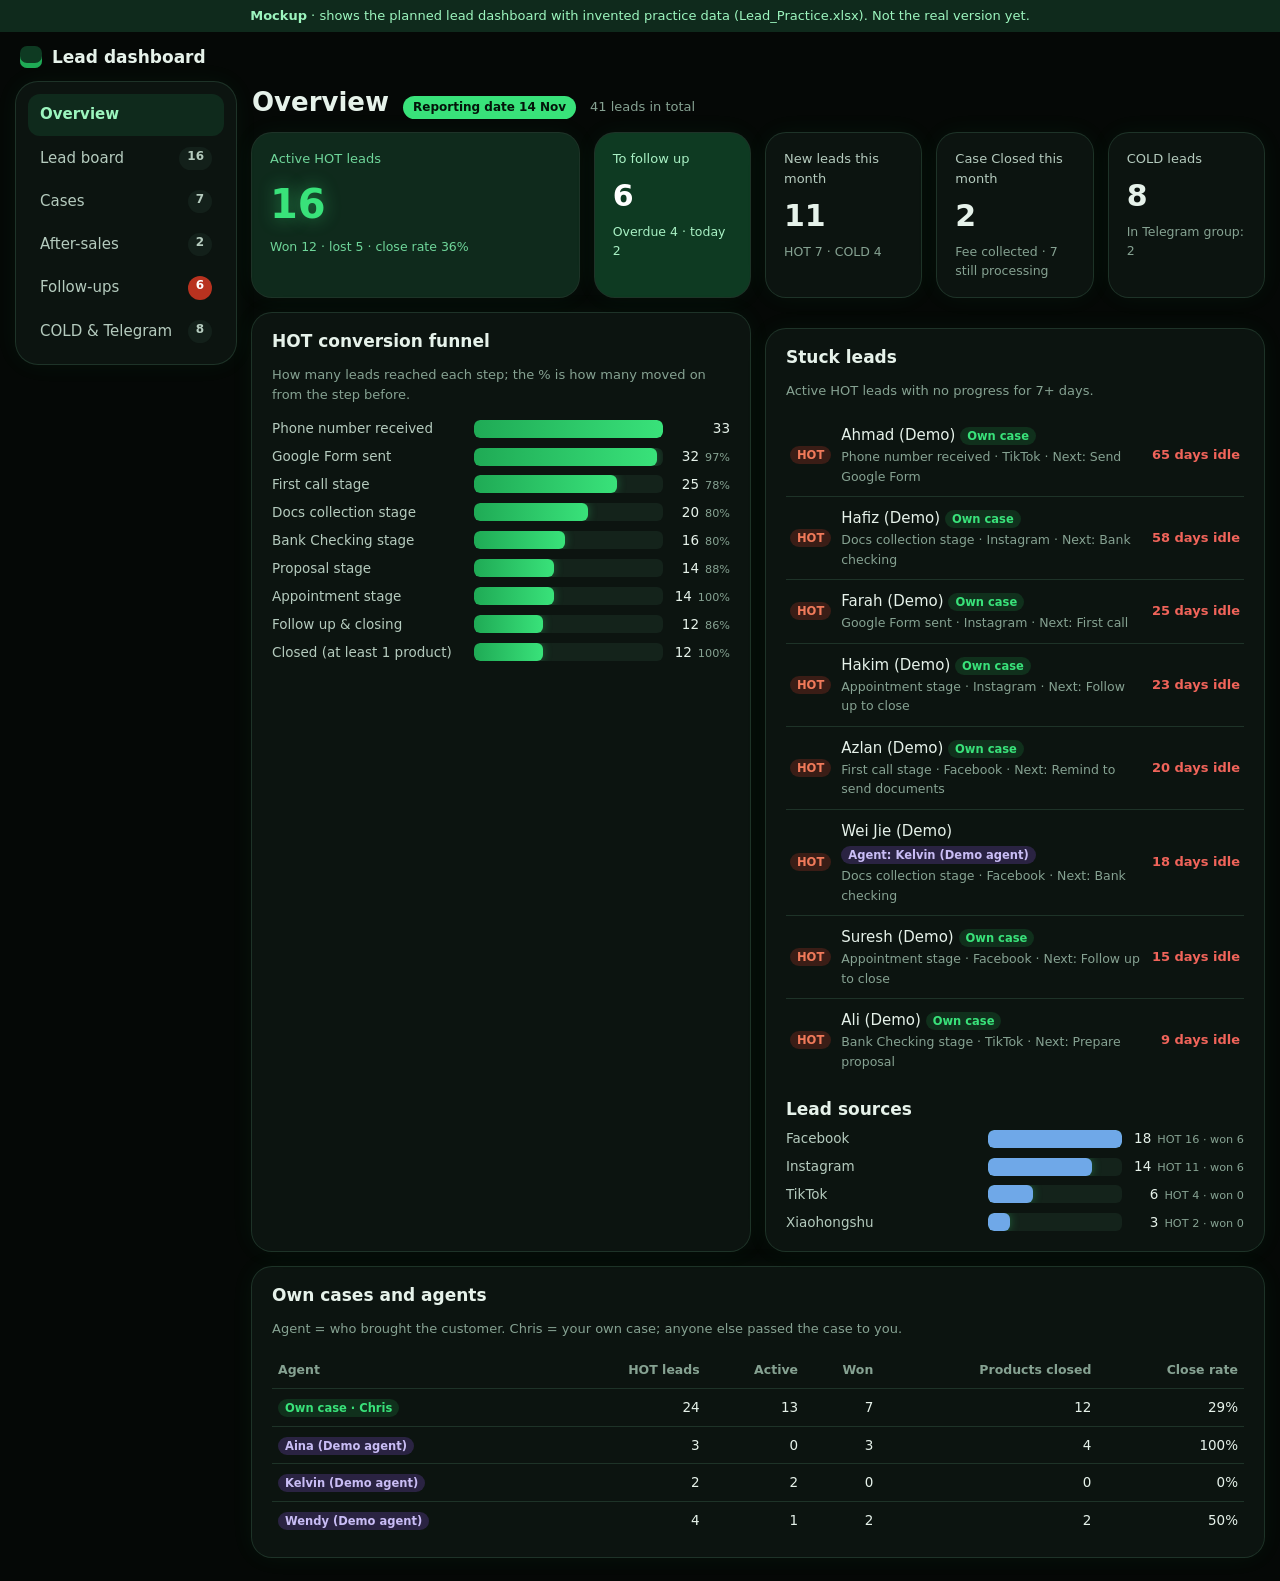
==== mockups/lead-dashboard.html @ 1a005f54 "Start lead-management redesign: dark green theme, English default, lead mockup - Theme: black backgr" ====
<!doctype html>
<html lang="en">
<head>
<meta charset="utf-8">
<meta name="viewport" content="width=device-width, initial-scale=1">
<title>Lead dashboard · mockup</title>
<style>
:root {
  color-scheme: dark;
  --brand: #39E27A; --on-brand: #04140A; --brand-deep: #0E3A22; --brand-soft: #0F2A1C; --brand-ink: #9CF5BE; --brand-ink-2: #6FD69A;
  --gold: #1FAA55; --page: #050806; --surface: #0C1410; --surface-2: #13201A; --border: #1E3328;
  --ink: #E6F2EA; --ink-2: #B5CBBE; --muted: #86A292; --btn: #39E27A; --btn-ink: #04140A;
  --hot: #F07A5A; --hot-bg: #3A1D16; --cold: #6FA8E8; --cold-bg: #172A40;
  --good: #7CC473; --overdue: #F0645A; --critical-fill: #B8321F;
  --grid: #14231B;
  --glow: 0 0 0 1px var(--border), 0 0 24px rgba(57, 226, 122, 0.06);
  --font: -apple-system, BlinkMacSystemFont, "Segoe UI", "PingFang SC", "Microsoft YaHei", "Noto Sans SC", system-ui, sans-serif;
}
* { box-sizing: border-box; }
html, body { margin: 0; background: var(--page); color: var(--ink); font: 15px/1.55 var(--font); -webkit-font-smoothing: antialiased; }
h1, h2, h3 { margin: 0 0 8px; line-height: 1.25; }
h1 { font-size: 26px; } h2 { font-size: 17px; font-weight: 650; } h3 { font-size: 14px; font-weight: 650; }
.muted { color: var(--muted); } .small { font-size: 13px; } .num { font-variant-numeric: tabular-nums; }
.ribbon { background: var(--brand-soft); color: var(--brand-ink); font-size: 13px; padding: 6px 16px; text-align: center; }
.topbar { display: flex; align-items: center; gap: 10px; padding: 12px 20px; font-weight: 700; font-size: 17px; }
.mark { width: 22px; height: 22px; border-radius: 7px; background: var(--brand-deep); box-shadow: inset 0 -5px 0 var(--gold); }
.layout { display: grid; grid-template-columns: 220px minmax(0, 1fr); gap: 16px; padding: 0 16px 24px; }
nav { position: sticky; top: 12px; align-self: start; background: var(--surface); box-shadow: var(--glow); border-radius: 22px; padding: 12px; display: flex; flex-direction: column; gap: 2px; }
nav a { display: flex; justify-content: space-between; gap: 8px; padding: 9px 12px; border-radius: 12px; color: var(--ink-2); text-decoration: none; }
nav a:hover { background: var(--surface-2); }
nav a.active { background: var(--brand-soft); color: var(--brand-ink); font-weight: 650; }
.count { background: var(--surface-2); border-radius: 999px; padding: 0 8px; font-size: 12px; font-weight: 600; }
nav a.active .count { background: var(--surface); }
.count.alert { background: var(--critical-fill); color: #fff; }
main { min-width: 0; }
.head { display: flex; flex-wrap: wrap; align-items: baseline; gap: 6px 14px; margin: 4px 0 14px; }
.head h1 { margin: 0; }
.rd { background: var(--brand); color: var(--on-brand); border-radius: 999px; padding: 2px 10px; font-size: 12px; font-weight: 650; }
.card { background: var(--surface); border-radius: 20px; padding: 18px 20px; min-width: 0; box-shadow: var(--glow); }
.card + .card, .tiles + .card, .grid + .card, .card + .grid { margin-top: 16px; }
.tiles { display: grid; gap: 16px; grid-template-columns: repeat(auto-fit, minmax(170px, 1fr)); margin-bottom: 16px; }
.tile { background: var(--surface); border-radius: 20px; padding: 16px 18px; box-shadow: var(--glow); }
.tile .label { font-size: 13px; color: var(--ink-2); }
.tile .value { font-size: 30px; font-weight: 700; margin: 4px 0 2px; font-variant-numeric: tabular-nums; }
.tile .foot { font-size: 12.5px; color: var(--muted); }
.tile.hero { background: var(--brand-soft); } .tile.hero .label, .tile.hero .foot { color: var(--brand-ink-2); } .tile.hero .value { color: var(--brand); font-size: 40px; text-shadow: 0 0 18px rgba(57, 226, 122, 0.45); }
.tile.alert { background: var(--brand-deep); } .tile.alert .label, .tile.alert .foot { color: #A8F0C4; } .tile.alert .value { color: #fff; }
@media (min-width: 1100px) { .tiles { grid-template-columns: repeat(6, minmax(0, 1fr)); } .tile.hero { grid-column: span 2; } }
.grid { display: grid; gap: 16px; grid-template-columns: repeat(auto-fit, minmax(min(100%, 380px), 1fr)); }
/* funnel */
.funnel { display: grid; grid-template-columns: minmax(90px, 190px) 1fr auto; gap: 7px 12px; align-items: center; font-size: 13.5px; }
.funnel .lbl { color: var(--ink-2); }
.bar { height: 18px; background: var(--grid); border-radius: 6px; overflow: hidden; }
.bar > i { display: block; height: 100%; background: linear-gradient(90deg, #1FAA55, var(--brand)); border-radius: 6px; box-shadow: 0 0 10px rgba(57, 226, 122, 0.35); }
.bar.cold > i { background: var(--cold); }
.funnel .v { text-align: right; white-space: nowrap; }
.funnel .v small { color: var(--muted); margin-left: 6px; }
/* tags */
.tag { display: inline-block; font-size: 11.5px; font-weight: 700; padding: 0 7px; border-radius: 999px; line-height: 18px; }
.tag.hot { background: var(--hot-bg); color: var(--hot); } .tag.cold { background: var(--cold-bg); color: var(--cold); }
.tag.won { background: #10301C; color: var(--good); } .tag.lost { background: var(--surface-2); color: var(--muted); }
.tag.proc { background: #3A2C12; color: #F0B060; } .tag.inst { background: #172A40; color: #8EC1F2; } .tag.bad { background: #3A1A16; color: var(--overdue); }
.prod { --pc: var(--brand); display: inline-block; font-size: 12.5px; font-weight: 650; padding: 1px 9px; border-radius: 999px; border: 1px solid var(--pc); color: var(--pc); background: color-mix(in srgb, var(--pc) 14%, transparent); white-space: nowrap; }
.tablewrap { overflow-x: auto; }
table.cases td { vertical-align: middle; } table.cases tr { cursor: pointer; } table.cases tr:hover td { background: var(--surface-2); }
table.cases tr.cont td { border-top: 0; padding-top: 2px; }
table.cases .nm { font-weight: 650; } table.cases .sub { font-size: 12px; color: var(--muted); }
tr.zero td { color: var(--muted); }
.tag.own { background: #10301C; color: var(--brand); } .tag.agent { background: #2A2342; color: #C9BDF5; }
.filters .sep { width: 1px; align-self: stretch; background: var(--border); margin: 0 4px; }
.paybar { display: flex; align-items: center; gap: 8px; margin: 4px 0 2px; } .paybar .bar { flex: 1; max-width: 160px; height: 8px; }
table.sched { margin: 6px 0 2px; font-size: 12.5px; } table.sched td { padding: 3px 6px; border-top: 1px solid var(--border); }
table.sched tr.late td { color: var(--overdue); } table.sched tr.due td { color: var(--muted); }
.od { color: var(--overdue); font-weight: 650; }
/* lists */
.list { list-style: none; margin: 0; padding: 0; }
.list li { display: flex; align-items: center; gap: 10px; padding: 10px 4px; border-top: 1px solid var(--border); cursor: pointer; }
.list li:first-child { border-top: 0; }
.list li:hover { background: var(--surface-2); border-radius: 10px; }
.list .grow { flex: 1; min-width: 0; }
.list .sub { font-size: 12.5px; color: var(--muted); }
.list .when { font-size: 13px; white-space: nowrap; text-align: right; }
.group-h { font-size: 13px; font-weight: 700; margin: 14px 0 4px; color: var(--ink-2); }
.group-h:first-child { margin-top: 0; }
/* kanban */
.board { display: grid; grid-auto-flow: column; grid-auto-columns: 210px; gap: 12px; overflow-x: auto; padding-bottom: 8px; }
.col { background: var(--surface); box-shadow: var(--glow); border-radius: 18px; padding: 12px; min-height: 160px; }
.col h3 { display: flex; justify-content: space-between; gap: 6px; font-size: 13px; }
.col h3 .n { color: var(--muted); font-weight: 600; }
.kcard { background: var(--surface-2); border-radius: 12px; padding: 9px 10px; margin-top: 8px; cursor: pointer; font-size: 13px; }
.kcard:hover { outline: 1px solid var(--brand); box-shadow: 0 0 14px rgba(57, 226, 122, 0.25); }
.kcard .nm { font-weight: 650; }
.kcard .meta { color: var(--muted); font-size: 12px; }
.kcard.stuck { box-shadow: inset 3px 0 0 var(--overdue); }
.filters { display: flex; gap: 6px; margin-bottom: 12px; flex-wrap: wrap; }
.pill { font: inherit; font-size: 13px; border: 1px solid var(--border); background: var(--surface); color: var(--ink-2); padding: 5px 12px; border-radius: 999px; cursor: pointer; }
.pill.active { background: var(--btn); color: var(--btn-ink); border-color: transparent; font-weight: 600; }
table { width: 100%; border-collapse: collapse; font-size: 13.5px; }
th, td { text-align: left; padding: 8px 6px; border-top: 1px solid var(--border); }
th { color: var(--muted); font-weight: 600; font-size: 12.5px; border-top: 0; }
td.r, th.r { text-align: right; }
/* drawer */
.back { position: fixed; inset: 0; background: rgba(0,0,0,.6); z-index: 40; }
.drawer { position: fixed; top: 8px; right: 8px; bottom: 8px; width: min(440px, calc(100% - 16px)); background: var(--surface); border-radius: 20px; z-index: 41; overflow: auto; padding: 22px; }
.drawer .x { float: right; font: inherit; font-size: 20px; background: var(--surface-2); color: var(--ink); border: 0; border-radius: 50%; width: 34px; height: 34px; cursor: pointer; }
.tl { list-style: none; padding: 0; margin: 10px 0 0; }
.tl li { display: flex; gap: 10px; padding: 5px 0; font-size: 13.5px; color: var(--muted); }
.tl li .dot { width: 10px; height: 10px; border-radius: 50%; border: 2px solid var(--border); margin-top: 5px; flex: none; }
.tl li.done { color: var(--ink); } .tl li.done .dot { background: var(--brand); border-color: var(--brand); }
.tl li .d { margin-left: auto; font-variant-numeric: tabular-nums; }
dl { display: grid; grid-template-columns: auto 1fr; gap: 4px 12px; font-size: 13.5px; margin: 12px 0; }
dt { color: var(--muted); }
[hidden] { display: none !important; }
@media (max-width: 820px) {
  .layout { grid-template-columns: 1fr; padding: 0 12px 24px; }
  nav { position: static; flex-direction: row; overflow-x: auto; border-radius: 16px; padding: 6px; }
  nav a { white-space: nowrap; }
  h1 { font-size: 22px; }
}
</style>
</head>
<body>
<div class="ribbon"><strong>Mockup</strong> · shows the planned lead dashboard with invented practice data (Lead_Practice.xlsx). Not the real version yet.</div>
<div class="topbar"><span class="mark"></span>Lead dashboard</div>
<div class="layout">
  <nav id="nav">
    <a href="#overview" data-page="overview">Overview</a>
    <a href="#board" data-page="board">Lead board <span class="count" id="c-board"></span></a>
    <a href="#cases" data-page="cases">Cases <span class="count" id="c-cases"></span></a>
    <a href="#aftersales" data-page="aftersales">After-sales <span class="count" id="c-after"></span></a>
    <a href="#followup" data-page="followup">Follow-ups <span class="count alert" id="c-follow"></span></a>
    <a href="#cold" data-page="cold">COLD &amp; Telegram <span class="count" id="c-cold"></span></a>
  </nav>
  <main>
    <section id="p-overview"></section>
    <section id="p-board" hidden></section>
    <section id="p-cases" hidden></section>
    <section id="p-aftersales" hidden></section>
    <section id="p-followup" hidden></section>
    <section id="p-cold" hidden></section>
  </main>
</div>
<div id="drawer-root"></div>
<script>
const DATA = {"leads":[{"lead_id":"L-0001","name":"Ali (Demo)","platform":"TikTok","first_contact_date":"2026-10-26","category":"HOT","status":"Active","agent":"Chris","consultant":"Chris","phone":"018-000 1000","problem":"Loan rejected, wants to know why","next_action":"Prepare proposal","next_action_date":"2026-11-23","lost_reason":null,"notes":null,"h01_phone_date":"2026-10-26","h02_form_sent_date":"2026-10-27","h03_call_date":"2026-10-28","h04_docs_date":"2026-11-01","h05_checking_date":"2026-11-05","h06_proposal_date":null,"h07_appointment_date":null,"h08_followup_date":null,"coi_date":null,"telegram_promoted_date":null,"c1_telegram_promoted_date":null,"c2_telegram_joined_date":null,"c3_upgraded_hot_date":null},{"lead_id":"L-0002","name":"Mei Ling (Demo)","platform":"Instagram","first_contact_date":"2026-09-11","category":"HOT","status":"Won","agent":"Chris","consultant":"Chris","phone":"015-000 1001","problem":"Wants to consolidate debts","next_action":"Follow up on case processing","next_action_date":"2026-11-18","lost_reason":null,"notes":null,"h01_phone_date":"2026-09-11","h02_form_sent_date":"2026-09-12","h03_call_date":"2026-09-16","h04_docs_date":"2026-09-21","h05_checking_date":"2026-09-25","h06_proposal_date":"2026-09-29","h07_appointment_date":"2026-10-04","h08_followup_date":"2026-10-07","coi_date":null,"telegram_promoted_date":null,"c1_telegram_promoted_date":null,"c2_telegram_joined_date":null,"c3_upgraded_hot_date":null},{"lead_id":"L-0003","name":"Kumar (Demo)","platform":"TikTok","first_contact_date":"2026-11-12","category":"HOT","status":"Active","agent":"Chris","consultant":"Chris","phone":"018-000 1002","problem":"Too much credit card debt","next_action":"First call","next_action_date":"2026-11-15","lost_reason":null,"notes":null,"h01_phone_date":"2026-11-12","h02_form_sent_date":"2026-11-14","h03_call_date":null,"h04_docs_date":null,"h05_checking_date":null,"h06_proposal_date":null,"h07_appointment_date":null,"h08_followup_date":null,"coi_date":null,"telegram_promoted_date":null,"c1_telegram_promoted_date":null,"c2_telegram_joined_date":null,"c3_upgraded_hot_date":null},{"lead_id":"L-0004","name":"Siti (Demo)","platform":"Instagram","first_contact_date":"2026-09-03","category":"HOT","status":"Won","agent":"Chris","consultant":"Chris","phone":"012-000 1003","problem":"DSR too high, home loan rejected","next_action":"Follow up on case processing","next_action_date":"2026-11-23","lost_reason":null,"notes":"Practice data: all invented","h01_phone_date":"2026-09-03","h02_form_sent_date":"2026-09-07","h03_call_date":"2026-09-10","h04_docs_date":"2026-09-14","h05_checking_date":"2026-09-20","h06_proposal_date":"2026-09-24","h07_appointment_date":"2026-09-27","h08_followup_date":"2026-10-03","coi_date":null,"telegram_promoted_date":null,"c1_telegram_promoted_date":null,"c2_telegram_joined_date":null,"c3_upgraded_hot_date":null},{"lead_id":"L-0005","name":"Jason (Demo)","platform":"Xiaohongshu","first_contact_date":"2026-10-28","category":"HOT","status":"Active","agent":"Chris","consultant":"Chris","phone":"011-000 1004","problem":"Too much credit card debt","next_action":"Remind to send documents","next_action_date":"2026-11-12","lost_reason":null,"notes":null,"h01_phone_date":"2026-10-28","h02_form_sent_date":"2026-11-01","h03_call_date":"2026-11-06","h04_docs_date":null,"h05_checking_date":null,"h06_proposal_date":null,"h07_appointment_date":null,"h08_followup_date":null,"coi_date":null,"telegram_promoted_date":null,"c1_telegram_promoted_date":null,"c2_telegram_joined_date":null,"c3_upgraded_hot_date":null},{"lead_id":"L-0006","name":"Farah (Demo)","platform":"Instagram","first_contact_date":"2026-10-06","category":"HOT","status":"Active","agent":"Chris","consultant":"Chris","phone":"018-000 1005","problem":"Too much credit card debt","next_action":"First call","next_action_date":"2026-11-17","lost_reason":null,"notes":null,"h01_phone_date":"2026-10-16","h02_form_sent_date":"2026-10-20","h03_call_date":null,"h04_docs_date":null,"h05_checking_date":null,"h06_proposal_date":null,"h07_appointment_date":null,"h08_followup_date":null,"coi_date":null,"telegram_promoted_date":null,"c1_telegram_promoted_date":"2026-10-09","c2_telegram_joined_date":"2026-10-14","c3_upgraded_hot_date":"2026-10-16"},{"lead_id":"L-0007","name":"Wei Jie (Demo)","platform":"Facebook","first_contact_date":"2026-10-17","category":"HOT","status":"Active","agent":"Kelvin (Demo agent)","consultant":"Chris","phone":"011-000 1006","problem":"Wants to consolidate debts","next_action":"Bank checking","next_action_date":"2026-11-20","lost_reason":null,"notes":null,"h01_phone_date":"2026-10-17","h02_form_sent_date":"2026-10-19","h03_call_date":"2026-10-21","h04_docs_date":"2026-10-27","h05_checking_date":null,"h06_proposal_date":null,"h07_appointment_date":null,"h08_followup_date":null,"coi_date":null,"telegram_promoted_date":null,"c1_telegram_promoted_date":null,"c2_telegram_joined_date":null,"c3_upgraded_hot_date":null},{"lead_id":"L-0008","name":"Priya (Demo)","platform":"Facebook","first_contact_date":"2026-09-07","category":"HOT","status":"Won","agent":"Chris","consultant":"Chris","phone":"019-000 1007","problem":"Cannot repay personal loan","next_action":"Follow up on case processing","next_action_date":"2026-11-24","lost_reason":null,"notes":null,"h01_phone_date":"2026-09-07","h02_form_sent_date":"2026-09-09","h03_call_date":"2026-09-11","h04_docs_date":"2026-09-12","h05_checking_date":"2026-09-14","h06_proposal_date":"2026-09-20","h07_appointment_date":"2026-09-23","h08_followup_date":"2026-09-28","coi_date":null,"telegram_promoted_date":null,"c1_telegram_promoted_date":null,"c2_telegram_joined_date":null,"c3_upgraded_hot_date":null},{"lead_id":"L-0009","name":"Hafiz (Demo)","platform":"Instagram","first_contact_date":"2026-09-05","category":"HOT","status":"Active","agent":"Chris","consultant":"Chris","phone":"015-000 1008","problem":"Cannot repay personal loan","next_action":"Bank checking","next_action_date":"2026-11-19","lost_reason":null,"notes":null,"h01_phone_date":"2026-09-05","h02_form_sent_date":"2026-09-07","h03_call_date":"2026-09-12","h04_docs_date":"2026-09-17","h05_checking_date":null,"h06_proposal_date":null,"h07_appointment_date":null,"h08_followup_date":null,"coi_date":null,"telegram_promoted_date":null,"c1_telegram_promoted_date":null,"c2_telegram_joined_date":null,"c3_upgraded_hot_date":null},{"lead_id":"L-0010","name":"Grace (Demo)","platform":"Instagram","first_contact_date":"2026-09-19","category":"HOT","status":"Won","agent":"Wendy (Demo agent)","consultant":"Chris","phone":"014-000 1009","problem":"Wants to consolidate debts","next_action":"After-sales: convert to COI","next_action_date":"2026-11-15","lost_reason":null,"notes":null,"h01_phone_date":"2026-09-19","h02_form_sent_date":"2026-09-20","h03_call_date":"2026-09-24","h04_docs_date":"2026-09-28","h05_checking_date":"2026-09-29","h06_proposal_date":"2026-10-04","h07_appointment_date":"2026-10-06","h08_followup_date":"2026-10-10","coi_date":null,"telegram_promoted_date":"2026-11-07","c1_telegram_promoted_date":null,"c2_telegram_joined_date":null,"c3_upgraded_hot_date":null},{"lead_id":"L-0011","name":"Ahmad (Demo)","platform":"TikTok","first_contact_date":"2026-09-10","category":"HOT","status":"Active","agent":"Chris","consultant":"Chris","phone":"017-000 1010","problem":"DSR too high, home loan rejected","next_action":"Send Google Form","next_action_date":"2026-11-18","lost_reason":null,"notes":"Practice data: all invented","h01_phone_date":"2026-09-10","h02_form_sent_date":null,"h03_call_date":null,"h04_docs_date":null,"h05_checking_date":null,"h06_proposal_date":null,"h07_appointment_date":null,"h08_followup_date":null,"coi_date":null,"telegram_promoted_date":null,"c1_telegram_promoted_date":null,"c2_telegram_joined_date":null,"c3_upgraded_hot_date":null},{"lead_id":"L-0012","name":"Xin Yi (Demo)","platform":"Facebook","first_contact_date":"2026-10-22","category":"HOT","status":"Lost","agent":"Chris","consultant":"Chris","phone":"012-000 1011","problem":"Cannot repay personal loan","next_action":null,"next_action_date":null,"lost_reason":"Went elsewhere","notes":null,"h01_phone_date":"2026-10-22","h02_form_sent_date":"2026-10-27","h03_call_date":null,"h04_docs_date":null,"h05_checking_date":null,"h06_proposal_date":null,"h07_appointment_date":null,"h08_followup_date":null,"coi_date":null,"telegram_promoted_date":null,"c1_telegram_promoted_date":null,"c2_telegram_joined_date":null,"c3_upgraded_hot_date":null},{"lead_id":"L-0013","name":"Ravi (Demo)","platform":"Instagram","first_contact_date":"2026-08-16","category":"HOT","status":"Won","agent":"Aina (Demo agent)","consultant":"Chris","phone":"019-000 1012","problem":"DSR too high, home loan rejected","next_action":null,"next_action_date":null,"lost_reason":null,"notes":null,"h01_phone_date":"2026-08-16","h02_form_sent_date":"2026-08-17","h03_call_date":"2026-08-18","h04_docs_date":"2026-08-22","h05_checking_date":"2026-08-23","h06_proposal_date":"2026-08-25","h07_appointment_date":"2026-08-30","h08_followup_date":"2026-09-01","coi_date":"2026-10-17","telegram_promoted_date":"2026-10-13","c1_telegram_promoted_date":null,"c2_telegram_joined_date":null,"c3_upgraded_hot_date":null},{"lead_id":"L-0014","name":"Nurul (Demo)","platform":"Facebook","first_contact_date":"2026-11-10","category":"HOT","status":"Active","agent":"Chris","consultant":"Chris","phone":"019-000 1013","problem":"Cannot repay personal loan","next_action":"First call","next_action_date":"2026-11-12","lost_reason":null,"notes":null,"h01_phone_date":"2026-11-10","h02_form_sent_date":"2026-11-11","h03_call_date":null,"h04_docs_date":null,"h05_checking_date":null,"h06_proposal_date":null,"h07_appointment_date":null,"h08_followup_date":null,"coi_date":null,"telegram_promoted_date":null,"c1_telegram_promoted_date":null,"c2_telegram_joined_date":null,"c3_upgraded_hot_date":null},{"lead_id":"L-0015","name":"Daniel (Demo)","platform":"TikTok","first_contact_date":"2026-11-09","category":"COLD","status":"Active","agent":null,"consultant":null,"phone":null,"problem":null,"next_action":"Promote Telegram group","next_action_date":"2026-11-24","lost_reason":null,"notes":null,"h01_phone_date":null,"h02_form_sent_date":null,"h03_call_date":null,"h04_docs_date":null,"h05_checking_date":null,"h06_proposal_date":null,"h07_appointment_date":null,"h08_followup_date":null,"coi_date":null,"telegram_promoted_date":null,"c1_telegram_promoted_date":null,"c2_telegram_joined_date":null,"c3_upgraded_hot_date":null},{"lead_id":"L-0016","name":"Hui Min (Demo)","platform":"Facebook","first_contact_date":"2026-08-23","category":"HOT","status":"Won","agent":"Aina (Demo agent)","consultant":"Chris","phone":"012-000 1015","problem":"Cannot repay personal loan","next_action":null,"next_action_date":null,"lost_reason":null,"notes":null,"h01_phone_date":"2026-08-23","h02_form_sent_date":"2026-08-28","h03_call_date":"2026-09-02","h04_docs_date":"2026-09-07","h05_checking_date":"2026-09-08","h06_proposal_date":"2026-09-10","h07_appointment_date":"2026-09-12","h08_followup_date":"2026-09-16","coi_date":"2026-10-29","telegram_promoted_date":"2026-10-25","c1_telegram_promoted_date":null,"c2_telegram_joined_date":null,"c3_upgraded_hot_date":null},{"lead_id":"L-0017","name":"Arif (Demo)","platform":"Xiaohongshu","first_contact_date":"2026-09-06","category":"COLD","status":"Active","agent":null,"consultant":null,"phone":null,"problem":null,"next_action":null,"next_action_date":null,"lost_reason":null,"notes":null,"h01_phone_date":null,"h02_form_sent_date":null,"h03_call_date":null,"h04_docs_date":null,"h05_checking_date":null,"h06_proposal_date":null,"h07_appointment_date":null,"h08_followup_date":null,"coi_date":null,"telegram_promoted_date":null,"c1_telegram_promoted_date":"2026-09-10","c2_telegram_joined_date":"2026-09-12","c3_upgraded_hot_date":null},{"lead_id":"L-0018","name":"Kavitha (Demo)","platform":"Facebook","first_contact_date":"2026-11-02","category":"HOT","status":"Lost","agent":"Chris","consultant":"Chris","phone":"019-000 1017","problem":"Too much credit card debt","next_action":null,"next_action_date":null,"lost_reason":"No reply","notes":"Practice data: all invented","h01_phone_date":"2026-11-09","h02_form_sent_date":"2026-11-10","h03_call_date":null,"h04_docs_date":null,"h05_checking_date":null,"h06_proposal_date":null,"h07_appointment_date":null,"h08_followup_date":null,"coi_date":null,"telegram_promoted_date":null,"c1_telegram_promoted_date":"2026-11-04","c2_telegram_joined_date":"2026-11-07","c3_upgraded_hot_date":"2026-11-09"},{"lead_id":"L-0019","name":"Ken (Demo)","platform":"TikTok","first_contact_date":"2026-11-07","category":"COLD","status":"Active","agent":null,"consultant":null,"phone":null,"problem":null,"next_action":null,"next_action_date":null,"lost_reason":null,"notes":null,"h01_phone_date":null,"h02_form_sent_date":null,"h03_call_date":null,"h04_docs_date":null,"h05_checking_date":null,"h06_proposal_date":null,"h07_appointment_date":null,"h08_followup_date":null,"coi_date":null,"telegram_promoted_date":null,"c1_telegram_promoted_date":"2026-11-10","c2_telegram_joined_date":"2026-11-12","c3_upgraded_hot_date":null},{"lead_id":"L-0020","name":"Aisyah (Demo)","platform":"Facebook","first_contact_date":"2026-10-25","category":"HOT","status":"Lost","agent":"Chris","consultant":"Chris","phone":"011-000 1019","problem":"Car loan plus card debt","next_action":null,"next_action_date":null,"lost_reason":"No reply","notes":null,"h01_phone_date":"2026-10-25","h02_form_sent_date":"2026-10-27","h03_call_date":"2026-10-29","h04_docs_date":"2026-11-01","h05_checking_date":"2026-11-03","h06_proposal_date":null,"h07_appointment_date":null,"h08_followup_date":null,"coi_date":null,"telegram_promoted_date":null,"c1_telegram_promoted_date":null,"c2_telegram_joined_date":null,"c3_upgraded_hot_date":null},{"lead_id":"L-0021","name":"Ming (Demo)","platform":"Facebook","first_contact_date":"2026-09-17","category":"HOT","status":"Won","agent":"Chris","consultant":"Chris","phone":"010-000 1020","problem":"Loan rejected, wants to know why","next_action":"Follow up on case processing","next_action_date":"2026-11-16","lost_reason":null,"notes":null,"h01_phone_date":"2026-09-17","h02_form_sent_date":"2026-09-20","h03_call_date":"2026-09-23","h04_docs_date":"2026-09-24","h05_checking_date":"2026-09-27","h06_proposal_date":"2026-09-30","h07_appointment_date":"2026-10-06","h08_followup_date":"2026-10-12","coi_date":null,"telegram_promoted_date":null,"c1_telegram_promoted_date":null,"c2_telegram_joined_date":null,"c3_upgraded_hot_date":null},{"lead_id":"L-0022","name":"Zul (Demo)","platform":"Instagram","first_contact_date":"2026-10-10","category":"COLD","status":"Active","agent":null,"consultant":null,"phone":null,"problem":null,"next_action":"Remind to join Telegram group","next_action_date":"2026-11-19","lost_reason":null,"notes":null,"h01_phone_date":null,"h02_form_sent_date":null,"h03_call_date":null,"h04_docs_date":null,"h05_checking_date":null,"h06_proposal_date":null,"h07_appointment_date":null,"h08_followup_date":null,"coi_date":null,"telegram_promoted_date":null,"c1_telegram_promoted_date":"2026-10-16","c2_telegram_joined_date":null,"c3_upgraded_hot_date":null},{"lead_id":"L-0023","name":"Joanne (Demo)","platform":"Instagram","first_contact_date":"2026-10-30","category":"HOT","status":"Active","agent":"Chris","consultant":"Chris","phone":"011-000 1022","problem":"Cannot repay personal loan","next_action":"Bank checking","next_action_date":"2026-11-21","lost_reason":null,"notes":null,"h01_phone_date":"2026-10-30","h02_form_sent_date":"2026-11-01","h03_call_date":"2026-11-06","h04_docs_date":"2026-11-11","h05_checking_date":null,"h06_proposal_date":null,"h07_appointment_date":null,"h08_followup_date":null,"coi_date":null,"telegram_promoted_date":null,"c1_telegram_promoted_date":null,"c2_telegram_joined_date":null,"c3_upgraded_hot_date":null},{"lead_id":"L-0024","name":"Suresh (Demo)","platform":"Facebook","first_contact_date":"2026-10-03","category":"HOT","status":"Active","agent":"Chris","consultant":"Chris","phone":"014-000 1023","problem":"DSR too high, home loan rejected","next_action":"Follow up to close","next_action_date":"2026-11-12","lost_reason":null,"notes":null,"h01_phone_date":"2026-10-03","h02_form_sent_date":"2026-10-09","h03_call_date":"2026-10-14","h04_docs_date":"2026-10-15","h05_checking_date":"2026-10-21","h06_proposal_date":"2026-10-25","h07_appointment_date":"2026-10-30","h08_followup_date":null,"coi_date":null,"telegram_promoted_date":null,"c1_telegram_promoted_date":null,"c2_telegram_joined_date":null,"c3_upgraded_hot_date":null},{"lead_id":"L-0025","name":"Amirah (Demo)","platform":"Instagram","first_contact_date":"2026-08-30","category":"HOT","status":"Won","agent":"Chris","consultant":"Chris","phone":"011-000 1024","problem":"Loan rejected, wants to know why","next_action":null,"next_action_date":null,"lost_reason":null,"notes":"Practice data: all invented","h01_phone_date":"2026-08-30","h02_form_sent_date":"2026-09-03","h03_call_date":"2026-09-06","h04_docs_date":"2026-09-11","h05_checking_date":"2026-09-17","h06_proposal_date":"2026-09-19","h07_appointment_date":"2026-09-21","h08_followup_date":"2026-09-24","coi_date":"2026-11-06","telegram_promoted_date":"2026-11-05","c1_telegram_promoted_date":null,"c2_telegram_joined_date":null,"c3_upgraded_hot_date":null},{"lead_id":"L-0026","name":"Kok Leong (Demo)","platform":"Xiaohongshu","first_contact_date":"2026-11-04","category":"HOT","status":"Active","agent":"Chris","consultant":"Chris","phone":"011-000 1025","problem":"Loan rejected, wants to know why","next_action":"Remind to send documents","next_action_date":"2026-11-15","lost_reason":null,"notes":null,"h01_phone_date":"2026-11-04","h02_form_sent_date":"2026-11-06","h03_call_date":"2026-11-10","h04_docs_date":null,"h05_checking_date":null,"h06_proposal_date":null,"h07_appointment_date":null,"h08_followup_date":null,"coi_date":null,"telegram_promoted_date":null,"c1_telegram_promoted_date":null,"c2_telegram_joined_date":null,"c3_upgraded_hot_date":null},{"lead_id":"L-0027","name":"Lina (Demo)","platform":"Instagram","first_contact_date":"2026-11-04","category":"COLD","status":"Active","agent":null,"consultant":null,"phone":null,"problem":null,"next_action":"Remind to join Telegram group","next_action_date":"2026-11-21","lost_reason":null,"notes":null,"h01_phone_date":null,"h02_form_sent_date":null,"h03_call_date":null,"h04_docs_date":null,"h05_checking_date":null,"h06_proposal_date":null,"h07_appointment_date":null,"h08_followup_date":null,"coi_date":null,"telegram_promoted_date":null,"c1_telegram_promoted_date":"2026-11-11","c2_telegram_joined_date":null,"c3_upgraded_hot_date":null},{"lead_id":"L-0028","name":"Hakim (Demo)","platform":"Instagram","first_contact_date":"2026-09-27","category":"HOT","status":"Active","agent":"Chris","consultant":"Chris","phone":"012-000 1027","problem":"Cannot repay personal loan","next_action":"Follow up to close","next_action_date":"2026-11-18","lost_reason":null,"notes":null,"h01_phone_date":"2026-09-27","h02_form_sent_date":"2026-09-29","h03_call_date":"2026-10-05","h04_docs_date":"2026-10-11","h05_checking_date":"2026-10-17","h06_proposal_date":"2026-10-21","h07_appointment_date":"2026-10-22","h08_followup_date":null,"coi_date":null,"telegram_promoted_date":null,"c1_telegram_promoted_date":null,"c2_telegram_joined_date":null,"c3_upgraded_hot_date":null},{"lead_id":"L-0029","name":"Shu Fen (Demo)","platform":"TikTok","first_contact_date":"2026-11-01","category":"HOT","status":"Active","agent":"Kelvin (Demo agent)","consultant":"Chris","phone":"011-000 1028","problem":"Cannot repay personal loan","next_action":"Bank checking","next_action_date":"2026-11-16","lost_reason":null,"notes":null,"h01_phone_date":"2026-11-01","h02_form_sent_date":"2026-11-05","h03_call_date":"2026-11-08","h04_docs_date":"2026-11-13","h05_checking_date":null,"h06_proposal_date":null,"h07_appointment_date":null,"h08_followup_date":null,"coi_date":null,"telegram_promoted_date":null,"c1_telegram_promoted_date":null,"c2_telegram_joined_date":null,"c3_upgraded_hot_date":null},{"lead_id":"L-0030","name":"Vincent (Demo)","platform":"Instagram","first_contact_date":"2026-08-15","category":"HOT","status":"Won","agent":"Aina (Demo agent)","consultant":"Chris","phone":"019-000 1029","problem":"Loan rejected, wants to know why","next_action":"After-sales: convert to COI","next_action_date":"2026-11-13","lost_reason":null,"notes":null,"h01_phone_date":"2026-08-15","h02_form_sent_date":"2026-08-16","h03_call_date":"2026-08-22","h04_docs_date":"2026-08-24","h05_checking_date":"2026-08-28","h06_proposal_date":"2026-08-31","h07_appointment_date":"2026-09-03","h08_followup_date":"2026-09-05","coi_date":null,"telegram_promoted_date":"2026-09-22","c1_telegram_promoted_date":null,"c2_telegram_joined_date":null,"c3_upgraded_hot_date":null},{"lead_id":"L-0031","name":"Yasmin (Demo)","platform":"Instagram","first_contact_date":"2026-09-01","category":"COLD","status":"Active","agent":null,"consultant":null,"phone":null,"problem":null,"next_action":"Promote Telegram group","next_action_date":"2026-11-16","lost_reason":null,"notes":null,"h01_phone_date":null,"h02_form_sent_date":null,"h03_call_date":null,"h04_docs_date":null,"h05_checking_date":null,"h06_proposal_date":null,"h07_appointment_date":null,"h08_followup_date":null,"coi_date":null,"telegram_promoted_date":null,"c1_telegram_promoted_date":null,"c2_telegram_joined_date":null,"c3_upgraded_hot_date":null},{"lead_id":"L-0032","name":"Raj (Demo)","platform":"Facebook","first_contact_date":"2026-11-12","category":"HOT","status":"Active","agent":"Wendy (Demo agent)","consultant":"Chris","phone":"019-000 1031","problem":"Cannot repay personal loan","next_action":"First call","next_action_date":"2026-11-16","lost_reason":null,"notes":"Practice data: all invented","h01_phone_date":"2026-11-12","h02_form_sent_date":"2026-11-13","h03_call_date":null,"h04_docs_date":null,"h05_checking_date":null,"h06_proposal_date":null,"h07_appointment_date":null,"h08_followup_date":null,"coi_date":null,"telegram_promoted_date":null,"c1_telegram_promoted_date":null,"c2_telegram_joined_date":null,"c3_upgraded_hot_date":null},{"lead_id":"L-0033","name":"Eunice (Demo)","platform":"Instagram","first_contact_date":"2026-09-28","category":"HOT","status":"Lost","agent":"Chris","consultant":"Chris","phone":"012-000 1032","problem":"Loan rejected, wants to know why","next_action":null,"next_action_date":null,"lost_reason":"Not needed for now","notes":null,"h01_phone_date":"2026-09-28","h02_form_sent_date":"2026-10-01","h03_call_date":null,"h04_docs_date":null,"h05_checking_date":null,"h06_proposal_date":null,"h07_appointment_date":null,"h08_followup_date":null,"coi_date":null,"telegram_promoted_date":null,"c1_telegram_promoted_date":null,"c2_telegram_joined_date":null,"c3_upgraded_hot_date":null},{"lead_id":"L-0034","name":"Faiz (Demo)","platform":"Facebook","first_contact_date":"2026-08-30","category":"HOT","status":"Won","agent":"Chris","consultant":"Chris","phone":"010-000 1033","problem":"Late payments on CCRIS","next_action":null,"next_action_date":null,"lost_reason":null,"notes":null,"h01_phone_date":"2026-08-30","h02_form_sent_date":"2026-09-05","h03_call_date":"2026-09-06","h04_docs_date":"2026-09-09","h05_checking_date":"2026-09-11","h06_proposal_date":"2026-09-13","h07_appointment_date":"2026-09-18","h08_followup_date":"2026-09-23","coi_date":"2026-10-24","telegram_promoted_date":"2026-10-23","c1_telegram_promoted_date":null,"c2_telegram_joined_date":null,"c3_upgraded_hot_date":null},{"lead_id":"L-0035","name":"Pei Shan (Demo)","platform":"Facebook","first_contact_date":"2026-11-01","category":"HOT","status":"Active","agent":"Chris","consultant":"Chris","phone":"013-000 1034","problem":"Cannot repay personal loan","next_action":"Remind to send documents","next_action_date":"2026-11-24","lost_reason":null,"notes":null,"h01_phone_date":"2026-11-01","h02_form_sent_date":"2026-11-04","h03_call_date":"2026-11-10","h04_docs_date":null,"h05_checking_date":null,"h06_proposal_date":null,"h07_appointment_date":null,"h08_followup_date":null,"coi_date":null,"telegram_promoted_date":null,"c1_telegram_promoted_date":null,"c2_telegram_joined_date":null,"c3_upgraded_hot_date":null},{"lead_id":"L-0036","name":"Azlan (Demo)","platform":"Facebook","first_contact_date":"2026-10-22","category":"HOT","status":"Active","agent":"Chris","consultant":"Chris","phone":"014-000 1035","problem":"Loan rejected, wants to know why","next_action":"Remind to send documents","next_action_date":"2026-11-14","lost_reason":null,"notes":null,"h01_phone_date":"2026-10-22","h02_form_sent_date":"2026-10-23","h03_call_date":"2026-10-25","h04_docs_date":null,"h05_checking_date":null,"h06_proposal_date":null,"h07_appointment_date":null,"h08_followup_date":null,"coi_date":null,"telegram_promoted_date":null,"c1_telegram_promoted_date":null,"c2_telegram_joined_date":null,"c3_upgraded_hot_date":null},{"lead_id":"L-0037","name":"Rachel (Demo)","platform":"Facebook","first_contact_date":"2026-09-26","category":"HOT","status":"Won","agent":"Chris","consultant":"Chris","phone":"011-000 1036","problem":"Too much credit card debt","next_action":"Follow up on case processing","next_action_date":"2026-11-23","lost_reason":null,"notes":null,"h01_phone_date":"2026-09-26","h02_form_sent_date":"2026-10-02","h03_call_date":"2026-10-03","h04_docs_date":"2026-10-06","h05_checking_date":"2026-10-09","h06_proposal_date":"2026-10-11","h07_appointment_date":"2026-10-17","h08_followup_date":"2026-10-19","coi_date":null,"telegram_promoted_date":null,"c1_telegram_promoted_date":null,"c2_telegram_joined_date":null,"c3_upgraded_hot_date":null},{"lead_id":"L-0038","name":"Ganesh (Demo)","platform":"Facebook","first_contact_date":"2026-10-23","category":"COLD","status":"Active","agent":null,"consultant":null,"phone":null,"problem":null,"next_action":"Remind to join Telegram group","next_action_date":"2026-11-15","lost_reason":null,"notes":null,"h01_phone_date":null,"h02_form_sent_date":null,"h03_call_date":null,"h04_docs_date":null,"h05_checking_date":null,"h06_proposal_date":null,"h07_appointment_date":null,"h08_followup_date":null,"coi_date":null,"telegram_promoted_date":null,"c1_telegram_promoted_date":"2026-10-30","c2_telegram_joined_date":null,"c3_upgraded_hot_date":null},{"lead_id":"L-0039","name":"Liyana (Demo)","platform":"Facebook","first_contact_date":"2026-11-11","category":"COLD","status":"Active","agent":null,"consultant":null,"phone":null,"problem":null,"next_action":"Promote Telegram group","next_action_date":"2026-11-14","lost_reason":null,"notes":"Practice data: all invented","h01_phone_date":null,"h02_form_sent_date":null,"h03_call_date":null,"h04_docs_date":null,"h05_checking_date":null,"h06_proposal_date":null,"h07_appointment_date":null,"h08_followup_date":null,"coi_date":null,"telegram_promoted_date":null,"c1_telegram_promoted_date":null,"c2_telegram_joined_date":null,"c3_upgraded_hot_date":null},{"lead_id":"L-0040","name":"Chee Keong (Demo)","platform":"Facebook","first_contact_date":"2026-10-21","category":"HOT","status":"Lost","agent":"Wendy (Demo agent)","consultant":"Chris","phone":"019-000 1039","problem":"DSR too high, home loan rejected","next_action":null,"next_action_date":null,"lost_reason":"Fee too high","notes":null,"h01_phone_date":"2026-10-21","h02_form_sent_date":"2026-10-23","h03_call_date":"2026-10-27","h04_docs_date":null,"h05_checking_date":null,"h06_proposal_date":null,"h07_appointment_date":null,"h08_followup_date":null,"coi_date":null,"telegram_promoted_date":null,"c1_telegram_promoted_date":null,"c2_telegram_joined_date":null,"c3_upgraded_hot_date":null},{"lead_id":"L-0041","name":"Natalie (Demo)","platform":"Facebook","first_contact_date":"2026-01-19","category":"HOT","status":"Won","agent":"Wendy (Demo agent)","consultant":"Chris","phone":"012-000 1040","problem":"Too much credit card debt","next_action":"Remind final installment (RM 1,100)","next_action_date":"2026-11-23","lost_reason":null,"notes":"Practice data: installment example","h01_phone_date":"2026-01-19","h02_form_sent_date":"2026-01-20","h03_call_date":"2026-01-23","h04_docs_date":"2026-01-28","h05_checking_date":"2026-02-02","h06_proposal_date":"2026-02-06","h07_appointment_date":"2026-02-12","h08_followup_date":"2026-02-16","coi_date":null,"telegram_promoted_date":null,"c1_telegram_promoted_date":null,"c2_telegram_joined_date":null,"c3_upgraded_hot_date":null}],"cases":[{"case_id":"C-0001","lead_id":"L-0002","product":"CCS","closed_date":"2026-10-07","processing_date":"2026-10-12","fee_collected_date":null,"installment":"Yes","notes":null},{"case_id":"C-0002","lead_id":"L-0002","product":"Home Fin","closed_date":"2026-10-07","processing_date":"2026-10-11","fee_collected_date":"2026-10-18","installment":null,"notes":null},{"case_id":"C-0003","lead_id":"L-0004","product":"BCS","closed_date":"2026-10-05","processing_date":"2026-10-07","fee_collected_date":null,"installment":"Yes","notes":null},{"case_id":"C-0004","lead_id":"L-0008","product":"BCS","closed_date":"2026-09-30","processing_date":"2026-10-01","fee_collected_date":null,"installment":"Yes","notes":null},{"case_id":"C-0005","lead_id":"L-0008","product":"CCS","closed_date":"2026-09-30","processing_date":"2026-10-02","fee_collected_date":"2026-10-11","installment":null,"notes":null},{"case_id":"C-0006","lead_id":"L-0008","product":"Card Master","closed_date":"2026-09-30","processing_date":"2026-10-03","fee_collected_date":"2026-10-20","installment":null,"notes":null},{"case_id":"C-0007","lead_id":"L-0010","product":"SME Loan","closed_date":"2026-10-13","processing_date":"2026-10-16","fee_collected_date":"2026-11-07","installment":null,"notes":null},{"case_id":"C-0008","lead_id":"L-0013","product":"CCS","closed_date":"2026-09-02","processing_date":"2026-09-06","fee_collected_date":"2026-10-06","installment":null,"notes":null},{"case_id":"C-0009","lead_id":"L-0013","product":"SME Loan","closed_date":"2026-09-02","processing_date":"2026-09-07","fee_collected_date":"2026-10-12","installment":null,"notes":null},{"case_id":"C-0010","lead_id":"L-0016","product":"BCS","closed_date":"2026-09-16","processing_date":"2026-09-17","fee_collected_date":"2026-10-22","installment":null,"notes":null},{"case_id":"C-0011","lead_id":"L-0021","product":"BCS","closed_date":"2026-10-12","processing_date":"2026-10-14","fee_collected_date":null,"installment":"Yes","notes":null},{"case_id":"C-0012","lead_id":"L-0025","product":"Home Fin","closed_date":"2026-09-27","processing_date":"2026-10-01","fee_collected_date":"2026-10-13","installment":null,"notes":null},{"case_id":"C-0013","lead_id":"L-0025","product":"CCS","closed_date":"2026-09-27","processing_date":"2026-10-02","fee_collected_date":"2026-11-02","installment":null,"notes":null},{"case_id":"C-0014","lead_id":"L-0030","product":"Financial Workshop","closed_date":"2026-09-05","processing_date":"2026-09-10","fee_collected_date":"2026-09-19","installment":null,"notes":null},{"case_id":"C-0015","lead_id":"L-0034","product":"BCS","closed_date":"2026-09-25","processing_date":"2026-09-27","fee_collected_date":"2026-10-18","installment":null,"notes":null},{"case_id":"C-0016","lead_id":"L-0037","product":"CCS","closed_date":"2026-10-19","processing_date":"2026-10-21","fee_collected_date":null,"installment":"Yes","notes":null},{"case_id":"C-0017","lead_id":"L-0037","product":"Fin Account","closed_date":"2026-10-19","processing_date":"2026-10-20","fee_collected_date":null,"installment":null,"notes":null},{"case_id":"C-0018","lead_id":"L-0041","product":"BCS","closed_date":"2026-02-18","processing_date":"2026-02-20","fee_collected_date":null,"installment":"Yes","notes":"Final payment in November"}],"payments":[{"case_id":"C-0001","due_date":"2026-10-09","amount":3000,"paid_date":null},{"case_id":"C-0001","due_date":"2026-11-09","amount":3000,"paid_date":null},{"case_id":"C-0001","due_date":"2026-12-09","amount":9000,"paid_date":null},{"case_id":"C-0003","due_date":"2026-10-03","amount":3000,"paid_date":"2026-10-02"},{"case_id":"C-0003","due_date":"2026-11-03","amount":3000,"paid_date":"2026-11-05"},{"case_id":"C-0003","due_date":"2026-12-03","amount":2200,"paid_date":null},{"case_id":"C-0003","due_date":"2027-01-03","amount":2200,"paid_date":null},{"case_id":"C-0003","due_date":"2027-02-03","amount":2200,"paid_date":null},{"case_id":"C-0003","due_date":"2027-03-03","amount":2400,"paid_date":null},{"case_id":"C-0004","due_date":"2026-10-25","amount":3000,"paid_date":"2026-10-28"},{"case_id":"C-0004","due_date":"2026-11-25","amount":3000,"paid_date":null},{"case_id":"C-0004","due_date":"2026-12-25","amount":2200,"paid_date":null},{"case_id":"C-0004","due_date":"2027-01-25","amount":2200,"paid_date":null},{"case_id":"C-0004","due_date":"2027-02-25","amount":2200,"paid_date":null},{"case_id":"C-0004","due_date":"2027-03-25","amount":2400,"paid_date":null},{"case_id":"C-0011","due_date":"2026-10-13","amount":1800,"paid_date":"2026-10-13"},{"case_id":"C-0011","due_date":"2026-11-13","amount":1800,"paid_date":null},{"case_id":"C-0011","due_date":"2026-12-13","amount":1800,"paid_date":null},{"case_id":"C-0011","due_date":"2027-01-13","amount":1800,"paid_date":null},{"case_id":"C-0011","due_date":"2027-02-13","amount":1800,"paid_date":null},{"case_id":"C-0016","due_date":"2026-10-16","amount":1800,"paid_date":"2026-10-19"},{"case_id":"C-0016","due_date":"2026-11-16","amount":1800,"paid_date":null},{"case_id":"C-0016","due_date":"2026-12-16","amount":1800,"paid_date":null},{"case_id":"C-0016","due_date":"2027-01-16","amount":1800,"paid_date":null},{"case_id":"C-0016","due_date":"2027-02-16","amount":1800,"paid_date":null},{"case_id":"C-0018","due_date":"2026-03-25","amount":6000,"paid_date":"2026-03-24"},{"case_id":"C-0018","due_date":"2026-04-25","amount":6000,"paid_date":"2026-04-25"},{"case_id":"C-0018","due_date":"2026-05-25","amount":3600,"paid_date":"2026-05-26"},{"case_id":"C-0018","due_date":"2026-06-25","amount":3600,"paid_date":"2026-06-24"},{"case_id":"C-0018","due_date":"2026-07-25","amount":3600,"paid_date":"2026-07-25"},{"case_id":"C-0018","due_date":"2026-08-25","amount":3600,"paid_date":"2026-08-26"},{"case_id":"C-0018","due_date":"2026-09-25","amount":800,"paid_date":"2026-09-24"},{"case_id":"C-0018","due_date":"2026-10-25","amount":800,"paid_date":"2026-10-25"},{"case_id":"C-0018","due_date":"2026-11-25","amount":1100,"paid_date":null}],"freebies":[{"lead_id":"L-0006","freebie":"Monthly money tips","sent_date":"2026-10-17"},{"lead_id":"L-0017","freebie":"ChatGPT prompt: settle credit card debt yourself","sent_date":"2026-09-16"},{"lead_id":"L-0018","freebie":"TFG tickets","sent_date":"2026-11-09"}]};
const HOT = [['h01_phone_date','Phone number received'],['h02_form_sent_date','Google Form sent'],['h03_call_date','First call stage'],['h04_docs_date','Docs collection stage'],['h05_checking_date','Bank Checking stage'],['h06_proposal_date','Proposal stage'],['h07_appointment_date','Appointment stage'],['h08_followup_date','Follow up & closing']];
const PRODUCTS = ['BCS', 'BCS settlement', 'CCS', 'Goal Loan', 'Home Fin', 'SME Loan', 'Fin Account', 'Card Master', 'Biz Assist', 'Financial Workshop'];
const INSTALLMENT_PRODUCTS = ['BCS', 'BCS settlement', 'CCS'];
// one colour per product (warm colours = the three that allow installment)
const PRODUCT_COLORS = { 'BCS': '#FF7A6B', 'BCS settlement': '#FFA94D', 'CCS': '#FFD84D', 'Goal Loan': '#A8E05F', 'Home Fin': '#3DD6C6',
  'SME Loan': '#5AA9FF', 'Fin Account': '#A98BFF', 'Card Master': '#FF6FB5', 'Biz Assist': '#D9D9D9', 'Financial Workshop': '#C9A27A' };
const prodTag = p => h('span', { class: 'prod', style: PRODUCT_COLORS[p] ? '--pc:' + PRODUCT_COLORS[p] : null }, p);
const OWNER = 'Chris'; // agent = Chris means your own case; any other agent passed the case to you
const isOwn = l => !l.agent || String(l.agent).trim().toLowerCase() === OWNER.toLowerCase();
const SOURCES = { 'All sources': () => true, ['Own (' + OWNER + ')']: isOwn, 'From agents': l => !isOwn(l) };
const COLD = [['c1_telegram_promoted_date','Telegram group promoted'],['c2_telegram_joined_date','Joined Telegram group'],['c3_upgraded_hot_date','Upgraded to HOT']];

// ---- helpers (text only, never innerHTML with data) ----
function h(tag, attrs, ...kids) {
  const el = document.createElement(tag);
  for (const [k, v] of Object.entries(attrs || {})) {
    if (k === 'class') el.className = v; else if (k.startsWith('on')) el.addEventListener(k.slice(2), v); else if (v != null) el.setAttribute(k, v);
  }
  for (const kid of kids.flat()) if (kid != null && kid !== false) el.append(kid instanceof Node ? kid : document.createTextNode(String(kid)));
  return el;
}
const days = (a, b) => Math.round((Date.parse(b) - Date.parse(a)) / 86400000);
const MONTHS = ['Jan','Feb','Mar','Apr','May','Jun','Jul','Aug','Sep','Oct','Nov','Dec'];
const fmt = d => { const [y, m, dd] = d.split('-'); return Number(dd) + ' ' + MONTHS[Number(m) - 1]; };

// ---- derived facts ----
// (payment due dates are plans, not events, so only paid dates count)
const allDates = DATA.leads.concat(DATA.cases).flatMap(l => Object.entries(l).filter(([k, v]) => k.endsWith('_date') && k !== 'next_action_date' && v).map(([, v]) => v))
  .concat(DATA.payments.map(p => p.paid_date).filter(Boolean));
const RD = allDates.sort().at(-1); // reporting date = latest recorded event in the file
for (const l of DATA.leads) {
  l.stage = 0; l.stageDate = null;
  HOT.forEach(([k], i) => { if (l[k]) { l.stage = i + 1; l.stageDate = l[k]; } });
  l.coldStep = 0; COLD.forEach(([k], i) => { if (l[k]) l.coldStep = i + 1; });
  l.lastDate = [l.first_contact_date, ...HOT.map(s => l[s[0]]), ...COLD.map(s => l[s[0]])].filter(Boolean).sort().at(-1);
  l.idle = days(l.lastDate, RD);
  l.active = l.status === 'Active';
  l.cases = [];
}
// cases: one row per product a customer closed
const byId = new Map(DATA.leads.map(l => [l.lead_id, l]));
for (const c of DATA.cases) {
  c.lead = byId.get(c.lead_id);
  c.isInstallment = String(c.installment || '').trim().toLowerCase() === 'yes';
  // installment cases close only when every payment is paid; the others when the fee is collected
  c.plan = DATA.payments.filter(p => p.case_id === c.case_id).sort((a, b) => a.due_date.localeCompare(b.due_date));
  c.total = c.plan.reduce((s, p) => s + Number(p.amount || 0), 0);
  c.paid = c.plan.filter(p => p.paid_date).reduce((s, p) => s + Number(p.amount || 0), 0);
  c.next = c.plan.find(p => !p.paid_date) || null;
  c.overduePays = c.plan.filter(p => !p.paid_date && p.due_date < RD);
  c.closedDate = c.isInstallment ? (c.plan.length && !c.next ? c.plan.map(p => p.paid_date).sort().at(-1) : null) : (c.fee_collected_date || null);
  c.state = c.closedDate ? 'Closed' : c.processing_date ? 'Processing' : 'Not started';
  c.badInstallment = c.isInstallment && !INSTALLMENT_PRODUCTS.includes(c.product);
  if (c.lead) c.lead.cases.push(c);
}
const cases = DATA.cases.filter(c => c.lead);
const leads = DATA.leads;
const hot = leads.filter(l => l.category === 'HOT');
const cold = leads.filter(l => l.category === 'COLD');
const activeHot = hot.filter(l => l.active);
const won = hot.filter(l => l.status === 'Won');
const lost = hot.filter(l => l.status === 'Lost');
const month = RD.slice(0, 7);
const newThisMonth = leads.filter(l => l.first_contact_date.startsWith(month));
const closedThisMonth = cases.filter(c => (c.closedDate || '').startsWith(month));
const processing = cases.filter(c => c.state !== 'Closed');
// after-sales: customers whose products are all closed (fee fully collected)
const afterSales = won.filter(l => l.cases.length && l.cases.every(c => c.state === 'Closed'));
for (const l of afterSales) l.allClosedDate = l.cases.map(c => c.closedDate).sort().at(-1);
const afterSalesDue = afterSales.filter(l => !l.coi_date || !l.telegram_promoted_date);
const RM = n => 'RM ' + Number(n).toLocaleString('en-MY');
const follow = leads.filter(l => l.next_action_date).sort((a, b) => a.next_action_date.localeCompare(b.next_action_date));
const overdue = follow.filter(l => l.next_action_date < RD);
const today = follow.filter(l => l.next_action_date === RD);
const STUCK = 7;
const stuck = activeHot.filter(l => l.idle >= STUCK).sort((a, b) => b.idle - a.idle);

function catTag(l) {
  if (l.status === 'Won') return h('span', { class: 'tag won' }, 'Won');
  if (l.status === 'Lost') return h('span', { class: 'tag lost' }, 'Lost');
  return h('span', { class: 'tag ' + (l.category === 'HOT' ? 'hot' : 'cold') }, l.category);
}
const stageName = l => l.status === 'Won' ? 'Closed ' + l.cases.length + (l.cases.length === 1 ? ' product' : ' products')
  : l.category === 'HOT' ? (l.stage ? HOT[l.stage - 1][1] : '—') : (l.coldStep ? COLD[l.coldStep - 1][1] : 'PM only');
// who the case belongs to: your own, or passed on by an agent
function srcTag(l) {
  if (l.category !== 'HOT' && !l.agent) return null;
  return isOwn(l) ? h('span', { class: 'tag own' }, 'Own case') : h('span', { class: 'tag agent' }, 'Agent: ' + l.agent);
}
let sourceFilter = 'All sources';
function sourcePills(list) {
  return Object.keys(SOURCES).map(f => h('button', { class: 'pill src' + (f === sourceFilter ? ' active' : ''), onclick: () => { sourceFilter = f; render(); } }, f + ' (' + list.filter(SOURCES[f]).length + ')'));
}
function caseState(c) {
  return h('span', { class: 'tag ' + (c.state === 'Closed' ? 'won' : 'proc') }, c.state === 'Closed' ? 'Closed' : 'Processing');
}
function instTag(c) {
  if (c.badInstallment) return h('span', { class: 'tag bad', title: 'Installment is only for ' + INSTALLMENT_PRODUCTS.join(', ') }, '! Installment not allowed');
  return c.isInstallment ? h('span', { class: 'tag inst' }, 'Installment') : null;
}
function whenText(d) {
  const n = days(RD, d);
  if (n < 0) return h('span', { class: 'od' }, '! ' + -n + (n === -1 ? ' day' : ' days') + ' overdue');
  if (n === 0) return h('span', { class: 'od' }, 'Today');
  return fmt(d) + ' (in ' + n + (n === 1 ? ' day)' : ' days)');
}
function leadRow(l, right) {
  return h('li', { onclick: () => openLead(l) },
    catTag(l),
    h('div', { class: 'grow' }, h('div', null, l.name, ' ', srcTag(l)), h('div', { class: 'sub' }, stageName(l) + ' · ' + l.platform + (l.next_action ? ' · Next: ' + l.next_action : ''))),
    h('div', { class: 'when' }, right));
}
function pageHead(title, extra) {
  return h('div', { class: 'head' }, h('h1', null, title), h('span', { class: 'rd' }, 'Reporting date ' + fmt(RD)), extra ? h('span', { class: 'muted small' }, extra) : null);
}
function tile(label, value, foot, cls) {
  return h('div', { class: 'tile ' + (cls || '') }, h('div', { class: 'label' }, label), h('div', { class: 'value' }, value), h('div', { class: 'foot' }, foot));
}
function funnel(rows, cls) {
  const max = Math.max(1, ...rows.map(r => r[1]));
  return h('div', { class: 'funnel' }, rows.flatMap(([label, n, note]) => [
    h('div', { class: 'lbl' }, label),
    h('div', { class: 'bar ' + (cls || '') }, h('i', { style: 'width:' + Math.max(2, n / max * 100) + '%' })),
    h('div', { class: 'v num' }, n, note ? h('small', null, note) : null),
  ]));
}

// ---- pages ----
function overview() {
  const reached = HOT.map(([k], i) => hot.filter(l => l.stage >= i + 1).length);
  const rows = HOT.map(([, label], i) => [label, reached[i], i ? Math.round(reached[i] / Math.max(1, reached[i - 1]) * 100) + '%' : '']);
  rows.push(['Closed (at least 1 product)', won.length, Math.round(won.length / Math.max(1, reached[7]) * 100) + '%']);
  const closeRate = Math.round(won.length / Math.max(1, hot.length) * 100);
  const byPlatform = [...new Set(leads.map(l => l.platform))].map(p => {
    const ls = leads.filter(l => l.platform === p);
    return [p, ls.length, 'HOT ' + ls.filter(l => l.category === 'HOT').length + ' · won ' + ls.filter(l => l.status === 'Won').length];
  }).sort((a, b) => b[1] - a[1]);
  return [
    pageHead('Overview', leads.length + ' leads in total'),
    h('div', { class: 'tiles' },
      tile('Active HOT leads', activeHot.length, 'Won ' + won.length + ' · lost ' + lost.length + ' · close rate ' + closeRate + '%', 'hero'),
      tile('To follow up', overdue.length + today.length, 'Overdue ' + overdue.length + ' · today ' + today.length, 'alert'),
      tile('New leads this month', newThisMonth.length, 'HOT ' + newThisMonth.filter(l => l.category === 'HOT').length + ' · COLD ' + newThisMonth.filter(l => l.category === 'COLD').length),
      tile('Case Closed this month', closedThisMonth.length, 'Fee collected · ' + processing.length + ' still processing'),
      tile('COLD leads', cold.length, 'In Telegram group: ' + cold.filter(l => l.coldStep >= 2).length)),
    h('div', { class: 'grid' },
      h('div', { class: 'card' }, h('h2', null, 'HOT conversion funnel'), h('p', { class: 'muted small' }, 'How many leads reached each step; the % is how many moved on from the step before.'), funnel(rows)),
      h('div', { class: 'card' },
        h('h2', null, 'Stuck leads'),
        h('p', { class: 'muted small' }, 'Active HOT leads with no progress for ' + STUCK + '+ days.'),
        stuck.length ? h('ul', { class: 'list' }, stuck.slice(0, 8).map(l => leadRow(l, h('span', { class: 'od' }, l.idle + ' days idle')))) : h('p', { class: 'muted' }, 'None.'),
        h('h2', { style: 'margin-top:18px' }, 'Lead sources'),
        funnel(byPlatform, 'cold'))),
    h('div', { class: 'card' }, h('h2', null, 'Own cases and agents'), h('p', { class: 'muted small' }, 'Agent = who brought the customer. ' + OWNER + ' = your own case; anyone else passed the case to you.'),
      h('div', { class: 'tablewrap' }, h('table', null,
        h('thead', null, h('tr', null, h('th', null, 'Agent'), h('th', { class: 'r' }, 'HOT leads'), h('th', { class: 'r' }, 'Active'), h('th', { class: 'r' }, 'Won'), h('th', { class: 'r' }, 'Products closed'), h('th', { class: 'r' }, 'Close rate'))),
        h('tbody', null, [...new Set(hot.map(l => isOwn(l) ? OWNER : l.agent))].sort((a, b) => (b === OWNER) - (a === OWNER) || a.localeCompare(b)).map(a => {
          const ls = hot.filter(l => (isOwn(l) ? OWNER : l.agent) === a);
          const w = ls.filter(l => l.status === 'Won');
          return h('tr', null, h('td', null, a === OWNER ? h('span', { class: 'tag own' }, 'Own case · ' + OWNER) : h('span', { class: 'tag agent' }, a)),
            h('td', { class: 'r num' }, ls.length), h('td', { class: 'r num' }, ls.filter(l => l.active).length), h('td', { class: 'r num' }, w.length),
            h('td', { class: 'r num' }, w.reduce((s, l) => s + l.cases.length, 0)), h('td', { class: 'r num' }, Math.round(w.length / Math.max(1, ls.length) * 100) + '%'));
        }))))),
  ];
}
let boardFilter = 'Active';
function board() {
  const bySource = hot.filter(SOURCES[sourceFilter]);
  const shown = bySource.filter(l => boardFilter === 'All' || l.status === boardFilter);
  const filters = h('div', { class: 'filters' }, ['Active', 'Won', 'Lost', 'All'].map(f =>
    h('button', { class: 'pill' + (f === boardFilter ? ' active' : ''), onclick: () => { boardFilter = f; render(); } }, f + ' (' + (f === 'All' ? bySource.length : bySource.filter(l => l.status === f).length) + ')')),
    h('span', { class: 'sep' }), sourcePills(hot.filter(l => boardFilter === 'All' || l.status === boardFilter)));
  const cols = HOT.map(([, label], i) => {
    const ls = shown.filter(l => l.stage === i + 1).sort((a, b) => b.idle - a.idle);
    return h('div', { class: 'col' }, h('h3', null, h('span', null, (i + 1) + '. ' + label), h('span', { class: 'n' }, ls.length)),
      ls.map(l => h('div', { class: 'kcard' + (l.active && l.idle >= STUCK ? ' stuck' : ''), onclick: () => openLead(l) },
        h('div', { class: 'nm' }, l.name),
        h('div', null, srcTag(l)),
        h('div', { class: 'meta' }, l.platform + ' · ' + l.idle + ' days at this step'),
        l.next_action_date ? h('div', { class: 'meta' }, whenText(l.next_action_date)) : null)));
  });
  return [pageHead('Lead board', 'HOT leads by stage; red left edge = idle ' + STUCK + '+ days'), filters, h('div', { class: 'board' }, cols)];
}
let caseFilter = 'All';
function casesPage() {
  const installment = cases.filter(c => c.isInstallment);
  const owing = installment.filter(c => c.state !== 'Closed').sort((a, b) => (b.overduePays.length - a.overduePays.length) || ((a.next && a.next.due_date) || '').localeCompare((b.next && b.next.due_date) || ''));
  const overduePays = installment.flatMap(c => c.overduePays);
  const multi = won.filter(l => l.cases.length > 1);
  const FILTERS = { All: () => true, Processing: c => c.state !== 'Closed', Closed: c => c.state === 'Closed', Installment: c => c.isInstallment };
  const srcCases = cases.filter(c => SOURCES[sourceFilter](c.lead));
  const filters = h('div', { class: 'filters' }, Object.keys(FILTERS).map(f =>
    h('button', { class: 'pill' + (f === caseFilter ? ' active' : ''), onclick: () => { caseFilter = f; render(); } }, f + ' (' + srcCases.filter(FILTERS[f]).length + ')')),
    h('span', { class: 'sep' }), sourcePills(won.filter(l => l.cases.some(FILTERS[caseFilter]))));
  // one block per customer, one line per product they closed
  const customers = won.filter(SOURCES[sourceFilter]).filter(l => l.cases.some(FILTERS[caseFilter]))
    .sort((a, b) => (a.cases.every(c => c.state === 'Closed') - b.cases.every(c => c.state === 'Closed')) || a.cases[0].closed_date.localeCompare(b.cases[0].closed_date));
  const rows = customers.flatMap(l => l.cases.filter(FILTERS[caseFilter]).map((c, i) => h('tr', { class: i ? 'cont' : 'first', onclick: () => openLead(l) },
    h('td', null, i ? '' : h('div', null, h('div', { class: 'nm' }, l.name), h('div', null, srcTag(l)), h('div', { class: 'sub' }, l.lead_id + ' · ' + l.cases.length + (l.cases.length === 1 ? ' product' : ' products') + ' · consultant ' + (l.consultant || OWNER)))),
    h('td', null, prodTag(c.product)),
    h('td', null, caseState(c)),
    h('td', { class: 'num small' }, c.state === 'Closed' ? 'Fee collected ' + fmt(c.closedDate) : c.processing_date ? 'Since ' + fmt(c.processing_date) + ' (' + days(c.processing_date, RD) + ' days)' : 'Closed ' + fmt(c.closed_date)),
    h('td', null, instTag(c), c.isInstallment && c.plan.length ? payBar(c) : null))));
  const prodRows = PRODUCTS.map(p => {
    const cs = cases.filter(c => c.product === p);
    return h('tr', { class: cs.length ? '' : 'zero' }, h('td', null, prodTag(p), INSTALLMENT_PRODUCTS.includes(p) ? h('span', { class: 'muted small' }, ' · installment OK') : null),
      h('td', { class: 'r num' }, cs.filter(c => c.state !== 'Closed').length), h('td', { class: 'r num' }, cs.filter(c => c.state === 'Closed').length), h('td', { class: 'r num' }, cs.filter(c => c.isInstallment).length));
  });
  return [pageHead('Cases', 'From case processing onwards: one line per product a customer closed'),
    h('div', { class: 'tiles' },
      tile('Cases in processing', processing.length, 'of ' + cases.length + ' cases', 'hero'),
      tile('Case Closed this month', closedThisMonth.length, 'Fee collected'),
      tile('Customers', won.length, multi.length + ' closed more than 1 product'),
      tile('Installment still owed', RM(owing.reduce((s, c) => s + c.total - c.paid, 0)), owing.length + ' cases paying'),
      tile('Installments overdue', overduePays.length, overduePays.length ? RM(overduePays.reduce((s, p) => s + Number(p.amount), 0)) + ' not paid on time' : 'All on time', overduePays.length ? 'alert' : '')),
    h('div', { class: 'card' }, h('h2', null, 'Customers and products'), filters,
      h('div', { class: 'tablewrap' }, h('table', { class: 'cases' }, h('thead', null, h('tr', null, h('th', null, 'Customer'), h('th', null, 'Product'), h('th', null, 'Status'), h('th', null, 'When'), h('th', null, 'Fee'))), h('tbody', null, rows)))),
    h('div', { class: 'grid' },
      h('div', { class: 'card' }, h('h2', null, 'By product'),
        h('table', null, h('thead', null, h('tr', null, h('th', null, 'Product'), h('th', { class: 'r' }, 'Processing'), h('th', { class: 'r' }, 'Closed'), h('th', { class: 'r' }, 'Installment'))), h('tbody', null, prodRows))),
      h('div', { class: 'card' }, h('h2', null, 'Installments'), h('p', { class: 'muted small' }, 'The case closes only when the last installment is paid.'),
        h('ul', { class: 'list' }, owing.concat(installment.filter(c => c.state === 'Closed')).map(c => h('li', { onclick: () => openLead(c.lead) },
          h('div', { class: 'grow' }, h('div', null, c.lead.name, ' ', prodTag(c.product)), payBar(c),
            h('div', { class: 'sub' }, c.next ? 'Next: ' + RM(c.next.amount) + (c.plan.at(-1) === c.next ? ' (final)' : '') + ' due ' + fmt(c.next.due_date) : 'Fully paid ' + fmt(c.closedDate))),
          h('div', { class: 'when' }, c.overduePays.length ? h('span', { class: 'od' }, '! ' + c.overduePays.length + ' overdue') : c.next ? whenText(c.next.due_date) : caseState(c)))))))];
}
// paid / total with a small bar
function payBar(c) {
  const pct = c.total ? Math.round(c.paid / c.total * 100) : 0;
  return h('div', { class: 'paybar' }, h('div', { class: 'bar' }, h('i', { style: 'width:' + Math.max(2, pct) + '%' })),
    h('span', { class: 'small num' }, RM(c.paid) + ' / ' + RM(c.total) + ' · ' + c.plan.filter(p => p.paid_date).length + ' of ' + c.plan.length + ' paid'));
}
let afterFilter = 'To do';
function afterSalesPage() {
  const FILTERS = { 'To do': l => !l.coi_date || !l.telegram_promoted_date, Done: l => l.coi_date && l.telegram_promoted_date, All: () => true };
  const coi = afterSales.filter(l => l.coi_date), tg = afterSales.filter(l => l.telegram_promoted_date);
  const waiting = won.filter(l => !afterSales.includes(l));
  const filters = h('div', { class: 'filters' }, Object.keys(FILTERS).map(f =>
    h('button', { class: 'pill' + (f === afterFilter ? ' active' : ''), onclick: () => { afterFilter = f; render(); } }, f + ' (' + afterSales.filter(FILTERS[f]).length + ')')));
  const mark = (d, label) => d ? h('span', { class: 'tag won' }, '✓ ' + label + ' · ' + fmt(d)) : h('span', { class: 'tag proc' }, 'Not yet');
  const rows = afterSales.filter(FILTERS[afterFilter]).sort((a, b) => a.allClosedDate.localeCompare(b.allClosedDate)).map(l => h('tr', { onclick: () => openLead(l) },
    h('td', null, h('div', { class: 'nm' }, l.name), h('div', { class: 'sub' }, l.cases.map(c => [prodTag(c.product), ' ']))),
    h('td', { class: 'num small' }, fmt(l.allClosedDate), h('div', { class: 'sub' }, days(l.allClosedDate, RD) + ' days ago')),
    h('td', null, mark(l.coi_date, 'COI')),
    h('td', null, mark(l.telegram_promoted_date, 'Promoted'))));
  return [pageHead('After-sales', 'After every product is closed: convert the customer to a COI and promote the Telegram group'),
    h('div', { class: 'tiles' },
      tile('After-sales to do', afterSalesDue.length, 'of ' + afterSales.length + ' customers with all cases closed', afterSalesDue.length ? 'alert' : 'hero'),
      tile('Converted to COI', coi.length + ' / ' + afterSales.length, Math.round(coi.length / Math.max(1, afterSales.length) * 100) + '%'),
      tile('Telegram promoted', tg.length + ' / ' + afterSales.length, Math.round(tg.length / Math.max(1, afterSales.length) * 100) + '%'),
      tile('Both done', afterSales.filter(FILTERS.Done).length, 'COI + Telegram'),
      tile('Not ready yet', waiting.length, 'Customers with a case still processing')),
    h('div', { class: 'card' }, h('h2', null, 'Customers'), filters,
      rows.length ? h('div', { class: 'tablewrap' }, h('table', { class: 'cases' }, h('thead', null, h('tr', null, h('th', null, 'Customer'), h('th', null, 'All cases closed'), h('th', null, 'COI'), h('th', null, 'Telegram group'))), h('tbody', null, rows)))
        : h('p', { class: 'muted' }, 'None.'))];
}
function followup() {
  const next7 = follow.filter(l => l.next_action_date > RD && days(RD, l.next_action_date) <= 7);
  const later = follow.filter(l => days(RD, l.next_action_date) > 7);
  const group = (title, ls) => ls.length ? [h('div', { class: 'group-h' }, title + ' (' + ls.length + ')'), h('ul', { class: 'list' }, ls.map(l => leadRow(l, whenText(l.next_action_date))))] : [];
  return [pageHead('Follow-ups', 'Sorted by next-action date'),
    h('div', { class: 'card' }, group('Overdue', overdue), group('Today', today), group('Next 7 days', next7), group('Later', later))];
}
function coldPage() {
  const pool = leads.filter(l => l.c1_telegram_promoted_date || l.category === 'COLD');
  const rows = [['PM only (all COLD leads)', pool.length], ...COLD.map(([k, label]) => [label, pool.filter(l => l[k]).length])];
  const byFreebie = [...new Set(DATA.freebies.map(f => f.freebie))].map(name => {
    const fs = DATA.freebies.filter(f => f.freebie === name);
    const people = [...new Set(fs.map(f => f.lead_id))];
    const up = people.filter(id => leads.find(l => l.lead_id === id)?.c3_upgraded_hot_date);
    return { name, sent: fs.length, people: people.length, up: up.length };
  }).sort((a, b) => b.sent - a.sent);
  const waiting = cold.filter(l => l.next_action).sort((a, b) => a.next_action_date.localeCompare(b.next_action_date));
  return [pageHead('COLD & Telegram', 'Leads without contact details, nurtured into HOT through the Telegram group and freebies'),
    h('div', { class: 'grid' },
      h('div', { class: 'card' }, h('h2', null, 'COLD conversion'), funnel(rows, 'cold')),
      h('div', { class: 'card' }, h('h2', null, 'Freebie results'),
        h('table', null, h('thead', null, h('tr', null, h('th', null, 'Freebie'), h('th', { class: 'r' }, 'Sent'), h('th', { class: 'r' }, 'People'), h('th', { class: 'r' }, 'Later HOT'))),
          h('tbody', null, byFreebie.map(f => h('tr', null, h('td', null, f.name), h('td', { class: 'r num' }, f.sent), h('td', { class: 'r num' }, f.people), h('td', { class: 'r num' }, f.up))))))),
    h('div', { class: 'card' }, h('h2', null, 'To promote / remind to join'), waiting.length ? h('ul', { class: 'list' }, waiting.map(l => leadRow(l, whenText(l.next_action_date)))) : h('p', { class: 'muted' }, 'None.'))];
}

// ---- lead drawer ----
function openLead(l) {
  const root = document.getElementById('drawer-root');
  const close = () => { root.replaceChildren(); };
  const steps = (l.c1_telegram_promoted_date ? COLD : []).concat(l.category === 'HOT' ? HOT : (l.c1_telegram_promoted_date ? [] : COLD));
  root.replaceChildren(
    h('div', { class: 'back', onclick: close }),
    h('aside', { class: 'drawer' },
      h('button', { class: 'x', onclick: close, 'aria-label': 'Close' }, '×'),
      h('h2', null, l.name), catTag(l),
      h('dl', null,
        h('dt', null, 'Lead ID'), h('dd', null, l.lead_id),
        h('dt', null, 'Source'), h('dd', null, l.platform + ', first contact ' + fmt(l.first_contact_date)),
        l.category === 'HOT' || l.agent ? [h('dt', null, 'Agent'), h('dd', null, isOwn(l) ? [OWNER, ' ', srcTag(l)] : srcTag(l)), h('dt', null, 'Consultant'), h('dd', null, l.consultant || OWNER)] : null,
        l.phone ? [h('dt', null, 'Phone'), h('dd', null, l.phone)] : null,
        l.problem ? [h('dt', null, 'Problem'), h('dd', null, l.problem)] : null,
        h('dt', null, 'Now'), h('dd', null, stageName(l)),
        l.next_action ? [h('dt', null, 'Next'), h('dd', null, l.next_action, ' · ', whenText(l.next_action_date))] : null,
        l.lost_reason ? [h('dt', null, 'Lost because'), h('dd', null, l.lost_reason)] : null),
      h('h3', null, 'Progress'),
      h('ul', { class: 'tl' }, steps.map(([k, label]) => h('li', { class: l[k] ? 'done' : '' }, h('span', { class: 'dot' }), label, h('span', { class: 'd' }, l[k] ? fmt(l[k]) : '')))),
      l.cases.length ? [
        h('h3', { style: 'margin-top:16px' }, 'Products closed'),
        h('ul', { class: 'list' }, l.cases.map(c => h('li', { style: 'cursor:default' },
          h('div', { class: 'grow' }, h('div', null, prodTag(c.product), ' ', instTag(c)),
            h('div', { class: 'sub' }, 'Closed ' + fmt(c.closed_date) + (c.processing_date ? ' · processing ' + fmt(c.processing_date) : '') + (c.closedDate ? ' · fee collected ' + fmt(c.closedDate) : '')),
            c.isInstallment && c.plan.length ? [payBar(c), h('table', { class: 'sched' }, h('tbody', null, c.plan.map(p => h('tr', { class: p.paid_date ? '' : p.due_date < RD ? 'late' : 'due' },
              h('td', null, fmt(p.due_date)), h('td', { class: 'r num' }, RM(p.amount)),
              h('td', { class: 'small' }, p.paid_date ? '✓ paid ' + fmt(p.paid_date) : p.due_date < RD ? '! overdue' : 'due'))))) ] : null),
          caseState(c)))),
        h('h3', { style: 'margin-top:16px' }, 'After-sales'),
        h('ul', { class: 'tl' },
          h('li', { class: l.coi_date ? 'done' : '' }, h('span', { class: 'dot' }), 'Converted to COI', h('span', { class: 'd' }, l.coi_date ? fmt(l.coi_date) : '')),
          h('li', { class: l.telegram_promoted_date ? 'done' : '' }, h('span', { class: 'dot' }), 'Telegram group promoted', h('span', { class: 'd' }, l.telegram_promoted_date ? fmt(l.telegram_promoted_date) : '')))] : null)
  );
}
addEventListener('keydown', e => { if (e.key === 'Escape') document.getElementById('drawer-root').replaceChildren(); });

// ---- router ----
const PAGES = { overview, board, cases: casesPage, aftersales: afterSalesPage, followup, cold: coldPage };
function render() {
  const page = PAGES[location.hash.slice(1)] ? location.hash.slice(1) : 'overview';
  for (const id of Object.keys(PAGES)) {
    const sec = document.getElementById('p-' + id);
    sec.hidden = id !== page;
    if (id === page) sec.replaceChildren(...PAGES[id]());
  }
  document.querySelectorAll('nav a').forEach(a => a.classList.toggle('active', a.dataset.page === page));
}
document.getElementById('c-board').textContent = activeHot.length;
document.getElementById('c-follow').textContent = overdue.length + today.length;
document.getElementById('c-cases').textContent = processing.length;
document.getElementById('c-after').textContent = afterSalesDue.length;
document.getElementById('c-cold').textContent = cold.length;
addEventListener('hashchange', () => { render(); scrollTo(0, 0); });
render();
</script>
</body>
</html>
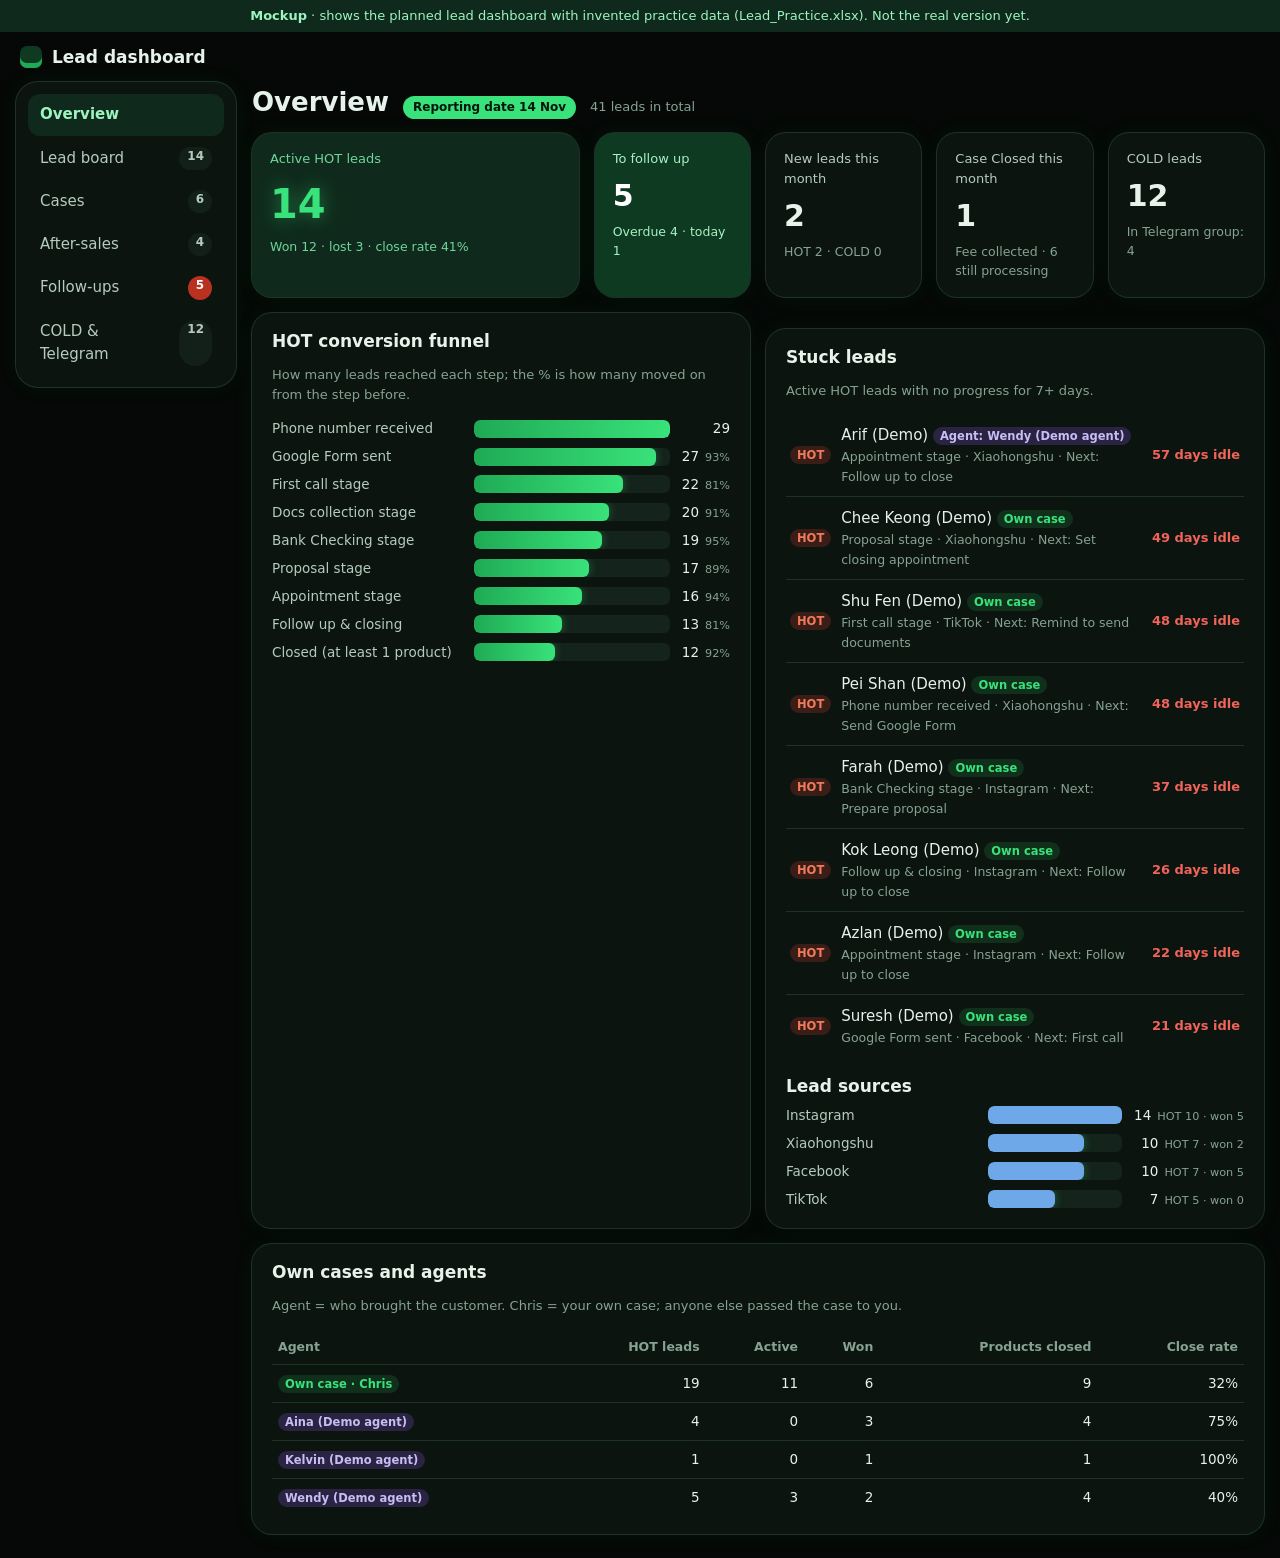
==== commit 36daaebd: "Closed customers: last action instead of next action; no red for cases - Won customers no longer use" ====
--- a/mockups/lead-dashboard.html
+++ b/mockups/lead-dashboard.html
@@ -66,6 +66,9 @@
 table.cases tr.cont td { border-top: 0; padding-top: 2px; }
 table.cases .nm { font-weight: 650; } table.cases .sub { font-size: 12px; color: var(--muted); }
 tr.zero td { color: var(--muted); }
+.count:empty { display: none; }
+@media (max-width: 560px) { .list li { flex-wrap: wrap; } .list .grow { flex: 1 1 60%; } .list .when { margin-left: auto; } }
+.card.warn { box-shadow: 0 0 0 1px var(--overdue); margin-bottom: 16px; } .card.warn h2 { color: var(--overdue); }
 .tag.own { background: #10301C; color: var(--brand); } .tag.agent { background: #2A2342; color: #C9BDF5; }
 .filters .sep { width: 1px; align-self: stretch; background: var(--border); margin: 0 4px; }
 .paybar { display: flex; align-items: center; gap: 8px; margin: 4px 0 2px; } .paybar .bar { flex: 1; max-width: 160px; height: 8px; }
@@ -142,7 +145,7 @@
 </div>
 <div id="drawer-root"></div>
 <script>
-const DATA = {"leads":[{"lead_id":"L-0001","name":"Ali (Demo)","platform":"TikTok","first_contact_date":"2026-10-26","category":"HOT","status":"Active","agent":"Chris","consultant":"Chris","phone":"018-000 1000","problem":"Loan rejected, wants to know why","next_action":"Prepare proposal","next_action_date":"2026-11-23","lost_reason":null,"notes":null,"h01_phone_date":"2026-10-26","h02_form_sent_date":"2026-10-27","h03_call_date":"2026-10-28","h04_docs_date":"2026-11-01","h05_checking_date":"2026-11-05","h06_proposal_date":null,"h07_appointment_date":null,"h08_followup_date":null,"coi_date":null,"telegram_promoted_date":null,"c1_telegram_promoted_date":null,"c2_telegram_joined_date":null,"c3_upgraded_hot_date":null},{"lead_id":"L-0002","name":"Mei Ling (Demo)","platform":"Instagram","first_contact_date":"2026-09-11","category":"HOT","status":"Won","agent":"Chris","consultant":"Chris","phone":"015-000 1001","problem":"Wants to consolidate debts","next_action":"Follow up on case processing","next_action_date":"2026-11-18","lost_reason":null,"notes":null,"h01_phone_date":"2026-09-11","h02_form_sent_date":"2026-09-12","h03_call_date":"2026-09-16","h04_docs_date":"2026-09-21","h05_checking_date":"2026-09-25","h06_proposal_date":"2026-09-29","h07_appointment_date":"2026-10-04","h08_followup_date":"2026-10-07","coi_date":null,"telegram_promoted_date":null,"c1_telegram_promoted_date":null,"c2_telegram_joined_date":null,"c3_upgraded_hot_date":null},{"lead_id":"L-0003","name":"Kumar (Demo)","platform":"TikTok","first_contact_date":"2026-11-12","category":"HOT","status":"Active","agent":"Chris","consultant":"Chris","phone":"018-000 1002","problem":"Too much credit card debt","next_action":"First call","next_action_date":"2026-11-15","lost_reason":null,"notes":null,"h01_phone_date":"2026-11-12","h02_form_sent_date":"2026-11-14","h03_call_date":null,"h04_docs_date":null,"h05_checking_date":null,"h06_proposal_date":null,"h07_appointment_date":null,"h08_followup_date":null,"coi_date":null,"telegram_promoted_date":null,"c1_telegram_promoted_date":null,"c2_telegram_joined_date":null,"c3_upgraded_hot_date":null},{"lead_id":"L-0004","name":"Siti (Demo)","platform":"Instagram","first_contact_date":"2026-09-03","category":"HOT","status":"Won","agent":"Chris","consultant":"Chris","phone":"012-000 1003","problem":"DSR too high, home loan rejected","next_action":"Follow up on case processing","next_action_date":"2026-11-23","lost_reason":null,"notes":"Practice data: all invented","h01_phone_date":"2026-09-03","h02_form_sent_date":"2026-09-07","h03_call_date":"2026-09-10","h04_docs_date":"2026-09-14","h05_checking_date":"2026-09-20","h06_proposal_date":"2026-09-24","h07_appointment_date":"2026-09-27","h08_followup_date":"2026-10-03","coi_date":null,"telegram_promoted_date":null,"c1_telegram_promoted_date":null,"c2_telegram_joined_date":null,"c3_upgraded_hot_date":null},{"lead_id":"L-0005","name":"Jason (Demo)","platform":"Xiaohongshu","first_contact_date":"2026-10-28","category":"HOT","status":"Active","agent":"Chris","consultant":"Chris","phone":"011-000 1004","problem":"Too much credit card debt","next_action":"Remind to send documents","next_action_date":"2026-11-12","lost_reason":null,"notes":null,"h01_phone_date":"2026-10-28","h02_form_sent_date":"2026-11-01","h03_call_date":"2026-11-06","h04_docs_date":null,"h05_checking_date":null,"h06_proposal_date":null,"h07_appointment_date":null,"h08_followup_date":null,"coi_date":null,"telegram_promoted_date":null,"c1_telegram_promoted_date":null,"c2_telegram_joined_date":null,"c3_upgraded_hot_date":null},{"lead_id":"L-0006","name":"Farah (Demo)","platform":"Instagram","first_contact_date":"2026-10-06","category":"HOT","status":"Active","agent":"Chris","consultant":"Chris","phone":"018-000 1005","problem":"Too much credit card debt","next_action":"First call","next_action_date":"2026-11-17","lost_reason":null,"notes":null,"h01_phone_date":"2026-10-16","h02_form_sent_date":"2026-10-20","h03_call_date":null,"h04_docs_date":null,"h05_checking_date":null,"h06_proposal_date":null,"h07_appointment_date":null,"h08_followup_date":null,"coi_date":null,"telegram_promoted_date":null,"c1_telegram_promoted_date":"2026-10-09","c2_telegram_joined_date":"2026-10-14","c3_upgraded_hot_date":"2026-10-16"},{"lead_id":"L-0007","name":"Wei Jie (Demo)","platform":"Facebook","first_contact_date":"2026-10-17","category":"HOT","status":"Active","agent":"Kelvin (Demo agent)","consultant":"Chris","phone":"011-000 1006","problem":"Wants to consolidate debts","next_action":"Bank checking","next_action_date":"2026-11-20","lost_reason":null,"notes":null,"h01_phone_date":"2026-10-17","h02_form_sent_date":"2026-10-19","h03_call_date":"2026-10-21","h04_docs_date":"2026-10-27","h05_checking_date":null,"h06_proposal_date":null,"h07_appointment_date":null,"h08_followup_date":null,"coi_date":null,"telegram_promoted_date":null,"c1_telegram_promoted_date":null,"c2_telegram_joined_date":null,"c3_upgraded_hot_date":null},{"lead_id":"L-0008","name":"Priya (Demo)","platform":"Facebook","first_contact_date":"2026-09-07","category":"HOT","status":"Won","agent":"Chris","consultant":"Chris","phone":"019-000 1007","problem":"Cannot repay personal loan","next_action":"Follow up on case processing","next_action_date":"2026-11-24","lost_reason":null,"notes":null,"h01_phone_date":"2026-09-07","h02_form_sent_date":"2026-09-09","h03_call_date":"2026-09-11","h04_docs_date":"2026-09-12","h05_checking_date":"2026-09-14","h06_proposal_date":"2026-09-20","h07_appointment_date":"2026-09-23","h08_followup_date":"2026-09-28","coi_date":null,"telegram_promoted_date":null,"c1_telegram_promoted_date":null,"c2_telegram_joined_date":null,"c3_upgraded_hot_date":null},{"lead_id":"L-0009","name":"Hafiz (Demo)","platform":"Instagram","first_contact_date":"2026-09-05","category":"HOT","status":"Active","agent":"Chris","consultant":"Chris","phone":"015-000 1008","problem":"Cannot repay personal loan","next_action":"Bank checking","next_action_date":"2026-11-19","lost_reason":null,"notes":null,"h01_phone_date":"2026-09-05","h02_form_sent_date":"2026-09-07","h03_call_date":"2026-09-12","h04_docs_date":"2026-09-17","h05_checking_date":null,"h06_proposal_date":null,"h07_appointment_date":null,"h08_followup_date":null,"coi_date":null,"telegram_promoted_date":null,"c1_telegram_promoted_date":null,"c2_telegram_joined_date":null,"c3_upgraded_hot_date":null},{"lead_id":"L-0010","name":"Grace (Demo)","platform":"Instagram","first_contact_date":"2026-09-19","category":"HOT","status":"Won","agent":"Wendy (Demo agent)","consultant":"Chris","phone":"014-000 1009","problem":"Wants to consolidate debts","next_action":"After-sales: convert to COI","next_action_date":"2026-11-15","lost_reason":null,"notes":null,"h01_phone_date":"2026-09-19","h02_form_sent_date":"2026-09-20","h03_call_date":"2026-09-24","h04_docs_date":"2026-09-28","h05_checking_date":"2026-09-29","h06_proposal_date":"2026-10-04","h07_appointment_date":"2026-10-06","h08_followup_date":"2026-10-10","coi_date":null,"telegram_promoted_date":"2026-11-07","c1_telegram_promoted_date":null,"c2_telegram_joined_date":null,"c3_upgraded_hot_date":null},{"lead_id":"L-0011","name":"Ahmad (Demo)","platform":"TikTok","first_contact_date":"2026-09-10","category":"HOT","status":"Active","agent":"Chris","consultant":"Chris","phone":"017-000 1010","problem":"DSR too high, home loan rejected","next_action":"Send Google Form","next_action_date":"2026-11-18","lost_reason":null,"notes":"Practice data: all invented","h01_phone_date":"2026-09-10","h02_form_sent_date":null,"h03_call_date":null,"h04_docs_date":null,"h05_checking_date":null,"h06_proposal_date":null,"h07_appointment_date":null,"h08_followup_date":null,"coi_date":null,"telegram_promoted_date":null,"c1_telegram_promoted_date":null,"c2_telegram_joined_date":null,"c3_upgraded_hot_date":null},{"lead_id":"L-0012","name":"Xin Yi (Demo)","platform":"Facebook","first_contact_date":"2026-10-22","category":"HOT","status":"Lost","agent":"Chris","consultant":"Chris","phone":"012-000 1011","problem":"Cannot repay personal loan","next_action":null,"next_action_date":null,"lost_reason":"Went elsewhere","notes":null,"h01_phone_date":"2026-10-22","h02_form_sent_date":"2026-10-27","h03_call_date":null,"h04_docs_date":null,"h05_checking_date":null,"h06_proposal_date":null,"h07_appointment_date":null,"h08_followup_date":null,"coi_date":null,"telegram_promoted_date":null,"c1_telegram_promoted_date":null,"c2_telegram_joined_date":null,"c3_upgraded_hot_date":null},{"lead_id":"L-0013","name":"Ravi (Demo)","platform":"Instagram","first_contact_date":"2026-08-16","category":"HOT","status":"Won","agent":"Aina (Demo agent)","consultant":"Chris","phone":"019-000 1012","problem":"DSR too high, home loan rejected","next_action":null,"next_action_date":null,"lost_reason":null,"notes":null,"h01_phone_date":"2026-08-16","h02_form_sent_date":"2026-08-17","h03_call_date":"2026-08-18","h04_docs_date":"2026-08-22","h05_checking_date":"2026-08-23","h06_proposal_date":"2026-08-25","h07_appointment_date":"2026-08-30","h08_followup_date":"2026-09-01","coi_date":"2026-10-17","telegram_promoted_date":"2026-10-13","c1_telegram_promoted_date":null,"c2_telegram_joined_date":null,"c3_upgraded_hot_date":null},{"lead_id":"L-0014","name":"Nurul (Demo)","platform":"Facebook","first_contact_date":"2026-11-10","category":"HOT","status":"Active","agent":"Chris","consultant":"Chris","phone":"019-000 1013","problem":"Cannot repay personal loan","next_action":"First call","next_action_date":"2026-11-12","lost_reason":null,"notes":null,"h01_phone_date":"2026-11-10","h02_form_sent_date":"2026-11-11","h03_call_date":null,"h04_docs_date":null,"h05_checking_date":null,"h06_proposal_date":null,"h07_appointment_date":null,"h08_followup_date":null,"coi_date":null,"telegram_promoted_date":null,"c1_telegram_promoted_date":null,"c2_telegram_joined_date":null,"c3_upgraded_hot_date":null},{"lead_id":"L-0015","name":"Daniel (Demo)","platform":"TikTok","first_contact_date":"2026-11-09","category":"COLD","status":"Active","agent":null,"consultant":null,"phone":null,"problem":null,"next_action":"Promote Telegram group","next_action_date":"2026-11-24","lost_reason":null,"notes":null,"h01_phone_date":null,"h02_form_sent_date":null,"h03_call_date":null,"h04_docs_date":null,"h05_checking_date":null,"h06_proposal_date":null,"h07_appointment_date":null,"h08_followup_date":null,"coi_date":null,"telegram_promoted_date":null,"c1_telegram_promoted_date":null,"c2_telegram_joined_date":null,"c3_upgraded_hot_date":null},{"lead_id":"L-0016","name":"Hui Min (Demo)","platform":"Facebook","first_contact_date":"2026-08-23","category":"HOT","status":"Won","agent":"Aina (Demo agent)","consultant":"Chris","phone":"012-000 1015","problem":"Cannot repay personal loan","next_action":null,"next_action_date":null,"lost_reason":null,"notes":null,"h01_phone_date":"2026-08-23","h02_form_sent_date":"2026-08-28","h03_call_date":"2026-09-02","h04_docs_date":"2026-09-07","h05_checking_date":"2026-09-08","h06_proposal_date":"2026-09-10","h07_appointment_date":"2026-09-12","h08_followup_date":"2026-09-16","coi_date":"2026-10-29","telegram_promoted_date":"2026-10-25","c1_telegram_promoted_date":null,"c2_telegram_joined_date":null,"c3_upgraded_hot_date":null},{"lead_id":"L-0017","name":"Arif (Demo)","platform":"Xiaohongshu","first_contact_date":"2026-09-06","category":"COLD","status":"Active","agent":null,"consultant":null,"phone":null,"problem":null,"next_action":null,"next_action_date":null,"lost_reason":null,"notes":null,"h01_phone_date":null,"h02_form_sent_date":null,"h03_call_date":null,"h04_docs_date":null,"h05_checking_date":null,"h06_proposal_date":null,"h07_appointment_date":null,"h08_followup_date":null,"coi_date":null,"telegram_promoted_date":null,"c1_telegram_promoted_date":"2026-09-10","c2_telegram_joined_date":"2026-09-12","c3_upgraded_hot_date":null},{"lead_id":"L-0018","name":"Kavitha (Demo)","platform":"Facebook","first_contact_date":"2026-11-02","category":"HOT","status":"Lost","agent":"Chris","consultant":"Chris","phone":"019-000 1017","problem":"Too much credit card debt","next_action":null,"next_action_date":null,"lost_reason":"No reply","notes":"Practice data: all invented","h01_phone_date":"2026-11-09","h02_form_sent_date":"2026-11-10","h03_call_date":null,"h04_docs_date":null,"h05_checking_date":null,"h06_proposal_date":null,"h07_appointment_date":null,"h08_followup_date":null,"coi_date":null,"telegram_promoted_date":null,"c1_telegram_promoted_date":"2026-11-04","c2_telegram_joined_date":"2026-11-07","c3_upgraded_hot_date":"2026-11-09"},{"lead_id":"L-0019","name":"Ken (Demo)","platform":"TikTok","first_contact_date":"2026-11-07","category":"COLD","status":"Active","agent":null,"consultant":null,"phone":null,"problem":null,"next_action":null,"next_action_date":null,"lost_reason":null,"notes":null,"h01_phone_date":null,"h02_form_sent_date":null,"h03_call_date":null,"h04_docs_date":null,"h05_checking_date":null,"h06_proposal_date":null,"h07_appointment_date":null,"h08_followup_date":null,"coi_date":null,"telegram_promoted_date":null,"c1_telegram_promoted_date":"2026-11-10","c2_telegram_joined_date":"2026-11-12","c3_upgraded_hot_date":null},{"lead_id":"L-0020","name":"Aisyah (Demo)","platform":"Facebook","first_contact_date":"2026-10-25","category":"HOT","status":"Lost","agent":"Chris","consultant":"Chris","phone":"011-000 1019","problem":"Car loan plus card debt","next_action":null,"next_action_date":null,"lost_reason":"No reply","notes":null,"h01_phone_date":"2026-10-25","h02_form_sent_date":"2026-10-27","h03_call_date":"2026-10-29","h04_docs_date":"2026-11-01","h05_checking_date":"2026-11-03","h06_proposal_date":null,"h07_appointment_date":null,"h08_followup_date":null,"coi_date":null,"telegram_promoted_date":null,"c1_telegram_promoted_date":null,"c2_telegram_joined_date":null,"c3_upgraded_hot_date":null},{"lead_id":"L-0021","name":"Ming (Demo)","platform":"Facebook","first_contact_date":"2026-09-17","category":"HOT","status":"Won","agent":"Chris","consultant":"Chris","phone":"010-000 1020","problem":"Loan rejected, wants to know why","next_action":"Follow up on case processing","next_action_date":"2026-11-16","lost_reason":null,"notes":null,"h01_phone_date":"2026-09-17","h02_form_sent_date":"2026-09-20","h03_call_date":"2026-09-23","h04_docs_date":"2026-09-24","h05_checking_date":"2026-09-27","h06_proposal_date":"2026-09-30","h07_appointment_date":"2026-10-06","h08_followup_date":"2026-10-12","coi_date":null,"telegram_promoted_date":null,"c1_telegram_promoted_date":null,"c2_telegram_joined_date":null,"c3_upgraded_hot_date":null},{"lead_id":"L-0022","name":"Zul (Demo)","platform":"Instagram","first_contact_date":"2026-10-10","category":"COLD","status":"Active","agent":null,"consultant":null,"phone":null,"problem":null,"next_action":"Remind to join Telegram group","next_action_date":"2026-11-19","lost_reason":null,"notes":null,"h01_phone_date":null,"h02_form_sent_date":null,"h03_call_date":null,"h04_docs_date":null,"h05_checking_date":null,"h06_proposal_date":null,"h07_appointment_date":null,"h08_followup_date":null,"coi_date":null,"telegram_promoted_date":null,"c1_telegram_promoted_date":"2026-10-16","c2_telegram_joined_date":null,"c3_upgraded_hot_date":null},{"lead_id":"L-0023","name":"Joanne (Demo)","platform":"Instagram","first_contact_date":"2026-10-30","category":"HOT","status":"Active","agent":"Chris","consultant":"Chris","phone":"011-000 1022","problem":"Cannot repay personal loan","next_action":"Bank checking","next_action_date":"2026-11-21","lost_reason":null,"notes":null,"h01_phone_date":"2026-10-30","h02_form_sent_date":"2026-11-01","h03_call_date":"2026-11-06","h04_docs_date":"2026-11-11","h05_checking_date":null,"h06_proposal_date":null,"h07_appointment_date":null,"h08_followup_date":null,"coi_date":null,"telegram_promoted_date":null,"c1_telegram_promoted_date":null,"c2_telegram_joined_date":null,"c3_upgraded_hot_date":null},{"lead_id":"L-0024","name":"Suresh (Demo)","platform":"Facebook","first_contact_date":"2026-10-03","category":"HOT","status":"Active","agent":"Chris","consultant":"Chris","phone":"014-000 1023","problem":"DSR too high, home loan rejected","next_action":"Follow up to close","next_action_date":"2026-11-12","lost_reason":null,"notes":null,"h01_phone_date":"2026-10-03","h02_form_sent_date":"2026-10-09","h03_call_date":"2026-10-14","h04_docs_date":"2026-10-15","h05_checking_date":"2026-10-21","h06_proposal_date":"2026-10-25","h07_appointment_date":"2026-10-30","h08_followup_date":null,"coi_date":null,"telegram_promoted_date":null,"c1_telegram_promoted_date":null,"c2_telegram_joined_date":null,"c3_upgraded_hot_date":null},{"lead_id":"L-0025","name":"Amirah (Demo)","platform":"Instagram","first_contact_date":"2026-08-30","category":"HOT","status":"Won","agent":"Chris","consultant":"Chris","phone":"011-000 1024","problem":"Loan rejected, wants to know why","next_action":null,"next_action_date":null,"lost_reason":null,"notes":"Practice data: all invented","h01_phone_date":"2026-08-30","h02_form_sent_date":"2026-09-03","h03_call_date":"2026-09-06","h04_docs_date":"2026-09-11","h05_checking_date":"2026-09-17","h06_proposal_date":"2026-09-19","h07_appointment_date":"2026-09-21","h08_followup_date":"2026-09-24","coi_date":"2026-11-06","telegram_promoted_date":"2026-11-05","c1_telegram_promoted_date":null,"c2_telegram_joined_date":null,"c3_upgraded_hot_date":null},{"lead_id":"L-0026","name":"Kok Leong (Demo)","platform":"Xiaohongshu","first_contact_date":"2026-11-04","category":"HOT","status":"Active","agent":"Chris","consultant":"Chris","phone":"011-000 1025","problem":"Loan rejected, wants to know why","next_action":"Remind to send documents","next_action_date":"2026-11-15","lost_reason":null,"notes":null,"h01_phone_date":"2026-11-04","h02_form_sent_date":"2026-11-06","h03_call_date":"2026-11-10","h04_docs_date":null,"h05_checking_date":null,"h06_proposal_date":null,"h07_appointment_date":null,"h08_followup_date":null,"coi_date":null,"telegram_promoted_date":null,"c1_telegram_promoted_date":null,"c2_telegram_joined_date":null,"c3_upgraded_hot_date":null},{"lead_id":"L-0027","name":"Lina (Demo)","platform":"Instagram","first_contact_date":"2026-11-04","category":"COLD","status":"Active","agent":null,"consultant":null,"phone":null,"problem":null,"next_action":"Remind to join Telegram group","next_action_date":"2026-11-21","lost_reason":null,"notes":null,"h01_phone_date":null,"h02_form_sent_date":null,"h03_call_date":null,"h04_docs_date":null,"h05_checking_date":null,"h06_proposal_date":null,"h07_appointment_date":null,"h08_followup_date":null,"coi_date":null,"telegram_promoted_date":null,"c1_telegram_promoted_date":"2026-11-11","c2_telegram_joined_date":null,"c3_upgraded_hot_date":null},{"lead_id":"L-0028","name":"Hakim (Demo)","platform":"Instagram","first_contact_date":"2026-09-27","category":"HOT","status":"Active","agent":"Chris","consultant":"Chris","phone":"012-000 1027","problem":"Cannot repay personal loan","next_action":"Follow up to close","next_action_date":"2026-11-18","lost_reason":null,"notes":null,"h01_phone_date":"2026-09-27","h02_form_sent_date":"2026-09-29","h03_call_date":"2026-10-05","h04_docs_date":"2026-10-11","h05_checking_date":"2026-10-17","h06_proposal_date":"2026-10-21","h07_appointment_date":"2026-10-22","h08_followup_date":null,"coi_date":null,"telegram_promoted_date":null,"c1_telegram_promoted_date":null,"c2_telegram_joined_date":null,"c3_upgraded_hot_date":null},{"lead_id":"L-0029","name":"Shu Fen (Demo)","platform":"TikTok","first_contact_date":"2026-11-01","category":"HOT","status":"Active","agent":"Kelvin (Demo agent)","consultant":"Chris","phone":"011-000 1028","problem":"Cannot repay personal loan","next_action":"Bank checking","next_action_date":"2026-11-16","lost_reason":null,"notes":null,"h01_phone_date":"2026-11-01","h02_form_sent_date":"2026-11-05","h03_call_date":"2026-11-08","h04_docs_date":"2026-11-13","h05_checking_date":null,"h06_proposal_date":null,"h07_appointment_date":null,"h08_followup_date":null,"coi_date":null,"telegram_promoted_date":null,"c1_telegram_promoted_date":null,"c2_telegram_joined_date":null,"c3_upgraded_hot_date":null},{"lead_id":"L-0030","name":"Vincent (Demo)","platform":"Instagram","first_contact_date":"2026-08-15","category":"HOT","status":"Won","agent":"Aina (Demo agent)","consultant":"Chris","phone":"019-000 1029","problem":"Loan rejected, wants to know why","next_action":"After-sales: convert to COI","next_action_date":"2026-11-13","lost_reason":null,"notes":null,"h01_phone_date":"2026-08-15","h02_form_sent_date":"2026-08-16","h03_call_date":"2026-08-22","h04_docs_date":"2026-08-24","h05_checking_date":"2026-08-28","h06_proposal_date":"2026-08-31","h07_appointment_date":"2026-09-03","h08_followup_date":"2026-09-05","coi_date":null,"telegram_promoted_date":"2026-09-22","c1_telegram_promoted_date":null,"c2_telegram_joined_date":null,"c3_upgraded_hot_date":null},{"lead_id":"L-0031","name":"Yasmin (Demo)","platform":"Instagram","first_contact_date":"2026-09-01","category":"COLD","status":"Active","agent":null,"consultant":null,"phone":null,"problem":null,"next_action":"Promote Telegram group","next_action_date":"2026-11-16","lost_reason":null,"notes":null,"h01_phone_date":null,"h02_form_sent_date":null,"h03_call_date":null,"h04_docs_date":null,"h05_checking_date":null,"h06_proposal_date":null,"h07_appointment_date":null,"h08_followup_date":null,"coi_date":null,"telegram_promoted_date":null,"c1_telegram_promoted_date":null,"c2_telegram_joined_date":null,"c3_upgraded_hot_date":null},{"lead_id":"L-0032","name":"Raj (Demo)","platform":"Facebook","first_contact_date":"2026-11-12","category":"HOT","status":"Active","agent":"Wendy (Demo agent)","consultant":"Chris","phone":"019-000 1031","problem":"Cannot repay personal loan","next_action":"First call","next_action_date":"2026-11-16","lost_reason":null,"notes":"Practice data: all invented","h01_phone_date":"2026-11-12","h02_form_sent_date":"2026-11-13","h03_call_date":null,"h04_docs_date":null,"h05_checking_date":null,"h06_proposal_date":null,"h07_appointment_date":null,"h08_followup_date":null,"coi_date":null,"telegram_promoted_date":null,"c1_telegram_promoted_date":null,"c2_telegram_joined_date":null,"c3_upgraded_hot_date":null},{"lead_id":"L-0033","name":"Eunice (Demo)","platform":"Instagram","first_contact_date":"2026-09-28","category":"HOT","status":"Lost","agent":"Chris","consultant":"Chris","phone":"012-000 1032","problem":"Loan rejected, wants to know why","next_action":null,"next_action_date":null,"lost_reason":"Not needed for now","notes":null,"h01_phone_date":"2026-09-28","h02_form_sent_date":"2026-10-01","h03_call_date":null,"h04_docs_date":null,"h05_checking_date":null,"h06_proposal_date":null,"h07_appointment_date":null,"h08_followup_date":null,"coi_date":null,"telegram_promoted_date":null,"c1_telegram_promoted_date":null,"c2_telegram_joined_date":null,"c3_upgraded_hot_date":null},{"lead_id":"L-0034","name":"Faiz (Demo)","platform":"Facebook","first_contact_date":"2026-08-30","category":"HOT","status":"Won","agent":"Chris","consultant":"Chris","phone":"010-000 1033","problem":"Late payments on CCRIS","next_action":null,"next_action_date":null,"lost_reason":null,"notes":null,"h01_phone_date":"2026-08-30","h02_form_sent_date":"2026-09-05","h03_call_date":"2026-09-06","h04_docs_date":"2026-09-09","h05_checking_date":"2026-09-11","h06_proposal_date":"2026-09-13","h07_appointment_date":"2026-09-18","h08_followup_date":"2026-09-23","coi_date":"2026-10-24","telegram_promoted_date":"2026-10-23","c1_telegram_promoted_date":null,"c2_telegram_joined_date":null,"c3_upgraded_hot_date":null},{"lead_id":"L-0035","name":"Pei Shan (Demo)","platform":"Facebook","first_contact_date":"2026-11-01","category":"HOT","status":"Active","agent":"Chris","consultant":"Chris","phone":"013-000 1034","problem":"Cannot repay personal loan","next_action":"Remind to send documents","next_action_date":"2026-11-24","lost_reason":null,"notes":null,"h01_phone_date":"2026-11-01","h02_form_sent_date":"2026-11-04","h03_call_date":"2026-11-10","h04_docs_date":null,"h05_checking_date":null,"h06_proposal_date":null,"h07_appointment_date":null,"h08_followup_date":null,"coi_date":null,"telegram_promoted_date":null,"c1_telegram_promoted_date":null,"c2_telegram_joined_date":null,"c3_upgraded_hot_date":null},{"lead_id":"L-0036","name":"Azlan (Demo)","platform":"Facebook","first_contact_date":"2026-10-22","category":"HOT","status":"Active","agent":"Chris","consultant":"Chris","phone":"014-000 1035","problem":"Loan rejected, wants to know why","next_action":"Remind to send documents","next_action_date":"2026-11-14","lost_reason":null,"notes":null,"h01_phone_date":"2026-10-22","h02_form_sent_date":"2026-10-23","h03_call_date":"2026-10-25","h04_docs_date":null,"h05_checking_date":null,"h06_proposal_date":null,"h07_appointment_date":null,"h08_followup_date":null,"coi_date":null,"telegram_promoted_date":null,"c1_telegram_promoted_date":null,"c2_telegram_joined_date":null,"c3_upgraded_hot_date":null},{"lead_id":"L-0037","name":"Rachel (Demo)","platform":"Facebook","first_contact_date":"2026-09-26","category":"HOT","status":"Won","agent":"Chris","consultant":"Chris","phone":"011-000 1036","problem":"Too much credit card debt","next_action":"Follow up on case processing","next_action_date":"2026-11-23","lost_reason":null,"notes":null,"h01_phone_date":"2026-09-26","h02_form_sent_date":"2026-10-02","h03_call_date":"2026-10-03","h04_docs_date":"2026-10-06","h05_checking_date":"2026-10-09","h06_proposal_date":"2026-10-11","h07_appointment_date":"2026-10-17","h08_followup_date":"2026-10-19","coi_date":null,"telegram_promoted_date":null,"c1_telegram_promoted_date":null,"c2_telegram_joined_date":null,"c3_upgraded_hot_date":null},{"lead_id":"L-0038","name":"Ganesh (Demo)","platform":"Facebook","first_contact_date":"2026-10-23","category":"COLD","status":"Active","agent":null,"consultant":null,"phone":null,"problem":null,"next_action":"Remind to join Telegram group","next_action_date":"2026-11-15","lost_reason":null,"notes":null,"h01_phone_date":null,"h02_form_sent_date":null,"h03_call_date":null,"h04_docs_date":null,"h05_checking_date":null,"h06_proposal_date":null,"h07_appointment_date":null,"h08_followup_date":null,"coi_date":null,"telegram_promoted_date":null,"c1_telegram_promoted_date":"2026-10-30","c2_telegram_joined_date":null,"c3_upgraded_hot_date":null},{"lead_id":"L-0039","name":"Liyana (Demo)","platform":"Facebook","first_contact_date":"2026-11-11","category":"COLD","status":"Active","agent":null,"consultant":null,"phone":null,"problem":null,"next_action":"Promote Telegram group","next_action_date":"2026-11-14","lost_reason":null,"notes":"Practice data: all invented","h01_phone_date":null,"h02_form_sent_date":null,"h03_call_date":null,"h04_docs_date":null,"h05_checking_date":null,"h06_proposal_date":null,"h07_appointment_date":null,"h08_followup_date":null,"coi_date":null,"telegram_promoted_date":null,"c1_telegram_promoted_date":null,"c2_telegram_joined_date":null,"c3_upgraded_hot_date":null},{"lead_id":"L-0040","name":"Chee Keong (Demo)","platform":"Facebook","first_contact_date":"2026-10-21","category":"HOT","status":"Lost","agent":"Wendy (Demo agent)","consultant":"Chris","phone":"019-000 1039","problem":"DSR too high, home loan rejected","next_action":null,"next_action_date":null,"lost_reason":"Fee too high","notes":null,"h01_phone_date":"2026-10-21","h02_form_sent_date":"2026-10-23","h03_call_date":"2026-10-27","h04_docs_date":null,"h05_checking_date":null,"h06_proposal_date":null,"h07_appointment_date":null,"h08_followup_date":null,"coi_date":null,"telegram_promoted_date":null,"c1_telegram_promoted_date":null,"c2_telegram_joined_date":null,"c3_upgraded_hot_date":null},{"lead_id":"L-0041","name":"Natalie (Demo)","platform":"Facebook","first_contact_date":"2026-01-19","category":"HOT","status":"Won","agent":"Wendy (Demo agent)","consultant":"Chris","phone":"012-000 1040","problem":"Too much credit card debt","next_action":"Remind final installment (RM 1,100)","next_action_date":"2026-11-23","lost_reason":null,"notes":"Practice data: installment example","h01_phone_date":"2026-01-19","h02_form_sent_date":"2026-01-20","h03_call_date":"2026-01-23","h04_docs_date":"2026-01-28","h05_checking_date":"2026-02-02","h06_proposal_date":"2026-02-06","h07_appointment_date":"2026-02-12","h08_followup_date":"2026-02-16","coi_date":null,"telegram_promoted_date":null,"c1_telegram_promoted_date":null,"c2_telegram_joined_date":null,"c3_upgraded_hot_date":null}],"cases":[{"case_id":"C-0001","lead_id":"L-0002","product":"CCS","closed_date":"2026-10-07","processing_date":"2026-10-12","fee_collected_date":null,"installment":"Yes","notes":null},{"case_id":"C-0002","lead_id":"L-0002","product":"Home Fin","closed_date":"2026-10-07","processing_date":"2026-10-11","fee_collected_date":"2026-10-18","installment":null,"notes":null},{"case_id":"C-0003","lead_id":"L-0004","product":"BCS","closed_date":"2026-10-05","processing_date":"2026-10-07","fee_collected_date":null,"installment":"Yes","notes":null},{"case_id":"C-0004","lead_id":"L-0008","product":"BCS","closed_date":"2026-09-30","processing_date":"2026-10-01","fee_collected_date":null,"installment":"Yes","notes":null},{"case_id":"C-0005","lead_id":"L-0008","product":"CCS","closed_date":"2026-09-30","processing_date":"2026-10-02","fee_collected_date":"2026-10-11","installment":null,"notes":null},{"case_id":"C-0006","lead_id":"L-0008","product":"Card Master","closed_date":"2026-09-30","processing_date":"2026-10-03","fee_collected_date":"2026-10-20","installment":null,"notes":null},{"case_id":"C-0007","lead_id":"L-0010","product":"SME Loan","closed_date":"2026-10-13","processing_date":"2026-10-16","fee_collected_date":"2026-11-07","installment":null,"notes":null},{"case_id":"C-0008","lead_id":"L-0013","product":"CCS","closed_date":"2026-09-02","processing_date":"2026-09-06","fee_collected_date":"2026-10-06","installment":null,"notes":null},{"case_id":"C-0009","lead_id":"L-0013","product":"SME Loan","closed_date":"2026-09-02","processing_date":"2026-09-07","fee_collected_date":"2026-10-12","installment":null,"notes":null},{"case_id":"C-0010","lead_id":"L-0016","product":"BCS","closed_date":"2026-09-16","processing_date":"2026-09-17","fee_collected_date":"2026-10-22","installment":null,"notes":null},{"case_id":"C-0011","lead_id":"L-0021","product":"BCS","closed_date":"2026-10-12","processing_date":"2026-10-14","fee_collected_date":null,"installment":"Yes","notes":null},{"case_id":"C-0012","lead_id":"L-0025","product":"Home Fin","closed_date":"2026-09-27","processing_date":"2026-10-01","fee_collected_date":"2026-10-13","installment":null,"notes":null},{"case_id":"C-0013","lead_id":"L-0025","product":"CCS","closed_date":"2026-09-27","processing_date":"2026-10-02","fee_collected_date":"2026-11-02","installment":null,"notes":null},{"case_id":"C-0014","lead_id":"L-0030","product":"Financial Workshop","closed_date":"2026-09-05","processing_date":"2026-09-10","fee_collected_date":"2026-09-19","installment":null,"notes":null},{"case_id":"C-0015","lead_id":"L-0034","product":"BCS","closed_date":"2026-09-25","processing_date":"2026-09-27","fee_collected_date":"2026-10-18","installment":null,"notes":null},{"case_id":"C-0016","lead_id":"L-0037","product":"CCS","closed_date":"2026-10-19","processing_date":"2026-10-21","fee_collected_date":null,"installment":"Yes","notes":null},{"case_id":"C-0017","lead_id":"L-0037","product":"Fin Account","closed_date":"2026-10-19","processing_date":"2026-10-20","fee_collected_date":null,"installment":null,"notes":null},{"case_id":"C-0018","lead_id":"L-0041","product":"BCS","closed_date":"2026-02-18","processing_date":"2026-02-20","fee_collected_date":null,"installment":"Yes","notes":"Final payment in November"}],"payments":[{"case_id":"C-0001","due_date":"2026-10-09","amount":3000,"paid_date":null},{"case_id":"C-0001","due_date":"2026-11-09","amount":3000,"paid_date":null},{"case_id":"C-0001","due_date":"2026-12-09","amount":9000,"paid_date":null},{"case_id":"C-0003","due_date":"2026-10-03","amount":3000,"paid_date":"2026-10-02"},{"case_id":"C-0003","due_date":"2026-11-03","amount":3000,"paid_date":"2026-11-05"},{"case_id":"C-0003","due_date":"2026-12-03","amount":2200,"paid_date":null},{"case_id":"C-0003","due_date":"2027-01-03","amount":2200,"paid_date":null},{"case_id":"C-0003","due_date":"2027-02-03","amount":2200,"paid_date":null},{"case_id":"C-0003","due_date":"2027-03-03","amount":2400,"paid_date":null},{"case_id":"C-0004","due_date":"2026-10-25","amount":3000,"paid_date":"2026-10-28"},{"case_id":"C-0004","due_date":"2026-11-25","amount":3000,"paid_date":null},{"case_id":"C-0004","due_date":"2026-12-25","amount":2200,"paid_date":null},{"case_id":"C-0004","due_date":"2027-01-25","amount":2200,"paid_date":null},{"case_id":"C-0004","due_date":"2027-02-25","amount":2200,"paid_date":null},{"case_id":"C-0004","due_date":"2027-03-25","amount":2400,"paid_date":null},{"case_id":"C-0011","due_date":"2026-10-13","amount":1800,"paid_date":"2026-10-13"},{"case_id":"C-0011","due_date":"2026-11-13","amount":1800,"paid_date":null},{"case_id":"C-0011","due_date":"2026-12-13","amount":1800,"paid_date":null},{"case_id":"C-0011","due_date":"2027-01-13","amount":1800,"paid_date":null},{"case_id":"C-0011","due_date":"2027-02-13","amount":1800,"paid_date":null},{"case_id":"C-0016","due_date":"2026-10-16","amount":1800,"paid_date":"2026-10-19"},{"case_id":"C-0016","due_date":"2026-11-16","amount":1800,"paid_date":null},{"case_id":"C-0016","due_date":"2026-12-16","amount":1800,"paid_date":null},{"case_id":"C-0016","due_date":"2027-01-16","amount":1800,"paid_date":null},{"case_id":"C-0016","due_date":"2027-02-16","amount":1800,"paid_date":null},{"case_id":"C-0018","due_date":"2026-03-25","amount":6000,"paid_date":"2026-03-24"},{"case_id":"C-0018","due_date":"2026-04-25","amount":6000,"paid_date":"2026-04-25"},{"case_id":"C-0018","due_date":"2026-05-25","amount":3600,"paid_date":"2026-05-26"},{"case_id":"C-0018","due_date":"2026-06-25","amount":3600,"paid_date":"2026-06-24"},{"case_id":"C-0018","due_date":"2026-07-25","amount":3600,"paid_date":"2026-07-25"},{"case_id":"C-0018","due_date":"2026-08-25","amount":3600,"paid_date":"2026-08-26"},{"case_id":"C-0018","due_date":"2026-09-25","amount":800,"paid_date":"2026-09-24"},{"case_id":"C-0018","due_date":"2026-10-25","amount":800,"paid_date":"2026-10-25"},{"case_id":"C-0018","due_date":"2026-11-25","amount":1100,"paid_date":null}],"freebies":[{"lead_id":"L-0006","freebie":"Monthly money tips","sent_date":"2026-10-17"},{"lead_id":"L-0017","freebie":"ChatGPT prompt: settle credit card debt yourself","sent_date":"2026-09-16"},{"lead_id":"L-0018","freebie":"TFG tickets","sent_date":"2026-11-09"}]};
+const DATA = {"leads":[{"lead_id":"L-0001","name":"Ali (Demo)","platform":"TikTok","first_contact_date":"2026-10-26","category":"HOT","status":"Active","agent":"Chris","consultant":"Chris","phone":"018-000 1000","problem":"Loan rejected, wants to know why","next_action":"Prepare proposal","next_action_date":"2026-11-23","last_action":null,"last_action_date":null,"lost_reason":null,"notes":null,"h01_phone_date":"2026-10-26","h02_form_sent_date":"2026-10-27","h03_call_date":"2026-10-28","h04_docs_date":"2026-11-01","h05_checking_date":"2026-11-05","h06_proposal_date":null,"h07_appointment_date":null,"h08_followup_date":null,"coi_date":null,"telegram_promoted_date":null,"c1_telegram_promoted_date":null,"c2_telegram_joined_date":null,"c3_upgraded_hot_date":null},{"lead_id":"L-0002","name":"Mei Ling (Demo)","platform":"Instagram","first_contact_date":"2026-09-11","category":"HOT","status":"Won","agent":"Chris","consultant":"Chris","phone":"015-000 1001","problem":"Wants to consolidate debts","next_action":null,"next_action_date":null,"last_action":"Updated customer on progress","last_action_date":"2026-10-25","lost_reason":null,"notes":null,"h01_phone_date":"2026-09-11","h02_form_sent_date":"2026-09-12","h03_call_date":"2026-09-16","h04_docs_date":"2026-09-21","h05_checking_date":"2026-09-25","h06_proposal_date":"2026-09-29","h07_appointment_date":"2026-10-04","h08_followup_date":"2026-10-07","coi_date":null,"telegram_promoted_date":null,"c1_telegram_promoted_date":null,"c2_telegram_joined_date":null,"c3_upgraded_hot_date":null},{"lead_id":"L-0003","name":"Kumar (Demo)","platform":"TikTok","first_contact_date":"2026-10-24","category":"HOT","status":"Active","agent":"Chris","consultant":"Chris","phone":"011-000 1002","problem":"Car loan plus card debt","next_action":"First call","next_action_date":"2026-11-11","last_action":null,"last_action_date":null,"lost_reason":null,"notes":null,"h01_phone_date":"2026-10-24","h02_form_sent_date":"2026-10-25","h03_call_date":null,"h04_docs_date":null,"h05_checking_date":null,"h06_proposal_date":null,"h07_appointment_date":null,"h08_followup_date":null,"coi_date":null,"telegram_promoted_date":null,"c1_telegram_promoted_date":null,"c2_telegram_joined_date":null,"c3_upgraded_hot_date":null},{"lead_id":"L-0004","name":"Siti (Demo)","platform":"Instagram","first_contact_date":"2026-09-03","category":"HOT","status":"Won","agent":"Chris","consultant":"Chris","phone":"012-000 1003","problem":"DSR too high, home loan rejected","next_action":null,"next_action_date":null,"last_action":"Sent documents to bank","last_action_date":"2026-10-29","lost_reason":null,"notes":"Practice data: all invented","h01_phone_date":"2026-09-03","h02_form_sent_date":"2026-09-07","h03_call_date":"2026-09-10","h04_docs_date":"2026-09-14","h05_checking_date":"2026-09-20","h06_proposal_date":"2026-09-24","h07_appointment_date":"2026-09-27","h08_followup_date":"2026-10-03","coi_date":null,"telegram_promoted_date":null,"c1_telegram_promoted_date":null,"c2_telegram_joined_date":null,"c3_upgraded_hot_date":null},{"lead_id":"L-0005","name":"Jason (Demo)","platform":"Instagram","first_contact_date":"2026-11-06","category":"HOT","status":"Active","agent":"Wendy (Demo agent)","consultant":"Chris","phone":"013-000 1004","problem":"Late payments on CCRIS","next_action":"Bank checking","next_action_date":"2026-11-18","last_action":null,"last_action_date":null,"lost_reason":null,"notes":null,"h01_phone_date":"2026-11-06","h02_form_sent_date":"2026-11-09","h03_call_date":"2026-11-11","h04_docs_date":"2026-11-14","h05_checking_date":null,"h06_proposal_date":null,"h07_appointment_date":null,"h08_followup_date":null,"coi_date":null,"telegram_promoted_date":null,"c1_telegram_promoted_date":null,"c2_telegram_joined_date":null,"c3_upgraded_hot_date":null},{"lead_id":"L-0006","name":"Farah (Demo)","platform":"Instagram","first_contact_date":"2026-09-14","category":"HOT","status":"Active","agent":"Chris","consultant":"Chris","phone":"016-000 1005","problem":"Too much credit card debt","next_action":"Prepare proposal","next_action_date":"2026-11-12","last_action":null,"last_action_date":null,"lost_reason":null,"notes":null,"h01_phone_date":"2026-09-28","h02_form_sent_date":"2026-09-29","h03_call_date":"2026-10-03","h04_docs_date":"2026-10-04","h05_checking_date":"2026-10-08","h06_proposal_date":null,"h07_appointment_date":null,"h08_followup_date":null,"coi_date":null,"telegram_promoted_date":null,"c1_telegram_promoted_date":"2026-09-16","c2_telegram_joined_date":"2026-09-23","c3_upgraded_hot_date":"2026-09-28"},{"lead_id":"L-0007","name":"Wei Jie (Demo)","platform":"Xiaohongshu","first_contact_date":"2026-09-19","category":"COLD","status":"Active","agent":null,"consultant":null,"phone":null,"problem":null,"next_action":null,"next_action_date":null,"last_action":null,"last_action_date":null,"lost_reason":null,"notes":null,"h01_phone_date":null,"h02_form_sent_date":null,"h03_call_date":null,"h04_docs_date":null,"h05_checking_date":null,"h06_proposal_date":null,"h07_appointment_date":null,"h08_followup_date":null,"coi_date":null,"telegram_promoted_date":null,"c1_telegram_promoted_date":"2026-09-23","c2_telegram_joined_date":"2026-09-25","c3_upgraded_hot_date":null},{"lead_id":"L-0008","name":"Priya (Demo)","platform":"Facebook","first_contact_date":"2026-08-27","category":"HOT","status":"Won","agent":"Wendy (Demo agent)","consultant":"Chris","phone":"018-000 1007","problem":"Cannot repay personal loan","next_action":null,"next_action_date":null,"last_action":null,"last_action_date":null,"lost_reason":null,"notes":null,"h01_phone_date":"2026-08-27","h02_form_sent_date":"2026-09-01","h03_call_date":"2026-09-02","h04_docs_date":"2026-09-04","h05_checking_date":"2026-09-06","h06_proposal_date":"2026-09-08","h07_appointment_date":"2026-09-13","h08_followup_date":"2026-09-17","coi_date":null,"telegram_promoted_date":"2026-10-10","c1_telegram_promoted_date":null,"c2_telegram_joined_date":null,"c3_upgraded_hot_date":null},{"lead_id":"L-0009","name":"Hafiz (Demo)","platform":"Instagram","first_contact_date":"2026-10-12","category":"COLD","status":"Active","agent":null,"consultant":null,"phone":null,"problem":null,"next_action":"Promote Telegram group","next_action_date":"2026-11-20","last_action":null,"last_action_date":null,"lost_reason":null,"notes":null,"h01_phone_date":null,"h02_form_sent_date":null,"h03_call_date":null,"h04_docs_date":null,"h05_checking_date":null,"h06_proposal_date":null,"h07_appointment_date":null,"h08_followup_date":null,"coi_date":null,"telegram_promoted_date":null,"c1_telegram_promoted_date":null,"c2_telegram_joined_date":null,"c3_upgraded_hot_date":null},{"lead_id":"L-0010","name":"Grace (Demo)","platform":"Instagram","first_contact_date":"2026-09-24","category":"HOT","status":"Won","agent":"Chris","consultant":"Chris","phone":"017-000 1009","problem":"Wants to consolidate debts","next_action":null,"next_action_date":null,"last_action":null,"last_action_date":null,"lost_reason":null,"notes":null,"h01_phone_date":"2026-09-24","h02_form_sent_date":"2026-09-25","h03_call_date":"2026-09-27","h04_docs_date":"2026-09-30","h05_checking_date":"2026-10-03","h06_proposal_date":"2026-10-04","h07_appointment_date":"2026-10-08","h08_followup_date":"2026-10-12","coi_date":null,"telegram_promoted_date":"2026-11-12","c1_telegram_promoted_date":null,"c2_telegram_joined_date":null,"c3_upgraded_hot_date":null},{"lead_id":"L-0011","name":"Ahmad (Demo)","platform":"Instagram","first_contact_date":"2026-09-03","category":"COLD","status":"Active","agent":null,"consultant":null,"phone":null,"problem":null,"next_action":"Remind to join Telegram group","next_action_date":"2026-11-20","last_action":null,"last_action_date":null,"lost_reason":null,"notes":"Practice data: all invented","h01_phone_date":null,"h02_form_sent_date":null,"h03_call_date":null,"h04_docs_date":null,"h05_checking_date":null,"h06_proposal_date":null,"h07_appointment_date":null,"h08_followup_date":null,"coi_date":null,"telegram_promoted_date":null,"c1_telegram_promoted_date":"2026-09-04","c2_telegram_joined_date":null,"c3_upgraded_hot_date":null},{"lead_id":"L-0012","name":"Xin Yi (Demo)","platform":"TikTok","first_contact_date":"2026-11-09","category":"HOT","status":"Active","agent":"Wendy (Demo agent)","consultant":"Chris","phone":"015-000 1011","problem":"Late payments on CCRIS","next_action":"First call","next_action_date":"2026-11-15","last_action":null,"last_action_date":null,"lost_reason":null,"notes":null,"h01_phone_date":"2026-11-09","h02_form_sent_date":"2026-11-14","h03_call_date":null,"h04_docs_date":null,"h05_checking_date":null,"h06_proposal_date":null,"h07_appointment_date":null,"h08_followup_date":null,"coi_date":null,"telegram_promoted_date":null,"c1_telegram_promoted_date":null,"c2_telegram_joined_date":null,"c3_upgraded_hot_date":null},{"lead_id":"L-0013","name":"Ravi (Demo)","platform":"Facebook","first_contact_date":"2026-08-29","category":"HOT","status":"Won","agent":"Chris","consultant":"Chris","phone":"010-000 1012","problem":"Cannot repay personal loan","next_action":null,"next_action_date":null,"last_action":"Called bank about the case","last_action_date":"2026-11-10","lost_reason":null,"notes":null,"h01_phone_date":"2026-08-29","h02_form_sent_date":"2026-08-30","h03_call_date":"2026-09-03","h04_docs_date":"2026-09-05","h05_checking_date":"2026-09-10","h06_proposal_date":"2026-09-16","h07_appointment_date":"2026-09-18","h08_followup_date":"2026-09-19","coi_date":null,"telegram_promoted_date":null,"c1_telegram_promoted_date":null,"c2_telegram_joined_date":null,"c3_upgraded_hot_date":null},{"lead_id":"L-0014","name":"Nurul (Demo)","platform":"Xiaohongshu","first_contact_date":"2026-10-20","category":"COLD","status":"Active","agent":null,"consultant":null,"phone":null,"problem":null,"next_action":"Remind to join Telegram group","next_action_date":"2026-11-24","last_action":null,"last_action_date":null,"lost_reason":null,"notes":null,"h01_phone_date":null,"h02_form_sent_date":null,"h03_call_date":null,"h04_docs_date":null,"h05_checking_date":null,"h06_proposal_date":null,"h07_appointment_date":null,"h08_followup_date":null,"coi_date":null,"telegram_promoted_date":null,"c1_telegram_promoted_date":"2026-10-24","c2_telegram_joined_date":null,"c3_upgraded_hot_date":null},{"lead_id":"L-0015","name":"Daniel (Demo)","platform":"Facebook","first_contact_date":"2026-09-28","category":"COLD","status":"Active","agent":null,"consultant":null,"phone":null,"problem":null,"next_action":null,"next_action_date":null,"last_action":null,"last_action_date":null,"lost_reason":null,"notes":null,"h01_phone_date":null,"h02_form_sent_date":null,"h03_call_date":null,"h04_docs_date":null,"h05_checking_date":null,"h06_proposal_date":null,"h07_appointment_date":null,"h08_followup_date":null,"coi_date":null,"telegram_promoted_date":null,"c1_telegram_promoted_date":"2026-10-01","c2_telegram_joined_date":"2026-10-03","c3_upgraded_hot_date":null},{"lead_id":"L-0016","name":"Hui Min (Demo)","platform":"Facebook","first_contact_date":"2026-08-23","category":"HOT","status":"Won","agent":"Aina (Demo agent)","consultant":"Chris","phone":"012-000 1015","problem":"Cannot repay personal loan","next_action":null,"next_action_date":null,"last_action":"Checked in after case closed","last_action_date":"2026-10-26","lost_reason":null,"notes":null,"h01_phone_date":"2026-08-23","h02_form_sent_date":"2026-08-28","h03_call_date":"2026-09-02","h04_docs_date":"2026-09-07","h05_checking_date":"2026-09-08","h06_proposal_date":"2026-09-10","h07_appointment_date":"2026-09-12","h08_followup_date":"2026-09-16","coi_date":"2026-10-29","telegram_promoted_date":"2026-10-25","c1_telegram_promoted_date":null,"c2_telegram_joined_date":null,"c3_upgraded_hot_date":null},{"lead_id":"L-0017","name":"Arif (Demo)","platform":"Xiaohongshu","first_contact_date":"2026-09-03","category":"HOT","status":"Active","agent":"Wendy (Demo agent)","consultant":"Chris","phone":"012-000 1016","problem":"Car loan plus card debt","next_action":"Follow up to close","next_action_date":"2026-11-19","last_action":null,"last_action_date":null,"lost_reason":null,"notes":null,"h01_phone_date":"2026-09-03","h02_form_sent_date":"2026-09-05","h03_call_date":"2026-09-06","h04_docs_date":"2026-09-09","h05_checking_date":"2026-09-11","h06_proposal_date":"2026-09-17","h07_appointment_date":"2026-09-18","h08_followup_date":null,"coi_date":null,"telegram_promoted_date":null,"c1_telegram_promoted_date":null,"c2_telegram_joined_date":null,"c3_upgraded_hot_date":null},{"lead_id":"L-0018","name":"Kavitha (Demo)","platform":"Xiaohongshu","first_contact_date":"2026-10-14","category":"HOT","status":"Lost","agent":"Chris","consultant":"Chris","phone":"010-000 1017","problem":"Car loan plus card debt","next_action":null,"next_action_date":null,"last_action":null,"last_action_date":null,"lost_reason":"Incomplete documents, gave up","notes":"Practice data: all invented","h01_phone_date":"2026-10-18","h02_form_sent_date":"2026-10-20","h03_call_date":"2026-10-26","h04_docs_date":null,"h05_checking_date":null,"h06_proposal_date":null,"h07_appointment_date":null,"h08_followup_date":null,"coi_date":null,"telegram_promoted_date":null,"c1_telegram_promoted_date":"2026-10-15","c2_telegram_joined_date":"2026-10-17","c3_upgraded_hot_date":"2026-10-18"},{"lead_id":"L-0019","name":"Ken (Demo)","platform":"TikTok","first_contact_date":"2026-09-20","category":"HOT","status":"Lost","agent":"Aina (Demo agent)","consultant":"Chris","phone":"015-000 1018","problem":"DSR too high, home loan rejected","next_action":null,"next_action_date":null,"last_action":null,"last_action_date":null,"lost_reason":"No reply","notes":null,"h01_phone_date":"2026-09-20","h02_form_sent_date":"2026-09-23","h03_call_date":null,"h04_docs_date":null,"h05_checking_date":null,"h06_proposal_date":null,"h07_appointment_date":null,"h08_followup_date":null,"coi_date":null,"telegram_promoted_date":null,"c1_telegram_promoted_date":null,"c2_telegram_joined_date":null,"c3_upgraded_hot_date":null},{"lead_id":"L-0020","name":"Aisyah (Demo)","platform":"TikTok","first_contact_date":"2026-09-05","category":"COLD","status":"Active","agent":null,"consultant":null,"phone":null,"problem":null,"next_action":"Remind to join Telegram group","next_action_date":"2026-11-23","last_action":null,"last_action_date":null,"lost_reason":null,"notes":null,"h01_phone_date":null,"h02_form_sent_date":null,"h03_call_date":null,"h04_docs_date":null,"h05_checking_date":null,"h06_proposal_date":null,"h07_appointment_date":null,"h08_followup_date":null,"coi_date":null,"telegram_promoted_date":null,"c1_telegram_promoted_date":"2026-09-06","c2_telegram_joined_date":null,"c3_upgraded_hot_date":null},{"lead_id":"L-0021","name":"Ming (Demo)","platform":"Instagram","first_contact_date":"2026-08-31","category":"HOT","status":"Won","agent":"Kelvin (Demo agent)","consultant":"Chris","phone":"014-000 1020","problem":"Loan rejected, wants to know why","next_action":null,"next_action_date":null,"last_action":"Checked in after case closed","last_action_date":"2026-11-05","lost_reason":null,"notes":null,"h01_phone_date":"2026-08-31","h02_form_sent_date":"2026-09-06","h03_call_date":"2026-09-07","h04_docs_date":"2026-09-08","h05_checking_date":"2026-09-10","h06_proposal_date":"2026-09-12","h07_appointment_date":"2026-09-14","h08_followup_date":"2026-09-17","coi_date":"2026-10-15","telegram_promoted_date":"2026-10-09","c1_telegram_promoted_date":null,"c2_telegram_joined_date":null,"c3_upgraded_hot_date":null},{"lead_id":"L-0022","name":"Zul (Demo)","platform":"Instagram","first_contact_date":"2026-10-29","category":"HOT","status":"Active","agent":"Chris","consultant":"Chris","phone":"018-000 1021","problem":"Wants to consolidate debts","next_action":"Send Google Form","next_action_date":"2026-11-15","last_action":null,"last_action_date":null,"lost_reason":null,"notes":null,"h01_phone_date":"2026-10-29","h02_form_sent_date":null,"h03_call_date":null,"h04_docs_date":null,"h05_checking_date":null,"h06_proposal_date":null,"h07_appointment_date":null,"h08_followup_date":null,"coi_date":null,"telegram_promoted_date":null,"c1_telegram_promoted_date":null,"c2_telegram_joined_date":null,"c3_upgraded_hot_date":null},{"lead_id":"L-0023","name":"Joanne (Demo)","platform":"Facebook","first_contact_date":"2026-10-26","category":"HOT","status":"Active","agent":"Chris","consultant":"Chris","phone":"016-000 1022","problem":"Wants to consolidate debts","next_action":"Follow up to close","next_action_date":"2026-11-23","last_action":null,"last_action_date":null,"lost_reason":null,"notes":null,"h01_phone_date":"2026-10-26","h02_form_sent_date":"2026-10-29","h03_call_date":"2026-10-31","h04_docs_date":"2026-11-06","h05_checking_date":"2026-11-08","h06_proposal_date":"2026-11-11","h07_appointment_date":"2026-11-13","h08_followup_date":null,"coi_date":null,"telegram_promoted_date":null,"c1_telegram_promoted_date":null,"c2_telegram_joined_date":null,"c3_upgraded_hot_date":null},{"lead_id":"L-0024","name":"Suresh (Demo)","platform":"Facebook","first_contact_date":"2026-10-21","category":"HOT","status":"Active","agent":"Chris","consultant":"Chris","phone":"018-000 1023","problem":"Wants to consolidate debts","next_action":"First call","next_action_date":"2026-11-17","last_action":null,"last_action_date":null,"lost_reason":null,"notes":null,"h01_phone_date":"2026-10-21","h02_form_sent_date":"2026-10-24","h03_call_date":null,"h04_docs_date":null,"h05_checking_date":null,"h06_proposal_date":null,"h07_appointment_date":null,"h08_followup_date":null,"coi_date":null,"telegram_promoted_date":null,"c1_telegram_promoted_date":null,"c2_telegram_joined_date":null,"c3_upgraded_hot_date":null},{"lead_id":"L-0025","name":"Amirah (Demo)","platform":"Xiaohongshu","first_contact_date":"2026-08-21","category":"HOT","status":"Won","agent":"Chris","consultant":"Chris","phone":"014-000 1024","problem":"Late payments on CCRIS","next_action":null,"next_action_date":null,"last_action":"Sent documents to bank","last_action_date":"2026-11-07","lost_reason":null,"notes":"Practice data: all invented","h01_phone_date":"2026-08-21","h02_form_sent_date":"2026-08-27","h03_call_date":"2026-08-29","h04_docs_date":"2026-08-31","h05_checking_date":"2026-09-03","h06_proposal_date":"2026-09-08","h07_appointment_date":"2026-09-11","h08_followup_date":"2026-09-13","coi_date":null,"telegram_promoted_date":null,"c1_telegram_promoted_date":null,"c2_telegram_joined_date":null,"c3_upgraded_hot_date":null},{"lead_id":"L-0026","name":"Kok Leong (Demo)","platform":"Instagram","first_contact_date":"2026-09-21","category":"HOT","status":"Active","agent":"Chris","consultant":"Chris","phone":"018-000 1025","problem":"Wants to consolidate debts","next_action":"Follow up to close","next_action_date":"2026-11-22","last_action":null,"last_action_date":null,"lost_reason":null,"notes":null,"h01_phone_date":"2026-09-21","h02_form_sent_date":"2026-09-26","h03_call_date":"2026-10-01","h04_docs_date":"2026-10-04","h05_checking_date":"2026-10-07","h06_proposal_date":"2026-10-13","h07_appointment_date":"2026-10-17","h08_followup_date":"2026-10-19","coi_date":null,"telegram_promoted_date":null,"c1_telegram_promoted_date":null,"c2_telegram_joined_date":null,"c3_upgraded_hot_date":null},{"lead_id":"L-0027","name":"Lina (Demo)","platform":"Xiaohongshu","first_contact_date":"2026-09-14","category":"HOT","status":"Lost","agent":"Chris","consultant":"Chris","phone":"016-000 1026","problem":"Late payments on CCRIS","next_action":null,"next_action_date":null,"last_action":null,"last_action_date":null,"lost_reason":"Fee too high","notes":null,"h01_phone_date":"2026-10-01","h02_form_sent_date":"2026-10-05","h03_call_date":null,"h04_docs_date":null,"h05_checking_date":null,"h06_proposal_date":null,"h07_appointment_date":null,"h08_followup_date":null,"coi_date":null,"telegram_promoted_date":null,"c1_telegram_promoted_date":"2026-09-21","c2_telegram_joined_date":"2026-09-27","c3_upgraded_hot_date":"2026-10-01"},{"lead_id":"L-0028","name":"Hakim (Demo)","platform":"Instagram","first_contact_date":"2026-10-12","category":"COLD","status":"Active","agent":null,"consultant":null,"phone":null,"problem":null,"next_action":null,"next_action_date":null,"last_action":null,"last_action_date":null,"lost_reason":null,"notes":null,"h01_phone_date":null,"h02_form_sent_date":null,"h03_call_date":null,"h04_docs_date":null,"h05_checking_date":null,"h06_proposal_date":null,"h07_appointment_date":null,"h08_followup_date":null,"coi_date":null,"telegram_promoted_date":null,"c1_telegram_promoted_date":"2026-10-19","c2_telegram_joined_date":"2026-10-23","c3_upgraded_hot_date":null},{"lead_id":"L-0029","name":"Shu Fen (Demo)","platform":"TikTok","first_contact_date":"2026-09-20","category":"HOT","status":"Active","agent":"Chris","consultant":"Chris","phone":"010-000 1028","problem":"Loan rejected, wants to know why","next_action":"Remind to send documents","next_action_date":"2026-11-12","last_action":null,"last_action_date":null,"lost_reason":null,"notes":null,"h01_phone_date":"2026-09-20","h02_form_sent_date":"2026-09-24","h03_call_date":"2026-09-27","h04_docs_date":null,"h05_checking_date":null,"h06_proposal_date":null,"h07_appointment_date":null,"h08_followup_date":null,"coi_date":null,"telegram_promoted_date":null,"c1_telegram_promoted_date":null,"c2_telegram_joined_date":null,"c3_upgraded_hot_date":null},{"lead_id":"L-0030","name":"Vincent (Demo)","platform":"Xiaohongshu","first_contact_date":"2026-09-17","category":"HOT","status":"Won","agent":"Aina (Demo agent)","consultant":"Chris","phone":"010-000 1029","problem":"Too much credit card debt","next_action":null,"next_action_date":null,"last_action":"Checked in after case closed","last_action_date":"2026-11-05","lost_reason":null,"notes":null,"h01_phone_date":"2026-09-17","h02_form_sent_date":"2026-09-21","h03_call_date":"2026-09-26","h04_docs_date":"2026-10-01","h05_checking_date":"2026-10-03","h06_proposal_date":"2026-10-04","h07_appointment_date":"2026-10-07","h08_followup_date":"2026-10-09","coi_date":"2026-10-28","telegram_promoted_date":null,"c1_telegram_promoted_date":null,"c2_telegram_joined_date":null,"c3_upgraded_hot_date":null},{"lead_id":"L-0031","name":"Yasmin (Demo)","platform":"Instagram","first_contact_date":"2026-09-27","category":"COLD","status":"Active","agent":null,"consultant":null,"phone":null,"problem":null,"next_action":"Remind to join Telegram group","next_action_date":"2026-11-15","last_action":null,"last_action_date":null,"lost_reason":null,"notes":null,"h01_phone_date":null,"h02_form_sent_date":null,"h03_call_date":null,"h04_docs_date":null,"h05_checking_date":null,"h06_proposal_date":null,"h07_appointment_date":null,"h08_followup_date":null,"coi_date":null,"telegram_promoted_date":null,"c1_telegram_promoted_date":"2026-10-03","c2_telegram_joined_date":null,"c3_upgraded_hot_date":null},{"lead_id":"L-0032","name":"Raj (Demo)","platform":"Xiaohongshu","first_contact_date":"2026-09-21","category":"COLD","status":"Active","agent":null,"consultant":null,"phone":null,"problem":null,"next_action":"Remind to join Telegram group","next_action_date":"2026-11-24","last_action":null,"last_action_date":null,"lost_reason":null,"notes":"Practice data: all invented","h01_phone_date":null,"h02_form_sent_date":null,"h03_call_date":null,"h04_docs_date":null,"h05_checking_date":null,"h06_proposal_date":null,"h07_appointment_date":null,"h08_followup_date":null,"coi_date":null,"telegram_promoted_date":null,"c1_telegram_promoted_date":"2026-09-22","c2_telegram_joined_date":null,"c3_upgraded_hot_date":null},{"lead_id":"L-0033","name":"Eunice (Demo)","platform":"Facebook","first_contact_date":"2026-09-27","category":"COLD","status":"Active","agent":null,"consultant":null,"phone":null,"problem":null,"next_action":"Promote Telegram group","next_action_date":"2026-11-20","last_action":null,"last_action_date":null,"lost_reason":null,"notes":null,"h01_phone_date":null,"h02_form_sent_date":null,"h03_call_date":null,"h04_docs_date":null,"h05_checking_date":null,"h06_proposal_date":null,"h07_appointment_date":null,"h08_followup_date":null,"coi_date":null,"telegram_promoted_date":null,"c1_telegram_promoted_date":null,"c2_telegram_joined_date":null,"c3_upgraded_hot_date":null},{"lead_id":"L-0034","name":"Faiz (Demo)","platform":"Facebook","first_contact_date":"2026-09-25","category":"HOT","status":"Won","agent":"Chris","consultant":"Chris","phone":"012-000 1033","problem":"DSR too high, home loan rejected","next_action":null,"next_action_date":null,"last_action":"Updated customer on progress","last_action_date":"2026-11-03","lost_reason":null,"notes":null,"h01_phone_date":"2026-09-25","h02_form_sent_date":"2026-09-30","h03_call_date":"2026-10-05","h04_docs_date":"2026-10-07","h05_checking_date":"2026-10-09","h06_proposal_date":"2026-10-13","h07_appointment_date":"2026-10-15","h08_followup_date":"2026-10-20","coi_date":null,"telegram_promoted_date":null,"c1_telegram_promoted_date":null,"c2_telegram_joined_date":null,"c3_upgraded_hot_date":null},{"lead_id":"L-0035","name":"Pei Shan (Demo)","platform":"Xiaohongshu","first_contact_date":"2026-09-27","category":"HOT","status":"Active","agent":"Chris","consultant":"Chris","phone":"019-000 1034","problem":"Late payments on CCRIS","next_action":"Send Google Form","next_action_date":"2026-11-24","last_action":null,"last_action_date":null,"lost_reason":null,"notes":null,"h01_phone_date":"2026-09-27","h02_form_sent_date":null,"h03_call_date":null,"h04_docs_date":null,"h05_checking_date":null,"h06_proposal_date":null,"h07_appointment_date":null,"h08_followup_date":null,"coi_date":null,"telegram_promoted_date":null,"c1_telegram_promoted_date":null,"c2_telegram_joined_date":null,"c3_upgraded_hot_date":null},{"lead_id":"L-0036","name":"Azlan (Demo)","platform":"Instagram","first_contact_date":"2026-10-08","category":"HOT","status":"Active","agent":"Chris","consultant":"Chris","phone":"011-000 1035","problem":"DSR too high, home loan rejected","next_action":"Follow up to close","next_action_date":"2026-11-10","last_action":null,"last_action_date":null,"lost_reason":null,"notes":null,"h01_phone_date":"2026-10-08","h02_form_sent_date":"2026-10-10","h03_call_date":"2026-10-16","h04_docs_date":"2026-10-17","h05_checking_date":"2026-10-21","h06_proposal_date":"2026-10-22","h07_appointment_date":"2026-10-23","h08_followup_date":null,"coi_date":null,"telegram_promoted_date":null,"c1_telegram_promoted_date":null,"c2_telegram_joined_date":null,"c3_upgraded_hot_date":null},{"lead_id":"L-0037","name":"Rachel (Demo)","platform":"Instagram","first_contact_date":"2026-09-03","category":"HOT","status":"Won","agent":"Aina (Demo agent)","consultant":"Chris","phone":"012-000 1036","problem":"Late payments on CCRIS","next_action":null,"next_action_date":null,"last_action":"Checked in after case closed","last_action_date":"2026-11-05","lost_reason":null,"notes":null,"h01_phone_date":"2026-09-03","h02_form_sent_date":"2026-09-05","h03_call_date":"2026-09-10","h04_docs_date":"2026-09-12","h05_checking_date":"2026-09-14","h06_proposal_date":"2026-09-18","h07_appointment_date":"2026-09-21","h08_followup_date":"2026-09-25","coi_date":"2026-10-31","telegram_promoted_date":null,"c1_telegram_promoted_date":null,"c2_telegram_joined_date":null,"c3_upgraded_hot_date":null},{"lead_id":"L-0038","name":"Ganesh (Demo)","platform":"TikTok","first_contact_date":"2026-10-21","category":"COLD","status":"Active","agent":null,"consultant":null,"phone":null,"problem":null,"next_action":null,"next_action_date":null,"last_action":null,"last_action_date":null,"lost_reason":null,"notes":null,"h01_phone_date":null,"h02_form_sent_date":null,"h03_call_date":null,"h04_docs_date":null,"h05_checking_date":null,"h06_proposal_date":null,"h07_appointment_date":null,"h08_followup_date":null,"coi_date":null,"telegram_promoted_date":null,"c1_telegram_promoted_date":"2026-10-24","c2_telegram_joined_date":"2026-10-30","c3_upgraded_hot_date":null},{"lead_id":"L-0039","name":"Liyana (Demo)","platform":"Facebook","first_contact_date":"2026-09-17","category":"COLD","status":"Active","agent":null,"consultant":null,"phone":null,"problem":null,"next_action":"Remind to join Telegram group","next_action_date":"2026-11-14","last_action":null,"last_action_date":null,"lost_reason":null,"notes":"Practice data: all invented","h01_phone_date":null,"h02_form_sent_date":null,"h03_call_date":null,"h04_docs_date":null,"h05_checking_date":null,"h06_proposal_date":null,"h07_appointment_date":null,"h08_followup_date":null,"coi_date":null,"telegram_promoted_date":null,"c1_telegram_promoted_date":"2026-09-18","c2_telegram_joined_date":null,"c3_upgraded_hot_date":null},{"lead_id":"L-0040","name":"Chee Keong (Demo)","platform":"Xiaohongshu","first_contact_date":"2026-09-05","category":"HOT","status":"Active","agent":"Chris","consultant":"Chris","phone":"013-000 1039","problem":"Wants to consolidate debts","next_action":"Set closing appointment","next_action_date":"2026-11-24","last_action":null,"last_action_date":null,"lost_reason":null,"notes":null,"h01_phone_date":"2026-09-05","h02_form_sent_date":"2026-09-09","h03_call_date":"2026-09-14","h04_docs_date":"2026-09-18","h05_checking_date":"2026-09-20","h06_proposal_date":"2026-09-26","h07_appointment_date":null,"h08_followup_date":null,"coi_date":null,"telegram_promoted_date":null,"c1_telegram_promoted_date":null,"c2_telegram_joined_date":null,"c3_upgraded_hot_date":null},{"lead_id":"L-0041","name":"Natalie (Demo)","platform":"Facebook","first_contact_date":"2026-01-19","category":"HOT","status":"Won","agent":"Wendy (Demo agent)","consultant":"Chris","phone":"012-000 1040","problem":"Too much credit card debt","next_action":null,"next_action_date":null,"last_action":"Reminded about the final installment (RM 1,100)","last_action_date":"2026-11-10","lost_reason":null,"notes":"Practice data: installment example","h01_phone_date":"2026-01-19","h02_form_sent_date":"2026-01-20","h03_call_date":"2026-01-23","h04_docs_date":"2026-01-28","h05_checking_date":"2026-02-02","h06_proposal_date":"2026-02-06","h07_appointment_date":"2026-02-12","h08_followup_date":"2026-02-16","coi_date":null,"telegram_promoted_date":null,"c1_telegram_promoted_date":null,"c2_telegram_joined_date":null,"c3_upgraded_hot_date":null}],"cases":[{"case_id":"C-0001","lead_id":"L-0002","customer":null,"product":"CCS","closed_date":"2026-10-07","processing_date":"2026-10-12","fee_collected_date":null,"installment":"Yes","notes":null},{"case_id":"C-0002","lead_id":"L-0002","customer":null,"product":"Home Fin","closed_date":"2026-10-07","processing_date":"2026-10-11","fee_collected_date":"2026-10-18","installment":null,"notes":null},{"case_id":"C-0003","lead_id":"L-0004","customer":null,"product":"BCS","closed_date":"2026-10-05","processing_date":"2026-10-07","fee_collected_date":null,"installment":"Yes","notes":null},{"case_id":"C-0004","lead_id":"L-0008","customer":null,"product":"BCS","closed_date":"2026-09-20","processing_date":"2026-09-22","fee_collected_date":"2026-10-09","installment":null,"notes":null},{"case_id":"C-0005","lead_id":"L-0008","customer":null,"product":"Biz Assist","closed_date":"2026-09-20","processing_date":"2026-09-24","fee_collected_date":"2026-10-03","installment":null,"notes":null},{"case_id":"C-0006","lead_id":"L-0008","customer":null,"product":"Card Master","closed_date":"2026-09-20","processing_date":"2026-09-23","fee_collected_date":"2026-10-10","installment":null,"notes":null},{"case_id":"C-0007","lead_id":"L-0010","customer":null,"product":"CCS","closed_date":"2026-10-13","processing_date":"2026-10-16","fee_collected_date":"2026-11-09","installment":null,"notes":null},{"case_id":"C-0008","lead_id":"L-0013","customer":null,"product":"BCS settlement","closed_date":"2026-09-20","processing_date":"2026-09-24","fee_collected_date":null,"installment":"Yes","notes":null},{"case_id":"C-0009","lead_id":"L-0013","customer":null,"product":"BCS","closed_date":"2026-09-20","processing_date":"2026-09-25","fee_collected_date":"2026-10-16","installment":null,"notes":null},{"case_id":"C-0010","lead_id":"L-0016","customer":null,"product":"BCS","closed_date":"2026-09-16","processing_date":"2026-09-17","fee_collected_date":"2026-10-22","installment":null,"notes":null},{"case_id":"C-0011","lead_id":"L-0021","customer":null,"product":"Home Fin","closed_date":"2026-09-20","processing_date":"2026-09-23","fee_collected_date":"2026-10-07","installment":null,"notes":null},{"case_id":"C-0012","lead_id":"L-0025","customer":null,"product":"Fin Account","closed_date":"2026-09-16","processing_date":"2026-09-21","fee_collected_date":"2026-10-22","installment":null,"notes":null},{"case_id":"C-0013","lead_id":"L-0025","customer":null,"product":"BCS settlement","closed_date":"2026-09-16","processing_date":"2026-09-19","fee_collected_date":null,"installment":"Yes","notes":null},{"case_id":"C-0014","lead_id":"L-0030","customer":null,"product":"BCS settlement","closed_date":"2026-10-12","processing_date":"2026-10-13","fee_collected_date":"2026-10-26","installment":null,"notes":null},{"case_id":"C-0015","lead_id":"L-0034","customer":null,"product":"CCS","closed_date":"2026-10-23","processing_date":"2026-10-25","fee_collected_date":null,"installment":"Yes","notes":null},{"case_id":"C-0016","lead_id":"L-0037","customer":null,"product":"CCS","closed_date":"2026-09-25","processing_date":"2026-09-29","fee_collected_date":"2026-10-26","installment":null,"notes":null},{"case_id":"C-0017","lead_id":"L-0037","customer":null,"product":"Biz Assist","closed_date":"2026-09-25","processing_date":"2026-09-27","fee_collected_date":"2026-10-16","installment":null,"notes":null},{"case_id":"C-0018","lead_id":"L-0041","customer":null,"product":"BCS","closed_date":"2026-02-18","processing_date":"2026-02-20","fee_collected_date":null,"installment":"Yes","notes":"Final payment in November"}],"payments":[{"case_id":"C-0001","customer":null,"product":null,"due_date":"2026-10-09","amount":3000,"paid_date":null},{"case_id":"C-0001","customer":null,"product":null,"due_date":"2026-11-09","amount":3000,"paid_date":null},{"case_id":"C-0001","customer":null,"product":null,"due_date":"2026-12-09","amount":9000,"paid_date":null},{"case_id":"C-0003","customer":null,"product":null,"due_date":"2026-10-03","amount":3000,"paid_date":"2026-10-02"},{"case_id":"C-0003","customer":null,"product":null,"due_date":"2026-11-03","amount":3000,"paid_date":"2026-11-05"},{"case_id":"C-0003","customer":null,"product":null,"due_date":"2026-12-03","amount":2200,"paid_date":null},{"case_id":"C-0003","customer":null,"product":null,"due_date":"2027-01-03","amount":2200,"paid_date":null},{"case_id":"C-0003","customer":null,"product":null,"due_date":"2027-02-03","amount":2200,"paid_date":null},{"case_id":"C-0003","customer":null,"product":null,"due_date":"2027-03-03","amount":2400,"paid_date":null},{"case_id":"C-0008","customer":null,"product":null,"due_date":"2026-09-17","amount":1800,"paid_date":"2026-09-19"},{"case_id":"C-0008","customer":null,"product":null,"due_date":"2026-10-17","amount":1800,"paid_date":"2026-10-20"},{"case_id":"C-0008","customer":null,"product":null,"due_date":"2026-11-17","amount":1300,"paid_date":null},{"case_id":"C-0008","customer":null,"product":null,"due_date":"2026-12-17","amount":1300,"paid_date":null},{"case_id":"C-0008","customer":null,"product":null,"due_date":"2027-01-17","amount":1300,"paid_date":null},{"case_id":"C-0008","customer":null,"product":null,"due_date":"2027-02-17","amount":1500,"paid_date":null},{"case_id":"C-0013","customer":null,"product":null,"due_date":"2026-09-25","amount":1200,"paid_date":"2026-09-27"},{"case_id":"C-0013","customer":null,"product":null,"due_date":"2026-10-25","amount":1200,"paid_date":"2026-10-23"},{"case_id":"C-0013","customer":null,"product":null,"due_date":"2026-11-25","amount":3600,"paid_date":null},{"case_id":"C-0015","customer":null,"product":null,"due_date":"2026-10-23","amount":3000,"paid_date":"2026-10-23"},{"case_id":"C-0015","customer":null,"product":null,"due_date":"2026-11-23","amount":3000,"paid_date":null},{"case_id":"C-0015","customer":null,"product":null,"due_date":"2026-12-23","amount":4500,"paid_date":null},{"case_id":"C-0015","customer":null,"product":null,"due_date":"2027-01-23","amount":4500,"paid_date":null},{"case_id":"C-0018","customer":null,"product":null,"due_date":"2026-03-25","amount":6000,"paid_date":"2026-03-24"},{"case_id":"C-0018","customer":null,"product":null,"due_date":"2026-04-25","amount":6000,"paid_date":"2026-04-25"},{"case_id":"C-0018","customer":null,"product":null,"due_date":"2026-05-25","amount":3600,"paid_date":"2026-05-26"},{"case_id":"C-0018","customer":null,"product":null,"due_date":"2026-06-25","amount":3600,"paid_date":"2026-06-24"},{"case_id":"C-0018","customer":null,"product":null,"due_date":"2026-07-25","amount":3600,"paid_date":"2026-07-25"},{"case_id":"C-0018","customer":null,"product":null,"due_date":"2026-08-25","amount":3600,"paid_date":"2026-08-26"},{"case_id":"C-0018","customer":null,"product":null,"due_date":"2026-09-25","amount":800,"paid_date":"2026-09-24"},{"case_id":"C-0018","customer":null,"product":null,"due_date":"2026-10-25","amount":800,"paid_date":"2026-10-25"},{"case_id":"C-0018","customer":null,"product":null,"due_date":"2026-11-25","amount":1100,"paid_date":null}],"freebies":[{"lead_id":"L-0006","name":null,"freebie":"MoneyBuddy DSR report","sent_date":"2026-09-26"},{"lead_id":"L-0006","name":null,"freebie":"Monthly money tips","sent_date":"2026-10-03"},{"lead_id":"L-0007","name":null,"freebie":"TFG tickets","sent_date":"2026-10-05"},{"lead_id":"L-0015","name":null,"freebie":"MoneyBuddy DSR report","sent_date":"2026-10-11"},{"lead_id":"L-0015","name":null,"freebie":"Monthly money tips","sent_date":"2026-10-13"},{"lead_id":"L-0018","name":null,"freebie":"Monthly money tips","sent_date":"2026-10-20"},{"lead_id":"L-0027","name":null,"freebie":"ChatGPT prompt: settle credit card debt yourself","sent_date":"2026-10-01"},{"lead_id":"L-0028","name":null,"freebie":"TFG tickets","sent_date":"2026-10-25"},{"lead_id":"L-0038","name":null,"freebie":"Monthly money tips","sent_date":"2026-11-03"}]};
 const HOT = [['h01_phone_date','Phone number received'],['h02_form_sent_date','Google Form sent'],['h03_call_date','First call stage'],['h04_docs_date','Docs collection stage'],['h05_checking_date','Bank Checking stage'],['h06_proposal_date','Proposal stage'],['h07_appointment_date','Appointment stage'],['h08_followup_date','Follow up & closing']];
 const PRODUCTS = ['BCS', 'BCS settlement', 'CCS', 'Goal Loan', 'Home Fin', 'SME Loan', 'Fin Account', 'Card Master', 'Biz Assist', 'Financial Workshop'];
 const INSTALLMENT_PRODUCTS = ['BCS', 'BCS settlement', 'CCS'];
@@ -166,14 +169,20 @@
 }
 const days = (a, b) => Math.round((Date.parse(b) - Date.parse(a)) / 86400000);
 const MONTHS = ['Jan','Feb','Mar','Apr','May','Jun','Jul','Aug','Sep','Oct','Nov','Dec'];
-const fmt = d => { const [y, m, dd] = d.split('-'); return Number(dd) + ' ' + MONTHS[Number(m) - 1]; };
+const fmt = d => { if (!d || !/^\d{4}-\d{2}-\d{2}$/.test(d)) return d || '—'; const [y, m, dd] = d.split('-'); return Number(dd) + ' ' + MONTHS[Number(m) - 1]; };
 
 // ---- derived facts ----
 // (payment due dates are plans, not events, so only paid dates count)
 const allDates = DATA.leads.concat(DATA.cases).flatMap(l => Object.entries(l).filter(([k, v]) => k.endsWith('_date') && k !== 'next_action_date' && v).map(([, v]) => v))
   .concat(DATA.payments.map(p => p.paid_date).filter(Boolean));
-const RD = allDates.sort().at(-1); // reporting date = latest recorded event in the file
+const RD = allDates.sort().at(-1) || '2000-01-01'; // reporting date = latest recorded event in the file (placeholder when empty)
 for (const l of DATA.leads) {
+  // forgiving about how things were typed: hot/HOT, won/Won, blank status = Active
+  l.category = String(l.category || '').trim().toUpperCase() === 'COLD' ? 'COLD' : String(l.category || '').trim() ? 'HOT' : (l.phone ? 'HOT' : 'COLD');
+  l.status = ({ active: 'Active', won: 'Won', lost: 'Lost' })[String(l.status || '').trim().toLowerCase()] || 'Active';
+  l.name = l.name || l.lead_id || '(no name)';
+  l.platform = l.platform || '—';
+  l.first_contact_date = l.first_contact_date || l.h01_phone_date || '';
   l.stage = 0; l.stageDate = null;
   HOT.forEach(([k], i) => { if (l[k]) { l.stage = i + 1; l.stageDate = l[k]; } });
   l.coldStep = 0; COLD.forEach(([k], i) => { if (l[k]) l.coldStep = i + 1; });
@@ -209,12 +218,22 @@
 const newThisMonth = leads.filter(l => l.first_contact_date.startsWith(month));
 const closedThisMonth = cases.filter(c => (c.closedDate || '').startsWith(month));
 const processing = cases.filter(c => c.state !== 'Closed');
+const needProduct = won.filter(l => !l.cases.length); // marked Won but nothing on the Cases sheet yet
 // after-sales: customers whose products are all closed (fee fully collected)
 const afterSales = won.filter(l => l.cases.length && l.cases.every(c => c.state === 'Closed'));
 for (const l of afterSales) l.allClosedDate = l.cases.map(c => c.closedDate).sort().at(-1);
 const afterSalesDue = afterSales.filter(l => !l.coi_date || !l.telegram_promoted_date);
 const RM = n => 'RM ' + Number(n).toLocaleString('en-MY');
-const follow = leads.filter(l => l.next_action_date).sort((a, b) => a.next_action_date.localeCompare(b.next_action_date));
+// customers who already closed (cases in processing / after-sales) are routine follow-ups: no red marks
+// Closed customers (Won) have no next action: only when something was last done for them.
+// Last action = the latest of last_action_date and every dated event on their cases, payments and after-sales.
+for (const l of won) {
+  l.lastActionDate = [l.last_action_date, l.h08_followup_date, l.coi_date, l.telegram_promoted_date,
+    ...l.cases.flatMap(c => [c.closed_date, c.processing_date, c.closedDate, ...c.plan.map(p => p.paid_date)])].filter(Boolean).sort().at(-1) || null;
+}
+const ago = d => { if (!d) return 'no date yet'; const n = days(d, RD); return n <= 0 ? 'today' : n === 1 ? '1 day ago' : n + ' days ago'; };
+const follow = leads.filter(l => l.status !== 'Won' && l.next_action_date).sort((a, b) => a.next_action_date.localeCompare(b.next_action_date));
+const caseFollow = won.slice().sort((a, b) => (a.lastActionDate || '').localeCompare(b.lastActionDate || '')); // longest ago first
 const overdue = follow.filter(l => l.next_action_date < RD);
 const today = follow.filter(l => l.next_action_date === RD);
 const STUCK = 7;
@@ -225,7 +244,7 @@
   if (l.status === 'Lost') return h('span', { class: 'tag lost' }, 'Lost');
   return h('span', { class: 'tag ' + (l.category === 'HOT' ? 'hot' : 'cold') }, l.category);
 }
-const stageName = l => l.status === 'Won' ? 'Closed ' + l.cases.length + (l.cases.length === 1 ? ' product' : ' products')
+const stageName = l => l.status === 'Won' && !l.cases.length ? 'Won · no product added yet' : l.status === 'Won' ? 'Closed ' + l.cases.length + (l.cases.length === 1 ? ' product' : ' products')
   : l.category === 'HOT' ? (l.stage ? HOT[l.stage - 1][1] : '—') : (l.coldStep ? COLD[l.coldStep - 1][1] : 'PM only');
 // who the case belongs to: your own, or passed on by an agent
 function srcTag(l) {
@@ -243,16 +262,16 @@
   if (c.badInstallment) return h('span', { class: 'tag bad', title: 'Installment is only for ' + INSTALLMENT_PRODUCTS.join(', ') }, '! Installment not allowed');
   return c.isInstallment ? h('span', { class: 'tag inst' }, 'Installment') : null;
 }
-function whenText(d) {
+function whenText(d, calm) {
   const n = days(RD, d);
-  if (n < 0) return h('span', { class: 'od' }, '! ' + -n + (n === -1 ? ' day' : ' days') + ' overdue');
-  if (n === 0) return h('span', { class: 'od' }, 'Today');
+  if (n < 0) return calm ? fmt(d) + ' (' + -n + (n === -1 ? ' day ago)' : ' days ago)') : h('span', { class: 'od' }, '! ' + -n + (n === -1 ? ' day' : ' days') + ' overdue');
+  if (n === 0) return calm ? 'Today' : h('span', { class: 'od' }, 'Today');
   return fmt(d) + ' (in ' + n + (n === 1 ? ' day)' : ' days)');
 }
 function leadRow(l, right) {
   return h('li', { onclick: () => openLead(l) },
     catTag(l),
-    h('div', { class: 'grow' }, h('div', null, l.name, ' ', srcTag(l)), h('div', { class: 'sub' }, stageName(l) + ' · ' + l.platform + (l.next_action ? ' · Next: ' + l.next_action : ''))),
+    h('div', { class: 'grow' }, h('div', null, l.name, ' ', srcTag(l)), h('div', { class: 'sub' }, stageName(l) + ' · ' + l.platform + (l.status === 'Won' ? (l.last_action ? ' · Last: ' + l.last_action : '') : l.next_action ? ' · Next: ' + l.next_action : ''))),
     h('div', { class: 'when' }, right));
 }
 function pageHead(title, extra) {
@@ -281,10 +300,10 @@
     return [p, ls.length, 'HOT ' + ls.filter(l => l.category === 'HOT').length + ' · won ' + ls.filter(l => l.status === 'Won').length];
   }).sort((a, b) => b[1] - a[1]);
   return [
-    pageHead('Overview', leads.length + ' leads in total'),
+    pageHead('Overview', leads.length + (leads.length === 1 ? ' lead' : ' leads') + ' in total'),
     h('div', { class: 'tiles' },
       tile('Active HOT leads', activeHot.length, 'Won ' + won.length + ' · lost ' + lost.length + ' · close rate ' + closeRate + '%', 'hero'),
-      tile('To follow up', overdue.length + today.length, 'Overdue ' + overdue.length + ' · today ' + today.length, 'alert'),
+      tile('To follow up', overdue.length + today.length, 'Overdue ' + overdue.length + ' · today ' + today.length, overdue.length + today.length ? 'alert' : ''),
       tile('New leads this month', newThisMonth.length, 'HOT ' + newThisMonth.filter(l => l.category === 'HOT').length + ' · COLD ' + newThisMonth.filter(l => l.category === 'COLD').length),
       tile('Case Closed this month', closedThisMonth.length, 'Fee collected · ' + processing.length + ' still processing'),
       tile('COLD leads', cold.length, 'In Telegram group: ' + cold.filter(l => l.coldStep >= 2).length)),
@@ -352,6 +371,9 @@
       h('td', { class: 'r num' }, cs.filter(c => c.state !== 'Closed').length), h('td', { class: 'r num' }, cs.filter(c => c.state === 'Closed').length), h('td', { class: 'r num' }, cs.filter(c => c.isInstallment).length));
   });
   return [pageHead('Cases', 'From case processing onwards: one line per product a customer closed'),
+    needProduct.length ? h('div', { class: 'card warn' }, h('h2', null, '! Won, but no product added yet (' + needProduct.length + ')'),
+      h('p', { class: 'muted small' }, 'Add one row per product on the Cases sheet (same lead_id), with closed_date and processing_date.'),
+      h('ul', { class: 'list' }, needProduct.map(l => leadRow(l, l.lead_id)))) : null,
     h('div', { class: 'tiles' },
       tile('Cases in processing', processing.length, 'of ' + cases.length + ' cases', 'hero'),
       tile('Case Closed this month', closedThisMonth.length, 'Fee collected'),
@@ -402,9 +424,11 @@
 function followup() {
   const next7 = follow.filter(l => l.next_action_date > RD && days(RD, l.next_action_date) <= 7);
   const later = follow.filter(l => days(RD, l.next_action_date) > 7);
-  const group = (title, ls) => ls.length ? [h('div', { class: 'group-h' }, title + ' (' + ls.length + ')'), h('ul', { class: 'list' }, ls.map(l => leadRow(l, whenText(l.next_action_date))))] : [];
+  const group = (title, ls, calm) => ls.length ? [h('div', { class: 'group-h' }, title + ' (' + ls.length + ')'), h('ul', { class: 'list' }, ls.map(l => leadRow(l, whenText(l.next_action_date, calm))))] : [];
   return [pageHead('Follow-ups', 'Sorted by next-action date'),
-    h('div', { class: 'card' }, group('Overdue', overdue), group('Today', today), group('Next 7 days', next7), group('Later', later))];
+    h('div', { class: 'card' }, follow.length ? [group('Overdue', overdue), group('Today', today), group('Next 7 days', next7), group('Later', later)].flat() : h('p', { class: 'muted' }, 'No lead follow-ups.')),
+    caseFollow.length ? h('div', { class: 'card' }, h('h2', null, 'Closed customers: last action'), h('p', { class: 'muted small' }, 'No next action for customers who already closed, only how long ago something was last done. Longest ago first.'),
+      h('ul', { class: 'list' }, caseFollow.map(l => leadRow(l, h('span', { class: 'muted' }, 'Last action ' + ago(l.lastActionDate)))))) : null];
 }
 function coldPage() {
   const pool = leads.filter(l => l.c1_telegram_promoted_date || l.category === 'COLD');
@@ -442,7 +466,8 @@
         l.phone ? [h('dt', null, 'Phone'), h('dd', null, l.phone)] : null,
         l.problem ? [h('dt', null, 'Problem'), h('dd', null, l.problem)] : null,
         h('dt', null, 'Now'), h('dd', null, stageName(l)),
-        l.next_action ? [h('dt', null, 'Next'), h('dd', null, l.next_action, ' · ', whenText(l.next_action_date))] : null,
+        l.status === 'Won' ? [h('dt', null, 'Last action'), h('dd', null, (l.last_action ? l.last_action + ' · ' : '') + (l.lastActionDate ? fmt(l.lastActionDate) + ' (' + ago(l.lastActionDate) + ')' : 'no date yet'))]
+          : l.next_action ? [h('dt', null, 'Next'), h('dd', null, l.next_action, ' · ', whenText(l.next_action_date))] : null,
         l.lost_reason ? [h('dt', null, 'Lost because'), h('dd', null, l.lost_reason)] : null),
       h('h3', null, 'Progress'),
       h('ul', { class: 'tl' }, steps.map(([k, label]) => h('li', { class: l[k] ? 'done' : '' }, h('span', { class: 'dot' }), label, h('span', { class: 'd' }, l[k] ? fmt(l[k]) : '')))),
@@ -470,13 +495,13 @@
   for (const id of Object.keys(PAGES)) {
     const sec = document.getElementById('p-' + id);
     sec.hidden = id !== page;
-    if (id === page) sec.replaceChildren(...PAGES[id]());
+    if (id === page) sec.replaceChildren(...PAGES[id]().filter(x => x != null));
   }
   document.querySelectorAll('nav a').forEach(a => a.classList.toggle('active', a.dataset.page === page));
 }
 document.getElementById('c-board').textContent = activeHot.length;
-document.getElementById('c-follow').textContent = overdue.length + today.length;
-document.getElementById('c-cases').textContent = processing.length;
+document.getElementById('c-follow').textContent = overdue.length + today.length || ''; // red dot only for leads that still need closing
+document.getElementById('c-cases').textContent = processing.length + needProduct.length;
 document.getElementById('c-after').textContent = afterSalesDue.length;
 document.getElementById('c-cold').textContent = cold.length;
 addEventListener('hashchange', () => { render(); scrollTo(0, 0); });
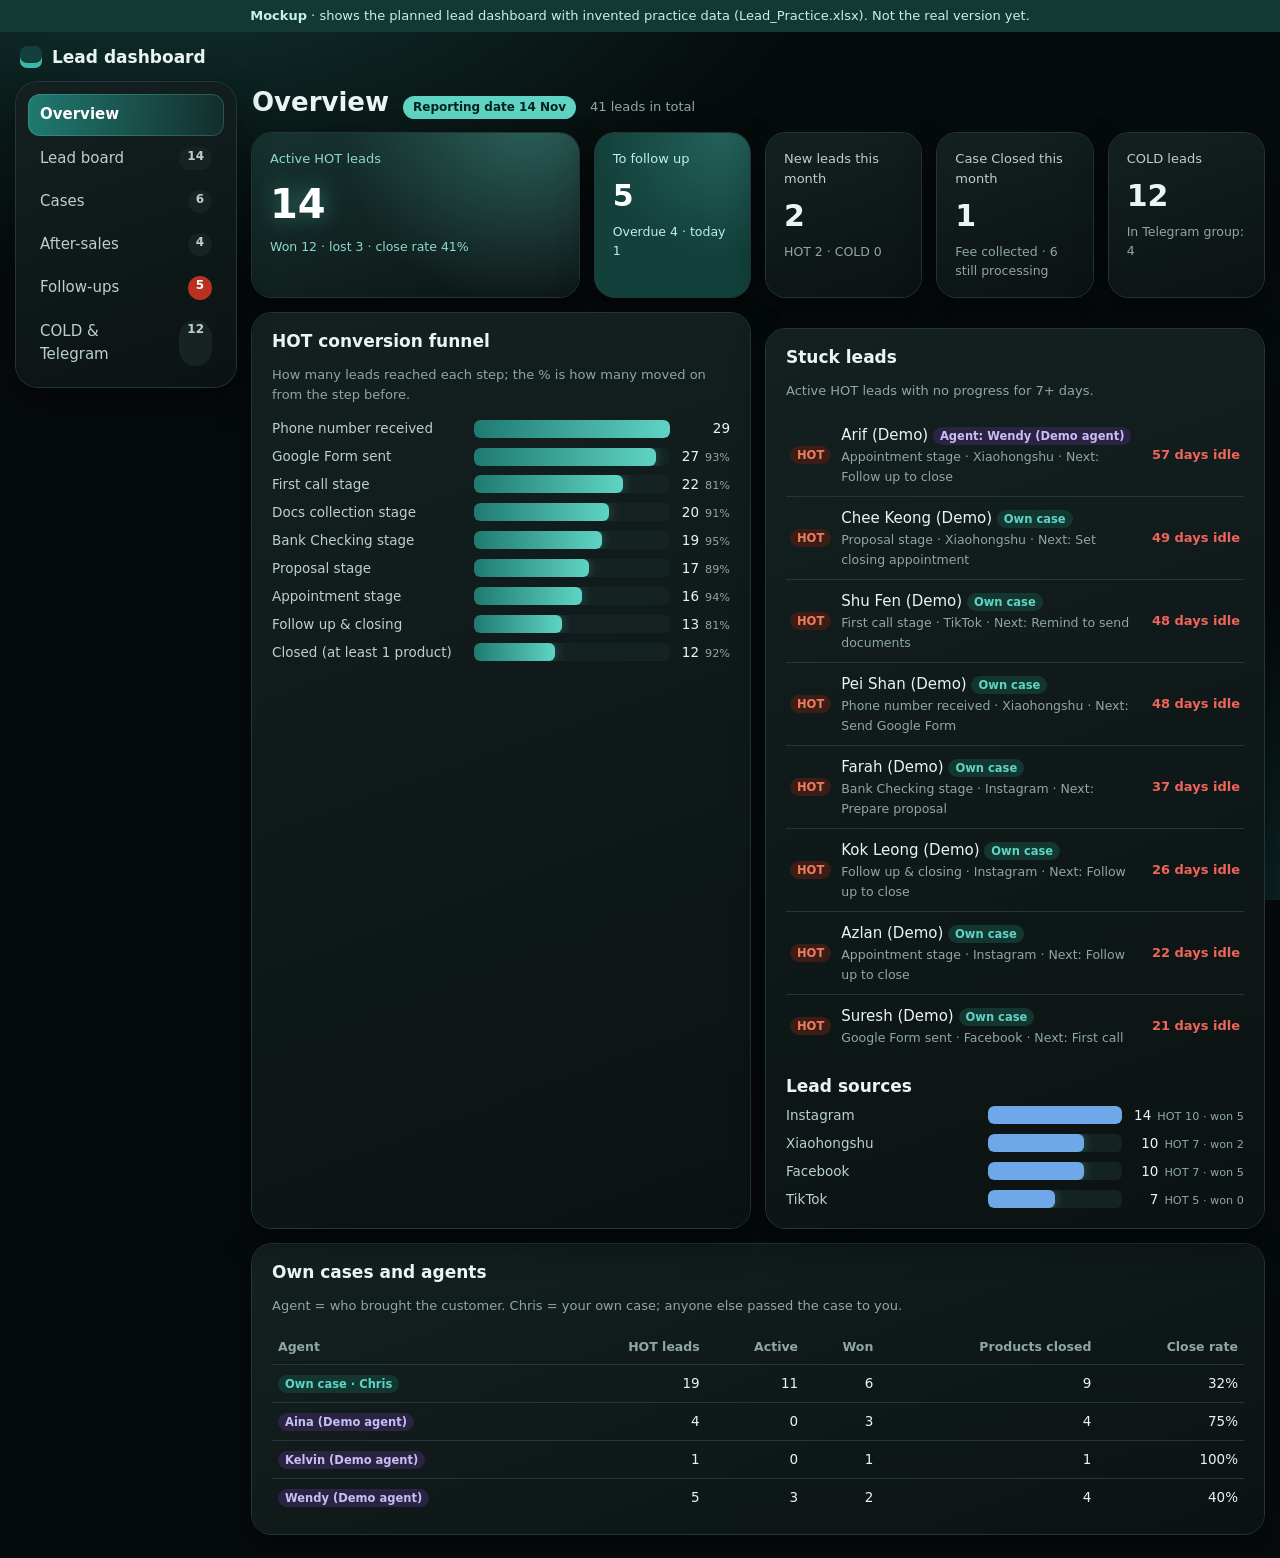
==== commit e0dda991: "Dark teal night theme: soft glows, gradient panels and pills - Near-black canvas with soft teal glow" ====
--- a/mockups/lead-dashboard.html
+++ b/mockups/lead-dashboard.html
@@ -7,17 +7,19 @@
 <style>
 :root {
   color-scheme: dark;
-  --brand: #39E27A; --on-brand: #04140A; --brand-deep: #0E3A22; --brand-soft: #0F2A1C; --brand-ink: #9CF5BE; --brand-ink-2: #6FD69A;
-  --gold: #1FAA55; --page: #050806; --surface: #0C1410; --surface-2: #13201A; --border: #1E3328;
-  --ink: #E6F2EA; --ink-2: #B5CBBE; --muted: #86A292; --btn: #39E27A; --btn-ink: #04140A;
+  --brand: #5FD4C4; --on-brand: #05211D; --brand-deep: #12403A; --brand-soft: #143832; --brand-ink: #C2F2EA; --brand-ink-2: #8FD9CC;
+  --gold: #3FB8A8; --page: #060B0B; --surface: #0E1616; --surface-2: #172222; --border: #24363A;
+  --ink: #EAF4F2; --ink-2: #BCD0CC; --muted: #8FA7A3; --btn: #1F7A70; --btn-ink: #FFFFFF;
+  --panel: linear-gradient(160deg, #142020 0%, #0B1212 100%);
+  --active: linear-gradient(90deg, #1F7A70 0%, rgba(31, 122, 112, 0.18) 100%);
   --hot: #F07A5A; --hot-bg: #3A1D16; --cold: #6FA8E8; --cold-bg: #172A40;
   --good: #7CC473; --overdue: #F0645A; --critical-fill: #B8321F;
-  --grid: #14231B;
-  --glow: 0 0 0 1px var(--border), 0 0 24px rgba(57, 226, 122, 0.06);
+  --grid: #142222;
+  --glow: 0 0 0 1px var(--border), 0 14px 34px rgba(0, 0, 0, 0.45);
   --font: -apple-system, BlinkMacSystemFont, "Segoe UI", "PingFang SC", "Microsoft YaHei", "Noto Sans SC", system-ui, sans-serif;
 }
 * { box-sizing: border-box; }
-html, body { margin: 0; background: var(--page); color: var(--ink); font: 15px/1.55 var(--font); -webkit-font-smoothing: antialiased; }
+html, body { margin: 0; background: radial-gradient(1100px 620px at 12% -12%, #123A36 0%, transparent 62%), radial-gradient(900px 640px at 105% 110%, #0D2B2A 0%, transparent 60%), var(--page); background-attachment: fixed; min-height: 100%; color: var(--ink); font: 15px/1.55 var(--font); -webkit-font-smoothing: antialiased; }
 h1, h2, h3 { margin: 0 0 8px; line-height: 1.25; }
 h1 { font-size: 26px; } h2 { font-size: 17px; font-weight: 650; } h3 { font-size: 14px; font-weight: 650; }
 .muted { color: var(--muted); } .small { font-size: 13px; } .num { font-variant-numeric: tabular-nums; }
@@ -25,10 +27,10 @@
 .topbar { display: flex; align-items: center; gap: 10px; padding: 12px 20px; font-weight: 700; font-size: 17px; }
 .mark { width: 22px; height: 22px; border-radius: 7px; background: var(--brand-deep); box-shadow: inset 0 -5px 0 var(--gold); }
 .layout { display: grid; grid-template-columns: 220px minmax(0, 1fr); gap: 16px; padding: 0 16px 24px; }
-nav { position: sticky; top: 12px; align-self: start; background: var(--surface); box-shadow: var(--glow); border-radius: 22px; padding: 12px; display: flex; flex-direction: column; gap: 2px; }
+nav { position: sticky; top: 12px; align-self: start; background: var(--panel); box-shadow: var(--glow); border-radius: 22px; padding: 12px; display: flex; flex-direction: column; gap: 2px; }
 nav a { display: flex; justify-content: space-between; gap: 8px; padding: 9px 12px; border-radius: 12px; color: var(--ink-2); text-decoration: none; }
 nav a:hover { background: var(--surface-2); }
-nav a.active { background: var(--brand-soft); color: var(--brand-ink); font-weight: 650; }
+nav a.active { background: var(--active); color: #fff; font-weight: 650; box-shadow: inset 0 0 0 1px rgba(95, 212, 196, 0.25); }
 .count { background: var(--surface-2); border-radius: 999px; padding: 0 8px; font-size: 12px; font-weight: 600; }
 nav a.active .count { background: var(--surface); }
 .count.alert { background: var(--critical-fill); color: #fff; }
@@ -36,22 +38,22 @@
 .head { display: flex; flex-wrap: wrap; align-items: baseline; gap: 6px 14px; margin: 4px 0 14px; }
 .head h1 { margin: 0; }
 .rd { background: var(--brand); color: var(--on-brand); border-radius: 999px; padding: 2px 10px; font-size: 12px; font-weight: 650; }
-.card { background: var(--surface); border-radius: 20px; padding: 18px 20px; min-width: 0; box-shadow: var(--glow); }
+.card { background: var(--panel); border-radius: 20px; padding: 18px 20px; min-width: 0; box-shadow: var(--glow); }
 .card + .card, .tiles + .card, .grid + .card, .card + .grid { margin-top: 16px; }
 .tiles { display: grid; gap: 16px; grid-template-columns: repeat(auto-fit, minmax(170px, 1fr)); margin-bottom: 16px; }
-.tile { background: var(--surface); border-radius: 20px; padding: 16px 18px; box-shadow: var(--glow); }
+.tile { background: var(--panel); border-radius: 20px; padding: 16px 18px; box-shadow: var(--glow); }
 .tile .label { font-size: 13px; color: var(--ink-2); }
 .tile .value { font-size: 30px; font-weight: 700; margin: 4px 0 2px; font-variant-numeric: tabular-nums; }
 .tile .foot { font-size: 12.5px; color: var(--muted); }
-.tile.hero { background: var(--brand-soft); } .tile.hero .label, .tile.hero .foot { color: var(--brand-ink-2); } .tile.hero .value { color: var(--brand); font-size: 40px; text-shadow: 0 0 18px rgba(57, 226, 122, 0.45); }
-.tile.alert { background: var(--brand-deep); } .tile.alert .label, .tile.alert .foot { color: #A8F0C4; } .tile.alert .value { color: #fff; }
+.tile.hero { background: radial-gradient(circle at 85% -10%, rgba(95, 212, 196, 0.32), transparent 58%), linear-gradient(160deg, #163330, #0C1414); } .tile.hero .label, .tile.hero .foot { color: var(--brand-ink-2); } .tile.hero .value { color: #fff; font-size: 40px; text-shadow: 0 0 22px rgba(95, 212, 196, 0.45); }
+.tile.alert { background: var(--brand-deep); } .tile.alert { background: radial-gradient(circle at 80% 0%, rgba(95, 212, 196, 0.22), transparent 60%), var(--brand-deep); } .tile.alert .label, .tile.alert .foot { color: #BDEFE6; } .tile.alert .value { color: #fff; }
 @media (min-width: 1100px) { .tiles { grid-template-columns: repeat(6, minmax(0, 1fr)); } .tile.hero { grid-column: span 2; } }
 .grid { display: grid; gap: 16px; grid-template-columns: repeat(auto-fit, minmax(min(100%, 380px), 1fr)); }
 /* funnel */
 .funnel { display: grid; grid-template-columns: minmax(90px, 190px) 1fr auto; gap: 7px 12px; align-items: center; font-size: 13.5px; }
 .funnel .lbl { color: var(--ink-2); }
 .bar { height: 18px; background: var(--grid); border-radius: 6px; overflow: hidden; }
-.bar > i { display: block; height: 100%; background: linear-gradient(90deg, #1FAA55, var(--brand)); border-radius: 6px; box-shadow: 0 0 10px rgba(57, 226, 122, 0.35); }
+.bar > i { display: block; height: 100%; background: linear-gradient(90deg, #1F7A70, var(--brand)); border-radius: 6px; box-shadow: 0 0 12px rgba(95, 212, 196, 0.35); }
 .bar.cold > i { background: var(--cold); }
 .funnel .v { text-align: right; white-space: nowrap; }
 .funnel .v small { color: var(--muted); margin-left: 6px; }
@@ -69,7 +71,7 @@
 .count:empty { display: none; }
 @media (max-width: 560px) { .list li { flex-wrap: wrap; } .list .grow { flex: 1 1 60%; } .list .when { margin-left: auto; } }
 .card.warn { box-shadow: 0 0 0 1px var(--overdue); margin-bottom: 16px; } .card.warn h2 { color: var(--overdue); }
-.tag.own { background: #10301C; color: var(--brand); } .tag.agent { background: #2A2342; color: #C9BDF5; }
+.tag.own { background: #133631; color: var(--brand); } .tag.agent { background: #2A2342; color: #C9BDF5; }
 .filters .sep { width: 1px; align-self: stretch; background: var(--border); margin: 0 4px; }
 .paybar { display: flex; align-items: center; gap: 8px; margin: 4px 0 2px; } .paybar .bar { flex: 1; max-width: 160px; height: 8px; }
 table.sched { margin: 6px 0 2px; font-size: 12.5px; } table.sched td { padding: 3px 6px; border-top: 1px solid var(--border); }
@@ -87,17 +89,17 @@
 .group-h:first-child { margin-top: 0; }
 /* kanban */
 .board { display: grid; grid-auto-flow: column; grid-auto-columns: 210px; gap: 12px; overflow-x: auto; padding-bottom: 8px; }
-.col { background: var(--surface); box-shadow: var(--glow); border-radius: 18px; padding: 12px; min-height: 160px; }
+.col { background: var(--panel); box-shadow: var(--glow); border-radius: 18px; padding: 12px; min-height: 160px; }
 .col h3 { display: flex; justify-content: space-between; gap: 6px; font-size: 13px; }
 .col h3 .n { color: var(--muted); font-weight: 600; }
 .kcard { background: var(--surface-2); border-radius: 12px; padding: 9px 10px; margin-top: 8px; cursor: pointer; font-size: 13px; }
-.kcard:hover { outline: 1px solid var(--brand); box-shadow: 0 0 14px rgba(57, 226, 122, 0.25); }
+.kcard:hover { outline: 1px solid var(--brand); box-shadow: 0 0 16px rgba(95, 212, 196, 0.25); }
 .kcard .nm { font-weight: 650; }
 .kcard .meta { color: var(--muted); font-size: 12px; }
 .kcard.stuck { box-shadow: inset 3px 0 0 var(--overdue); }
 .filters { display: flex; gap: 6px; margin-bottom: 12px; flex-wrap: wrap; }
-.pill { font: inherit; font-size: 13px; border: 1px solid var(--border); background: var(--surface); color: var(--ink-2); padding: 5px 12px; border-radius: 999px; cursor: pointer; }
-.pill.active { background: var(--btn); color: var(--btn-ink); border-color: transparent; font-weight: 600; }
+.pill { font: inherit; font-size: 13px; border: 1px solid #2C4A47; background: var(--surface); color: var(--ink-2); padding: 5px 12px; border-radius: 999px; cursor: pointer; }
+.pill.active { background: linear-gradient(90deg, #1F7A70, #134A44); color: #fff; border-color: transparent; font-weight: 600; box-shadow: 0 4px 14px rgba(31, 122, 112, 0.35); }
 table { width: 100%; border-collapse: collapse; font-size: 13.5px; }
 th, td { text-align: left; padding: 8px 6px; border-top: 1px solid var(--border); }
 th { color: var(--muted); font-weight: 600; font-size: 12.5px; border-top: 0; }
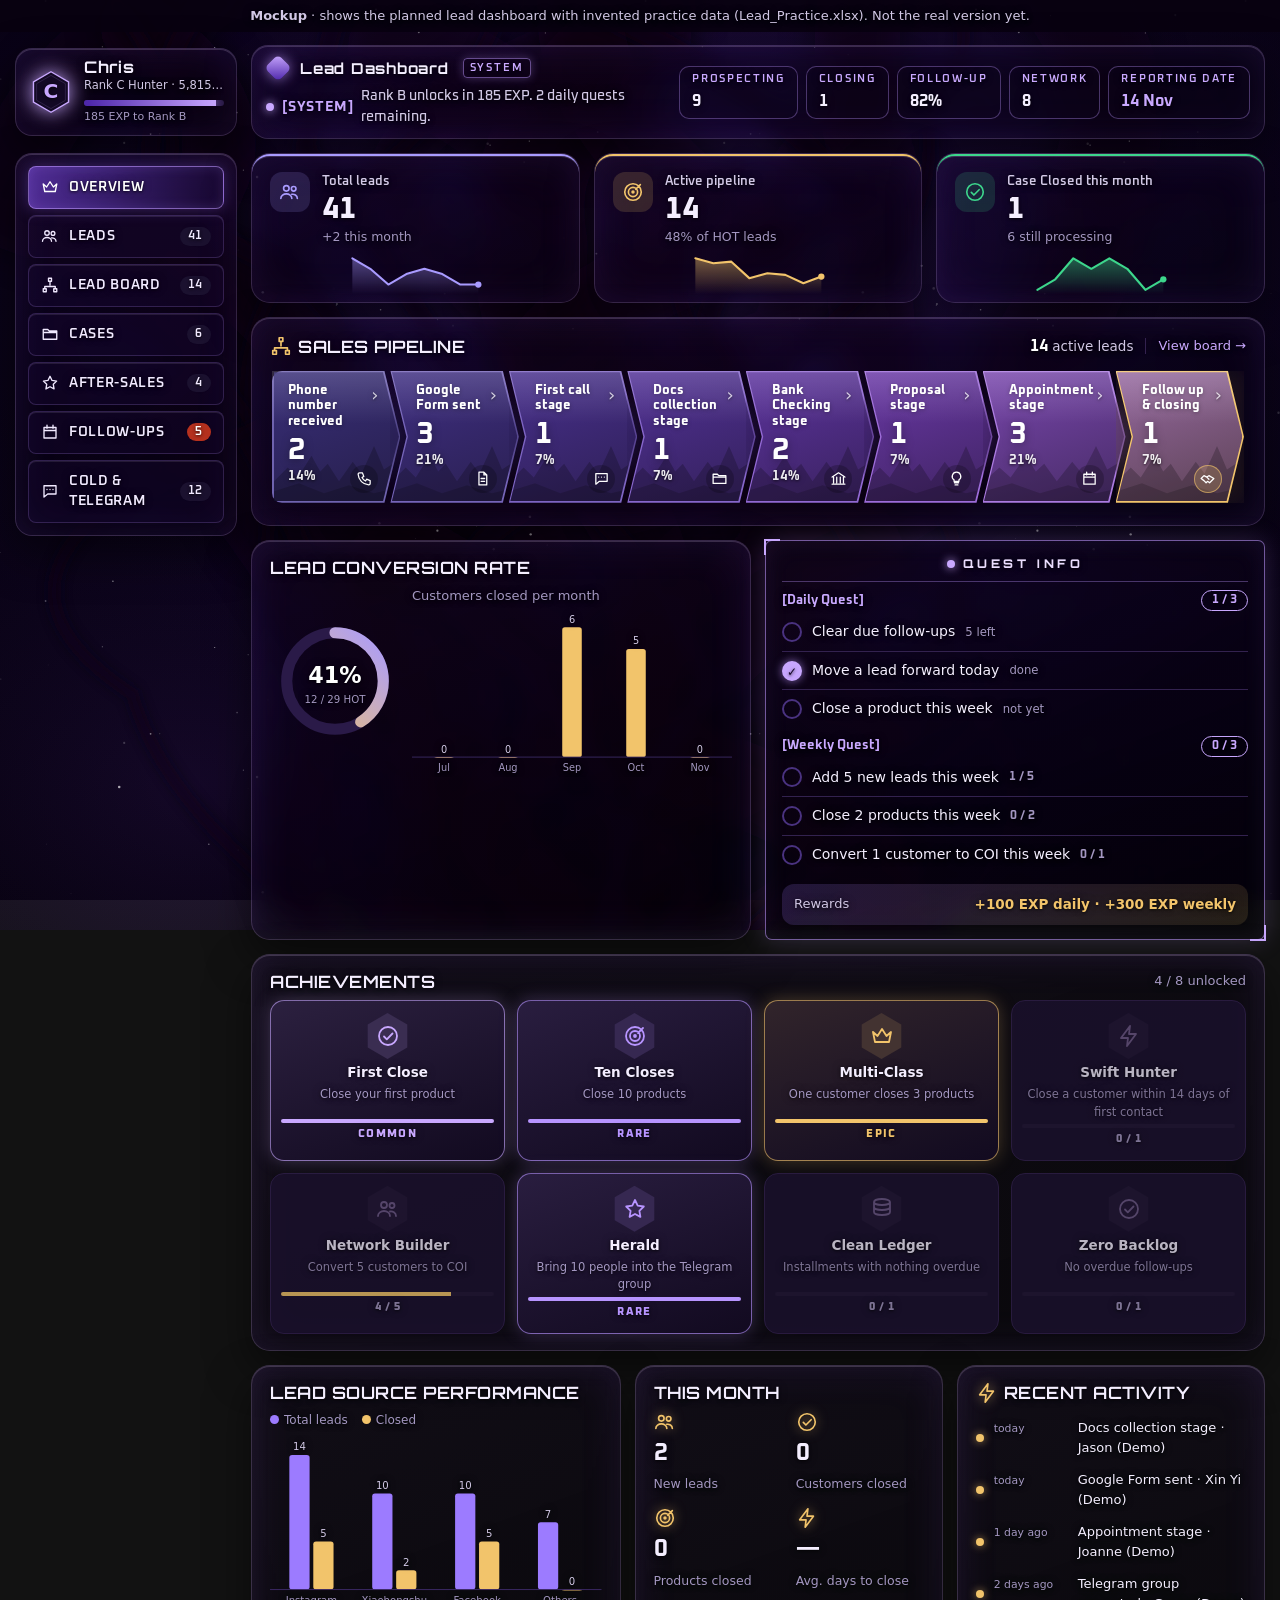
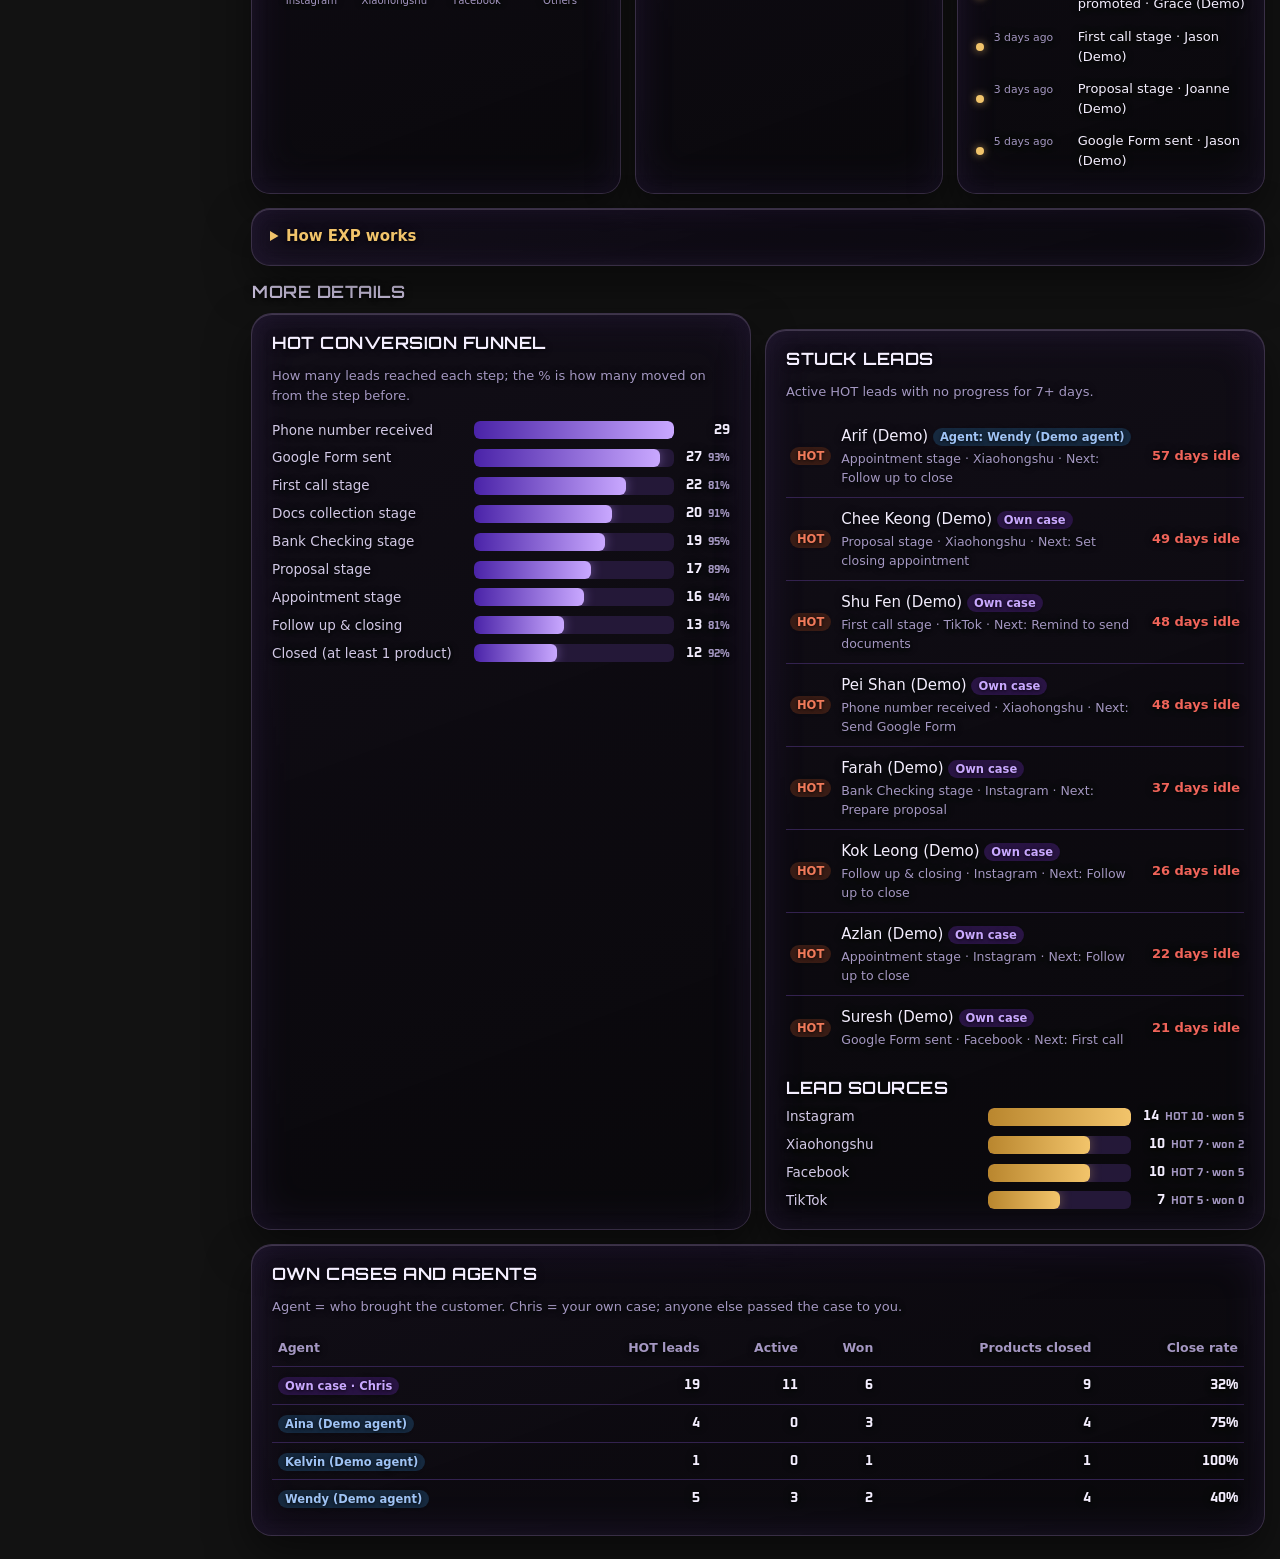
==== commit 90ee82fb: "Lead mockup: system-style look, dark violet glass, own background, game fonts - Look (layout kept): " ====
--- a/mockups/lead-dashboard.html
+++ b/mockups/lead-dashboard.html
@@ -5,32 +5,53 @@
 <meta name="viewport" content="width=device-width, initial-scale=1">
 <title>Lead dashboard · mockup</title>
 <style>
+@font-face { font-family: "Orbitron"; src: url([data-uri]) format("truetype"); font-weight: 400 900; font-display: swap; }
+@font-face { font-family: "Oxanium"; src: url([data-uri]) format("truetype"); font-weight: 200 800; font-display: swap; }
 :root {
   color-scheme: dark;
-  --brand: #5FD4C4; --on-brand: #05211D; --brand-deep: #12403A; --brand-soft: #143832; --brand-ink: #C2F2EA; --brand-ink-2: #8FD9CC;
-  --gold: #3FB8A8; --page: #060B0B; --surface: #0E1616; --surface-2: #172222; --border: #24363A;
-  --ink: #EAF4F2; --ink-2: #BCD0CC; --muted: #8FA7A3; --btn: #1F7A70; --btn-ink: #FFFFFF;
-  --panel: linear-gradient(160deg, #142020 0%, #0B1212 100%);
-  --active: linear-gradient(90deg, #1F7A70 0%, rgba(31, 122, 112, 0.18) 100%);
+  --brand: #C9A8FF; --on-brand: #16082A; --brand-deep: #3A1626; --brand-soft: #2A1545; --brand-ink: #EBDDFF; --brand-ink-2: #D6BFFF;
+  --gold: #F2C46B; --blue: #C9A8FF; --epic: #B794FF; --page: #07030E; --surface: #120A20; --surface-2: #1C1230; --border: #33224F;
+  --ink: #F4EEFF; --ink-2: #D2C8E6; --muted: #A497C2; --btn: #6B3FC9; --btn-ink: #FFFFFF;
+  --panel: linear-gradient(160deg, rgba(100, 50, 180, 0.07) 0%, rgba(18, 4, 38, 0.18) 50%, rgba(4, 0, 10, 0.32) 100%);
+  --haze: blur(9px) saturate(130%) brightness(0.66);
+  --display: "Oxanium", "DIN Alternate", "Bahnschrift", "Arial Narrow", sans-serif;
+  --title: "Orbitron", "Trajan Pro", "Copperplate", Georgia, sans-serif;
+  --active: linear-gradient(90deg, #6B3FC9 0%, #4A23A8 100%);
+  --sys: 0 0 0 1px rgba(190, 150, 255, 0.55), 0 0 26px rgba(190, 150, 255, 0.22), inset 0 0 26px rgba(190, 150, 255, 0.07);
   --hot: #F07A5A; --hot-bg: #3A1D16; --cold: #6FA8E8; --cold-bg: #172A40;
   --good: #7CC473; --overdue: #F0645A; --critical-fill: #B8321F;
-  --grid: #142222;
-  --glow: 0 0 0 1px var(--border), 0 14px 34px rgba(0, 0, 0, 0.45);
+  --grid: #241838;
+  --glow: 0 0 0 1px rgba(200, 160, 255, 0.24), 0 18px 44px rgba(0, 0, 0, 0.5), inset 0 1px 0 rgba(235, 215, 255, 0.18), inset 0 0 44px rgba(150, 90, 240, 0.12);
   --font: -apple-system, BlinkMacSystemFont, "Segoe UI", "PingFang SC", "Microsoft YaHei", "Noto Sans SC", system-ui, sans-serif;
 }
 * { box-sizing: border-box; }
-html, body { margin: 0; background: radial-gradient(1100px 620px at 12% -12%, #123A36 0%, transparent 62%), radial-gradient(900px 640px at 105% 110%, #0D2B2A 0%, transparent 60%), var(--page); background-attachment: fixed; min-height: 100%; color: var(--ink); font: 15px/1.55 var(--font); -webkit-font-smoothing: antialiased; }
-h1, h2, h3 { margin: 0 0 8px; line-height: 1.25; }
+html, body { margin: 0; background: url("data:image/svg+xml,%3Csvg%20xmlns%3D%22http%3A%2F%2Fwww.w3.org%2F2000%2Fsvg%22%20width%3D%22600%22%20height%3D%22600%22%3E%3Ccircle%20cx%3D%220.0%22%20cy%3D%22552.5%22%20r%3D%220.52%22%20fill%3D%22%23fff%22%20opacity%3D%220.26%22%2F%3E%3Ccircle%20cx%3D%22437.6%22%20cy%3D%22319.6%22%20r%3D%220.56%22%20fill%3D%22%23fff%22%20opacity%3D%220.53%22%2F%3E%3Ccircle%20cx%3D%22453.0%22%20cy%3D%22325.7%22%20r%3D%220.95%22%20fill%3D%22%23fff%22%20opacity%3D%220.47%22%2F%3E%3Ccircle%20cx%3D%22490.1%22%20cy%3D%22145.2%22%20r%3D%220.61%22%20fill%3D%22%23fff%22%20opacity%3D%220.50%22%2F%3E%3Ccircle%20cx%3D%22418.8%22%20cy%3D%2232.3%22%20r%3D%220.95%22%20fill%3D%22%23fff%22%20opacity%3D%220.38%22%2F%3E%3Ccircle%20cx%3D%22553.4%22%20cy%3D%22484.4%22%20r%3D%220.34%22%20fill%3D%22%23fff%22%20opacity%3D%220.41%22%2F%3E%3Ccircle%20cx%3D%22553.9%22%20cy%3D%22413.1%22%20r%3D%220.91%22%20fill%3D%22%23fff%22%20opacity%3D%220.44%22%2F%3E%3Ccircle%20cx%3D%22547.2%22%20cy%3D%22545.0%22%20r%3D%220.61%22%20fill%3D%22%23fff%22%20opacity%3D%220.32%22%2F%3E%3Ccircle%20cx%3D%22502.3%22%20cy%3D%22199.4%22%20r%3D%220.37%22%20fill%3D%22%23fff%22%20opacity%3D%220.30%22%2F%3E%3Ccircle%20cx%3D%22257.1%22%20cy%3D%22176.9%22%20r%3D%221.23%22%20fill%3D%22%23fff%22%20opacity%3D%220.43%22%2F%3E%3Ccircle%20cx%3D%22437.6%22%20cy%3D%22526.7%22%20r%3D%220.26%22%20fill%3D%22%23fff%22%20opacity%3D%220.29%22%2F%3E%3Ccircle%20cx%3D%22336.4%22%20cy%3D%22305.3%22%20r%3D%220.66%22%20fill%3D%22%23fff%22%20opacity%3D%220.25%22%2F%3E%3Ccircle%20cx%3D%22545.4%22%20cy%3D%2232.9%22%20r%3D%220.60%22%20fill%3D%22%23fff%22%20opacity%3D%220.32%22%2F%3E%3Ccircle%20cx%3D%22398.7%22%20cy%3D%22554.6%22%20r%3D%220.77%22%20fill%3D%22%23fff%22%20opacity%3D%220.23%22%2F%3E%3Ccircle%20cx%3D%22243.4%22%20cy%3D%22170.2%22%20r%3D%220.60%22%20fill%3D%22%23fff%22%20opacity%3D%220.36%22%2F%3E%3Ccircle%20cx%3D%22199.5%22%20cy%3D%22319.0%22%20r%3D%220.88%22%20fill%3D%22%23fff%22%20opacity%3D%220.27%22%2F%3E%3Ccircle%20cx%3D%22543.9%22%20cy%3D%22274.7%22%20r%3D%221.15%22%20fill%3D%22%23fff%22%20opacity%3D%220.47%22%2F%3E%3Ccircle%20cx%3D%22380.6%22%20cy%3D%22309.7%22%20r%3D%220.76%22%20fill%3D%22%23fff%22%20opacity%3D%220.49%22%2F%3E%3Ccircle%20cx%3D%22563.7%22%20cy%3D%22238.0%22%20r%3D%220.98%22%20fill%3D%22%23fff%22%20opacity%3D%220.28%22%2F%3E%3Ccircle%20cx%3D%22352.1%22%20cy%3D%22210.4%22%20r%3D%220.56%22%20fill%3D%22%23fff%22%20opacity%3D%220.35%22%2F%3E%3Ccircle%20cx%3D%22476.8%22%20cy%3D%22526.5%22%20r%3D%220.32%22%20fill%3D%22%23fff%22%20opacity%3D%220.56%22%2F%3E%3Ccircle%20cx%3D%2246.6%22%20cy%3D%22244.1%22%20r%3D%220.37%22%20fill%3D%22%23fff%22%20opacity%3D%220.19%22%2F%3E%3Ccircle%20cx%3D%22597.7%22%20cy%3D%22132.0%22%20r%3D%220.90%22%20fill%3D%22%23fff%22%20opacity%3D%220.22%22%2F%3E%3Ccircle%20cx%3D%22274.3%22%20cy%3D%22355.7%22%20r%3D%220.35%22%20fill%3D%22%23fff%22%20opacity%3D%220.61%22%2F%3E%3Ccircle%20cx%3D%22530.7%22%20cy%3D%22534.3%22%20r%3D%221.17%22%20fill%3D%22%23fff%22%20opacity%3D%220.60%22%2F%3E%3Ccircle%20cx%3D%22456.7%22%20cy%3D%22165.3%22%20r%3D%220.21%22%20fill%3D%22%23fff%22%20opacity%3D%220.27%22%2F%3E%3Ccircle%20cx%3D%2245.6%22%20cy%3D%221.0%22%20r%3D%220.88%22%20fill%3D%22%23fff%22%20opacity%3D%220.27%22%2F%3E%3Ccircle%20cx%3D%22444.7%22%20cy%3D%22293.6%22%20r%3D%220.96%22%20fill%3D%22%23fff%22%20opacity%3D%220.27%22%2F%3E%3Ccircle%20cx%3D%22529.3%22%20cy%3D%22141.1%22%20r%3D%220.61%22%20fill%3D%22%23fff%22%20opacity%3D%220.60%22%2F%3E%3Ccircle%20cx%3D%2271.0%22%20cy%3D%22293.6%22%20r%3D%220.20%22%20fill%3D%22%23fff%22%20opacity%3D%220.61%22%2F%3E%3Ccircle%20cx%3D%22382.2%22%20cy%3D%22553.3%22%20r%3D%220.22%22%20fill%3D%22%23fff%22%20opacity%3D%220.60%22%2F%3E%3Ccircle%20cx%3D%22112.9%22%20cy%3D%22581.2%22%20r%3D%220.82%22%20fill%3D%22%23fff%22%20opacity%3D%220.49%22%2F%3E%3Ccircle%20cx%3D%22159.8%22%20cy%3D%22133.7%22%20r%3D%220.43%22%20fill%3D%22%23fff%22%20opacity%3D%220.43%22%2F%3E%3Ccircle%20cx%3D%2231.4%22%20cy%3D%22461.7%22%20r%3D%220.97%22%20fill%3D%22%23fff%22%20opacity%3D%220.51%22%2F%3E%3Ccircle%20cx%3D%22298.9%22%20cy%3D%2219.6%22%20r%3D%220.32%22%20fill%3D%22%23fff%22%20opacity%3D%220.61%22%2F%3E%3Ccircle%20cx%3D%2278.5%22%20cy%3D%22412.7%22%20r%3D%221.18%22%20fill%3D%22%23fff%22%20opacity%3D%220.17%22%2F%3E%3Ccircle%20cx%3D%22529.9%22%20cy%3D%22516.8%22%20r%3D%221.29%22%20fill%3D%22%23fff%22%20opacity%3D%220.63%22%2F%3E%3Ccircle%20cx%3D%22458.9%22%20cy%3D%22251.8%22%20r%3D%220.47%22%20fill%3D%22%23fff%22%20opacity%3D%220.51%22%2F%3E%3Ccircle%20cx%3D%22529.3%22%20cy%3D%22239.0%22%20r%3D%220.46%22%20fill%3D%22%23fff%22%20opacity%3D%220.35%22%2F%3E%3Ccircle%20cx%3D%22532.2%22%20cy%3D%22335.3%22%20r%3D%220.59%22%20fill%3D%22%23fff%22%20opacity%3D%220.46%22%2F%3E%3Ccircle%20cx%3D%22440.9%22%20cy%3D%22201.0%22%20r%3D%221.00%22%20fill%3D%22%23fff%22%20opacity%3D%220.36%22%2F%3E%3Ccircle%20cx%3D%22119.2%22%20cy%3D%22187.0%22%20r%3D%221.28%22%20fill%3D%22%23fff%22%20opacity%3D%220.65%22%2F%3E%3Ccircle%20cx%3D%22379.4%22%20cy%3D%22523.3%22%20r%3D%221.21%22%20fill%3D%22%23fff%22%20opacity%3D%220.25%22%2F%3E%3Ccircle%20cx%3D%22387.1%22%20cy%3D%2281.2%22%20r%3D%220.75%22%20fill%3D%22%23fff%22%20opacity%3D%220.43%22%2F%3E%3Ccircle%20cx%3D%22462.8%22%20cy%3D%22567.5%22%20r%3D%220.73%22%20fill%3D%22%23fff%22%20opacity%3D%220.24%22%2F%3E%3Ccircle%20cx%3D%22268.0%22%20cy%3D%2299.7%22%20r%3D%220.93%22%20fill%3D%22%23fff%22%20opacity%3D%220.41%22%2F%3E%3Ccircle%20cx%3D%22336.9%22%20cy%3D%22304.0%22%20r%3D%221.03%22%20fill%3D%22%23fff%22%20opacity%3D%220.33%22%2F%3E%3Ccircle%20cx%3D%22450.5%22%20cy%3D%2215.6%22%20r%3D%220.53%22%20fill%3D%22%23fff%22%20opacity%3D%220.42%22%2F%3E%3Ccircle%20cx%3D%22121.7%22%20cy%3D%22433.8%22%20r%3D%220.52%22%20fill%3D%22%23fff%22%20opacity%3D%220.27%22%2F%3E%3Ccircle%20cx%3D%22395.7%22%20cy%3D%22257.5%22%20r%3D%220.28%22%20fill%3D%22%23fff%22%20opacity%3D%220.54%22%2F%3E%3Ccircle%20cx%3D%22493.7%22%20cy%3D%22549.3%22%20r%3D%221.20%22%20fill%3D%22%23fff%22%20opacity%3D%220.49%22%2F%3E%3Ccircle%20cx%3D%22575.3%22%20cy%3D%2215.1%22%20r%3D%221.04%22%20fill%3D%22%23fff%22%20opacity%3D%220.45%22%2F%3E%3Ccircle%20cx%3D%22434.4%22%20cy%3D%22538.9%22%20r%3D%220.24%22%20fill%3D%22%23fff%22%20opacity%3D%220.22%22%2F%3E%3Ccircle%20cx%3D%2248.2%22%20cy%3D%2264.9%22%20r%3D%220.29%22%20fill%3D%22%23fff%22%20opacity%3D%220.15%22%2F%3E%3Ccircle%20cx%3D%22363.0%22%20cy%3D%22567.4%22%20r%3D%220.41%22%20fill%3D%22%23fff%22%20opacity%3D%220.22%22%2F%3E%3Ccircle%20cx%3D%22121.3%22%20cy%3D%22404.9%22%20r%3D%220.47%22%20fill%3D%22%23fff%22%20opacity%3D%220.38%22%2F%3E%3Ccircle%20cx%3D%22596.4%22%20cy%3D%22253.6%22%20r%3D%220.94%22%20fill%3D%22%23fff%22%20opacity%3D%220.54%22%2F%3E%3Ccircle%20cx%3D%22238.1%22%20cy%3D%22249.9%22%20r%3D%220.27%22%20fill%3D%22%23fff%22%20opacity%3D%220.27%22%2F%3E%3Ccircle%20cx%3D%22484.6%22%20cy%3D%22584.6%22%20r%3D%220.37%22%20fill%3D%22%23fff%22%20opacity%3D%220.61%22%2F%3E%3Ccircle%20cx%3D%22305.2%22%20cy%3D%2273.3%22%20r%3D%220.43%22%20fill%3D%22%23fff%22%20opacity%3D%220.45%22%2F%3E%3Ccircle%20cx%3D%22102.3%22%20cy%3D%2246.8%22%20r%3D%220.50%22%20fill%3D%22%23fff%22%20opacity%3D%220.47%22%2F%3E%3Ccircle%20cx%3D%22333.7%22%20cy%3D%22288.4%22%20r%3D%221.29%22%20fill%3D%22%23fff%22%20opacity%3D%220.19%22%2F%3E%3Ccircle%20cx%3D%22248.1%22%20cy%3D%22188.7%22%20r%3D%220.20%22%20fill%3D%22%23fff%22%20opacity%3D%220.15%22%2F%3E%3Ccircle%20cx%3D%22248.1%22%20cy%3D%2254.8%22%20r%3D%220.46%22%20fill%3D%22%23fff%22%20opacity%3D%220.61%22%2F%3E%3Ccircle%20cx%3D%22466.5%22%20cy%3D%22458.4%22%20r%3D%220.68%22%20fill%3D%22%23fff%22%20opacity%3D%220.58%22%2F%3E%3Ccircle%20cx%3D%22577.5%22%20cy%3D%22480.6%22%20r%3D%220.93%22%20fill%3D%22%23fff%22%20opacity%3D%220.44%22%2F%3E%3Ccircle%20cx%3D%22208.8%22%20cy%3D%22244.2%22%20r%3D%220.75%22%20fill%3D%22%23fff%22%20opacity%3D%220.40%22%2F%3E%3Ccircle%20cx%3D%22340.5%22%20cy%3D%22433.1%22%20r%3D%220.93%22%20fill%3D%22%23fff%22%20opacity%3D%220.47%22%2F%3E%3Ccircle%20cx%3D%22437.4%22%20cy%3D%22530.7%22%20r%3D%221.13%22%20fill%3D%22%23fff%22%20opacity%3D%220.64%22%2F%3E%3Ccircle%20cx%3D%22262.8%22%20cy%3D%22292.2%22%20r%3D%221.25%22%20fill%3D%22%23fff%22%20opacity%3D%220.64%22%2F%3E%3Ccircle%20cx%3D%22214.7%22%20cy%3D%2247.5%22%20r%3D%220.58%22%20fill%3D%22%23fff%22%20opacity%3D%220.59%22%2F%3E%3Ccircle%20cx%3D%22425.0%22%20cy%3D%22442.8%22%20r%3D%221.25%22%20fill%3D%22%23fff%22%20opacity%3D%220.54%22%2F%3E%3Ccircle%20cx%3D%22124.2%22%20cy%3D%22142.9%22%20r%3D%221.08%22%20fill%3D%22%23fff%22%20opacity%3D%220.20%22%2F%3E%3Ccircle%20cx%3D%22549.3%22%20cy%3D%22480.1%22%20r%3D%220.90%22%20fill%3D%22%23fff%22%20opacity%3D%220.51%22%2F%3E%3Ccircle%20cx%3D%22321.5%22%20cy%3D%22265.8%22%20r%3D%221.16%22%20fill%3D%22%23fff%22%20opacity%3D%220.43%22%2F%3E%3Ccircle%20cx%3D%22524.2%22%20cy%3D%22162.3%22%20r%3D%220.96%22%20fill%3D%22%23fff%22%20opacity%3D%220.37%22%2F%3E%3Ccircle%20cx%3D%22237.1%22%20cy%3D%22112.5%22%20r%3D%220.85%22%20fill%3D%22%23fff%22%20opacity%3D%220.27%22%2F%3E%3Ccircle%20cx%3D%22539.3%22%20cy%3D%22493.2%22%20r%3D%220.57%22%20fill%3D%22%23fff%22%20opacity%3D%220.49%22%2F%3E%3Ccircle%20cx%3D%22526.4%22%20cy%3D%2269.6%22%20r%3D%220.54%22%20fill%3D%22%23fff%22%20opacity%3D%220.61%22%2F%3E%3Ccircle%20cx%3D%220.8%22%20cy%3D%2279.1%22%20r%3D%220.64%22%20fill%3D%22%23fff%22%20opacity%3D%220.16%22%2F%3E%3Ccircle%20cx%3D%22415.7%22%20cy%3D%22538.7%22%20r%3D%220.39%22%20fill%3D%22%23fff%22%20opacity%3D%220.26%22%2F%3E%3Ccircle%20cx%3D%22568.4%22%20cy%3D%22419.9%22%20r%3D%220.39%22%20fill%3D%22%23fff%22%20opacity%3D%220.21%22%2F%3E%3Ccircle%20cx%3D%22376.0%22%20cy%3D%229.6%22%20r%3D%221.09%22%20fill%3D%22%23fff%22%20opacity%3D%220.45%22%2F%3E%3Ccircle%20cx%3D%22450.7%22%20cy%3D%2276.8%22%20r%3D%220.56%22%20fill%3D%22%23fff%22%20opacity%3D%220.51%22%2F%3E%3Ccircle%20cx%3D%22573.0%22%20cy%3D%22328.7%22%20r%3D%220.85%22%20fill%3D%22%23fff%22%20opacity%3D%220.54%22%2F%3E%3Ccircle%20cx%3D%22421.5%22%20cy%3D%22440.2%22%20r%3D%220.86%22%20fill%3D%22%23fff%22%20opacity%3D%220.20%22%2F%3E%3Ccircle%20cx%3D%2227.2%22%20cy%3D%22368.0%22%20r%3D%220.45%22%20fill%3D%22%23fff%22%20opacity%3D%220.44%22%2F%3E%3Ccircle%20cx%3D%22150.6%22%20cy%3D%22133.8%22%20r%3D%220.88%22%20fill%3D%22%23fff%22%20opacity%3D%220.46%22%2F%3E%3Ccircle%20cx%3D%22487.7%22%20cy%3D%22143.7%22%20r%3D%221.20%22%20fill%3D%22%23fff%22%20opacity%3D%220.18%22%2F%3E%3Ccircle%20cx%3D%22414.4%22%20cy%3D%22244.0%22%20r%3D%221.07%22%20fill%3D%22%23fff%22%20opacity%3D%220.48%22%2F%3E%3C%2Fsvg%3E"), url("data:image/svg+xml,%3Csvg%20xmlns%3D%22http%3A%2F%2Fwww.w3.org%2F2000%2Fsvg%22%20viewBox%3D%220%200%201200%20900%22%20preserveAspectRatio%3D%22xMidYMid%20slice%22%3E%3Cdefs%3E%3Cfilter%20id%3D%22b%22%20x%3D%22-20%25%22%20y%3D%22-20%25%22%20width%3D%22140%25%22%20height%3D%22140%25%22%3E%3CfeGaussianBlur%20stdDeviation%3D%2216%22%2F%3E%3C%2Ffilter%3E%3Cfilter%20id%3D%22b2%22%3E%3CfeGaussianBlur%20stdDeviation%3D%225%22%2F%3E%3C%2Ffilter%3E%3CradialGradient%20id%3D%22neb%22%20cx%3D%2258%25%22%20cy%3D%2238%25%22%20r%3D%2255%25%22%3E%3Cstop%20offset%3D%220%22%20stop-color%3D%22%236A3BC0%22%20stop-opacity%3D%220.18%22%2F%3E%3Cstop%20offset%3D%220.45%22%20stop-color%3D%22%23341A70%22%20stop-opacity%3D%220.12%22%2F%3E%3Cstop%20offset%3D%221%22%20stop-color%3D%22%2312062A%22%20stop-opacity%3D%220%22%2F%3E%3C%2FradialGradient%3E%3CradialGradient%20id%3D%22neb2%22%20cx%3D%2215%25%22%20cy%3D%2285%25%22%20r%3D%2245%25%22%3E%3Cstop%20offset%3D%220%22%20stop-color%3D%22%235B2A9E%22%20stop-opacity%3D%220.16%22%2F%3E%3Cstop%20offset%3D%221%22%20stop-color%3D%22%2312062A%22%20stop-opacity%3D%220%22%2F%3E%3C%2FradialGradient%3E%3C%2Fdefs%3E%3Crect%20width%3D%221200%22%20height%3D%22900%22%20fill%3D%22url(%23neb)%22%2F%3E%3Crect%20width%3D%221200%22%20height%3D%22900%22%20fill%3D%22url(%23neb2)%22%2F%3E%3Cpath%20d%3D%22M300%20900%20Q213%20773%20382%20647%20Q271%20561%20467%20475%20Q540%20371%20412%20268%20Q267%20152%20629%2036%22%20fill%3D%22none%22%20stroke%3D%22%2308030F%22%20stroke-width%3D%2252%22%20stroke-linecap%3D%22round%22%20opacity%3D%220.43%22%20filter%3D%22url(%23b)%22%2F%3E%3Cpath%20d%3D%22M689%20900%20Q864%20818%20614%20735%20Q586%20650%20528%20565%20Q415%20446%20759%20327%20Q662%20219%20829%20111%22%20fill%3D%22none%22%20stroke%3D%22%2308030F%22%20stroke-width%3D%2246%22%20stroke-linecap%3D%22round%22%20opacity%3D%220.50%22%20filter%3D%22url(%23b)%22%2F%3E%3Cpath%20d%3D%22M631%20900%20Q521%20801%20793%20703%20Q651%20584%20886%20466%20Q1024%20328%201033%20191%20Q1081%2056%20895%20-79%22%20fill%3D%22none%22%20stroke%3D%22%2308030F%22%20stroke-width%3D%2294%22%20stroke-linecap%3D%22round%22%20opacity%3D%220.43%22%20filter%3D%22url(%23b)%22%2F%3E%3Cpath%20d%3D%22M518%20900%20Q461%20795%20340%20689%20Q294%20559%20175%20429%20Q299%20327%2013%20224%20Q8%20118%20186%2012%22%20fill%3D%22none%22%20stroke%3D%22%2308030F%22%20stroke-width%3D%2278%22%20stroke-linecap%3D%22round%22%20opacity%3D%220.44%22%20filter%3D%22url(%23b)%22%2F%3E%3Cpath%20d%3D%22M614%20900%20Q654%20785%20626%20670%20Q555%20562%20851%20454%20Q796%20330%20827%20205%20Q779%2070%20829%20-65%22%20fill%3D%22none%22%20stroke%3D%22%2308030F%22%20stroke-width%3D%2280%22%20stroke-linecap%3D%22round%22%20opacity%3D%220.54%22%20filter%3D%22url(%23b)%22%2F%3E%3Cpath%20d%3D%22M493%20900%20Q623%20805%20600%20710%20Q653%20622%20782%20533%20Q716%20427%20564%20320%20Q617%20199%20380%2078%22%20fill%3D%22none%22%20stroke%3D%22%2308030F%22%20stroke-width%3D%22110%22%20stroke-linecap%3D%22round%22%20opacity%3D%220.48%22%20filter%3D%22url(%23b)%22%2F%3E%3Cpath%20d%3D%22M400%20900%20Q427%20775%20416%20649%20Q231%20556%20653%20462%20Q475%20361%20501%20260%20Q474%20160%20598%2059%22%20fill%3D%22none%22%20stroke%3D%22%2308030F%22%20stroke-width%3D%22102%22%20stroke-linecap%3D%22round%22%20opacity%3D%220.58%22%20filter%3D%22url(%23b)%22%2F%3E%3Cpath%20d%3D%22M815%20900%20Q887%20810%20561%20720%20Q663%20594%20557%20467%20Q399%20360%20699%20253%20Q516%20125%20548%20-3%22%20fill%3D%22none%22%20stroke%3D%22%2308030F%22%20stroke-width%3D%2280%22%20stroke-linecap%3D%22round%22%20opacity%3D%220.55%22%20filter%3D%22url(%23b)%22%2F%3E%3Cpath%20d%3D%22M573%20900%20Q393%20819%20507%20738%20Q586%20625%20317%20512%20Q354%20378%20161%20244%20Q266%20148%20127%2053%22%20fill%3D%22none%22%20stroke%3D%22%2308030F%22%20stroke-width%3D%2268%22%20stroke-linecap%3D%22round%22%20opacity%3D%220.63%22%20filter%3D%22url(%23b)%22%2F%3E%3Cpath%20d%3D%22M863%20900%20Q1046%20776%20863%20651%20Q979%20514%20721%20377%20Q896%20253%20867%20129%20Q1003%206%20630%20-117%22%20fill%3D%22none%22%20stroke%3D%22%230C0418%22%20stroke-width%3D%2212%22%20stroke-linecap%3D%22round%22%20opacity%3D%220.6%22%20filter%3D%22url(%23b2)%22%2F%3E%3Cpath%20d%3D%22M566%20900%20Q620%20772%20472%20643%20Q323%20528%20731%20412%20Q567%20316%20801%20221%20Q751%20127%20549%2032%22%20fill%3D%22none%22%20stroke%3D%22%230C0418%22%20stroke-width%3D%2221%22%20stroke-linecap%3D%22round%22%20opacity%3D%220.6%22%20filter%3D%22url(%23b2)%22%2F%3E%3Cpath%20d%3D%22M310%20900%20Q155%20789%20124%20679%20Q-65%20555%20233%20431%20Q216%20325%20314%20219%20Q451%20118%20476%2016%22%20fill%3D%22none%22%20stroke%3D%22%230C0418%22%20stroke-width%3D%2212%22%20stroke-linecap%3D%22round%22%20opacity%3D%220.6%22%20filter%3D%22url(%23b2)%22%2F%3E%3Cpath%20d%3D%22M705%20900%20Q809%20803%20922%20707%20Q988%20624%20798%20541%20Q755%20457%20672%20372%20Q590%20277%20695%20182%22%20fill%3D%22none%22%20stroke%3D%22%230C0418%22%20stroke-width%3D%2213%22%20stroke-linecap%3D%22round%22%20opacity%3D%220.6%22%20filter%3D%22url(%23b2)%22%2F%3E%3Cpath%20d%3D%22M618%20900%20Q735%20815%20359%20729%20Q218%20604%20261%20479%20Q238%20391%20103%20304%20Q217%20168%20109%2032%22%20fill%3D%22none%22%20stroke%3D%22%230C0418%22%20stroke-width%3D%2212%22%20stroke-linecap%3D%22round%22%20opacity%3D%220.6%22%20filter%3D%22url(%23b2)%22%2F%3E%3Cpath%20d%3D%22M568%20900%20Q575%20786%20665%20671%20Q616%20538%20442%20405%20Q377%20286%20286%20167%20Q300%2087%20327%207%22%20fill%3D%22none%22%20stroke%3D%22%230C0418%22%20stroke-width%3D%2218%22%20stroke-linecap%3D%22round%22%20opacity%3D%220.6%22%20filter%3D%22url(%23b2)%22%2F%3E%3Cpath%20d%3D%22M357%20900%20Q280%20783%20321%20665%20Q298%20551%20230%20437%20Q440%20332%20146%20228%20Q125%20128%20190%2028%22%20fill%3D%22none%22%20stroke%3D%22%230C0418%22%20stroke-width%3D%2218%22%20stroke-linecap%3D%22round%22%20opacity%3D%220.6%22%20filter%3D%22url(%23b2)%22%2F%3E%3C%2Fsvg%3E") center / cover no-repeat, radial-gradient(1400px 900px at 50% 25%, #1C0B38 0%, #0A0318 45%, #030008 100%); background-attachment: fixed; min-height: 100%; color: var(--ink); font: 15px/1.55 var(--font); -webkit-font-smoothing: antialiased; }
+h1, h2, h3 { margin: 0 0 8px; line-height: 1.25; font-family: var(--title); font-weight: 700; letter-spacing: 0.03em; } h2 { font-size: 15px; } .hunter-name { font-size: 16px !important; } .brandname { font-size: 15px !important; } nav a { letter-spacing: 0.05em !important; font-size: 13.5px !important; } .st small, .sys-tag { letter-spacing: 0.08em; }
+h2 { text-transform: uppercase; } .num, .value, .stat .value, .chev b, .stage b { font-family: var(--display); font-weight: 700; }
+.sysmsg, .st small, .lic-k, .sys-tag, .q-h, .chip, .rd, .pill, .qtab, .rar, .chev-n, .stat .label { font-family: var(--display); font-weight: 600; }
 h1 { font-size: 26px; } h2 { font-size: 17px; font-weight: 650; } h3 { font-size: 14px; font-weight: 650; }
 .muted { color: var(--muted); } .small { font-size: 13px; } .num { font-variant-numeric: tabular-nums; }
-.ribbon { background: var(--brand-soft); color: var(--brand-ink); font-size: 13px; padding: 6px 16px; text-align: center; }
-.topbar { display: flex; align-items: center; gap: 10px; padding: 12px 20px; font-weight: 700; font-size: 17px; }
-.mark { width: 22px; height: 22px; border-radius: 7px; background: var(--brand-deep); box-shadow: inset 0 -5px 0 var(--gold); }
+.ribbon { background: rgba(8, 2, 16, 0.9); color: var(--ink-2); font-size: 13px; padding: 6px 16px; text-align: center; }
+.topbar { display: grid; grid-template-columns: 220px minmax(0, 1fr); align-items: center; gap: 16px; padding: 14px 16px 16px; font-weight: 700; font-size: 17px; }
+.hunter { display: flex; align-items: center; gap: 10px; padding: 10px 12px; min-width: 0; border-radius: 16px; background: var(--panel); backdrop-filter: var(--haze); -webkit-backdrop-filter: var(--haze); box-shadow: var(--glow); }
+.hunter-txt { text-align: left; min-width: 0; flex: 1; }
+.avatar { position: relative; width: 56px; height: 56px; flex: none; border-radius: 12px; box-shadow: 0 0 0 1.5px var(--rc), 0 0 16px color-mix(in srgb, var(--rc) 55%, transparent); }
+.avatar img { width: 100%; height: 100%; object-fit: cover; border-radius: 12px; display: block; }
+.av-rank { position: absolute; right: -6px; bottom: -6px; min-width: 22px; height: 22px; padding: 0 5px; border-radius: 7px; display: grid; place-items: center; font-family: var(--display); font-size: 13px; font-weight: 800; color: #0B0614; background: var(--rc); box-shadow: 0 0 10px var(--rc); text-shadow: none; } .hunter .rank { width: 46px !important; height: 46px !important; flex: none; }
+.brandname { display: flex; align-items: center; gap: 10px; font-size: 17px; font-family: var(--title); letter-spacing: 0.05em; }
+.sysbar { align-self: stretch; display: flex; align-items: center; gap: 16px; flex-wrap: wrap; padding: 10px 14px; border-radius: 16px; background: var(--panel); backdrop-filter: var(--haze); -webkit-backdrop-filter: var(--haze); box-shadow: var(--glow); min-width: 0; }
+.sysbar-l { flex: 1 1 280px; min-width: 0; display: flex; flex-direction: column; gap: 6px; }
+.sysmsg { display: flex; align-items: center; gap: 8px; font-size: 13.5px; font-weight: 500; color: var(--ink-2); } .sysmsg b { color: var(--blue); letter-spacing: 0.06em; }
+.sysbar-r { display: flex; flex-wrap: wrap; gap: 8px; } .sysbar .st { padding: 4px 12px; min-width: 0; font-weight: 500; } .sysbar .st b { font-size: 16px; } .sysbar .rdst b { color: var(--blue); } .hunter-name { font-family: var(--title); font-weight: 700; font-size: 19px; line-height: 1.1; letter-spacing: 0.04em; } .hunter-rank { font-size: 11.5px; white-space: nowrap; overflow: hidden; text-overflow: ellipsis; color: var(--ink-2); font-weight: 500; }
+.hunter .xp { margin: 5px 0 2px; width: 100%; } .hunter .xp i { background: linear-gradient(90deg, #4A23A8, var(--blue)); box-shadow: 0 0 10px rgba(190, 150, 255, 0.8); } .hunter-next { font-size: 11px; color: var(--muted); font-weight: 500; }
+.sysnote { flex-wrap: wrap; } .sysnote .statsrow { padding: 0; } .sysnote .st { padding: 3px 10px; min-width: 0; } .sysnote .st b { font-size: 15px; }
+@media (max-width: 820px) { .topbar { grid-template-columns: 1fr; padding: 12px 12px 14px; } }
+.mark { width: 24px; height: 24px; border-radius: 6px; transform: rotate(45deg) scale(0.8); background: linear-gradient(135deg, #C9A8FF, #4A23A8); box-shadow: 0 0 16px rgba(190, 150, 255, 0.7); }
 .layout { display: grid; grid-template-columns: 220px minmax(0, 1fr); gap: 16px; padding: 0 16px 24px; }
-nav { position: sticky; top: 12px; align-self: start; background: var(--panel); box-shadow: var(--glow); border-radius: 22px; padding: 12px; display: flex; flex-direction: column; gap: 2px; }
-nav a { display: flex; justify-content: space-between; gap: 8px; padding: 9px 12px; border-radius: 12px; color: var(--ink-2); text-decoration: none; }
-nav a:hover { background: var(--surface-2); }
-nav a.active { background: var(--active); color: #fff; font-weight: 650; box-shadow: inset 0 0 0 1px rgba(95, 212, 196, 0.25); }
+nav { position: sticky; top: 12px; align-self: start; background: var(--panel); backdrop-filter: var(--haze); -webkit-backdrop-filter: var(--haze); box-shadow: var(--glow); border-radius: 16px; padding: 12px; display: flex; flex-direction: column; gap: 6px; }
+nav a { display: flex; align-items: center; gap: 10px; padding: 10px 12px; border-radius: 8px; color: #F1E9FF; text-decoration: none; font-family: var(--display); font-weight: 600; font-size: 15px; letter-spacing: 0.12em; text-transform: uppercase; background: rgba(40, 14, 80, 0.22); border: 1px solid rgba(190, 150, 255, 0.20); box-shadow: inset 0 1px 0 rgba(240, 225, 255, 0.10); } nav a .navt { flex: 1; } nav a .gicon { width: 18px; height: 18px; flex: none; }
+nav a:hover { background: rgba(52, 24, 96, 0.7); border-color: rgba(175, 135, 255, 0.35); }
+nav a.active { background: linear-gradient(90deg, rgba(107, 63, 201, 0.7), rgba(30, 12, 64, 0.6)); color: #fff; border-color: rgba(190, 150, 255, 0.6); box-shadow: 0 0 16px rgba(150, 100, 255, 0.35), inset 0 0 12px rgba(175, 135, 255, 0.18); }
 .count { background: var(--surface-2); border-radius: 999px; padding: 0 8px; font-size: 12px; font-weight: 600; }
 nav a.active .count { background: var(--surface); }
 .count.alert { background: var(--critical-fill); color: #fff; }
@@ -38,23 +59,23 @@
 .head { display: flex; flex-wrap: wrap; align-items: baseline; gap: 6px 14px; margin: 4px 0 14px; }
 .head h1 { margin: 0; }
 .rd { background: var(--brand); color: var(--on-brand); border-radius: 999px; padding: 2px 10px; font-size: 12px; font-weight: 650; }
-.card { background: var(--panel); border-radius: 20px; padding: 18px 20px; min-width: 0; box-shadow: var(--glow); }
+.card { backdrop-filter: var(--haze); -webkit-backdrop-filter: var(--haze); background: var(--panel); border-radius: 20px; padding: 18px 20px; min-width: 0; box-shadow: var(--glow); }
 .card + .card, .tiles + .card, .grid + .card, .card + .grid { margin-top: 16px; }
 .tiles { display: grid; gap: 16px; grid-template-columns: repeat(auto-fit, minmax(170px, 1fr)); margin-bottom: 16px; }
-.tile { background: var(--panel); border-radius: 20px; padding: 16px 18px; box-shadow: var(--glow); }
+.tile { backdrop-filter: var(--haze); -webkit-backdrop-filter: var(--haze); background: var(--panel); border-radius: 20px; padding: 16px 18px; box-shadow: var(--glow); }
 .tile .label { font-size: 13px; color: var(--ink-2); }
 .tile .value { font-size: 30px; font-weight: 700; margin: 4px 0 2px; font-variant-numeric: tabular-nums; }
 .tile .foot { font-size: 12.5px; color: var(--muted); }
-.tile.hero { background: radial-gradient(circle at 85% -10%, rgba(95, 212, 196, 0.32), transparent 58%), linear-gradient(160deg, #163330, #0C1414); } .tile.hero .label, .tile.hero .foot { color: var(--brand-ink-2); } .tile.hero .value { color: #fff; font-size: 40px; text-shadow: 0 0 22px rgba(95, 212, 196, 0.45); }
-.tile.alert { background: var(--brand-deep); } .tile.alert { background: radial-gradient(circle at 80% 0%, rgba(95, 212, 196, 0.22), transparent 60%), var(--brand-deep); } .tile.alert .label, .tile.alert .foot { color: #BDEFE6; } .tile.alert .value { color: #fff; }
+.tile.hero { background: radial-gradient(circle at 85% -10%, rgba(185, 150, 255, 0.35), transparent 58%), linear-gradient(160deg, #2A1A5E, #140A26); } .tile.hero .label, .tile.hero .foot { color: var(--brand-ink-2); } .tile.hero .value { color: #fff; font-size: 40px; text-shadow: 0 0 22px rgba(185, 150, 255, 0.55); }
+.tile.alert { background: var(--brand-deep); } .tile.alert { background: radial-gradient(circle at 80% 0%, rgba(255, 100, 120, 0.25), transparent 60%), var(--brand-deep); } .tile.alert .label, .tile.alert .foot { color: #FFD3DC; } .tile.alert .value { color: #fff; }
 @media (min-width: 1100px) { .tiles { grid-template-columns: repeat(6, minmax(0, 1fr)); } .tile.hero { grid-column: span 2; } }
 .grid { display: grid; gap: 16px; grid-template-columns: repeat(auto-fit, minmax(min(100%, 380px), 1fr)); }
 /* funnel */
 .funnel { display: grid; grid-template-columns: minmax(90px, 190px) 1fr auto; gap: 7px 12px; align-items: center; font-size: 13.5px; }
 .funnel .lbl { color: var(--ink-2); }
 .bar { height: 18px; background: var(--grid); border-radius: 6px; overflow: hidden; }
-.bar > i { display: block; height: 100%; background: linear-gradient(90deg, #1F7A70, var(--brand)); border-radius: 6px; box-shadow: 0 0 12px rgba(95, 212, 196, 0.35); }
-.bar.cold > i { background: var(--cold); }
+.bar > i { display: block; height: 100%; background: linear-gradient(90deg, #4A23A8, var(--blue)); border-radius: 6px; box-shadow: 0 0 12px rgba(190, 150, 255, 0.45); }
+.bar.cold > i { background: linear-gradient(90deg, #B9862E, var(--gold)); box-shadow: 0 0 12px rgba(242, 196, 107, 0.35); }
 .funnel .v { text-align: right; white-space: nowrap; }
 .funnel .v small { color: var(--muted); margin-left: 6px; }
 /* tags */
@@ -71,7 +92,7 @@
 .count:empty { display: none; }
 @media (max-width: 560px) { .list li { flex-wrap: wrap; } .list .grow { flex: 1 1 60%; } .list .when { margin-left: auto; } }
 .card.warn { box-shadow: 0 0 0 1px var(--overdue); margin-bottom: 16px; } .card.warn h2 { color: var(--overdue); }
-.tag.own { background: #133631; color: var(--brand); } .tag.agent { background: #2A2342; color: #C9BDF5; }
+.tag.own { background: #2A1545; color: var(--brand); } .tag.agent { background: #172A40; color: #9FC3F5; }
 .filters .sep { width: 1px; align-self: stretch; background: var(--border); margin: 0 4px; }
 .paybar { display: flex; align-items: center; gap: 8px; margin: 4px 0 2px; } .paybar .bar { flex: 1; max-width: 160px; height: 8px; }
 table.sched { margin: 6px 0 2px; font-size: 12.5px; } table.sched td { padding: 3px 6px; border-top: 1px solid var(--border); }
@@ -89,17 +110,17 @@
 .group-h:first-child { margin-top: 0; }
 /* kanban */
 .board { display: grid; grid-auto-flow: column; grid-auto-columns: 210px; gap: 12px; overflow-x: auto; padding-bottom: 8px; }
-.col { background: var(--panel); box-shadow: var(--glow); border-radius: 18px; padding: 12px; min-height: 160px; }
+.col { backdrop-filter: var(--haze); -webkit-backdrop-filter: var(--haze); background: var(--panel); box-shadow: var(--glow); border-radius: 18px; padding: 12px; min-height: 160px; }
 .col h3 { display: flex; justify-content: space-between; gap: 6px; font-size: 13px; }
 .col h3 .n { color: var(--muted); font-weight: 600; }
 .kcard { background: var(--surface-2); border-radius: 12px; padding: 9px 10px; margin-top: 8px; cursor: pointer; font-size: 13px; }
-.kcard:hover { outline: 1px solid var(--brand); box-shadow: 0 0 16px rgba(95, 212, 196, 0.25); }
+.kcard:hover { outline: 1px solid var(--blue); box-shadow: 0 0 16px rgba(160, 120, 255, 0.35); }
 .kcard .nm { font-weight: 650; }
 .kcard .meta { color: var(--muted); font-size: 12px; }
 .kcard.stuck { box-shadow: inset 3px 0 0 var(--overdue); }
 .filters { display: flex; gap: 6px; margin-bottom: 12px; flex-wrap: wrap; }
-.pill { font: inherit; font-size: 13px; border: 1px solid #2C4A47; background: var(--surface); color: var(--ink-2); padding: 5px 12px; border-radius: 999px; cursor: pointer; }
-.pill.active { background: linear-gradient(90deg, #1F7A70, #134A44); color: #fff; border-color: transparent; font-weight: 600; box-shadow: 0 4px 14px rgba(31, 122, 112, 0.35); }
+.pill { font: inherit; font-size: 13px; border: 1px solid #4A3280; background: var(--surface); color: var(--ink-2); padding: 5px 12px; border-radius: 999px; cursor: pointer; }
+.pill.active { background: var(--active); color: #fff; border-color: transparent; font-weight: 700; box-shadow: 0 0 0 1px rgba(190, 150, 255, 0.45), 0 4px 14px rgba(107, 63, 201, 0.4); }
 table { width: 100%; border-collapse: collapse; font-size: 13.5px; }
 th, td { text-align: left; padding: 8px 6px; border-top: 1px solid var(--border); }
 th { color: var(--muted); font-weight: 600; font-size: 12.5px; border-top: 0; }
@@ -115,7 +136,117 @@
 .tl li .d { margin-left: auto; font-variant-numeric: tabular-nums; }
 dl { display: grid; grid-template-columns: auto 1fr; gap: 4px 12px; font-size: 13.5px; margin: 12px 0; }
 dt { color: var(--muted); }
+/* hunter / system styles */
+.sys-tag { font-size: 10.5px; letter-spacing: 0.18em; color: var(--blue); border: 1px solid rgba(190, 150, 255, 0.5); border-radius: 4px; padding: 1px 6px; margin-left: 4px; box-shadow: 0 0 10px rgba(190, 150, 255, 0.3); }
+.license { position: relative; z-index: 1; display: flex; gap: 18px; align-items: center; padding: 22px 24px 8px; max-width: 620px; }
+.lic-k { font-size: 11px; letter-spacing: 0.32em; color: var(--blue); font-weight: 700; }
+.license h1 { font-size: 34px; margin: 2px 0; font-style: normal; letter-spacing: 0.02em; }
+.lic-sub { color: var(--ink-2); font-size: 13.5px; margin-bottom: 6px; }
+.lic-next { color: var(--muted); font-size: 12px; margin-top: 4px; }
+.license .xp { max-width: 340px; } .license .xp i { background: linear-gradient(90deg, #4A23A8, #C9A8FF); box-shadow: 0 0 10px rgba(190, 150, 255, 0.8); }
+.statsrow { position: relative; z-index: 1; display: flex; flex-wrap: wrap; gap: 8px; padding: 6px 24px 20px; }
+.st { background: rgba(16, 8, 30, 0.35); border: 1px solid rgba(190, 150, 255, 0.35); border-radius: 10px; padding: 6px 12px; min-width: 104px; }
+.st small { display: block; font-size: 10.5px; letter-spacing: 0.16em; color: var(--blue); } .st b { font-size: 18px; }
+.sysnote { display: flex; align-items: center; gap: 8px; margin: -4px 0 16px; padding: 10px 14px; border-radius: 10px; background: rgba(8, 2, 18, 0.72); backdrop-filter: var(--haze); -webkit-backdrop-filter: var(--haze); box-shadow: var(--sys); font-size: 13.5px; color: var(--ink-2); } .sysnote b { color: var(--blue); letter-spacing: 0.06em; }
+.sys-dot { width: 8px; height: 8px; border-radius: 50%; background: var(--blue); box-shadow: 0 0 10px var(--blue); flex: none; }
+.syswin { position: relative; backdrop-filter: var(--haze); -webkit-backdrop-filter: var(--haze); background: var(--panel); border-radius: 6px; padding: 14px 16px; box-shadow: var(--sys); }
+.syswin::before, .syswin::after { content: ''; position: absolute; width: 14px; height: 14px; border: 2px solid var(--blue); }
+.syswin::before { top: -2px; left: -2px; border-right: 0; border-bottom: 0; } .syswin::after { bottom: -2px; right: -2px; border-left: 0; border-top: 0; }
+.syswin-h { font-family: var(--title); display: flex; align-items: center; justify-content: center; gap: 8px; font-size: 12px; letter-spacing: 0.3em; font-weight: 800; color: #EBDDFF; padding-bottom: 8px; margin-bottom: 6px; border-bottom: 1px solid rgba(190, 150, 255, 0.35); }
+.q-h { display: flex; justify-content: space-between; align-items: center; margin: 8px 0 2px; font-weight: 700; color: var(--blue); font-size: 13px; }
+.syswin .chip { border-color: var(--blue); color: var(--blue); }
+.syswin .missions li.ok .tick { background: var(--blue); border-color: var(--blue); color: var(--on-brand); box-shadow: 0 0 10px rgba(190, 150, 255, 0.7); }
+.syswin .reward b { color: var(--gold); font-size: 13.5px; }
+.ach { margin-bottom: 16px; }
+.badges { display: grid; gap: 12px; grid-template-columns: repeat(auto-fill, minmax(140px, 1fr)); }
+@media (min-width: 1100px) { .badges { grid-template-columns: repeat(4, minmax(0, 1fr)); } }
+.badge { --rc: #C9A8FF; display: flex; flex-direction: column; align-items: center; text-align: center; gap: 3px; padding: 12px 10px; border-radius: 14px; background: var(--surface-2); border: 1px solid var(--border); opacity: 0.75; }
+.badge.ok { opacity: 1; border-color: color-mix(in srgb, var(--rc) 60%, transparent); box-shadow: 0 0 18px color-mix(in srgb, var(--rc) 25%, transparent); background: linear-gradient(160deg, color-mix(in srgb, var(--rc) 14%, #120A20), #120A20); }
+.hex { width: 46px; height: 46px; display: grid; place-items: center; clip-path: polygon(50% 0, 93% 25%, 93% 75%, 50% 100%, 7% 75%, 7% 25%); background: #241838; }
+.badge.ok .hex { background: color-mix(in srgb, var(--rc) 22%, #120A20); } .hex .gicon { width: 24px; height: 24px; }
+.badge b { font-size: 13.5px; } .badge small { font-size: 11.5px; color: var(--muted); min-height: 2.6em; }
+.bprog { width: 100%; height: 4px; border-radius: 4px; background: #241838; overflow: hidden; } .bprog i { display: block; height: 100%; background: var(--rc); }
+.rar { font-size: 10.5px; letter-spacing: 0.14em; color: var(--rc); font-weight: 800; } .badge:not(.ok) .rar { color: var(--muted); letter-spacing: 0.04em; }
+.rank text { font-family: var(--font); }
+/* game-style overview */
+.gcard { backdrop-filter: var(--haze); -webkit-backdrop-filter: var(--haze); background: var(--panel); border-radius: 18px; padding: 16px 18px; box-shadow: var(--glow); min-width: 0; position: relative; overflow: hidden; }
+.gcard h2 { display: flex; align-items: center; gap: 6px; }
+.gi { display: inline-grid; place-items: center; } .gicon { width: 22px; height: 22px; }
+.gi.gold .gicon { filter: drop-shadow(0 0 6px rgba(242, 196, 107, 0.6)); }
+.banner { position: relative; border-radius: 22px; overflow: hidden; min-height: 230px; margin-bottom: 16px; box-shadow: var(--glow); }
+body.has-bg .banner-art { opacity: 0.55; } body.has-bg .banner { backdrop-filter: var(--haze); -webkit-backdrop-filter: var(--haze); }
+body, .gcard, .card, .tile, nav, .syswin, .hunter, .sysbar { text-shadow: 0 1px 3px rgba(0, 0, 0, 0.7), 0 0 8px rgba(0, 0, 0, 0.35); }
+.banner-art { position: absolute; inset: 0; width: 100%; height: 100%; }
+.banner::after { content: ''; position: absolute; inset: 0; background: linear-gradient(90deg, rgba(8, 3, 16, 0.9) 0%, rgba(8, 3, 16, 0.45) 50%, transparent 75%); }
+.banner-text { position: relative; z-index: 1; padding: 22px 24px; max-width: 560px; }
+.banner h1 { font-size: 32px; font-style: italic; letter-spacing: -0.01em; margin: 0 0 4px; background: linear-gradient(90deg, #FFFFFF, #E6D6FF); -webkit-background-clip: text; background-clip: text; color: transparent; text-shadow: 0 0 24px rgba(185, 150, 255, 0.35); }
+.banner p { color: var(--ink-2); font-style: italic; margin: 0 0 14px; }
+.banner-rd { position: absolute; z-index: 1; top: 16px; right: 16px; }
+.level { display: flex; align-items: center; gap: 10px; background: rgba(20, 10, 38, 0.75); border: 1px solid rgba(242, 196, 107, 0.45); border-radius: 14px; padding: 8px 12px; max-width: 420px; }
+.level .gicon { width: 28px; height: 28px; }
+.lv-top { display: flex; justify-content: space-between; gap: 10px; font-size: 13px; } .lv-top b { color: var(--gold); } .lv-top span { color: var(--ink-2); }
+.xp { height: 6px; border-radius: 6px; background: #2A1A48; margin-top: 5px; overflow: hidden; } .xp i { display: block; height: 100%; background: linear-gradient(90deg, #B9862E, #F2C46B); box-shadow: 0 0 10px rgba(242, 196, 107, 0.6); }
+.stats { display: grid; gap: 16px; grid-template-columns: repeat(auto-fit, minmax(220px, 1fr)); margin-bottom: 16px; }
+.stat { padding-bottom: 8px; border-top: 2px solid var(--c); }
+.stat-top { display: flex; gap: 12px; align-items: flex-start; }
+.stat .gi { width: 40px; height: 40px; border-radius: 12px; background: color-mix(in srgb, var(--c) 16%, transparent); flex: none; }
+.stat .label { font-size: 13px; color: var(--ink-2); } .stat .value { font-size: 30px; font-weight: 750; line-height: 1.15; } .stat .foot { font-size: 12.5px; color: var(--muted); }
+.spark { display: block; width: 100%; height: 42px; margin-top: 6px; }
+.grow3 { display: grid; gap: 16px; grid-template-columns: minmax(0, 1fr); margin-bottom: 16px; }
+@media (min-width: 1100px) { .grow3 { grid-template-columns: 1fr 1fr; } .grow3.b { grid-template-columns: 1.2fr 1fr 1fr; } }
+.card-h { display: flex; justify-content: space-between; align-items: center; gap: 8px; margin-bottom: 8px; } .card-h h2 { margin: 0; }
+.link { color: var(--blue); font-size: 13px; text-decoration: none; white-space: nowrap; }
+.conv { display: flex; gap: 12px; align-items: center; flex-wrap: wrap; } .ring { width: 130px; height: 130px; flex: none; } .conv-side { flex: 1; min-width: 150px; }
+.ring-v { fill: #fff; font-size: 24px; font-weight: 750; } .ring-s { fill: var(--muted); font-size: 11px; }
+.bars { width: 100%; height: auto; display: block; } .bar-v { fill: var(--ink-2); font-size: 11px; } .bar-l { fill: var(--muted); font-size: 11px; }
+.legend { display: flex; gap: 14px; font-size: 12px; color: var(--muted); margin-bottom: 4px; } .legend i { display: inline-block; width: 9px; height: 9px; border-radius: 50%; margin-right: 5px; }
+/* sales pipeline as a row of chevrons */
+.pipe-card { margin-bottom: 16px; }
+.pipe-meta { display: flex; align-items: center; gap: 12px; font-size: 13.5px; color: var(--ink-2); } .pipe-meta b { color: #fff; font-size: 16px; } .vsep { width: 1px; height: 16px; background: var(--border); }
+.chevrons { display: flex; gap: 0; overflow-x: auto; padding: 4px 2px 6px; scroll-snap-type: x proximity; }
+.chev { --sc: #2F6BFF; position: relative; flex: 1 0 128px; min-height: 132px; margin-left: -10px; padding: 12px 22px 12px 26px; display: flex; flex-direction: column; text-decoration: none; color: #fff; scroll-snap-align: start;
+  clip-path: polygon(0 0, calc(100% - 16px) 0, 100% 50%, calc(100% - 16px) 100%, 0 100%, 16px 50%);
+  --rim: color-mix(in srgb, var(--sc) 70%, #E9DCFF); background: var(--rim); backdrop-filter: var(--haze); -webkit-backdrop-filter: var(--haze); isolation: isolate; }
+.chev::before { content: ''; position: absolute; inset: 1.5px; z-index: -1; clip-path: inherit;
+  background: url("data:image/svg+xml,%3Csvg%20xmlns%3D%22http%3A%2F%2Fwww.w3.org%2F2000%2Fsvg%22%20viewBox%3D%220%200%20200%2060%22%20preserveAspectRatio%3D%22none%22%3E%3Cpath%20d%3D%22M0%2060%20L0%2040%20L22%2026%20L38%2036%20L60%2014%20L74%2030%20L86%2022%20L104%2040%20L126%2020%20L140%2032%20L156%2010%20L160%204%20L164%2010%20L176%2028%20L200%2018%20L200%2060%20Z%22%20fill%3D%22%23000%22%20opacity%3D%220.22%22%2F%3E%3Cpath%20d%3D%22M0%2060%20L0%2050%20L40%2042%20L80%2052%20L120%2044%20L160%2052%20L200%2046%20L200%2060%20Z%22%20fill%3D%22%23000%22%20opacity%3D%220.18%22%2F%3E%3C%2Fsvg%3E") bottom / 100% 46% no-repeat, linear-gradient(160deg, color-mix(in srgb, var(--sc) 62%, rgba(10, 3, 22, 0.55)), color-mix(in srgb, var(--sc) 26%, rgba(6, 1, 14, 0.75))); }
+.chev.last { --rim: #F2C46B; filter: drop-shadow(0 0 6px rgba(242, 196, 107, 0.45)); }
+.chev.last .chev-ic { background: rgba(242, 196, 107, 0.22); box-shadow: inset 0 0 0 1px rgba(242, 196, 107, 0.6); }
+.chev.first { margin-left: 0; padding-left: 16px; clip-path: polygon(0 0, calc(100% - 16px) 0, 100% 50%, calc(100% - 16px) 100%, 0 100%); border-radius: 10px 0 0 10px; }
+.chev::after { content: ''; position: absolute; inset: 0; pointer-events: none; background: linear-gradient(180deg, rgba(255, 255, 255, 0.16), transparent 40%); }
+.chev:hover { filter: brightness(1.18) saturate(1.1); }
+.chev-n { font-size: 13px; font-weight: 750; line-height: 1.2; min-height: 2.4em; padding-right: 10px; text-shadow: 0 1px 4px rgba(0, 0, 0, 0.35); }
+.chev-go { position: absolute; top: 10px; right: 22px; font-size: 18px; opacity: 0.75; }
+.chev b { font-size: 30px; line-height: 1.1; margin-top: 4px; text-shadow: 0 2px 10px rgba(0, 0, 0, 0.35); } .chev small { font-size: 13px; opacity: 0.9; }
+.chev-ic { position: absolute; right: 22px; bottom: 10px; width: 28px; height: 28px; display: grid; place-items: center; border-radius: 50%; background: rgba(0, 0, 0, 0.22); }
+.chev-ic .gicon { width: 17px; height: 17px; }
+.stages { display: grid; gap: 8px; grid-template-columns: repeat(auto-fill, minmax(120px, 1fr)); }
+.stage { --sc: #3B6BFF; display: flex; flex-direction: column; gap: 2px; padding: 10px 12px; border-radius: 12px; text-decoration: none; color: #fff; background: linear-gradient(150deg, color-mix(in srgb, var(--sc) 70%, #140A26), color-mix(in srgb, var(--sc) 25%, #140A26)); box-shadow: inset 0 0 0 1px color-mix(in srgb, var(--sc) 70%, transparent), 0 6px 18px color-mix(in srgb, var(--sc) 25%, transparent); }
+.stage:hover { transform: translateY(-2px); }
+.stage-n { font-size: 12px; font-weight: 650; min-height: 2.4em; } .stage b { font-size: 24px; line-height: 1.1; } .stage small { opacity: 0.85; }
+.chip { border: 1px solid var(--gold); color: var(--gold); border-radius: 999px; padding: 0 10px; font-size: 12px; font-weight: 700; }
+.missions { list-style: none; padding: 0; margin: 0; } .missions li { display: flex; gap: 10px; align-items: center; padding: 8px 0; border-top: 1px solid var(--border); font-size: 14px; } .missions li:first-child { border-top: 0; }
+.missions .tick { width: 20px; height: 20px; border-radius: 50%; border: 2px solid #4A3280; display: grid; place-items: center; font-size: 12px; font-weight: 800; flex: none; }
+.missions li.ok .tick { background: var(--gold); border-color: var(--gold); color: var(--on-brand); box-shadow: 0 0 10px rgba(242, 196, 107, 0.6); }
+.missions small { color: var(--muted); }
+.reward { display: flex; justify-content: space-between; align-items: center; margin-top: 10px; padding: 10px 12px; border-radius: 12px; background: linear-gradient(90deg, rgba(160, 120, 255, 0.18), rgba(242, 196, 107, 0.12)); } .reward span { color: var(--ink-2); font-size: 13px; } .reward b { color: var(--gold); font-size: 18px; }
+.month { display: grid; grid-template-columns: repeat(2, 1fr); gap: 14px; margin-top: 6px; } .month > div { display: flex; flex-direction: column; align-items: flex-start; gap: 2px; } .month b { font-size: 24px; } .month small { color: var(--muted); }
+.feed { list-style: none; padding: 0; margin: 0; } .feed li { display: flex; gap: 10px; align-items: baseline; padding: 6px 0; font-size: 13px; cursor: pointer; } .feed small { color: var(--muted); width: 74px; flex: none; }
+.dotg { width: 8px; height: 8px; border-radius: 50%; background: var(--gold); box-shadow: 0 0 8px rgba(242, 196, 107, 0.7); flex: none; align-self: center; }
+.exp { margin-bottom: 16px; } .exp summary { cursor: pointer; color: var(--gold); font-weight: 650; }
+.section-h { margin: 6px 0 12px; color: var(--ink-2); }
+.tbar { display: flex; flex-wrap: wrap; gap: 8px 10px; align-items: flex-end; margin-bottom: 12px; }
+.tbar input[type=search] { flex: 1 1 240px; font: inherit; font-size: 14px; color: var(--ink); background: var(--surface-2); border: 1px solid var(--border); border-radius: 10px; padding: 8px 12px; }
+.tbar input:focus, .fsel select:focus { outline: 2px solid rgba(190, 150, 255, 0.6); outline-offset: 1px; }
+.fsel { display: flex; flex-direction: column; gap: 2px; font-size: 11px; color: var(--muted); letter-spacing: 0.04em; }
+.fsel select { font: inherit; font-size: 13px; color: var(--ink); background: var(--surface-2); border: 1px solid var(--border); border-radius: 10px; padding: 7px 10px; }
+table.saas th { position: sticky; top: 0; background: #150C24; white-space: nowrap; }
+table.saas th.sortable { cursor: pointer; user-select: none; } table.saas th.on { color: var(--blue); } table.saas th .arrow { font-size: 10px; }
+table.saas tbody tr { cursor: pointer; } table.saas tbody tr:hover td { background: rgba(190, 150, 255, 0.06); }
+table.saas td { vertical-align: top; } table.saas .nm { font-weight: 650; } table.saas .sub { font-size: 12px; color: var(--muted); }
+.tfoot { margin-top: 10px; font-size: 12.5px; color: var(--muted); }
+@media (max-width: 560px) { .banner-art { height: 200px; } .banner::after { background: linear-gradient(180deg, rgba(8, 3, 16, 0.2) 0%, rgba(8, 3, 16, 0.85) 46%, rgba(8, 3, 16, 0.95) 100%); } .license { flex-direction: column; align-items: flex-start; padding-top: 176px; } .banner h1 { font-size: 24px; } .banner-rd { position: relative; top: auto; right: auto; z-index: 1; display: inline-block; margin: 0 0 0 24px; } .banner { padding-bottom: 14px; } }
 [hidden] { display: none !important; }
+
 @media (max-width: 820px) {
   .layout { grid-template-columns: 1fr; padding: 0 12px 24px; }
   nav { position: static; flex-direction: row; overflow-x: auto; border-radius: 16px; padding: 6px; }
@@ -126,10 +257,11 @@
 </head>
 <body>
 <div class="ribbon"><strong>Mockup</strong> · shows the planned lead dashboard with invented practice data (Lead_Practice.xlsx). Not the real version yet.</div>
-<div class="topbar"><span class="mark"></span>Lead dashboard</div>
+<div class="topbar"><div id="hunter" class="hunter"></div><div id="sysbar" class="sysbar"></div></div>
 <div class="layout">
   <nav id="nav">
     <a href="#overview" data-page="overview">Overview</a>
+    <a href="#leads" data-page="leads">Leads <span class="count" id="c-leads"></span></a>
     <a href="#board" data-page="board">Lead board <span class="count" id="c-board"></span></a>
     <a href="#cases" data-page="cases">Cases <span class="count" id="c-cases"></span></a>
     <a href="#aftersales" data-page="aftersales">After-sales <span class="count" id="c-after"></span></a>
@@ -138,6 +270,7 @@
   </nav>
   <main>
     <section id="p-overview"></section>
+    <section id="p-leads" hidden></section>
     <section id="p-board" hidden></section>
     <section id="p-cases" hidden></section>
     <section id="p-aftersales" hidden></section>
@@ -148,6 +281,7 @@
 <div id="drawer-root"></div>
 <script>
 const DATA = {"leads":[{"lead_id":"L-0001","name":"Ali (Demo)","platform":"TikTok","first_contact_date":"2026-10-26","category":"HOT","status":"Active","agent":"Chris","consultant":"Chris","phone":"018-000 1000","problem":"Loan rejected, wants to know why","next_action":"Prepare proposal","next_action_date":"2026-11-23","last_action":null,"last_action_date":null,"lost_reason":null,"notes":null,"h01_phone_date":"2026-10-26","h02_form_sent_date":"2026-10-27","h03_call_date":"2026-10-28","h04_docs_date":"2026-11-01","h05_checking_date":"2026-11-05","h06_proposal_date":null,"h07_appointment_date":null,"h08_followup_date":null,"coi_date":null,"telegram_promoted_date":null,"c1_telegram_promoted_date":null,"c2_telegram_joined_date":null,"c3_upgraded_hot_date":null},{"lead_id":"L-0002","name":"Mei Ling (Demo)","platform":"Instagram","first_contact_date":"2026-09-11","category":"HOT","status":"Won","agent":"Chris","consultant":"Chris","phone":"015-000 1001","problem":"Wants to consolidate debts","next_action":null,"next_action_date":null,"last_action":"Updated customer on progress","last_action_date":"2026-10-25","lost_reason":null,"notes":null,"h01_phone_date":"2026-09-11","h02_form_sent_date":"2026-09-12","h03_call_date":"2026-09-16","h04_docs_date":"2026-09-21","h05_checking_date":"2026-09-25","h06_proposal_date":"2026-09-29","h07_appointment_date":"2026-10-04","h08_followup_date":"2026-10-07","coi_date":null,"telegram_promoted_date":null,"c1_telegram_promoted_date":null,"c2_telegram_joined_date":null,"c3_upgraded_hot_date":null},{"lead_id":"L-0003","name":"Kumar (Demo)","platform":"TikTok","first_contact_date":"2026-10-24","category":"HOT","status":"Active","agent":"Chris","consultant":"Chris","phone":"011-000 1002","problem":"Car loan plus card debt","next_action":"First call","next_action_date":"2026-11-11","last_action":null,"last_action_date":null,"lost_reason":null,"notes":null,"h01_phone_date":"2026-10-24","h02_form_sent_date":"2026-10-25","h03_call_date":null,"h04_docs_date":null,"h05_checking_date":null,"h06_proposal_date":null,"h07_appointment_date":null,"h08_followup_date":null,"coi_date":null,"telegram_promoted_date":null,"c1_telegram_promoted_date":null,"c2_telegram_joined_date":null,"c3_upgraded_hot_date":null},{"lead_id":"L-0004","name":"Siti (Demo)","platform":"Instagram","first_contact_date":"2026-09-03","category":"HOT","status":"Won","agent":"Chris","consultant":"Chris","phone":"012-000 1003","problem":"DSR too high, home loan rejected","next_action":null,"next_action_date":null,"last_action":"Sent documents to bank","last_action_date":"2026-10-29","lost_reason":null,"notes":"Practice data: all invented","h01_phone_date":"2026-09-03","h02_form_sent_date":"2026-09-07","h03_call_date":"2026-09-10","h04_docs_date":"2026-09-14","h05_checking_date":"2026-09-20","h06_proposal_date":"2026-09-24","h07_appointment_date":"2026-09-27","h08_followup_date":"2026-10-03","coi_date":null,"telegram_promoted_date":null,"c1_telegram_promoted_date":null,"c2_telegram_joined_date":null,"c3_upgraded_hot_date":null},{"lead_id":"L-0005","name":"Jason (Demo)","platform":"Instagram","first_contact_date":"2026-11-06","category":"HOT","status":"Active","agent":"Wendy (Demo agent)","consultant":"Chris","phone":"013-000 1004","problem":"Late payments on CCRIS","next_action":"Bank checking","next_action_date":"2026-11-18","last_action":null,"last_action_date":null,"lost_reason":null,"notes":null,"h01_phone_date":"2026-11-06","h02_form_sent_date":"2026-11-09","h03_call_date":"2026-11-11","h04_docs_date":"2026-11-14","h05_checking_date":null,"h06_proposal_date":null,"h07_appointment_date":null,"h08_followup_date":null,"coi_date":null,"telegram_promoted_date":null,"c1_telegram_promoted_date":null,"c2_telegram_joined_date":null,"c3_upgraded_hot_date":null},{"lead_id":"L-0006","name":"Farah (Demo)","platform":"Instagram","first_contact_date":"2026-09-14","category":"HOT","status":"Active","agent":"Chris","consultant":"Chris","phone":"016-000 1005","problem":"Too much credit card debt","next_action":"Prepare proposal","next_action_date":"2026-11-12","last_action":null,"last_action_date":null,"lost_reason":null,"notes":null,"h01_phone_date":"2026-09-28","h02_form_sent_date":"2026-09-29","h03_call_date":"2026-10-03","h04_docs_date":"2026-10-04","h05_checking_date":"2026-10-08","h06_proposal_date":null,"h07_appointment_date":null,"h08_followup_date":null,"coi_date":null,"telegram_promoted_date":null,"c1_telegram_promoted_date":"2026-09-16","c2_telegram_joined_date":"2026-09-23","c3_upgraded_hot_date":"2026-09-28"},{"lead_id":"L-0007","name":"Wei Jie (Demo)","platform":"Xiaohongshu","first_contact_date":"2026-09-19","category":"COLD","status":"Active","agent":null,"consultant":null,"phone":null,"problem":null,"next_action":null,"next_action_date":null,"last_action":null,"last_action_date":null,"lost_reason":null,"notes":null,"h01_phone_date":null,"h02_form_sent_date":null,"h03_call_date":null,"h04_docs_date":null,"h05_checking_date":null,"h06_proposal_date":null,"h07_appointment_date":null,"h08_followup_date":null,"coi_date":null,"telegram_promoted_date":null,"c1_telegram_promoted_date":"2026-09-23","c2_telegram_joined_date":"2026-09-25","c3_upgraded_hot_date":null},{"lead_id":"L-0008","name":"Priya (Demo)","platform":"Facebook","first_contact_date":"2026-08-27","category":"HOT","status":"Won","agent":"Wendy (Demo agent)","consultant":"Chris","phone":"018-000 1007","problem":"Cannot repay personal loan","next_action":null,"next_action_date":null,"last_action":null,"last_action_date":null,"lost_reason":null,"notes":null,"h01_phone_date":"2026-08-27","h02_form_sent_date":"2026-09-01","h03_call_date":"2026-09-02","h04_docs_date":"2026-09-04","h05_checking_date":"2026-09-06","h06_proposal_date":"2026-09-08","h07_appointment_date":"2026-09-13","h08_followup_date":"2026-09-17","coi_date":null,"telegram_promoted_date":"2026-10-10","c1_telegram_promoted_date":null,"c2_telegram_joined_date":null,"c3_upgraded_hot_date":null},{"lead_id":"L-0009","name":"Hafiz (Demo)","platform":"Instagram","first_contact_date":"2026-10-12","category":"COLD","status":"Active","agent":null,"consultant":null,"phone":null,"problem":null,"next_action":"Promote Telegram group","next_action_date":"2026-11-20","last_action":null,"last_action_date":null,"lost_reason":null,"notes":null,"h01_phone_date":null,"h02_form_sent_date":null,"h03_call_date":null,"h04_docs_date":null,"h05_checking_date":null,"h06_proposal_date":null,"h07_appointment_date":null,"h08_followup_date":null,"coi_date":null,"telegram_promoted_date":null,"c1_telegram_promoted_date":null,"c2_telegram_joined_date":null,"c3_upgraded_hot_date":null},{"lead_id":"L-0010","name":"Grace (Demo)","platform":"Instagram","first_contact_date":"2026-09-24","category":"HOT","status":"Won","agent":"Chris","consultant":"Chris","phone":"017-000 1009","problem":"Wants to consolidate debts","next_action":null,"next_action_date":null,"last_action":null,"last_action_date":null,"lost_reason":null,"notes":null,"h01_phone_date":"2026-09-24","h02_form_sent_date":"2026-09-25","h03_call_date":"2026-09-27","h04_docs_date":"2026-09-30","h05_checking_date":"2026-10-03","h06_proposal_date":"2026-10-04","h07_appointment_date":"2026-10-08","h08_followup_date":"2026-10-12","coi_date":null,"telegram_promoted_date":"2026-11-12","c1_telegram_promoted_date":null,"c2_telegram_joined_date":null,"c3_upgraded_hot_date":null},{"lead_id":"L-0011","name":"Ahmad (Demo)","platform":"Instagram","first_contact_date":"2026-09-03","category":"COLD","status":"Active","agent":null,"consultant":null,"phone":null,"problem":null,"next_action":"Remind to join Telegram group","next_action_date":"2026-11-20","last_action":null,"last_action_date":null,"lost_reason":null,"notes":"Practice data: all invented","h01_phone_date":null,"h02_form_sent_date":null,"h03_call_date":null,"h04_docs_date":null,"h05_checking_date":null,"h06_proposal_date":null,"h07_appointment_date":null,"h08_followup_date":null,"coi_date":null,"telegram_promoted_date":null,"c1_telegram_promoted_date":"2026-09-04","c2_telegram_joined_date":null,"c3_upgraded_hot_date":null},{"lead_id":"L-0012","name":"Xin Yi (Demo)","platform":"TikTok","first_contact_date":"2026-11-09","category":"HOT","status":"Active","agent":"Wendy (Demo agent)","consultant":"Chris","phone":"015-000 1011","problem":"Late payments on CCRIS","next_action":"First call","next_action_date":"2026-11-15","last_action":null,"last_action_date":null,"lost_reason":null,"notes":null,"h01_phone_date":"2026-11-09","h02_form_sent_date":"2026-11-14","h03_call_date":null,"h04_docs_date":null,"h05_checking_date":null,"h06_proposal_date":null,"h07_appointment_date":null,"h08_followup_date":null,"coi_date":null,"telegram_promoted_date":null,"c1_telegram_promoted_date":null,"c2_telegram_joined_date":null,"c3_upgraded_hot_date":null},{"lead_id":"L-0013","name":"Ravi (Demo)","platform":"Facebook","first_contact_date":"2026-08-29","category":"HOT","status":"Won","agent":"Chris","consultant":"Chris","phone":"010-000 1012","problem":"Cannot repay personal loan","next_action":null,"next_action_date":null,"last_action":"Called bank about the case","last_action_date":"2026-11-10","lost_reason":null,"notes":null,"h01_phone_date":"2026-08-29","h02_form_sent_date":"2026-08-30","h03_call_date":"2026-09-03","h04_docs_date":"2026-09-05","h05_checking_date":"2026-09-10","h06_proposal_date":"2026-09-16","h07_appointment_date":"2026-09-18","h08_followup_date":"2026-09-19","coi_date":null,"telegram_promoted_date":null,"c1_telegram_promoted_date":null,"c2_telegram_joined_date":null,"c3_upgraded_hot_date":null},{"lead_id":"L-0014","name":"Nurul (Demo)","platform":"Xiaohongshu","first_contact_date":"2026-10-20","category":"COLD","status":"Active","agent":null,"consultant":null,"phone":null,"problem":null,"next_action":"Remind to join Telegram group","next_action_date":"2026-11-24","last_action":null,"last_action_date":null,"lost_reason":null,"notes":null,"h01_phone_date":null,"h02_form_sent_date":null,"h03_call_date":null,"h04_docs_date":null,"h05_checking_date":null,"h06_proposal_date":null,"h07_appointment_date":null,"h08_followup_date":null,"coi_date":null,"telegram_promoted_date":null,"c1_telegram_promoted_date":"2026-10-24","c2_telegram_joined_date":null,"c3_upgraded_hot_date":null},{"lead_id":"L-0015","name":"Daniel (Demo)","platform":"Facebook","first_contact_date":"2026-09-28","category":"COLD","status":"Active","agent":null,"consultant":null,"phone":null,"problem":null,"next_action":null,"next_action_date":null,"last_action":null,"last_action_date":null,"lost_reason":null,"notes":null,"h01_phone_date":null,"h02_form_sent_date":null,"h03_call_date":null,"h04_docs_date":null,"h05_checking_date":null,"h06_proposal_date":null,"h07_appointment_date":null,"h08_followup_date":null,"coi_date":null,"telegram_promoted_date":null,"c1_telegram_promoted_date":"2026-10-01","c2_telegram_joined_date":"2026-10-03","c3_upgraded_hot_date":null},{"lead_id":"L-0016","name":"Hui Min (Demo)","platform":"Facebook","first_contact_date":"2026-08-23","category":"HOT","status":"Won","agent":"Aina (Demo agent)","consultant":"Chris","phone":"012-000 1015","problem":"Cannot repay personal loan","next_action":null,"next_action_date":null,"last_action":"Checked in after case closed","last_action_date":"2026-10-26","lost_reason":null,"notes":null,"h01_phone_date":"2026-08-23","h02_form_sent_date":"2026-08-28","h03_call_date":"2026-09-02","h04_docs_date":"2026-09-07","h05_checking_date":"2026-09-08","h06_proposal_date":"2026-09-10","h07_appointment_date":"2026-09-12","h08_followup_date":"2026-09-16","coi_date":"2026-10-29","telegram_promoted_date":"2026-10-25","c1_telegram_promoted_date":null,"c2_telegram_joined_date":null,"c3_upgraded_hot_date":null},{"lead_id":"L-0017","name":"Arif (Demo)","platform":"Xiaohongshu","first_contact_date":"2026-09-03","category":"HOT","status":"Active","agent":"Wendy (Demo agent)","consultant":"Chris","phone":"012-000 1016","problem":"Car loan plus card debt","next_action":"Follow up to close","next_action_date":"2026-11-19","last_action":null,"last_action_date":null,"lost_reason":null,"notes":null,"h01_phone_date":"2026-09-03","h02_form_sent_date":"2026-09-05","h03_call_date":"2026-09-06","h04_docs_date":"2026-09-09","h05_checking_date":"2026-09-11","h06_proposal_date":"2026-09-17","h07_appointment_date":"2026-09-18","h08_followup_date":null,"coi_date":null,"telegram_promoted_date":null,"c1_telegram_promoted_date":null,"c2_telegram_joined_date":null,"c3_upgraded_hot_date":null},{"lead_id":"L-0018","name":"Kavitha (Demo)","platform":"Xiaohongshu","first_contact_date":"2026-10-14","category":"HOT","status":"Lost","agent":"Chris","consultant":"Chris","phone":"010-000 1017","problem":"Car loan plus card debt","next_action":null,"next_action_date":null,"last_action":null,"last_action_date":null,"lost_reason":"Incomplete documents, gave up","notes":"Practice data: all invented","h01_phone_date":"2026-10-18","h02_form_sent_date":"2026-10-20","h03_call_date":"2026-10-26","h04_docs_date":null,"h05_checking_date":null,"h06_proposal_date":null,"h07_appointment_date":null,"h08_followup_date":null,"coi_date":null,"telegram_promoted_date":null,"c1_telegram_promoted_date":"2026-10-15","c2_telegram_joined_date":"2026-10-17","c3_upgraded_hot_date":"2026-10-18"},{"lead_id":"L-0019","name":"Ken (Demo)","platform":"TikTok","first_contact_date":"2026-09-20","category":"HOT","status":"Lost","agent":"Aina (Demo agent)","consultant":"Chris","phone":"015-000 1018","problem":"DSR too high, home loan rejected","next_action":null,"next_action_date":null,"last_action":null,"last_action_date":null,"lost_reason":"No reply","notes":null,"h01_phone_date":"2026-09-20","h02_form_sent_date":"2026-09-23","h03_call_date":null,"h04_docs_date":null,"h05_checking_date":null,"h06_proposal_date":null,"h07_appointment_date":null,"h08_followup_date":null,"coi_date":null,"telegram_promoted_date":null,"c1_telegram_promoted_date":null,"c2_telegram_joined_date":null,"c3_upgraded_hot_date":null},{"lead_id":"L-0020","name":"Aisyah (Demo)","platform":"TikTok","first_contact_date":"2026-09-05","category":"COLD","status":"Active","agent":null,"consultant":null,"phone":null,"problem":null,"next_action":"Remind to join Telegram group","next_action_date":"2026-11-23","last_action":null,"last_action_date":null,"lost_reason":null,"notes":null,"h01_phone_date":null,"h02_form_sent_date":null,"h03_call_date":null,"h04_docs_date":null,"h05_checking_date":null,"h06_proposal_date":null,"h07_appointment_date":null,"h08_followup_date":null,"coi_date":null,"telegram_promoted_date":null,"c1_telegram_promoted_date":"2026-09-06","c2_telegram_joined_date":null,"c3_upgraded_hot_date":null},{"lead_id":"L-0021","name":"Ming (Demo)","platform":"Instagram","first_contact_date":"2026-08-31","category":"HOT","status":"Won","agent":"Kelvin (Demo agent)","consultant":"Chris","phone":"014-000 1020","problem":"Loan rejected, wants to know why","next_action":null,"next_action_date":null,"last_action":"Checked in after case closed","last_action_date":"2026-11-05","lost_reason":null,"notes":null,"h01_phone_date":"2026-08-31","h02_form_sent_date":"2026-09-06","h03_call_date":"2026-09-07","h04_docs_date":"2026-09-08","h05_checking_date":"2026-09-10","h06_proposal_date":"2026-09-12","h07_appointment_date":"2026-09-14","h08_followup_date":"2026-09-17","coi_date":"2026-10-15","telegram_promoted_date":"2026-10-09","c1_telegram_promoted_date":null,"c2_telegram_joined_date":null,"c3_upgraded_hot_date":null},{"lead_id":"L-0022","name":"Zul (Demo)","platform":"Instagram","first_contact_date":"2026-10-29","category":"HOT","status":"Active","agent":"Chris","consultant":"Chris","phone":"018-000 1021","problem":"Wants to consolidate debts","next_action":"Send Google Form","next_action_date":"2026-11-15","last_action":null,"last_action_date":null,"lost_reason":null,"notes":null,"h01_phone_date":"2026-10-29","h02_form_sent_date":null,"h03_call_date":null,"h04_docs_date":null,"h05_checking_date":null,"h06_proposal_date":null,"h07_appointment_date":null,"h08_followup_date":null,"coi_date":null,"telegram_promoted_date":null,"c1_telegram_promoted_date":null,"c2_telegram_joined_date":null,"c3_upgraded_hot_date":null},{"lead_id":"L-0023","name":"Joanne (Demo)","platform":"Facebook","first_contact_date":"2026-10-26","category":"HOT","status":"Active","agent":"Chris","consultant":"Chris","phone":"016-000 1022","problem":"Wants to consolidate debts","next_action":"Follow up to close","next_action_date":"2026-11-23","last_action":null,"last_action_date":null,"lost_reason":null,"notes":null,"h01_phone_date":"2026-10-26","h02_form_sent_date":"2026-10-29","h03_call_date":"2026-10-31","h04_docs_date":"2026-11-06","h05_checking_date":"2026-11-08","h06_proposal_date":"2026-11-11","h07_appointment_date":"2026-11-13","h08_followup_date":null,"coi_date":null,"telegram_promoted_date":null,"c1_telegram_promoted_date":null,"c2_telegram_joined_date":null,"c3_upgraded_hot_date":null},{"lead_id":"L-0024","name":"Suresh (Demo)","platform":"Facebook","first_contact_date":"2026-10-21","category":"HOT","status":"Active","agent":"Chris","consultant":"Chris","phone":"018-000 1023","problem":"Wants to consolidate debts","next_action":"First call","next_action_date":"2026-11-17","last_action":null,"last_action_date":null,"lost_reason":null,"notes":null,"h01_phone_date":"2026-10-21","h02_form_sent_date":"2026-10-24","h03_call_date":null,"h04_docs_date":null,"h05_checking_date":null,"h06_proposal_date":null,"h07_appointment_date":null,"h08_followup_date":null,"coi_date":null,"telegram_promoted_date":null,"c1_telegram_promoted_date":null,"c2_telegram_joined_date":null,"c3_upgraded_hot_date":null},{"lead_id":"L-0025","name":"Amirah (Demo)","platform":"Xiaohongshu","first_contact_date":"2026-08-21","category":"HOT","status":"Won","agent":"Chris","consultant":"Chris","phone":"014-000 1024","problem":"Late payments on CCRIS","next_action":null,"next_action_date":null,"last_action":"Sent documents to bank","last_action_date":"2026-11-07","lost_reason":null,"notes":"Practice data: all invented","h01_phone_date":"2026-08-21","h02_form_sent_date":"2026-08-27","h03_call_date":"2026-08-29","h04_docs_date":"2026-08-31","h05_checking_date":"2026-09-03","h06_proposal_date":"2026-09-08","h07_appointment_date":"2026-09-11","h08_followup_date":"2026-09-13","coi_date":null,"telegram_promoted_date":null,"c1_telegram_promoted_date":null,"c2_telegram_joined_date":null,"c3_upgraded_hot_date":null},{"lead_id":"L-0026","name":"Kok Leong (Demo)","platform":"Instagram","first_contact_date":"2026-09-21","category":"HOT","status":"Active","agent":"Chris","consultant":"Chris","phone":"018-000 1025","problem":"Wants to consolidate debts","next_action":"Follow up to close","next_action_date":"2026-11-22","last_action":null,"last_action_date":null,"lost_reason":null,"notes":null,"h01_phone_date":"2026-09-21","h02_form_sent_date":"2026-09-26","h03_call_date":"2026-10-01","h04_docs_date":"2026-10-04","h05_checking_date":"2026-10-07","h06_proposal_date":"2026-10-13","h07_appointment_date":"2026-10-17","h08_followup_date":"2026-10-19","coi_date":null,"telegram_promoted_date":null,"c1_telegram_promoted_date":null,"c2_telegram_joined_date":null,"c3_upgraded_hot_date":null},{"lead_id":"L-0027","name":"Lina (Demo)","platform":"Xiaohongshu","first_contact_date":"2026-09-14","category":"HOT","status":"Lost","agent":"Chris","consultant":"Chris","phone":"016-000 1026","problem":"Late payments on CCRIS","next_action":null,"next_action_date":null,"last_action":null,"last_action_date":null,"lost_reason":"Fee too high","notes":null,"h01_phone_date":"2026-10-01","h02_form_sent_date":"2026-10-05","h03_call_date":null,"h04_docs_date":null,"h05_checking_date":null,"h06_proposal_date":null,"h07_appointment_date":null,"h08_followup_date":null,"coi_date":null,"telegram_promoted_date":null,"c1_telegram_promoted_date":"2026-09-21","c2_telegram_joined_date":"2026-09-27","c3_upgraded_hot_date":"2026-10-01"},{"lead_id":"L-0028","name":"Hakim (Demo)","platform":"Instagram","first_contact_date":"2026-10-12","category":"COLD","status":"Active","agent":null,"consultant":null,"phone":null,"problem":null,"next_action":null,"next_action_date":null,"last_action":null,"last_action_date":null,"lost_reason":null,"notes":null,"h01_phone_date":null,"h02_form_sent_date":null,"h03_call_date":null,"h04_docs_date":null,"h05_checking_date":null,"h06_proposal_date":null,"h07_appointment_date":null,"h08_followup_date":null,"coi_date":null,"telegram_promoted_date":null,"c1_telegram_promoted_date":"2026-10-19","c2_telegram_joined_date":"2026-10-23","c3_upgraded_hot_date":null},{"lead_id":"L-0029","name":"Shu Fen (Demo)","platform":"TikTok","first_contact_date":"2026-09-20","category":"HOT","status":"Active","agent":"Chris","consultant":"Chris","phone":"010-000 1028","problem":"Loan rejected, wants to know why","next_action":"Remind to send documents","next_action_date":"2026-11-12","last_action":null,"last_action_date":null,"lost_reason":null,"notes":null,"h01_phone_date":"2026-09-20","h02_form_sent_date":"2026-09-24","h03_call_date":"2026-09-27","h04_docs_date":null,"h05_checking_date":null,"h06_proposal_date":null,"h07_appointment_date":null,"h08_followup_date":null,"coi_date":null,"telegram_promoted_date":null,"c1_telegram_promoted_date":null,"c2_telegram_joined_date":null,"c3_upgraded_hot_date":null},{"lead_id":"L-0030","name":"Vincent (Demo)","platform":"Xiaohongshu","first_contact_date":"2026-09-17","category":"HOT","status":"Won","agent":"Aina (Demo agent)","consultant":"Chris","phone":"010-000 1029","problem":"Too much credit card debt","next_action":null,"next_action_date":null,"last_action":"Checked in after case closed","last_action_date":"2026-11-05","lost_reason":null,"notes":null,"h01_phone_date":"2026-09-17","h02_form_sent_date":"2026-09-21","h03_call_date":"2026-09-26","h04_docs_date":"2026-10-01","h05_checking_date":"2026-10-03","h06_proposal_date":"2026-10-04","h07_appointment_date":"2026-10-07","h08_followup_date":"2026-10-09","coi_date":"2026-10-28","telegram_promoted_date":null,"c1_telegram_promoted_date":null,"c2_telegram_joined_date":null,"c3_upgraded_hot_date":null},{"lead_id":"L-0031","name":"Yasmin (Demo)","platform":"Instagram","first_contact_date":"2026-09-27","category":"COLD","status":"Active","agent":null,"consultant":null,"phone":null,"problem":null,"next_action":"Remind to join Telegram group","next_action_date":"2026-11-15","last_action":null,"last_action_date":null,"lost_reason":null,"notes":null,"h01_phone_date":null,"h02_form_sent_date":null,"h03_call_date":null,"h04_docs_date":null,"h05_checking_date":null,"h06_proposal_date":null,"h07_appointment_date":null,"h08_followup_date":null,"coi_date":null,"telegram_promoted_date":null,"c1_telegram_promoted_date":"2026-10-03","c2_telegram_joined_date":null,"c3_upgraded_hot_date":null},{"lead_id":"L-0032","name":"Raj (Demo)","platform":"Xiaohongshu","first_contact_date":"2026-09-21","category":"COLD","status":"Active","agent":null,"consultant":null,"phone":null,"problem":null,"next_action":"Remind to join Telegram group","next_action_date":"2026-11-24","last_action":null,"last_action_date":null,"lost_reason":null,"notes":"Practice data: all invented","h01_phone_date":null,"h02_form_sent_date":null,"h03_call_date":null,"h04_docs_date":null,"h05_checking_date":null,"h06_proposal_date":null,"h07_appointment_date":null,"h08_followup_date":null,"coi_date":null,"telegram_promoted_date":null,"c1_telegram_promoted_date":"2026-09-22","c2_telegram_joined_date":null,"c3_upgraded_hot_date":null},{"lead_id":"L-0033","name":"Eunice (Demo)","platform":"Facebook","first_contact_date":"2026-09-27","category":"COLD","status":"Active","agent":null,"consultant":null,"phone":null,"problem":null,"next_action":"Promote Telegram group","next_action_date":"2026-11-20","last_action":null,"last_action_date":null,"lost_reason":null,"notes":null,"h01_phone_date":null,"h02_form_sent_date":null,"h03_call_date":null,"h04_docs_date":null,"h05_checking_date":null,"h06_proposal_date":null,"h07_appointment_date":null,"h08_followup_date":null,"coi_date":null,"telegram_promoted_date":null,"c1_telegram_promoted_date":null,"c2_telegram_joined_date":null,"c3_upgraded_hot_date":null},{"lead_id":"L-0034","name":"Faiz (Demo)","platform":"Facebook","first_contact_date":"2026-09-25","category":"HOT","status":"Won","agent":"Chris","consultant":"Chris","phone":"012-000 1033","problem":"DSR too high, home loan rejected","next_action":null,"next_action_date":null,"last_action":"Updated customer on progress","last_action_date":"2026-11-03","lost_reason":null,"notes":null,"h01_phone_date":"2026-09-25","h02_form_sent_date":"2026-09-30","h03_call_date":"2026-10-05","h04_docs_date":"2026-10-07","h05_checking_date":"2026-10-09","h06_proposal_date":"2026-10-13","h07_appointment_date":"2026-10-15","h08_followup_date":"2026-10-20","coi_date":null,"telegram_promoted_date":null,"c1_telegram_promoted_date":null,"c2_telegram_joined_date":null,"c3_upgraded_hot_date":null},{"lead_id":"L-0035","name":"Pei Shan (Demo)","platform":"Xiaohongshu","first_contact_date":"2026-09-27","category":"HOT","status":"Active","agent":"Chris","consultant":"Chris","phone":"019-000 1034","problem":"Late payments on CCRIS","next_action":"Send Google Form","next_action_date":"2026-11-24","last_action":null,"last_action_date":null,"lost_reason":null,"notes":null,"h01_phone_date":"2026-09-27","h02_form_sent_date":null,"h03_call_date":null,"h04_docs_date":null,"h05_checking_date":null,"h06_proposal_date":null,"h07_appointment_date":null,"h08_followup_date":null,"coi_date":null,"telegram_promoted_date":null,"c1_telegram_promoted_date":null,"c2_telegram_joined_date":null,"c3_upgraded_hot_date":null},{"lead_id":"L-0036","name":"Azlan (Demo)","platform":"Instagram","first_contact_date":"2026-10-08","category":"HOT","status":"Active","agent":"Chris","consultant":"Chris","phone":"011-000 1035","problem":"DSR too high, home loan rejected","next_action":"Follow up to close","next_action_date":"2026-11-10","last_action":null,"last_action_date":null,"lost_reason":null,"notes":null,"h01_phone_date":"2026-10-08","h02_form_sent_date":"2026-10-10","h03_call_date":"2026-10-16","h04_docs_date":"2026-10-17","h05_checking_date":"2026-10-21","h06_proposal_date":"2026-10-22","h07_appointment_date":"2026-10-23","h08_followup_date":null,"coi_date":null,"telegram_promoted_date":null,"c1_telegram_promoted_date":null,"c2_telegram_joined_date":null,"c3_upgraded_hot_date":null},{"lead_id":"L-0037","name":"Rachel (Demo)","platform":"Instagram","first_contact_date":"2026-09-03","category":"HOT","status":"Won","agent":"Aina (Demo agent)","consultant":"Chris","phone":"012-000 1036","problem":"Late payments on CCRIS","next_action":null,"next_action_date":null,"last_action":"Checked in after case closed","last_action_date":"2026-11-05","lost_reason":null,"notes":null,"h01_phone_date":"2026-09-03","h02_form_sent_date":"2026-09-05","h03_call_date":"2026-09-10","h04_docs_date":"2026-09-12","h05_checking_date":"2026-09-14","h06_proposal_date":"2026-09-18","h07_appointment_date":"2026-09-21","h08_followup_date":"2026-09-25","coi_date":"2026-10-31","telegram_promoted_date":null,"c1_telegram_promoted_date":null,"c2_telegram_joined_date":null,"c3_upgraded_hot_date":null},{"lead_id":"L-0038","name":"Ganesh (Demo)","platform":"TikTok","first_contact_date":"2026-10-21","category":"COLD","status":"Active","agent":null,"consultant":null,"phone":null,"problem":null,"next_action":null,"next_action_date":null,"last_action":null,"last_action_date":null,"lost_reason":null,"notes":null,"h01_phone_date":null,"h02_form_sent_date":null,"h03_call_date":null,"h04_docs_date":null,"h05_checking_date":null,"h06_proposal_date":null,"h07_appointment_date":null,"h08_followup_date":null,"coi_date":null,"telegram_promoted_date":null,"c1_telegram_promoted_date":"2026-10-24","c2_telegram_joined_date":"2026-10-30","c3_upgraded_hot_date":null},{"lead_id":"L-0039","name":"Liyana (Demo)","platform":"Facebook","first_contact_date":"2026-09-17","category":"COLD","status":"Active","agent":null,"consultant":null,"phone":null,"problem":null,"next_action":"Remind to join Telegram group","next_action_date":"2026-11-14","last_action":null,"last_action_date":null,"lost_reason":null,"notes":"Practice data: all invented","h01_phone_date":null,"h02_form_sent_date":null,"h03_call_date":null,"h04_docs_date":null,"h05_checking_date":null,"h06_proposal_date":null,"h07_appointment_date":null,"h08_followup_date":null,"coi_date":null,"telegram_promoted_date":null,"c1_telegram_promoted_date":"2026-09-18","c2_telegram_joined_date":null,"c3_upgraded_hot_date":null},{"lead_id":"L-0040","name":"Chee Keong (Demo)","platform":"Xiaohongshu","first_contact_date":"2026-09-05","category":"HOT","status":"Active","agent":"Chris","consultant":"Chris","phone":"013-000 1039","problem":"Wants to consolidate debts","next_action":"Set closing appointment","next_action_date":"2026-11-24","last_action":null,"last_action_date":null,"lost_reason":null,"notes":null,"h01_phone_date":"2026-09-05","h02_form_sent_date":"2026-09-09","h03_call_date":"2026-09-14","h04_docs_date":"2026-09-18","h05_checking_date":"2026-09-20","h06_proposal_date":"2026-09-26","h07_appointment_date":null,"h08_followup_date":null,"coi_date":null,"telegram_promoted_date":null,"c1_telegram_promoted_date":null,"c2_telegram_joined_date":null,"c3_upgraded_hot_date":null},{"lead_id":"L-0041","name":"Natalie (Demo)","platform":"Facebook","first_contact_date":"2026-01-19","category":"HOT","status":"Won","agent":"Wendy (Demo agent)","consultant":"Chris","phone":"012-000 1040","problem":"Too much credit card debt","next_action":null,"next_action_date":null,"last_action":"Reminded about the final installment (RM 1,100)","last_action_date":"2026-11-10","lost_reason":null,"notes":"Practice data: installment example","h01_phone_date":"2026-01-19","h02_form_sent_date":"2026-01-20","h03_call_date":"2026-01-23","h04_docs_date":"2026-01-28","h05_checking_date":"2026-02-02","h06_proposal_date":"2026-02-06","h07_appointment_date":"2026-02-12","h08_followup_date":"2026-02-16","coi_date":null,"telegram_promoted_date":null,"c1_telegram_promoted_date":null,"c2_telegram_joined_date":null,"c3_upgraded_hot_date":null}],"cases":[{"case_id":"C-0001","lead_id":"L-0002","customer":null,"product":"CCS","closed_date":"2026-10-07","processing_date":"2026-10-12","fee_collected_date":null,"installment":"Yes","notes":null},{"case_id":"C-0002","lead_id":"L-0002","customer":null,"product":"Home Fin","closed_date":"2026-10-07","processing_date":"2026-10-11","fee_collected_date":"2026-10-18","installment":null,"notes":null},{"case_id":"C-0003","lead_id":"L-0004","customer":null,"product":"BCS","closed_date":"2026-10-05","processing_date":"2026-10-07","fee_collected_date":null,"installment":"Yes","notes":null},{"case_id":"C-0004","lead_id":"L-0008","customer":null,"product":"BCS","closed_date":"2026-09-20","processing_date":"2026-09-22","fee_collected_date":"2026-10-09","installment":null,"notes":null},{"case_id":"C-0005","lead_id":"L-0008","customer":null,"product":"Biz Assist","closed_date":"2026-09-20","processing_date":"2026-09-24","fee_collected_date":"2026-10-03","installment":null,"notes":null},{"case_id":"C-0006","lead_id":"L-0008","customer":null,"product":"Card Master","closed_date":"2026-09-20","processing_date":"2026-09-23","fee_collected_date":"2026-10-10","installment":null,"notes":null},{"case_id":"C-0007","lead_id":"L-0010","customer":null,"product":"CCS","closed_date":"2026-10-13","processing_date":"2026-10-16","fee_collected_date":"2026-11-09","installment":null,"notes":null},{"case_id":"C-0008","lead_id":"L-0013","customer":null,"product":"BCS settlement","closed_date":"2026-09-20","processing_date":"2026-09-24","fee_collected_date":null,"installment":"Yes","notes":null},{"case_id":"C-0009","lead_id":"L-0013","customer":null,"product":"BCS","closed_date":"2026-09-20","processing_date":"2026-09-25","fee_collected_date":"2026-10-16","installment":null,"notes":null},{"case_id":"C-0010","lead_id":"L-0016","customer":null,"product":"BCS","closed_date":"2026-09-16","processing_date":"2026-09-17","fee_collected_date":"2026-10-22","installment":null,"notes":null},{"case_id":"C-0011","lead_id":"L-0021","customer":null,"product":"Home Fin","closed_date":"2026-09-20","processing_date":"2026-09-23","fee_collected_date":"2026-10-07","installment":null,"notes":null},{"case_id":"C-0012","lead_id":"L-0025","customer":null,"product":"Fin Account","closed_date":"2026-09-16","processing_date":"2026-09-21","fee_collected_date":"2026-10-22","installment":null,"notes":null},{"case_id":"C-0013","lead_id":"L-0025","customer":null,"product":"BCS settlement","closed_date":"2026-09-16","processing_date":"2026-09-19","fee_collected_date":null,"installment":"Yes","notes":null},{"case_id":"C-0014","lead_id":"L-0030","customer":null,"product":"BCS settlement","closed_date":"2026-10-12","processing_date":"2026-10-13","fee_collected_date":"2026-10-26","installment":null,"notes":null},{"case_id":"C-0015","lead_id":"L-0034","customer":null,"product":"CCS","closed_date":"2026-10-23","processing_date":"2026-10-25","fee_collected_date":null,"installment":"Yes","notes":null},{"case_id":"C-0016","lead_id":"L-0037","customer":null,"product":"CCS","closed_date":"2026-09-25","processing_date":"2026-09-29","fee_collected_date":"2026-10-26","installment":null,"notes":null},{"case_id":"C-0017","lead_id":"L-0037","customer":null,"product":"Biz Assist","closed_date":"2026-09-25","processing_date":"2026-09-27","fee_collected_date":"2026-10-16","installment":null,"notes":null},{"case_id":"C-0018","lead_id":"L-0041","customer":null,"product":"BCS","closed_date":"2026-02-18","processing_date":"2026-02-20","fee_collected_date":null,"installment":"Yes","notes":"Final payment in November"}],"payments":[{"case_id":"C-0001","customer":null,"product":null,"due_date":"2026-10-09","amount":3000,"paid_date":null},{"case_id":"C-0001","customer":null,"product":null,"due_date":"2026-11-09","amount":3000,"paid_date":null},{"case_id":"C-0001","customer":null,"product":null,"due_date":"2026-12-09","amount":9000,"paid_date":null},{"case_id":"C-0003","customer":null,"product":null,"due_date":"2026-10-03","amount":3000,"paid_date":"2026-10-02"},{"case_id":"C-0003","customer":null,"product":null,"due_date":"2026-11-03","amount":3000,"paid_date":"2026-11-05"},{"case_id":"C-0003","customer":null,"product":null,"due_date":"2026-12-03","amount":2200,"paid_date":null},{"case_id":"C-0003","customer":null,"product":null,"due_date":"2027-01-03","amount":2200,"paid_date":null},{"case_id":"C-0003","customer":null,"product":null,"due_date":"2027-02-03","amount":2200,"paid_date":null},{"case_id":"C-0003","customer":null,"product":null,"due_date":"2027-03-03","amount":2400,"paid_date":null},{"case_id":"C-0008","customer":null,"product":null,"due_date":"2026-09-17","amount":1800,"paid_date":"2026-09-19"},{"case_id":"C-0008","customer":null,"product":null,"due_date":"2026-10-17","amount":1800,"paid_date":"2026-10-20"},{"case_id":"C-0008","customer":null,"product":null,"due_date":"2026-11-17","amount":1300,"paid_date":null},{"case_id":"C-0008","customer":null,"product":null,"due_date":"2026-12-17","amount":1300,"paid_date":null},{"case_id":"C-0008","customer":null,"product":null,"due_date":"2027-01-17","amount":1300,"paid_date":null},{"case_id":"C-0008","customer":null,"product":null,"due_date":"2027-02-17","amount":1500,"paid_date":null},{"case_id":"C-0013","customer":null,"product":null,"due_date":"2026-09-25","amount":1200,"paid_date":"2026-09-27"},{"case_id":"C-0013","customer":null,"product":null,"due_date":"2026-10-25","amount":1200,"paid_date":"2026-10-23"},{"case_id":"C-0013","customer":null,"product":null,"due_date":"2026-11-25","amount":3600,"paid_date":null},{"case_id":"C-0015","customer":null,"product":null,"due_date":"2026-10-23","amount":3000,"paid_date":"2026-10-23"},{"case_id":"C-0015","customer":null,"product":null,"due_date":"2026-11-23","amount":3000,"paid_date":null},{"case_id":"C-0015","customer":null,"product":null,"due_date":"2026-12-23","amount":4500,"paid_date":null},{"case_id":"C-0015","customer":null,"product":null,"due_date":"2027-01-23","amount":4500,"paid_date":null},{"case_id":"C-0018","customer":null,"product":null,"due_date":"2026-03-25","amount":6000,"paid_date":"2026-03-24"},{"case_id":"C-0018","customer":null,"product":null,"due_date":"2026-04-25","amount":6000,"paid_date":"2026-04-25"},{"case_id":"C-0018","customer":null,"product":null,"due_date":"2026-05-25","amount":3600,"paid_date":"2026-05-26"},{"case_id":"C-0018","customer":null,"product":null,"due_date":"2026-06-25","amount":3600,"paid_date":"2026-06-24"},{"case_id":"C-0018","customer":null,"product":null,"due_date":"2026-07-25","amount":3600,"paid_date":"2026-07-25"},{"case_id":"C-0018","customer":null,"product":null,"due_date":"2026-08-25","amount":3600,"paid_date":"2026-08-26"},{"case_id":"C-0018","customer":null,"product":null,"due_date":"2026-09-25","amount":800,"paid_date":"2026-09-24"},{"case_id":"C-0018","customer":null,"product":null,"due_date":"2026-10-25","amount":800,"paid_date":"2026-10-25"},{"case_id":"C-0018","customer":null,"product":null,"due_date":"2026-11-25","amount":1100,"paid_date":null}],"freebies":[{"lead_id":"L-0006","name":null,"freebie":"MoneyBuddy DSR report","sent_date":"2026-09-26"},{"lead_id":"L-0006","name":null,"freebie":"Monthly money tips","sent_date":"2026-10-03"},{"lead_id":"L-0007","name":null,"freebie":"TFG tickets","sent_date":"2026-10-05"},{"lead_id":"L-0015","name":null,"freebie":"MoneyBuddy DSR report","sent_date":"2026-10-11"},{"lead_id":"L-0015","name":null,"freebie":"Monthly money tips","sent_date":"2026-10-13"},{"lead_id":"L-0018","name":null,"freebie":"Monthly money tips","sent_date":"2026-10-20"},{"lead_id":"L-0027","name":null,"freebie":"ChatGPT prompt: settle credit card debt yourself","sent_date":"2026-10-01"},{"lead_id":"L-0028","name":null,"freebie":"TFG tickets","sent_date":"2026-10-25"},{"lead_id":"L-0038","name":null,"freebie":"Monthly money tips","sent_date":"2026-11-03"}]};
+const AVATAR = null;
 const HOT = [['h01_phone_date','Phone number received'],['h02_form_sent_date','Google Form sent'],['h03_call_date','First call stage'],['h04_docs_date','Docs collection stage'],['h05_checking_date','Bank Checking stage'],['h06_proposal_date','Proposal stage'],['h07_appointment_date','Appointment stage'],['h08_followup_date','Follow up & closing']];
 const PRODUCTS = ['BCS', 'BCS settlement', 'CCS', 'Goal Loan', 'Home Fin', 'SME Loan', 'Fin Account', 'Card Master', 'Biz Assist', 'Financial Workshop'];
 const INSTALLMENT_PRODUCTS = ['BCS', 'BCS settlement', 'CCS'];
@@ -166,7 +300,7 @@
   for (const [k, v] of Object.entries(attrs || {})) {
     if (k === 'class') el.className = v; else if (k.startsWith('on')) el.addEventListener(k.slice(2), v); else if (v != null) el.setAttribute(k, v);
   }
-  for (const kid of kids.flat()) if (kid != null && kid !== false) el.append(kid instanceof Node ? kid : document.createTextNode(String(kid)));
+  for (const kid of kids.flat(Infinity)) if (kid != null && kid !== false) el.append(kid instanceof Node ? kid : document.createTextNode(String(kid)));
   return el;
 }
 const days = (a, b) => Math.round((Date.parse(b) - Date.parse(a)) / 86400000);
@@ -292,6 +426,203 @@
 }
 
 // ---- pages ----
+// ---- game-style Overview helpers (all numbers come from the workbook) ----
+const SVGNS = 'http://www.w3.org/2000/svg';
+function sv(tag, attrs, ...kids) {
+  const el = document.createElementNS(SVGNS, tag);
+  for (const [k, v] of Object.entries(attrs || {})) if (v != null) el.setAttribute(k, v);
+  for (const kid of kids.flat(Infinity)) if (kid != null && kid !== false) el.append(kid instanceof Node ? kid : document.createTextNode(String(kid)));
+  return el;
+}
+let gradId = 0;
+const addD = (iso, n) => new Date(Date.parse(iso) + n * 86400000).toISOString().slice(0, 10);
+// how many dated events fall in each of the last n weeks up to the reporting date (oldest first)
+function weekly(dates, n = 8, weigh) {
+  return Array.from({ length: n }, (_, k) => {
+    const to = addD(RD, -7 * (n - 1 - k)), from = addD(to, -6);
+    return dates.filter(d => d.date >= from && d.date <= to).reduce((s, d) => s + (weigh ? weigh(d) : 1), 0);
+  });
+}
+function spark(values, color) {
+  const w = 120, hgt = 40, max = Math.max(1, ...values);
+  const pts = values.map((v, i) => [i * (w / Math.max(1, values.length - 1)), hgt - 4 - (v / max) * (hgt - 10)]);
+  const id = 'g' + (++gradId);
+  const line = pts.map((p, i) => (i ? 'L' : 'M') + p[0].toFixed(1) + ' ' + p[1].toFixed(1)).join(' ');
+  return sv('svg', { viewBox: '0 0 ' + w + ' ' + hgt, class: 'spark', 'aria-hidden': 'true' },
+    sv('defs', null, sv('linearGradient', { id, x1: 0, y1: 0, x2: 0, y2: 1 }, sv('stop', { offset: 0, 'stop-color': color, 'stop-opacity': 0.45 }), sv('stop', { offset: 1, 'stop-color': color, 'stop-opacity': 0 }))),
+    sv('path', { d: line + ' L' + w + ' ' + hgt + ' L0 ' + hgt + ' Z', fill: 'url(#' + id + ')' }),
+    sv('path', { d: line, fill: 'none', stroke: color, 'stroke-width': 2, 'stroke-linejoin': 'round', 'stroke-linecap': 'round' }),
+    sv('circle', { cx: pts.at(-1)[0], cy: pts.at(-1)[1], r: 3, fill: color }));
+}
+// small original line icons
+const ICONS = {
+  people: 'M8 11a3 3 0 1 0 0-6 3 3 0 0 0 0 6zm8 0a2.5 2.5 0 1 0 0-5 2.5 2.5 0 0 0 0 5zM2 19c0-3 3-5 6-5s6 2 6 5M14 14.5c2.5-.4 6 1 6 4.5',
+  target: 'M12 21a9 9 0 1 0 0-18 9 9 0 0 0 0 18zm0-4a5 5 0 1 0 0-10 5 5 0 0 0 0 10zm0-4a1 1 0 1 0 0-2 1 1 0 0 0 0 2zM15 9l5-5',
+  check: 'M12 21a9 9 0 1 0 0-18 9 9 0 0 0 0 18zM8 12.5l2.8 2.8L16.5 9.5',
+  coins: 'M12 8c4.4 0 8-1.3 8-3s-3.6-3-8-3-8 1.3-8 3 3.6 3 8 3zM4 5v5c0 1.7 3.6 3 8 3s8-1.3 8-3V5M4 10v5c0 1.7 3.6 3 8 3s8-1.3 8-3v-5',
+  crown: 'M3 8l4.5 4L12 5l4.5 7L21 8l-2 10H5L3 8z',
+  bolt: 'M13 2L4 14h7l-1 8 9-12h-7l1-8z',
+  star: 'M12 3l2.7 5.6 6.1.9-4.4 4.3 1 6.1L12 17l-5.4 2.9 1-6.1L3.2 9.5l6.1-.9L12 3z',
+  flow: 'M10 3h4v4h-4zM3 17h4v4H3zM17 17h4v4h-4zM12 7v5M5 17v-3h14v3',
+  phone: 'M5 4h4l2 5-2.5 1.5a11 11 0 0 0 5 5L15 13l5 2v4a2 2 0 0 1-2 2A16 16 0 0 1 3 6a2 2 0 0 1 2-2z',
+  form: 'M7 3h7l4 4v14H7zM14 3v4h4M10 12h5M10 16h5',
+  chat: 'M4 5h16v11H9l-5 4zM8 10h.01M12 10h.01M16 10h.01',
+  folder: 'M3 6h6l2 2h10v11H3zM3 10h18',
+  bank: 'M3 10l9-6 9 6M5 10v8M9.5 10v8M14.5 10v8M19 10v8M3 20h18',
+  bulb: 'M9 18h6M10 21h4M12 3a6 6 0 0 0-3.5 10.9V16h7v-2.1A6 6 0 0 0 12 3z',
+  calendar: 'M4 6h16v14H4zM4 10h16M8 3v4M16 3v4',
+  shake: 'M3 12l4-4 4 2 3-2 7 4-6 6-3-2-2 2-3-3zM11 10l3 3',
+};
+const icon = (name, color) => sv('svg', { viewBox: '0 0 24 24', class: 'gicon', 'aria-hidden': 'true' }, sv('path', { d: ICONS[name], fill: 'none', stroke: color || 'currentColor', 'stroke-width': 1.8, 'stroke-linecap': 'round', 'stroke-linejoin': 'round' }));
+// original banner art: a glowing gate (portal) on a dark ridge, energy rings, lightning and sparks
+function bannerArt() {
+  let seed = 23; const r = () => ((seed = (seed * 16807) % 2147483647) / 2147483647);
+  const sparks = Array.from({ length: 60 }, () => { const a = r() * Math.PI * 2, d = 40 + r() * 170; return sv('circle', { cx: (900 + Math.cos(a) * d * 1.3).toFixed(0), cy: (118 + Math.sin(a) * d * 0.55).toFixed(0), r: (r() * 1.6 + 0.4).toFixed(2), fill: r() < 0.7 ? '#E0CCFF' : '#F0B8FF', opacity: (r() * 0.7 + 0.3).toFixed(2) }); });
+  const stars = Array.from({ length: 50 }, () => sv('circle', { cx: (r() * 1200).toFixed(0), cy: (r() * 110).toFixed(0), r: (r() * 1 + 0.3).toFixed(2), fill: '#fff', opacity: (r() * 0.5 + 0.15).toFixed(2) }));
+  const bolt = (x, y, len, dir) => { let d = 'M' + x + ' ' + y; let cx = x, cy = y; for (let k = 0; k < 6; k++) { cx += dir * (len / 6) + (r() - 0.5) * 14; cy += (r() - 0.5) * 22; d += ' L' + cx.toFixed(0) + ' ' + cy.toFixed(0); } return sv('path', { d, stroke: '#EFE3FF', 'stroke-width': 1.6, fill: 'none', opacity: 0.85, filter: 'url(#soft)' }); };
+  return sv('svg', { class: 'banner-art', viewBox: '0 0 1200 240', preserveAspectRatio: 'xMaxYMid slice', 'aria-hidden': 'true' },
+    sv('defs', null,
+      sv('linearGradient', { id: 'sky2', x1: 0, y1: 0, x2: 0, y2: 1 }, sv('stop', { offset: 0, 'stop-color': '#06020D' }), sv('stop', { offset: 0.65, 'stop-color': '#1A0B38' }), sv('stop', { offset: 1, 'stop-color': '#2A1458' })),
+      sv('radialGradient', { id: 'gate', cx: 0.5, cy: 0.5, r: 0.5 }, sv('stop', { offset: 0, 'stop-color': '#FFFFFF' }), sv('stop', { offset: 0.18, 'stop-color': '#E0CCFF' }), sv('stop', { offset: 0.5, 'stop-color': '#7B4DFF', 'stop-opacity': 0.85 }), sv('stop', { offset: 0.8, 'stop-color': '#5B2BBF', 'stop-opacity': 0.5 }), sv('stop', { offset: 1, 'stop-color': '#5B2BBF', 'stop-opacity': 0 })),
+      sv('radialGradient', { id: 'halo', cx: 0.5, cy: 0.5, r: 0.5 }, sv('stop', { offset: 0, 'stop-color': '#8A5BFF', 'stop-opacity': 0.55 }), sv('stop', { offset: 1, 'stop-color': '#8A5BFF', 'stop-opacity': 0 })),
+      sv('filter', { id: 'soft' }, sv('feGaussianBlur', { stdDeviation: 1.2 }))),
+    sv('rect', { width: 1200, height: 240, fill: 'url(#sky2)' }), stars,
+    sv('ellipse', { cx: 900, cy: 120, rx: 260, ry: 150, fill: 'url(#halo)' }),
+    sv('ellipse', { cx: 900, cy: 120, rx: 70, ry: 108, fill: 'url(#gate)' }),
+    [118, 92, 134].map((ry, k) => sv('ellipse', { cx: 900, cy: 120, rx: ry * 0.62, ry, fill: 'none', stroke: k === 1 ? '#F0B8FF' : '#CDB2FF', 'stroke-width': 1.2, opacity: 0.55 - k * 0.12, transform: 'rotate(' + (k * 14 - 10) + ' 900 120)' })),
+    bolt(840, 70, 120, -1), bolt(960, 160, 130, 1), bolt(955, 60, 90, 1),
+    sparks,
+    sv('path', { d: 'M0 240 L0 200 L120 186 L260 196 L380 176 L520 192 L640 170 L760 196 L840 214 L900 206 L960 214 L1060 188 L1200 198 L1200 240 Z', fill: '#0D0619' }),
+    sv('path', { d: 'M0 240 L0 222 L180 214 L360 226 L560 210 L760 224 L980 216 L1200 226 L1200 240 Z', fill: '#06020D' }),
+    sv('path', { d: 'M820 214 Q900 200 980 214', stroke: '#CDB2FF', 'stroke-width': 1.2, fill: 'none', opacity: 0.6 }),
+    hunterFigure(872, 212, 1.3));
+}
+// an original hunter, seen from behind: long coat blown by the wind, a long sword held low,
+// lit from behind by the gate (a dark silhouette with a blue rim light)
+function hunterFigure(x, y, k) {
+  const coat = 'M-9 -128 L-24 -121 L-31 -98 L-35 -72 L-29 -69 L-25 -92 L-23 -101 L-27 -78 L-31 -58 L-46 -38 L-62 -30 L-50 -26 L-70 -16 L-48 -15 L-56 -6 L-34 -10 L-24 -18 L-15 -33 L-13 0 L-3 0 L-2 -40 L2 -40 L4 0 L14 0 L15 -33 L25 -21 L33 -15 L31 -38 L27 -64 L31 -71 L27 -97 L24 -121 L9 -128 Z';
+  const head = 'M-9 -129 C-11 -140 -9 -151 0 -152 C9 -151 11 -140 9 -129 Z';
+  // messy hair blown to the left by the same wind as the coat
+  const hair = 'M10 -136 C12 -146 9 -155 1 -157 C-6 -158 -12 -154 -13 -148 L-22 -150 L-14 -144 L-25 -141 L-13 -139 L-19 -133 L-10 -135 L-9 -131 Z';
+  const sword = 'M27 -77 L31 -79 L60 8 L56 10 Z';
+  const hilt = 'M23 -88 L27 -77 L31 -79 L27 -90 Z M21 -76 L37 -82 L38 -79 L22 -73 Z';
+  const parts = [coat, head, hair, hilt];
+  return sv('g', { transform: 'translate(' + x + ' ' + y + ') scale(' + k + ')' },
+    sv('ellipse', { cx: 0, cy: 1, rx: 46, ry: 5, fill: '#000', opacity: 0.55 }),
+    // rim light (blurred blue outline), then the dark body on top
+    parts.map(d => sv('path', { d, fill: 'none', stroke: '#B98CFF', 'stroke-width': 3, opacity: 0.55, filter: 'url(#soft)' })),
+    sv('path', { d: sword, fill: '#E0CCFF', opacity: 0.9, filter: 'url(#soft)' }),
+    sv('path', { d: sword, fill: '#F6EEFF' }),
+    parts.map(d => sv('path', { d, fill: '#08030F' })),
+    parts.map(d => sv('path', { d, fill: 'none', stroke: '#CDB2FF', 'stroke-width': 0.8, opacity: 0.65 })),
+    sv('path', { d: 'M-24 -121 L-9 -128 L9 -128 L24 -121', fill: 'none', stroke: '#EFE3FF', 'stroke-width': 1.2, opacity: 0.8 }));
+}
+// EXP from what was actually done (shown on the page so it is not a mystery)
+const EXP_RULES = [['HOT step reached', 10], ['COLD lead joined Telegram', 15], ['COLD lead upgraded to HOT', 40], ['Product closed', 100], ['Case closed (fee collected)', 150], ['Customer converted to COI', 60], ['Telegram promoted to customer', 30]];
+function expTotal() {
+  const n = name => EXP_RULES.find(x => x[0] === name)[1];
+  return hot.reduce((s, l) => s + l.stage * n('HOT step reached'), 0)
+    + leads.filter(l => l.c2_telegram_joined_date).length * n('COLD lead joined Telegram')
+    + leads.filter(l => l.c3_upgraded_hot_date).length * n('COLD lead upgraded to HOT')
+    + cases.length * n('Product closed') + cases.filter(c => c.state === 'Closed').length * n('Case closed (fee collected)')
+    + leads.filter(l => l.coi_date).length * n('Customer converted to COI') + leads.filter(l => l.telegram_promoted_date).length * n('Telegram promoted to customer');
+}
+// Hunter ranks: EXP needed for each rank
+const RANKS = [['E', 0, '#9AA7C7'], ['D', 1000, '#7FD18B'], ['C', 3000, '#C9A8FF'], ['B', 6000, '#A99BFF'], ['A', 10000, '#B794FF'], ['S', 15000, '#F2C46B']];
+function rankOf(exp) { let i = 0; RANKS.forEach((r, k) => { if (exp >= r[1]) i = k; }); return { i, r: RANKS[i], next: RANKS[i + 1] || null }; }
+// hexagon rank badge
+function rankBadge(letter, color, size) {
+  const pts = Array.from({ length: 6 }, (_, k) => { const a = Math.PI / 3 * k - Math.PI / 2; return (50 + 44 * Math.cos(a)).toFixed(1) + ',' + (50 + 44 * Math.sin(a)).toFixed(1); }).join(' ');
+  return sv('svg', { viewBox: '0 0 100 100', class: 'rank', style: 'width:' + size + 'px;height:' + size + 'px;filter:drop-shadow(0 0 10px ' + color + ')' },
+    sv('polygon', { points: pts, fill: '#140A26', stroke: color, 'stroke-width': 3 }),
+    sv('polygon', { points: pts, fill: 'none', stroke: color, 'stroke-width': 1, opacity: 0.4, transform: 'translate(50 50) scale(0.82) translate(-50 -50)' }),
+    sv('text', { x: 50, y: 64, 'text-anchor': 'middle', fill: color, 'font-size': 44, 'font-weight': 800 }, letter));
+}
+// a framed "system window" panel
+function sysWin(title, ...kids) { return h('div', { class: 'syswin' }, h('div', { class: 'syswin-h' }, h('span', { class: 'sys-dot' }), title), kids); }
+// achievements, unlocked from what the workbook shows; rarity = colour
+function achievements() {
+  const closed = cases.length, coi = leads.filter(l => l.coi_date).length;
+  const tg = leads.filter(l => l.telegram_promoted_date || l.c2_telegram_joined_date).length;
+  const multi = Math.max(0, ...won.map(l => l.cases.length));
+  const inst = cases.filter(c => c.isInstallment);
+  const fast = won.map(l => days(l.first_contact_date, (l.cases.map(c => c.closed_date).sort()[0]) || l.first_contact_date)).filter(n => n >= 0);
+  const best = fast.length ? Math.min(...fast) : null;
+  return [
+    ['First Close', 'Close your first product', Math.min(closed, 1), 1, 'common', 'check'],
+    ['Ten Closes', 'Close 10 products', Math.min(closed, 10), 10, 'rare', 'target'],
+    ['Multi-Class', 'One customer closes 3 products', Math.min(multi, 3), 3, 'epic', 'crown'],
+    ['Swift Hunter', 'Close a customer within 14 days of first contact', best != null && best <= 14 ? 1 : 0, 1, 'rare', 'bolt'],
+    ['Network Builder', 'Convert 5 customers to COI', Math.min(coi, 5), 5, 'epic', 'people'],
+    ['Herald', 'Bring 10 people into the Telegram group', Math.min(tg, 10), 10, 'rare', 'star'],
+    ['Clean Ledger', 'Installments with nothing overdue', inst.length && !inst.some(c => c.overduePays.length) ? 1 : 0, 1, 'common', 'coins'],
+    ['Zero Backlog', 'No overdue follow-ups', overdue.length === 0 ? 1 : 0, 1, 'common', 'check'],
+  ];
+}
+const RARITY = { common: '#C9A8FF', rare: '#B794FF', epic: '#F2C46B' };
+function ring(pct, label, sub) {
+  const R = 52, C = 2 * Math.PI * R, id = 'g' + (++gradId);
+  return sv('svg', { viewBox: '0 0 140 140', class: 'ring' },
+    sv('defs', null, sv('linearGradient', { id, x1: 0, y1: 0, x2: 1, y2: 1 }, sv('stop', { offset: 0, 'stop-color': '#F2C46B' }), sv('stop', { offset: 1, 'stop-color': '#A99BFF' }))),
+    sv('circle', { cx: 70, cy: 70, r: R, fill: 'none', stroke: '#2A1A48', 'stroke-width': 12 }),
+    sv('circle', { cx: 70, cy: 70, r: R, fill: 'none', stroke: 'url(#' + id + ')', 'stroke-width': 12, 'stroke-linecap': 'round', 'stroke-dasharray': (C * Math.min(1, pct / 100)).toFixed(1) + ' ' + C.toFixed(1), transform: 'rotate(-90 70 70)' }),
+    sv('text', { x: 70, y: 72, 'text-anchor': 'middle', class: 'ring-v' }, label), sv('text', { x: 70, y: 94, 'text-anchor': 'middle', class: 'ring-s' }, sub));
+}
+// bars: [{label, values:[...]}], colours per series
+function barChart(groups, colors, legend) {
+  const w = 360, hgt = 170, max = Math.max(1, ...groups.flatMap(g => g.values)), gw = w / Math.max(1, groups.length), bw = Math.min(26, gw / (colors.length + 1.2));
+  return h('div', null,
+    legend ? h('div', { class: 'legend' }, legend.map((t, i) => h('span', null, h('i', { style: 'background:' + colors[i] }), t))) : null,
+    sv('svg', { viewBox: '0 0 ' + w + ' ' + (hgt + 22), class: 'bars' },
+      groups.flatMap((g, gi) => g.values.map((v, si) => {
+        const bh = (v / max) * (hgt - 24), x = gi * gw + gw / 2 - (colors.length * bw) / 2 + si * bw + 2, y = hgt - bh;
+        return [sv('rect', { x: x.toFixed(1), y: y.toFixed(1), width: (bw - 4).toFixed(1), height: Math.max(1, bh).toFixed(1), rx: 3, fill: colors[si] }),
+          sv('text', { x: (x + (bw - 4) / 2).toFixed(1), y: (y - 5).toFixed(1), 'text-anchor': 'middle', class: 'bar-v' }, v)];
+      }).concat([sv('text', { x: (gi * gw + gw / 2).toFixed(1), y: hgt + 16, 'text-anchor': 'middle', class: 'bar-l' }, g.label)])),
+      sv('line', { x1: 0, y1: hgt, x2: w, y2: hgt, stroke: '#3C2A66' })));
+}
+function activity(limit = 7) {
+  const ev = [];
+  for (const l of leads) {
+    HOT.forEach(([k, label]) => { if (l[k]) ev.push([l[k], l, label]); });
+    COLD.forEach(([k, label]) => { if (l[k]) ev.push([l[k], l, label]); });
+    if (l.coi_date) ev.push([l.coi_date, l, 'Converted to COI']);
+    if (l.telegram_promoted_date) ev.push([l.telegram_promoted_date, l, 'Telegram group promoted']);
+  }
+  for (const c of cases) {
+    ev.push([c.closed_date, c.lead, 'Closed ' + c.product]);
+    if (c.closedDate) ev.push([c.closedDate, c.lead, c.product + ' case closed']);
+    for (const p of c.plan) if (p.paid_date) ev.push([p.paid_date, c.lead, 'Installment ' + RM(p.amount) + ' paid']);
+  }
+  return ev.filter(e => e[0]).sort((a, b) => b[0].localeCompare(a[0])).slice(0, limit);
+}
+// one violet family that brightens step by step towards closing
+const STAGE_COLORS = ['#3A2F8C', '#43309A', '#4F31A8', '#5C33B4', '#6B36BF', '#7C3CC9', '#9150D3', '#AE74E0'];
+const STAGE_ICONS = ['phone', 'form', 'chat', 'folder', 'bank', 'bulb', 'calendar', 'shake'];
+
+// rank, the 4 hunter stats, today's quests and the [SYSTEM] message (shared by the header and the Overview)
+function sysInfo() {
+  const exp = expTotal(), rk = rankOf(exp);
+  const xpPct = rk.next ? Math.round((exp - rk.r[1]) / (rk.next[1] - rk.r[1]) * 100) : 100;
+  const last30 = addD(RD, -29);
+  const STATS = [
+    ['PROSPECTING', leads.filter(l => l.first_contact_date >= last30).length, 'New leads in the last 30 days'],
+    ['CLOSING', cases.filter(c => (c.closed_date || '') >= last30).length, 'Products closed in the last 30 days'],
+    ['FOLLOW-UP', follow.length ? Math.round((follow.length - overdue.length) / follow.length * 100) + '%' : '—', 'Lead follow-ups not overdue'],
+    ['NETWORK', leads.filter(l => l.coi_date).length + leads.filter(l => l.telegram_promoted_date).length, 'COI conversions + Telegram promotions'],
+  ];
+  // missions for the reporting date
+  const movedToday = leads.some(l => HOT.some(([k]) => l[k] === RD) || COLD.some(([k]) => l[k] === RD));
+  const closedThisWeek = cases.some(c => c.closed_date && c.closed_date > addD(RD, -7));
+  const missions = [
+    ['Clear due follow-ups', overdue.length + today.length === 0, overdue.length + today.length ? (overdue.length + today.length) + ' left' : 'done'],
+    ['Move a lead forward today', movedToday, movedToday ? 'done' : 'not yet'],
+    ['Close a product this week', closedThisWeek, closedThisWeek ? 'done' : 'not yet'],
+  ];
+  const done = missions.filter(m => m[1]).length;
+  const sysNote = rk.next ? 'Rank ' + rk.next[0] + ' unlocks in ' + (rk.next[1] - exp).toLocaleString('en-MY') + ' EXP. ' + (missions.length - done) + ' daily quest' + (missions.length - done === 1 ? '' : 's') + ' remaining.' : 'You have reached the highest rank.';
+  return { exp, rk, xpPct, STATS, missions, done, sysNote };
+}
 function overview() {
   const reached = HOT.map(([k], i) => hot.filter(l => l.stage >= i + 1).length);
   const rows = HOT.map(([, label], i) => [label, reached[i], i ? Math.round(reached[i] / Math.max(1, reached[i - 1]) * 100) + '%' : '']);
@@ -301,14 +632,84 @@
     const ls = leads.filter(l => l.platform === p);
     return [p, ls.length, 'HOT ' + ls.filter(l => l.category === 'HOT').length + ' · won ' + ls.filter(l => l.status === 'Won').length];
   }).sort((a, b) => b[1] - a[1]);
+  const { exp, rk, xpPct, STATS, missions, done, sysNote } = sysInfo();
+  const last30 = addD(RD, -29);
+  const wk = addD(RD, -6);
+  const weekly3 = [
+    ['Add 5 new leads this week', leads.filter(l => l.first_contact_date >= wk).length, 5],
+    ['Close 2 products this week', cases.filter(c => (c.closed_date || '') >= wk).length, 2],
+    ['Convert 1 customer to COI this week', leads.filter(l => (l.coi_date || '') >= wk).length, 1],
+  ];
+  const ach = achievements();
+  // stat cards with 8-week trends
+  const ev = (list, key) => list.filter(x => x[key]).map(x => ({ date: x[key], x }));
+  const newLeadsW = weekly(ev(leads, 'first_contact_date'));
+  const movesW = weekly(hot.flatMap(l => HOT.map(([k]) => l[k]).filter(Boolean).map(date => ({ date }))));
+  const closedW = weekly(cases.filter(c => c.closedDate).map(c => ({ date: c.closedDate })));
+  const paid = cases.flatMap(c => c.plan.filter(p => p.paid_date).map(p => ({ date: p.paid_date, amount: Number(p.amount) })));
+  const paidW = weekly(paid, 8, d => d.amount);
+  const owed = cases.filter(c => c.isInstallment && c.state !== 'Closed').reduce((s, c) => s + c.total - c.paid, 0);
+  const statCard = (ic, color, label, value, foot, spk) => h('div', { class: 'gcard stat', style: '--c:' + color }, h('div', { class: 'stat-top' }, h('span', { class: 'gi', style: 'color:' + color }, icon(ic, color)), h('div', null, h('div', { class: 'label' }, label), h('div', { class: 'value num' }, value), h('div', { class: 'foot' }, foot))), spk);
+  // conversion by month: customers who closed in each of the last 5 months
+  const months = Array.from({ length: 5 }, (_, i) => { const d = new Date(Date.parse(RD.slice(0, 7) + '-01')); d.setUTCMonth(d.getUTCMonth() - (4 - i)); return d.toISOString().slice(0, 7); });
+  const wonMonth = l => (l.cases.map(c => c.closed_date).filter(Boolean).sort()[0] || '').slice(0, 7);
+  const monthBars = months.map(m => ({ label: MONTHS[Number(m.slice(5)) - 1], values: [won.filter(l => wonMonth(l) === m).length] }));
+  // lead sources: total vs closed (top 3 + others)
+  const plats = [...new Set(leads.map(l => l.platform))].map(p => ({ p, n: leads.filter(l => l.platform === p).length })).sort((a, b) => b.n - a.n);
+  const top = plats.slice(0, 3).map(x => x.p);
+  const srcGroups = top.map(p => ({ label: p, values: [leads.filter(l => l.platform === p).length, leads.filter(l => l.platform === p && l.status === 'Won').length] }));
+  if (plats.length > 3) srcGroups.push({ label: 'Others', values: [leads.filter(l => !top.includes(l.platform)).length, leads.filter(l => !top.includes(l.platform) && l.status === 'Won').length] });
+  // this month
+  const wonThisMonth = won.filter(l => wonMonth(l) === RD.slice(0, 7));
+  const daysToClose = wonThisMonth.map(l => days(l.first_contact_date, l.cases.map(c => c.closed_date).sort()[0])).filter(n => n >= 0);
+  const avgClose = daysToClose.length ? Math.round(daysToClose.reduce((a, b) => a + b, 0) / daysToClose.length) : null;
+  const productsThisMonth = cases.filter(c => (c.closed_date || '').startsWith(RD.slice(0, 7))).length;
+
   return [
-    pageHead('Overview', leads.length + (leads.length === 1 ? ' lead' : ' leads') + ' in total'),
-    h('div', { class: 'tiles' },
-      tile('Active HOT leads', activeHot.length, 'Won ' + won.length + ' · lost ' + lost.length + ' · close rate ' + closeRate + '%', 'hero'),
-      tile('To follow up', overdue.length + today.length, 'Overdue ' + overdue.length + ' · today ' + today.length, overdue.length + today.length ? 'alert' : ''),
-      tile('New leads this month', newThisMonth.length, 'HOT ' + newThisMonth.filter(l => l.category === 'HOT').length + ' · COLD ' + newThisMonth.filter(l => l.category === 'COLD').length),
-      tile('Case Closed this month', closedThisMonth.length, 'Fee collected · ' + processing.length + ' still processing'),
-      tile('COLD leads', cold.length, 'In Telegram group: ' + cold.filter(l => l.coldStep >= 2).length)),
+    h('div', { class: 'stats' },
+      statCard('people', '#A99BFF', 'Total leads', leads.length, '+' + newThisMonth.length + ' this month', spark(newLeadsW, '#A99BFF')),
+      statCard('target', '#F2C46B', 'Active pipeline', activeHot.length, Math.round(activeHot.length / Math.max(1, hot.length) * 100) + '% of HOT leads', spark(movesW, '#F2C46B')),
+      statCard('check', '#3DD68C', 'Case Closed this month', closedThisMonth.length, processing.length + ' still processing', spark(closedW, '#3DD68C'))),
+    h('div', { class: 'gcard pipe-card' }, h('div', { class: 'card-h' }, h('h2', null, h('span', { class: 'gi' }, icon('flow', '#F2C46B')), ' Sales pipeline'),
+        h('div', { class: 'pipe-meta' }, h('span', null, h('b', { class: 'num' }, activeHot.length), ' active leads'), h('span', { class: 'vsep' }), h('a', { href: '#board', class: 'link' }, 'View board →'))),
+      h('div', { class: 'chevrons' }, HOT.map(([, label], i) => {
+        const n = activeHot.filter(l => l.stage === i + 1).length;
+        return h('a', { href: '#board', class: 'chev' + (i === 0 ? ' first' : '') + (i === HOT.length - 1 ? ' last' : ''), style: '--sc:' + STAGE_COLORS[i], title: (i + 1) + '. ' + label },
+          h('span', { class: 'chev-n' }, label), h('span', { class: 'chev-go' }, '›'),
+          h('b', { class: 'num' }, n), h('small', { class: 'num' }, Math.round(n / Math.max(1, activeHot.length) * 100) + '%'),
+          h('span', { class: 'chev-ic' }, icon(STAGE_ICONS[i], '#fff')));
+      }))),
+    h('div', { class: 'grow3' },
+      h('div', { class: 'gcard' }, h('h2', null, 'Lead conversion rate'),
+        h('div', { class: 'conv' }, ring(closeRate, closeRate + '%', won.length + ' / ' + hot.length + ' HOT'),
+          h('div', { class: 'conv-side' }, h('div', { class: 'muted small' }, 'Customers closed per month'), barChart(monthBars, ['#F2C46B'])))),
+      sysWin('QUEST INFO',
+        h('div', { class: 'q-h' }, h('span', null, '[Daily Quest]'), h('span', { class: 'chip' }, done + ' / ' + missions.length)),
+        h('ul', { class: 'missions' }, missions.map(([t, ok, note]) => h('li', { class: ok ? 'ok' : '' }, h('span', { class: 'tick' }, ok ? '✓' : ''), h('span', { class: 'grow' }, t), h('small', null, note)))),
+        h('div', { class: 'q-h' }, h('span', null, '[Weekly Quest]'), h('span', { class: 'chip' }, weekly3.filter(q => q[1] >= q[2]).length + ' / ' + weekly3.length)),
+        h('ul', { class: 'missions' }, weekly3.map(([t, n, goal]) => h('li', { class: n >= goal ? 'ok' : '' }, h('span', { class: 'tick' }, n >= goal ? '✓' : ''), h('span', { class: 'grow' }, t), h('small', { class: 'num' }, Math.min(n, goal) + ' / ' + goal)))),
+        h('div', { class: 'reward' }, h('span', null, 'Rewards'), h('b', null, '+100 EXP daily · +300 EXP weekly')))),
+    h('div', { class: 'gcard ach' }, h('div', { class: 'card-h' }, h('h2', null, 'Achievements'), h('span', { class: 'muted small' }, ach.filter(a => a[2] >= a[3]).length + ' / ' + ach.length + ' unlocked')),
+      h('div', { class: 'badges' }, ach.map(([name, desc, n, goal, rar, ic]) => {
+        const ok = n >= goal, col = RARITY[rar];
+        return h('div', { class: 'badge' + (ok ? ' ok' : ''), style: '--rc:' + col, title: desc },
+          h('div', { class: 'hex' }, icon(ic, ok ? col : '#6E5A88')),
+          h('b', null, name), h('small', null, desc),
+          h('div', { class: 'bprog' }, h('i', { style: 'width:' + Math.round(n / goal * 100) + '%' })),
+          h('span', { class: 'rar' }, ok ? rar.toUpperCase() : n + ' / ' + goal));
+      }))),
+    h('div', { class: 'grow3 b' },
+      h('div', { class: 'gcard' }, h('h2', null, 'Lead source performance'), barChart(srcGroups, ['#9C7BFF', '#F2C46B'], ['Total leads', 'Closed'])),
+      h('div', { class: 'gcard' }, h('h2', null, 'This month'),
+        h('div', { class: 'month' },
+          [['people', newThisMonth.length, 'New leads'], ['check', wonThisMonth.length, 'Customers closed'], ['target', productsThisMonth, 'Products closed'], ['bolt', avgClose == null ? '—' : avgClose + 'd', 'Avg. days to close']]
+            .map(([ic, v, t]) => h('div', null, h('span', { class: 'gi gold' }, icon(ic, '#F2C46B')), h('b', { class: 'num' }, v), h('small', null, t))))),
+      h('div', { class: 'gcard' }, h('h2', null, h('span', { class: 'gi gold' }, icon('bolt', '#F2C46B')), ' Recent activity'),
+        h('ul', { class: 'feed' }, activity().map(([d, l, what]) => h('li', { onclick: () => l && openLead(l) }, h('span', { class: 'dotg' }), h('small', null, ago(d)), h('span', { class: 'grow' }, what + (l ? ' · ' + l.name : ''))))))),
+    h('details', { class: 'gcard exp' }, h('summary', null, 'How EXP works'),
+      h('p', { class: 'muted small' }, 'EXP is counted from your workbook, so it always matches what was done. Ranks: E 0 · D 1,000 · C 3,000 · B 6,000 · A 10,000 · S 15,000 EXP.'),
+      h('ul', { class: 'small' }, EXP_RULES.map(([t, n]) => h('li', null, t + ': +' + n + ' EXP')))),
+    h('h2', { class: 'section-h' }, 'More details'),
     h('div', { class: 'grid' },
       h('div', { class: 'card' }, h('h2', null, 'HOT conversion funnel'), h('p', { class: 'muted small' }, 'How many leads reached each step; the % is how many moved on from the step before.'), funnel(rows)),
       h('div', { class: 'card' },
@@ -328,6 +729,46 @@
             h('td', { class: 'r num' }, w.reduce((s, l) => s + l.cases.length, 0)), h('td', { class: 'r num' }, Math.round(w.length / Math.max(1, ls.length) * 100) + '%'));
         }))))),
   ];
+}
+// ---- Leads: a clean, searchable, sortable table ----
+const tbl = { q: '', status: 'All', category: 'All', source: 'All', agent: 'All', sort: 'first', dir: -1 }; // newest leads first
+const agentOf = l => (isOwn(l) ? OWNER : l.agent);
+// idle: days since anything happened (closed customers: since their last action)
+const idleOf = l => (l.status === 'Won' && l.lastActionDate ? Math.max(0, days(l.lastActionDate, RD)) : l.idle);
+const actionDate = l => (l.status === 'Won' ? l.lastActionDate : l.next_action_date) || '';
+const SORTS = {
+  name: l => String(l.name).toLowerCase(), status: l => l.status, stage: l => (l.status === 'Won' ? 20 : l.category === 'HOT' ? 10 + l.stage : l.coldStep),
+  source: l => String(l.platform).toLowerCase(), agent: l => String(agentOf(l) || '').toLowerCase(), first: l => l.first_contact_date || '',
+  action: l => actionDate(l) || '9999', idle: idleOf,
+};
+function leadsPage() {
+  const opt = (key, values) => h('label', { class: 'fsel' }, h('span', null, key[0].toUpperCase() + key.slice(1)),
+    h('select', { onchange: e => { tbl[key] = e.target.value; render(); } }, ['All', ...values].map(v => { const o = h('option', { value: v }, v); if (v === tbl[key]) o.selected = true; return o; })));
+  const q = tbl.q.trim().toLowerCase();
+  const rows = leads.filter(l => (tbl.status === 'All' || l.status === tbl.status) && (tbl.category === 'All' || l.category === tbl.category)
+      && (tbl.source === 'All' || l.platform === tbl.source) && (tbl.agent === 'All' || agentOf(l) === tbl.agent)
+      && (!q || [l.name, l.lead_id, l.problem, l.phone, l.platform, l.agent].some(v => String(v || '').toLowerCase().includes(q))))
+    .sort((a, b) => { const x = SORTS[tbl.sort](a), y = SORTS[tbl.sort](b); return (x < y ? -1 : x > y ? 1 : 0) * tbl.dir; });
+  const th = (key, label, cls) => h('th', { class: 'sortable' + (cls ? ' ' + cls : '') + (tbl.sort === key ? ' on' : ''), onclick: () => { if (tbl.sort === key) tbl.dir = -tbl.dir; else { tbl.sort = key; tbl.dir = 1; } render(); } },
+    label, h('span', { class: 'arrow' }, tbl.sort === key ? (tbl.dir > 0 ? ' ▲' : ' ▼') : ''));
+  const search = h('input', { type: 'search', id: 'lead-q', placeholder: 'Search name, ID, phone, problem…', value: tbl.q, oninput: e => { tbl.q = e.target.value; render(); const i = document.getElementById('lead-q'); i.focus(); i.setSelectionRange(i.value.length, i.value.length); } });
+  const uniq = f => [...new Set(leads.map(f).filter(Boolean))].sort();
+  return [pageHead('Leads', 'Every lead and customer in one table. Click a row for details.'),
+    h('div', { class: 'gcard' },
+      h('div', { class: 'tbar' }, search, opt('status', ['Active', 'Won', 'Lost']), opt('category', ['HOT', 'COLD']), opt('source', uniq(l => l.platform)), opt('agent', uniq(agentOf)),
+        h('button', { class: 'pill', onclick: () => { Object.assign(tbl, { q: '', status: 'All', category: 'All', source: 'All', agent: 'All' }); render(); } }, 'Clear')),
+      h('div', { class: 'tablewrap' }, h('table', { class: 'saas' },
+        h('thead', null, h('tr', null, th('name', 'Lead'), th('status', 'Status'), th('stage', 'Stage'), th('source', 'Source'), th('agent', 'Agent'), th('first', 'First contact'), th('action', 'Next / last action'), th('idle', 'Idle', 'r'))),
+        h('tbody', null, rows.map(l => h('tr', { onclick: () => openLead(l) },
+          h('td', null, h('div', { class: 'nm' }, l.name), h('div', { class: 'sub' }, l.lead_id + (l.problem ? ' · ' + l.problem : ''))),
+          h('td', null, catTag(l)),
+          h('td', { class: 'small' }, stageName(l)),
+          h('td', { class: 'small' }, l.platform),
+          h('td', null, srcTag(l)),
+          h('td', { class: 'small num' }, fmt(l.first_contact_date)),
+          h('td', { class: 'small' }, l.status === 'Won' ? [h('div', null, l.last_action || 'Last action'), h('div', { class: 'sub' }, ago(l.lastActionDate))] : l.next_action ? [h('div', null, l.next_action), h('div', { class: 'sub' }, whenText(l.next_action_date))] : h('span', { class: 'muted' }, '—')),
+          h('td', { class: 'r num small' + (l.active && l.idle >= STUCK ? ' od' : '') }, idleOf(l) + 'd')))))),
+      h('div', { class: 'tfoot' }, 'Showing ' + rows.length + ' of ' + leads.length + (rows.length !== leads.length ? ' (filtered)' : '')))];
 }
 let boardFilter = 'Active';
 function board() {
@@ -491,7 +932,7 @@
 addEventListener('keydown', e => { if (e.key === 'Escape') document.getElementById('drawer-root').replaceChildren(); });
 
 // ---- router ----
-const PAGES = { overview, board, cases: casesPage, aftersales: afterSalesPage, followup, cold: coldPage };
+const PAGES = { overview, leads: leadsPage, board, cases: casesPage, aftersales: afterSalesPage, followup, cold: coldPage };
 function render() {
   const page = PAGES[location.hash.slice(1)] ? location.hash.slice(1) : 'overview';
   for (const id of Object.keys(PAGES)) {
@@ -502,6 +943,31 @@
   document.querySelectorAll('nav a').forEach(a => a.classList.toggle('active', a.dataset.page === page));
 }
 document.getElementById('c-board').textContent = activeHot.length;
+document.getElementById('c-leads').textContent = leads.length;
+{ // header, right of the name card: title, the [SYSTEM] message, the 4 hunter stats and the reporting date
+  const si = sysInfo();
+  document.getElementById('sysbar').append(
+    h('div', { class: 'sysbar-l' },
+      h('div', { class: 'brandname' }, h('span', { class: 'mark' }), 'Lead Dashboard', h('span', { class: 'sys-tag' }, 'SYSTEM')),
+      h('div', { class: 'sysmsg' }, h('span', { class: 'sys-dot' }), h('b', null, '[SYSTEM] '), si.sysNote)),
+    h('div', { class: 'sysbar-r' },
+      si.STATS.map(([k, v, hint]) => h('div', { class: 'st', title: hint }, h('small', null, k), h('b', { class: 'num' }, v))),
+      h('div', { class: 'st rdst' }, h('small', null, 'REPORTING DATE'), h('b', { class: 'num' }, fmt(RD)))));
+}
+{ // top-left: your name, hunter rank and EXP
+  const xp = expTotal(), rk1 = rankOf(xp), pct = rk1.next ? Math.round((xp - rk1.r[1]) / (rk1.next[1] - rk1.r[1]) * 100) : 100;
+  document.getElementById('hunter').append(
+    AVATAR ? h('div', { class: 'avatar', style: '--rc:' + rk1.r[2] }, h('img', { src: AVATAR, alt: '' }), h('span', { class: 'av-rank' }, rk1.r[0])) : rankBadge(rk1.r[0], rk1.r[2], 58),
+    h('div', { class: 'hunter-txt' },
+      h('div', { class: 'hunter-name' }, OWNER),
+      h('div', { class: 'hunter-rank' }, 'Rank ' + rk1.r[0] + ' Hunter · ' + xp.toLocaleString('en-MY') + ' EXP'),
+      h('div', { class: 'xp' }, h('i', { style: 'width:' + pct + '%' })),
+      h('div', { class: 'hunter-next' }, rk1.next ? (rk1.next[1] - xp).toLocaleString('en-MY') + ' EXP to Rank ' + rk1.next[0] : 'Highest rank reached')));
+}
+{ // menu: an icon in front of every item
+  const NAV_ICONS = { overview: 'crown', leads: 'people', board: 'flow', cases: 'folder', aftersales: 'star', followup: 'calendar', cold: 'chat' };
+  document.querySelectorAll('nav a').forEach(a => { const t = h('span', { class: 'navt' }); while (a.firstChild && !(a.firstChild.nodeType === 1 && a.firstChild.classList.contains('count'))) t.append(a.firstChild); a.prepend(icon(NAV_ICONS[a.dataset.page] || 'star'), t); });
+}
 document.getElementById('c-follow').textContent = overdue.length + today.length || ''; // red dot only for leads that still need closing
 document.getElementById('c-cases').textContent = processing.length + needProduct.length;
 document.getElementById('c-after').textContent = afterSalesDue.length;
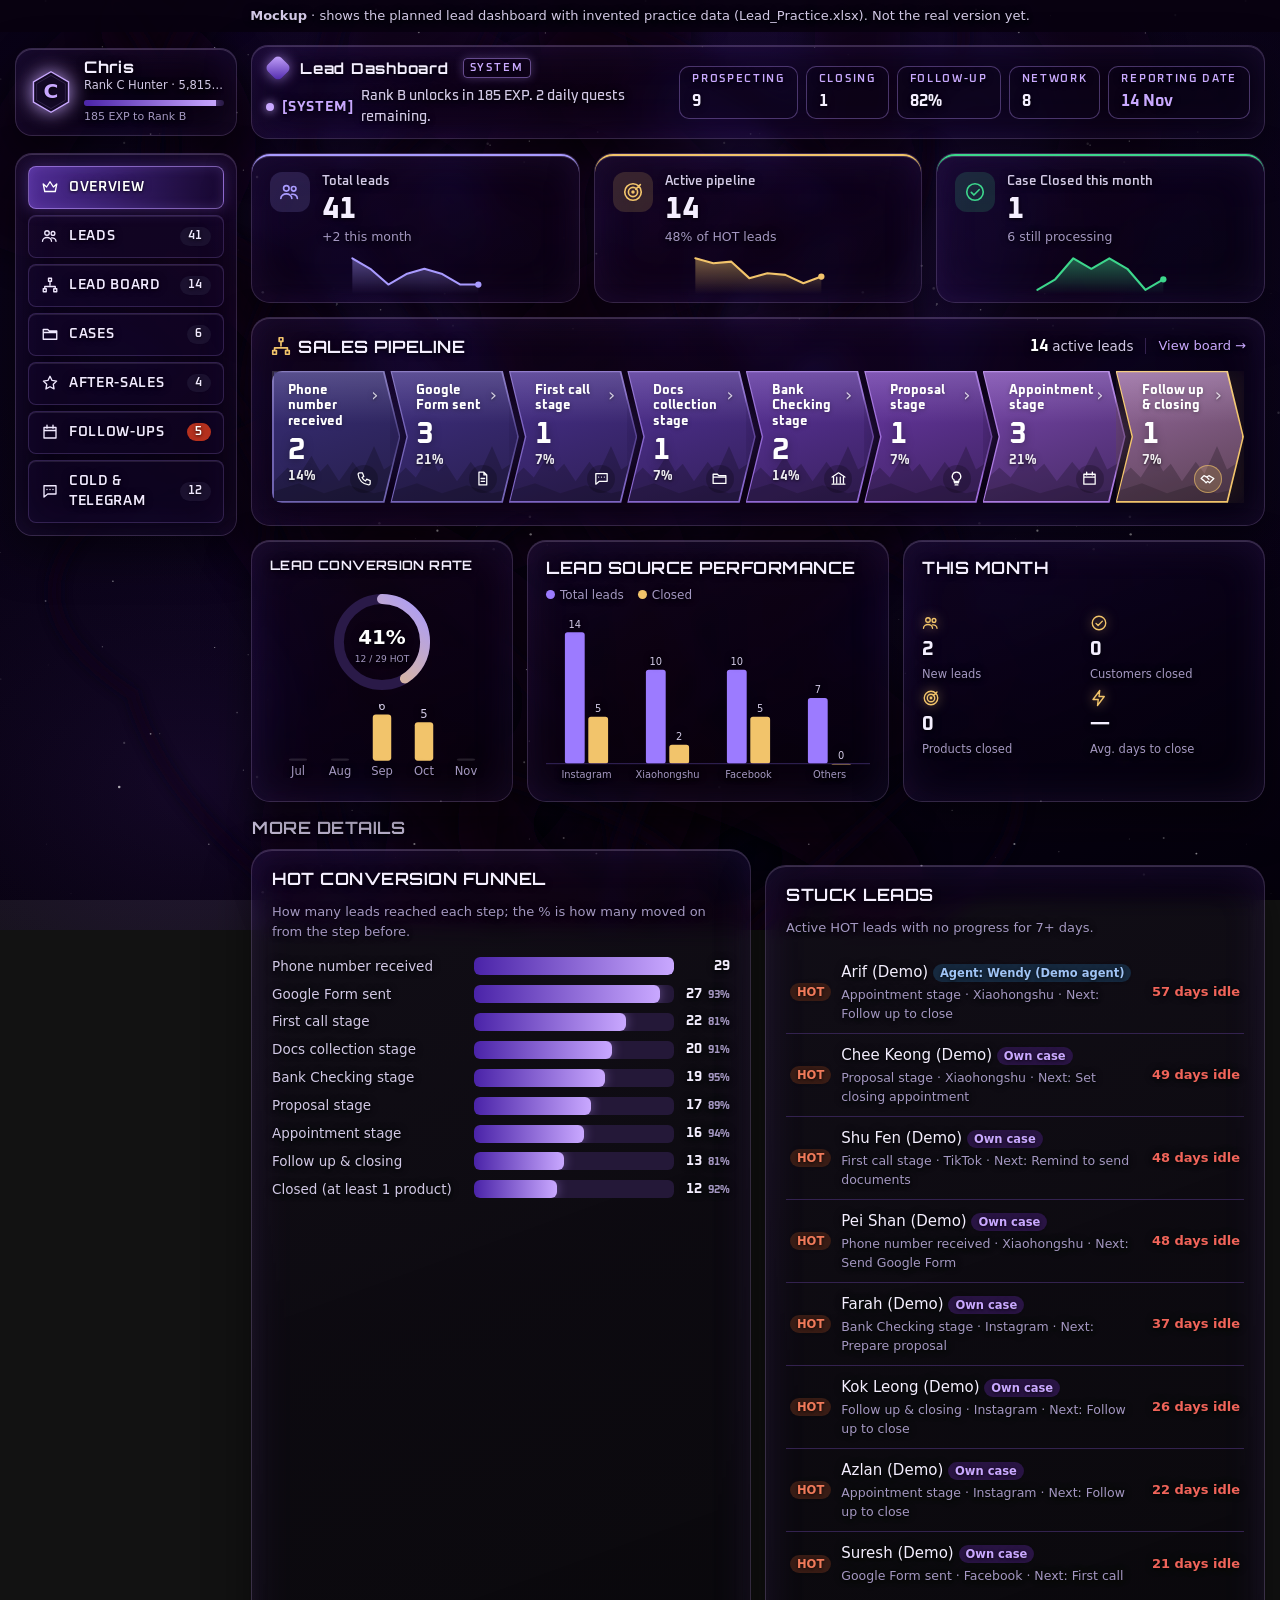
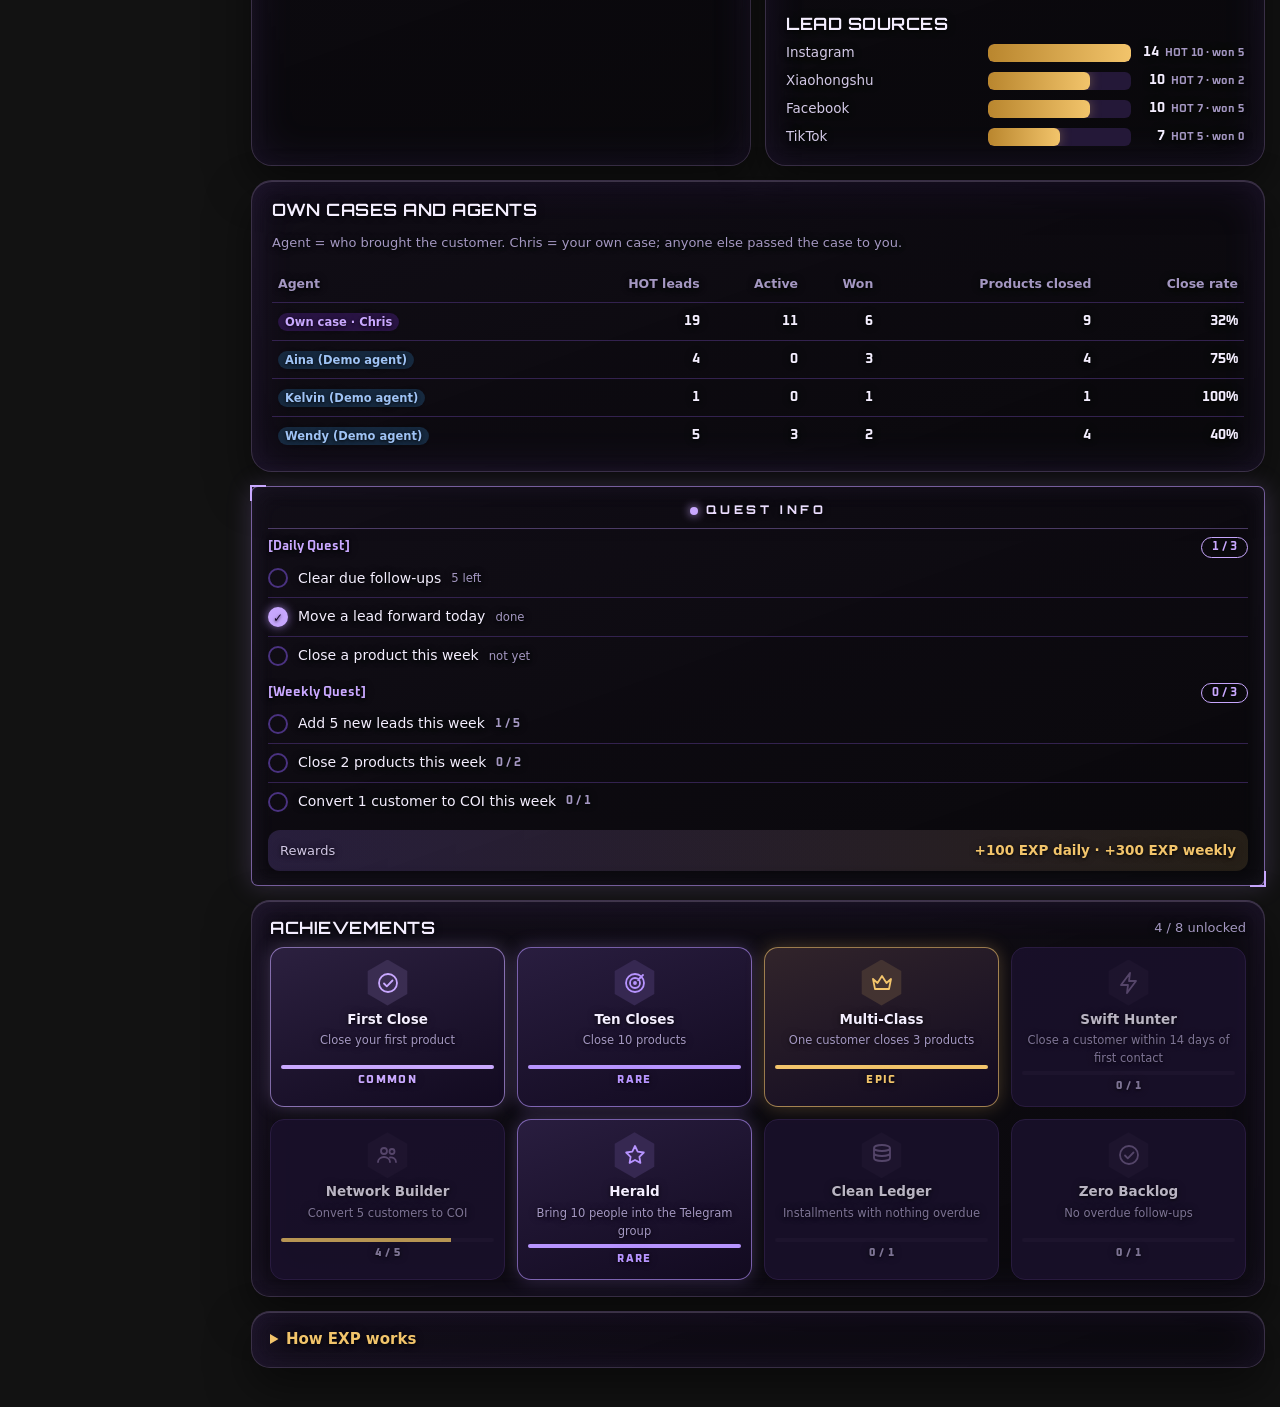
==== commit 72f15ff6: "Lead dashboard: edit on the page and save to Excel; tidy overview - Edit leads, cases and installmen" ====
--- a/mockups/lead-dashboard.html
+++ b/mockups/lead-dashboard.html
@@ -58,7 +58,8 @@
 main { min-width: 0; }
 .head { display: flex; flex-wrap: wrap; align-items: baseline; gap: 6px 14px; margin: 4px 0 14px; }
 .head h1 { margin: 0; }
-.rd { background: var(--brand); color: var(--on-brand); border-radius: 999px; padding: 2px 10px; font-size: 12px; font-weight: 650; }
+.rd { display: inline-flex; align-items: center; gap: 6px; background: rgba(190, 150, 255, 0.12); color: var(--brand-ink); border: 1px solid rgba(200, 160, 255, 0.5); border-radius: 999px; padding: 2px 12px 2px 9px; font-size: 12.5px; font-weight: 600; letter-spacing: 0.04em; box-shadow: 0 0 12px rgba(170, 120, 255, 0.28), inset 0 0 10px rgba(190, 150, 255, 0.10); backdrop-filter: var(--haze); -webkit-backdrop-filter: var(--haze); }
+.rd::before { content: ''; width: 6px; height: 6px; border-radius: 50%; background: var(--blue); box-shadow: 0 0 8px var(--blue); }
 .card { backdrop-filter: var(--haze); -webkit-backdrop-filter: var(--haze); background: var(--panel); border-radius: 20px; padding: 18px 20px; min-width: 0; box-shadow: var(--glow); }
 .card + .card, .tiles + .card, .grid + .card, .card + .grid { margin-top: 16px; }
 .tiles { display: grid; gap: 16px; grid-template-columns: repeat(auto-fit, minmax(170px, 1fr)); margin-bottom: 16px; }
@@ -157,7 +158,7 @@
 .syswin .chip { border-color: var(--blue); color: var(--blue); }
 .syswin .missions li.ok .tick { background: var(--blue); border-color: var(--blue); color: var(--on-brand); box-shadow: 0 0 10px rgba(190, 150, 255, 0.7); }
 .syswin .reward b { color: var(--gold); font-size: 13.5px; }
-.ach { margin-bottom: 16px; }
+.ach { margin: 16px 0; }
 .badges { display: grid; gap: 12px; grid-template-columns: repeat(auto-fill, minmax(140px, 1fr)); }
 @media (min-width: 1100px) { .badges { grid-template-columns: repeat(4, minmax(0, 1fr)); } }
 .badge { --rc: #C9A8FF; display: flex; flex-direction: column; align-items: center; text-align: center; gap: 3px; padding: 12px 10px; border-radius: 14px; background: var(--surface-2); border: 1px solid var(--border); opacity: 0.75; }
@@ -193,7 +194,11 @@
 .stat .label { font-size: 13px; color: var(--ink-2); } .stat .value { font-size: 30px; font-weight: 750; line-height: 1.15; } .stat .foot { font-size: 12.5px; color: var(--muted); }
 .spark { display: block; width: 100%; height: 42px; margin-top: 6px; }
 .grow3 { display: grid; gap: 16px; grid-template-columns: minmax(0, 1fr); margin-bottom: 16px; }
-@media (min-width: 1100px) { .grow3 { grid-template-columns: 1fr 1fr; } .grow3.b { grid-template-columns: 1.2fr 1fr 1fr; } }
+@media (min-width: 1100px) { .grow3 { grid-template-columns: 1fr 1fr; } .grow3.b { grid-template-columns: 260px 1fr 1fr; align-items: stretch; }
+  .grow3.b > .gcard { height: 260px; display: flex; flex-direction: column; } .grow3.b > .gcard > h2 { flex: none; }
+  .grow3.b .bars { flex: 1; min-height: 0; max-height: 190px; } .grow3.b > .gcard > div:has(.bars) { flex: 1; min-height: 0; display: flex; flex-direction: column; }
+  .grow3.b .month { flex: 1; align-content: center; gap: 8px 12px; margin-top: 0; } .grow3.b .month b { font-size: 20px; } .grow3.b .month small { font-size: 11.5px; line-height: 1.25; } .grow3.b .month .gicon { width: 18px; height: 18px; }
+  .grow3.b > .conv-card { aspect-ratio: auto; } }
 .card-h { display: flex; justify-content: space-between; align-items: center; gap: 8px; margin-bottom: 8px; } .card-h h2 { margin: 0; }
 .link { color: var(--blue); font-size: 13px; text-decoration: none; white-space: nowrap; }
 .conv { display: flex; gap: 12px; align-items: center; flex-wrap: wrap; } .ring { width: 130px; height: 130px; flex: none; } .conv-side { flex: 1; min-width: 150px; }
@@ -230,6 +235,7 @@
 .missions small { color: var(--muted); }
 .reward { display: flex; justify-content: space-between; align-items: center; margin-top: 10px; padding: 10px 12px; border-radius: 12px; background: linear-gradient(90deg, rgba(160, 120, 255, 0.18), rgba(242, 196, 107, 0.12)); } .reward span { color: var(--ink-2); font-size: 13px; } .reward b { color: var(--gold); font-size: 18px; }
 .month { display: grid; grid-template-columns: repeat(2, 1fr); gap: 14px; margin-top: 6px; } .month > div { display: flex; flex-direction: column; align-items: flex-start; gap: 2px; } .month b { font-size: 24px; } .month small { color: var(--muted); }
+.act-card { margin-top: 16px; }
 .feed { list-style: none; padding: 0; margin: 0; } .feed li { display: flex; gap: 10px; align-items: baseline; padding: 6px 0; font-size: 13px; cursor: pointer; } .feed small { color: var(--muted); width: 74px; flex: none; }
 .dotg { width: 8px; height: 8px; border-radius: 50%; background: var(--gold); box-shadow: 0 0 8px rgba(242, 196, 107, 0.7); flex: none; align-self: center; }
 .exp { margin-bottom: 16px; } .exp summary { cursor: pointer; color: var(--gold); font-weight: 650; }
@@ -245,6 +251,28 @@
 table.saas td { vertical-align: top; } table.saas .nm { font-weight: 650; } table.saas .sub { font-size: 12px; color: var(--muted); }
 .tfoot { margin-top: 10px; font-size: 12.5px; color: var(--muted); }
 @media (max-width: 560px) { .banner-art { height: 200px; } .banner::after { background: linear-gradient(180deg, rgba(8, 3, 16, 0.2) 0%, rgba(8, 3, 16, 0.85) 46%, rgba(8, 3, 16, 0.95) 100%); } .license { flex-direction: column; align-items: flex-start; padding-top: 176px; } .banner h1 { font-size: 24px; } .banner-rd { position: relative; top: auto; right: auto; z-index: 1; display: inline-block; margin: 0 0 0 24px; } .banner { padding-bottom: 14px; } }
+/* editing */
+.edit { margin-top: 18px; padding-top: 12px; border-top: 1px solid var(--border); }
+.ebox { border: 1px solid var(--border); border-radius: 12px; padding: 8px 12px; margin-top: 10px; background: rgba(255, 255, 255, 0.02); }
+.ebox summary { cursor: pointer; font-family: var(--display); font-weight: 700; letter-spacing: 0.04em; color: var(--blue); }
+.erow { display: flex; flex-wrap: wrap; gap: 8px 10px; align-items: flex-end; margin-top: 10px; }
+.elbl { display: flex; flex-direction: column; gap: 3px; font-size: 11.5px; color: var(--muted); flex: 1 1 130px; min-width: 0; }
+.ein { font: inherit; font-size: 13.5px; color: var(--ink); background: var(--surface-2); border: 1px solid var(--border); border-radius: 8px; padding: 6px 8px; width: 100%; color-scheme: dark; }
+textarea.ein { resize: vertical; }
+.ein:focus { outline: 2px solid rgba(190, 150, 255, 0.6); outline-offset: 1px; }
+.picker { display: flex; flex-direction: column; gap: 6px; }
+.echk { display: flex; align-items: center; gap: 6px; font-size: 13px; }
+.ebtn { font: inherit; font-family: var(--display); font-weight: 700; font-size: 13px; letter-spacing: 0.03em; color: var(--ink); background: var(--surface-2); border: 1px solid #4A3280; border-radius: 999px; padding: 7px 14px; cursor: pointer; white-space: nowrap; }
+.ebtn.go { color: #fff; background: var(--active); border-color: transparent; box-shadow: 0 0 12px rgba(150, 100, 255, 0.35); }
+.ebtn.ghost { background: transparent; } .ebtn.warn { color: #FFD3DC; border-color: rgba(240, 100, 90, 0.6); }
+.ebtn:hover { filter: brightness(1.15); }
+.editbar { position: fixed; left: 50%; bottom: 16px; transform: translateX(-50%); z-index: 39; display: flex; align-items: center; gap: 10px; width: min(760px, calc(100% - 24px)); padding: 10px 14px; border-radius: 14px; background: rgba(20, 8, 40, 0.92); backdrop-filter: var(--haze); -webkit-backdrop-filter: var(--haze); box-shadow: 0 0 0 1px rgba(242, 196, 107, 0.6), 0 10px 30px rgba(0, 0, 0, 0.6); font-size: 13.5px; }
+.editbar .grow { flex: 1; min-width: 0; overflow: hidden; text-overflow: ellipsis; white-space: nowrap; }
+.newlead { float: right; margin-top: 2px; }
+.conv-card { align-self: start; aspect-ratio: 1 / 1; display: flex; flex-direction: column; } .conv-card h2 { font-size: 13px; margin-bottom: 4px; } .quest-row { margin: 16px 0; }
+.conv-sq { flex: 1; display: flex; flex-direction: column; align-items: center; justify-content: center; gap: 4px; min-height: 0; } .conv-sq .ring { width: 116px; height: 116px; }
+.conv-mini { width: 100%; max-width: 210px; } .minibars { width: 100%; height: auto; display: block; }
+@media (max-width: 1099px) { .conv-card { aspect-ratio: auto; } }
 [hidden] { display: none !important; }
 
 @media (max-width: 820px) {
@@ -278,9 +306,213 @@
     <section id="p-cold" hidden></section>
   </main>
 </div>
+<div id="editbar" class="editbar" hidden></div>
 <div id="drawer-root"></div>
 <script>
-const DATA = {"leads":[{"lead_id":"L-0001","name":"Ali (Demo)","platform":"TikTok","first_contact_date":"2026-10-26","category":"HOT","status":"Active","agent":"Chris","consultant":"Chris","phone":"018-000 1000","problem":"Loan rejected, wants to know why","next_action":"Prepare proposal","next_action_date":"2026-11-23","last_action":null,"last_action_date":null,"lost_reason":null,"notes":null,"h01_phone_date":"2026-10-26","h02_form_sent_date":"2026-10-27","h03_call_date":"2026-10-28","h04_docs_date":"2026-11-01","h05_checking_date":"2026-11-05","h06_proposal_date":null,"h07_appointment_date":null,"h08_followup_date":null,"coi_date":null,"telegram_promoted_date":null,"c1_telegram_promoted_date":null,"c2_telegram_joined_date":null,"c3_upgraded_hot_date":null},{"lead_id":"L-0002","name":"Mei Ling (Demo)","platform":"Instagram","first_contact_date":"2026-09-11","category":"HOT","status":"Won","agent":"Chris","consultant":"Chris","phone":"015-000 1001","problem":"Wants to consolidate debts","next_action":null,"next_action_date":null,"last_action":"Updated customer on progress","last_action_date":"2026-10-25","lost_reason":null,"notes":null,"h01_phone_date":"2026-09-11","h02_form_sent_date":"2026-09-12","h03_call_date":"2026-09-16","h04_docs_date":"2026-09-21","h05_checking_date":"2026-09-25","h06_proposal_date":"2026-09-29","h07_appointment_date":"2026-10-04","h08_followup_date":"2026-10-07","coi_date":null,"telegram_promoted_date":null,"c1_telegram_promoted_date":null,"c2_telegram_joined_date":null,"c3_upgraded_hot_date":null},{"lead_id":"L-0003","name":"Kumar (Demo)","platform":"TikTok","first_contact_date":"2026-10-24","category":"HOT","status":"Active","agent":"Chris","consultant":"Chris","phone":"011-000 1002","problem":"Car loan plus card debt","next_action":"First call","next_action_date":"2026-11-11","last_action":null,"last_action_date":null,"lost_reason":null,"notes":null,"h01_phone_date":"2026-10-24","h02_form_sent_date":"2026-10-25","h03_call_date":null,"h04_docs_date":null,"h05_checking_date":null,"h06_proposal_date":null,"h07_appointment_date":null,"h08_followup_date":null,"coi_date":null,"telegram_promoted_date":null,"c1_telegram_promoted_date":null,"c2_telegram_joined_date":null,"c3_upgraded_hot_date":null},{"lead_id":"L-0004","name":"Siti (Demo)","platform":"Instagram","first_contact_date":"2026-09-03","category":"HOT","status":"Won","agent":"Chris","consultant":"Chris","phone":"012-000 1003","problem":"DSR too high, home loan rejected","next_action":null,"next_action_date":null,"last_action":"Sent documents to bank","last_action_date":"2026-10-29","lost_reason":null,"notes":"Practice data: all invented","h01_phone_date":"2026-09-03","h02_form_sent_date":"2026-09-07","h03_call_date":"2026-09-10","h04_docs_date":"2026-09-14","h05_checking_date":"2026-09-20","h06_proposal_date":"2026-09-24","h07_appointment_date":"2026-09-27","h08_followup_date":"2026-10-03","coi_date":null,"telegram_promoted_date":null,"c1_telegram_promoted_date":null,"c2_telegram_joined_date":null,"c3_upgraded_hot_date":null},{"lead_id":"L-0005","name":"Jason (Demo)","platform":"Instagram","first_contact_date":"2026-11-06","category":"HOT","status":"Active","agent":"Wendy (Demo agent)","consultant":"Chris","phone":"013-000 1004","problem":"Late payments on CCRIS","next_action":"Bank checking","next_action_date":"2026-11-18","last_action":null,"last_action_date":null,"lost_reason":null,"notes":null,"h01_phone_date":"2026-11-06","h02_form_sent_date":"2026-11-09","h03_call_date":"2026-11-11","h04_docs_date":"2026-11-14","h05_checking_date":null,"h06_proposal_date":null,"h07_appointment_date":null,"h08_followup_date":null,"coi_date":null,"telegram_promoted_date":null,"c1_telegram_promoted_date":null,"c2_telegram_joined_date":null,"c3_upgraded_hot_date":null},{"lead_id":"L-0006","name":"Farah (Demo)","platform":"Instagram","first_contact_date":"2026-09-14","category":"HOT","status":"Active","agent":"Chris","consultant":"Chris","phone":"016-000 1005","problem":"Too much credit card debt","next_action":"Prepare proposal","next_action_date":"2026-11-12","last_action":null,"last_action_date":null,"lost_reason":null,"notes":null,"h01_phone_date":"2026-09-28","h02_form_sent_date":"2026-09-29","h03_call_date":"2026-10-03","h04_docs_date":"2026-10-04","h05_checking_date":"2026-10-08","h06_proposal_date":null,"h07_appointment_date":null,"h08_followup_date":null,"coi_date":null,"telegram_promoted_date":null,"c1_telegram_promoted_date":"2026-09-16","c2_telegram_joined_date":"2026-09-23","c3_upgraded_hot_date":"2026-09-28"},{"lead_id":"L-0007","name":"Wei Jie (Demo)","platform":"Xiaohongshu","first_contact_date":"2026-09-19","category":"COLD","status":"Active","agent":null,"consultant":null,"phone":null,"problem":null,"next_action":null,"next_action_date":null,"last_action":null,"last_action_date":null,"lost_reason":null,"notes":null,"h01_phone_date":null,"h02_form_sent_date":null,"h03_call_date":null,"h04_docs_date":null,"h05_checking_date":null,"h06_proposal_date":null,"h07_appointment_date":null,"h08_followup_date":null,"coi_date":null,"telegram_promoted_date":null,"c1_telegram_promoted_date":"2026-09-23","c2_telegram_joined_date":"2026-09-25","c3_upgraded_hot_date":null},{"lead_id":"L-0008","name":"Priya (Demo)","platform":"Facebook","first_contact_date":"2026-08-27","category":"HOT","status":"Won","agent":"Wendy (Demo agent)","consultant":"Chris","phone":"018-000 1007","problem":"Cannot repay personal loan","next_action":null,"next_action_date":null,"last_action":null,"last_action_date":null,"lost_reason":null,"notes":null,"h01_phone_date":"2026-08-27","h02_form_sent_date":"2026-09-01","h03_call_date":"2026-09-02","h04_docs_date":"2026-09-04","h05_checking_date":"2026-09-06","h06_proposal_date":"2026-09-08","h07_appointment_date":"2026-09-13","h08_followup_date":"2026-09-17","coi_date":null,"telegram_promoted_date":"2026-10-10","c1_telegram_promoted_date":null,"c2_telegram_joined_date":null,"c3_upgraded_hot_date":null},{"lead_id":"L-0009","name":"Hafiz (Demo)","platform":"Instagram","first_contact_date":"2026-10-12","category":"COLD","status":"Active","agent":null,"consultant":null,"phone":null,"problem":null,"next_action":"Promote Telegram group","next_action_date":"2026-11-20","last_action":null,"last_action_date":null,"lost_reason":null,"notes":null,"h01_phone_date":null,"h02_form_sent_date":null,"h03_call_date":null,"h04_docs_date":null,"h05_checking_date":null,"h06_proposal_date":null,"h07_appointment_date":null,"h08_followup_date":null,"coi_date":null,"telegram_promoted_date":null,"c1_telegram_promoted_date":null,"c2_telegram_joined_date":null,"c3_upgraded_hot_date":null},{"lead_id":"L-0010","name":"Grace (Demo)","platform":"Instagram","first_contact_date":"2026-09-24","category":"HOT","status":"Won","agent":"Chris","consultant":"Chris","phone":"017-000 1009","problem":"Wants to consolidate debts","next_action":null,"next_action_date":null,"last_action":null,"last_action_date":null,"lost_reason":null,"notes":null,"h01_phone_date":"2026-09-24","h02_form_sent_date":"2026-09-25","h03_call_date":"2026-09-27","h04_docs_date":"2026-09-30","h05_checking_date":"2026-10-03","h06_proposal_date":"2026-10-04","h07_appointment_date":"2026-10-08","h08_followup_date":"2026-10-12","coi_date":null,"telegram_promoted_date":"2026-11-12","c1_telegram_promoted_date":null,"c2_telegram_joined_date":null,"c3_upgraded_hot_date":null},{"lead_id":"L-0011","name":"Ahmad (Demo)","platform":"Instagram","first_contact_date":"2026-09-03","category":"COLD","status":"Active","agent":null,"consultant":null,"phone":null,"problem":null,"next_action":"Remind to join Telegram group","next_action_date":"2026-11-20","last_action":null,"last_action_date":null,"lost_reason":null,"notes":"Practice data: all invented","h01_phone_date":null,"h02_form_sent_date":null,"h03_call_date":null,"h04_docs_date":null,"h05_checking_date":null,"h06_proposal_date":null,"h07_appointment_date":null,"h08_followup_date":null,"coi_date":null,"telegram_promoted_date":null,"c1_telegram_promoted_date":"2026-09-04","c2_telegram_joined_date":null,"c3_upgraded_hot_date":null},{"lead_id":"L-0012","name":"Xin Yi (Demo)","platform":"TikTok","first_contact_date":"2026-11-09","category":"HOT","status":"Active","agent":"Wendy (Demo agent)","consultant":"Chris","phone":"015-000 1011","problem":"Late payments on CCRIS","next_action":"First call","next_action_date":"2026-11-15","last_action":null,"last_action_date":null,"lost_reason":null,"notes":null,"h01_phone_date":"2026-11-09","h02_form_sent_date":"2026-11-14","h03_call_date":null,"h04_docs_date":null,"h05_checking_date":null,"h06_proposal_date":null,"h07_appointment_date":null,"h08_followup_date":null,"coi_date":null,"telegram_promoted_date":null,"c1_telegram_promoted_date":null,"c2_telegram_joined_date":null,"c3_upgraded_hot_date":null},{"lead_id":"L-0013","name":"Ravi (Demo)","platform":"Facebook","first_contact_date":"2026-08-29","category":"HOT","status":"Won","agent":"Chris","consultant":"Chris","phone":"010-000 1012","problem":"Cannot repay personal loan","next_action":null,"next_action_date":null,"last_action":"Called bank about the case","last_action_date":"2026-11-10","lost_reason":null,"notes":null,"h01_phone_date":"2026-08-29","h02_form_sent_date":"2026-08-30","h03_call_date":"2026-09-03","h04_docs_date":"2026-09-05","h05_checking_date":"2026-09-10","h06_proposal_date":"2026-09-16","h07_appointment_date":"2026-09-18","h08_followup_date":"2026-09-19","coi_date":null,"telegram_promoted_date":null,"c1_telegram_promoted_date":null,"c2_telegram_joined_date":null,"c3_upgraded_hot_date":null},{"lead_id":"L-0014","name":"Nurul (Demo)","platform":"Xiaohongshu","first_contact_date":"2026-10-20","category":"COLD","status":"Active","agent":null,"consultant":null,"phone":null,"problem":null,"next_action":"Remind to join Telegram group","next_action_date":"2026-11-24","last_action":null,"last_action_date":null,"lost_reason":null,"notes":null,"h01_phone_date":null,"h02_form_sent_date":null,"h03_call_date":null,"h04_docs_date":null,"h05_checking_date":null,"h06_proposal_date":null,"h07_appointment_date":null,"h08_followup_date":null,"coi_date":null,"telegram_promoted_date":null,"c1_telegram_promoted_date":"2026-10-24","c2_telegram_joined_date":null,"c3_upgraded_hot_date":null},{"lead_id":"L-0015","name":"Daniel (Demo)","platform":"Facebook","first_contact_date":"2026-09-28","category":"COLD","status":"Active","agent":null,"consultant":null,"phone":null,"problem":null,"next_action":null,"next_action_date":null,"last_action":null,"last_action_date":null,"lost_reason":null,"notes":null,"h01_phone_date":null,"h02_form_sent_date":null,"h03_call_date":null,"h04_docs_date":null,"h05_checking_date":null,"h06_proposal_date":null,"h07_appointment_date":null,"h08_followup_date":null,"coi_date":null,"telegram_promoted_date":null,"c1_telegram_promoted_date":"2026-10-01","c2_telegram_joined_date":"2026-10-03","c3_upgraded_hot_date":null},{"lead_id":"L-0016","name":"Hui Min (Demo)","platform":"Facebook","first_contact_date":"2026-08-23","category":"HOT","status":"Won","agent":"Aina (Demo agent)","consultant":"Chris","phone":"012-000 1015","problem":"Cannot repay personal loan","next_action":null,"next_action_date":null,"last_action":"Checked in after case closed","last_action_date":"2026-10-26","lost_reason":null,"notes":null,"h01_phone_date":"2026-08-23","h02_form_sent_date":"2026-08-28","h03_call_date":"2026-09-02","h04_docs_date":"2026-09-07","h05_checking_date":"2026-09-08","h06_proposal_date":"2026-09-10","h07_appointment_date":"2026-09-12","h08_followup_date":"2026-09-16","coi_date":"2026-10-29","telegram_promoted_date":"2026-10-25","c1_telegram_promoted_date":null,"c2_telegram_joined_date":null,"c3_upgraded_hot_date":null},{"lead_id":"L-0017","name":"Arif (Demo)","platform":"Xiaohongshu","first_contact_date":"2026-09-03","category":"HOT","status":"Active","agent":"Wendy (Demo agent)","consultant":"Chris","phone":"012-000 1016","problem":"Car loan plus card debt","next_action":"Follow up to close","next_action_date":"2026-11-19","last_action":null,"last_action_date":null,"lost_reason":null,"notes":null,"h01_phone_date":"2026-09-03","h02_form_sent_date":"2026-09-05","h03_call_date":"2026-09-06","h04_docs_date":"2026-09-09","h05_checking_date":"2026-09-11","h06_proposal_date":"2026-09-17","h07_appointment_date":"2026-09-18","h08_followup_date":null,"coi_date":null,"telegram_promoted_date":null,"c1_telegram_promoted_date":null,"c2_telegram_joined_date":null,"c3_upgraded_hot_date":null},{"lead_id":"L-0018","name":"Kavitha (Demo)","platform":"Xiaohongshu","first_contact_date":"2026-10-14","category":"HOT","status":"Lost","agent":"Chris","consultant":"Chris","phone":"010-000 1017","problem":"Car loan plus card debt","next_action":null,"next_action_date":null,"last_action":null,"last_action_date":null,"lost_reason":"Incomplete documents, gave up","notes":"Practice data: all invented","h01_phone_date":"2026-10-18","h02_form_sent_date":"2026-10-20","h03_call_date":"2026-10-26","h04_docs_date":null,"h05_checking_date":null,"h06_proposal_date":null,"h07_appointment_date":null,"h08_followup_date":null,"coi_date":null,"telegram_promoted_date":null,"c1_telegram_promoted_date":"2026-10-15","c2_telegram_joined_date":"2026-10-17","c3_upgraded_hot_date":"2026-10-18"},{"lead_id":"L-0019","name":"Ken (Demo)","platform":"TikTok","first_contact_date":"2026-09-20","category":"HOT","status":"Lost","agent":"Aina (Demo agent)","consultant":"Chris","phone":"015-000 1018","problem":"DSR too high, home loan rejected","next_action":null,"next_action_date":null,"last_action":null,"last_action_date":null,"lost_reason":"No reply","notes":null,"h01_phone_date":"2026-09-20","h02_form_sent_date":"2026-09-23","h03_call_date":null,"h04_docs_date":null,"h05_checking_date":null,"h06_proposal_date":null,"h07_appointment_date":null,"h08_followup_date":null,"coi_date":null,"telegram_promoted_date":null,"c1_telegram_promoted_date":null,"c2_telegram_joined_date":null,"c3_upgraded_hot_date":null},{"lead_id":"L-0020","name":"Aisyah (Demo)","platform":"TikTok","first_contact_date":"2026-09-05","category":"COLD","status":"Active","agent":null,"consultant":null,"phone":null,"problem":null,"next_action":"Remind to join Telegram group","next_action_date":"2026-11-23","last_action":null,"last_action_date":null,"lost_reason":null,"notes":null,"h01_phone_date":null,"h02_form_sent_date":null,"h03_call_date":null,"h04_docs_date":null,"h05_checking_date":null,"h06_proposal_date":null,"h07_appointment_date":null,"h08_followup_date":null,"coi_date":null,"telegram_promoted_date":null,"c1_telegram_promoted_date":"2026-09-06","c2_telegram_joined_date":null,"c3_upgraded_hot_date":null},{"lead_id":"L-0021","name":"Ming (Demo)","platform":"Instagram","first_contact_date":"2026-08-31","category":"HOT","status":"Won","agent":"Kelvin (Demo agent)","consultant":"Chris","phone":"014-000 1020","problem":"Loan rejected, wants to know why","next_action":null,"next_action_date":null,"last_action":"Checked in after case closed","last_action_date":"2026-11-05","lost_reason":null,"notes":null,"h01_phone_date":"2026-08-31","h02_form_sent_date":"2026-09-06","h03_call_date":"2026-09-07","h04_docs_date":"2026-09-08","h05_checking_date":"2026-09-10","h06_proposal_date":"2026-09-12","h07_appointment_date":"2026-09-14","h08_followup_date":"2026-09-17","coi_date":"2026-10-15","telegram_promoted_date":"2026-10-09","c1_telegram_promoted_date":null,"c2_telegram_joined_date":null,"c3_upgraded_hot_date":null},{"lead_id":"L-0022","name":"Zul (Demo)","platform":"Instagram","first_contact_date":"2026-10-29","category":"HOT","status":"Active","agent":"Chris","consultant":"Chris","phone":"018-000 1021","problem":"Wants to consolidate debts","next_action":"Send Google Form","next_action_date":"2026-11-15","last_action":null,"last_action_date":null,"lost_reason":null,"notes":null,"h01_phone_date":"2026-10-29","h02_form_sent_date":null,"h03_call_date":null,"h04_docs_date":null,"h05_checking_date":null,"h06_proposal_date":null,"h07_appointment_date":null,"h08_followup_date":null,"coi_date":null,"telegram_promoted_date":null,"c1_telegram_promoted_date":null,"c2_telegram_joined_date":null,"c3_upgraded_hot_date":null},{"lead_id":"L-0023","name":"Joanne (Demo)","platform":"Facebook","first_contact_date":"2026-10-26","category":"HOT","status":"Active","agent":"Chris","consultant":"Chris","phone":"016-000 1022","problem":"Wants to consolidate debts","next_action":"Follow up to close","next_action_date":"2026-11-23","last_action":null,"last_action_date":null,"lost_reason":null,"notes":null,"h01_phone_date":"2026-10-26","h02_form_sent_date":"2026-10-29","h03_call_date":"2026-10-31","h04_docs_date":"2026-11-06","h05_checking_date":"2026-11-08","h06_proposal_date":"2026-11-11","h07_appointment_date":"2026-11-13","h08_followup_date":null,"coi_date":null,"telegram_promoted_date":null,"c1_telegram_promoted_date":null,"c2_telegram_joined_date":null,"c3_upgraded_hot_date":null},{"lead_id":"L-0024","name":"Suresh (Demo)","platform":"Facebook","first_contact_date":"2026-10-21","category":"HOT","status":"Active","agent":"Chris","consultant":"Chris","phone":"018-000 1023","problem":"Wants to consolidate debts","next_action":"First call","next_action_date":"2026-11-17","last_action":null,"last_action_date":null,"lost_reason":null,"notes":null,"h01_phone_date":"2026-10-21","h02_form_sent_date":"2026-10-24","h03_call_date":null,"h04_docs_date":null,"h05_checking_date":null,"h06_proposal_date":null,"h07_appointment_date":null,"h08_followup_date":null,"coi_date":null,"telegram_promoted_date":null,"c1_telegram_promoted_date":null,"c2_telegram_joined_date":null,"c3_upgraded_hot_date":null},{"lead_id":"L-0025","name":"Amirah (Demo)","platform":"Xiaohongshu","first_contact_date":"2026-08-21","category":"HOT","status":"Won","agent":"Chris","consultant":"Chris","phone":"014-000 1024","problem":"Late payments on CCRIS","next_action":null,"next_action_date":null,"last_action":"Sent documents to bank","last_action_date":"2026-11-07","lost_reason":null,"notes":"Practice data: all invented","h01_phone_date":"2026-08-21","h02_form_sent_date":"2026-08-27","h03_call_date":"2026-08-29","h04_docs_date":"2026-08-31","h05_checking_date":"2026-09-03","h06_proposal_date":"2026-09-08","h07_appointment_date":"2026-09-11","h08_followup_date":"2026-09-13","coi_date":null,"telegram_promoted_date":null,"c1_telegram_promoted_date":null,"c2_telegram_joined_date":null,"c3_upgraded_hot_date":null},{"lead_id":"L-0026","name":"Kok Leong (Demo)","platform":"Instagram","first_contact_date":"2026-09-21","category":"HOT","status":"Active","agent":"Chris","consultant":"Chris","phone":"018-000 1025","problem":"Wants to consolidate debts","next_action":"Follow up to close","next_action_date":"2026-11-22","last_action":null,"last_action_date":null,"lost_reason":null,"notes":null,"h01_phone_date":"2026-09-21","h02_form_sent_date":"2026-09-26","h03_call_date":"2026-10-01","h04_docs_date":"2026-10-04","h05_checking_date":"2026-10-07","h06_proposal_date":"2026-10-13","h07_appointment_date":"2026-10-17","h08_followup_date":"2026-10-19","coi_date":null,"telegram_promoted_date":null,"c1_telegram_promoted_date":null,"c2_telegram_joined_date":null,"c3_upgraded_hot_date":null},{"lead_id":"L-0027","name":"Lina (Demo)","platform":"Xiaohongshu","first_contact_date":"2026-09-14","category":"HOT","status":"Lost","agent":"Chris","consultant":"Chris","phone":"016-000 1026","problem":"Late payments on CCRIS","next_action":null,"next_action_date":null,"last_action":null,"last_action_date":null,"lost_reason":"Fee too high","notes":null,"h01_phone_date":"2026-10-01","h02_form_sent_date":"2026-10-05","h03_call_date":null,"h04_docs_date":null,"h05_checking_date":null,"h06_proposal_date":null,"h07_appointment_date":null,"h08_followup_date":null,"coi_date":null,"telegram_promoted_date":null,"c1_telegram_promoted_date":"2026-09-21","c2_telegram_joined_date":"2026-09-27","c3_upgraded_hot_date":"2026-10-01"},{"lead_id":"L-0028","name":"Hakim (Demo)","platform":"Instagram","first_contact_date":"2026-10-12","category":"COLD","status":"Active","agent":null,"consultant":null,"phone":null,"problem":null,"next_action":null,"next_action_date":null,"last_action":null,"last_action_date":null,"lost_reason":null,"notes":null,"h01_phone_date":null,"h02_form_sent_date":null,"h03_call_date":null,"h04_docs_date":null,"h05_checking_date":null,"h06_proposal_date":null,"h07_appointment_date":null,"h08_followup_date":null,"coi_date":null,"telegram_promoted_date":null,"c1_telegram_promoted_date":"2026-10-19","c2_telegram_joined_date":"2026-10-23","c3_upgraded_hot_date":null},{"lead_id":"L-0029","name":"Shu Fen (Demo)","platform":"TikTok","first_contact_date":"2026-09-20","category":"HOT","status":"Active","agent":"Chris","consultant":"Chris","phone":"010-000 1028","problem":"Loan rejected, wants to know why","next_action":"Remind to send documents","next_action_date":"2026-11-12","last_action":null,"last_action_date":null,"lost_reason":null,"notes":null,"h01_phone_date":"2026-09-20","h02_form_sent_date":"2026-09-24","h03_call_date":"2026-09-27","h04_docs_date":null,"h05_checking_date":null,"h06_proposal_date":null,"h07_appointment_date":null,"h08_followup_date":null,"coi_date":null,"telegram_promoted_date":null,"c1_telegram_promoted_date":null,"c2_telegram_joined_date":null,"c3_upgraded_hot_date":null},{"lead_id":"L-0030","name":"Vincent (Demo)","platform":"Xiaohongshu","first_contact_date":"2026-09-17","category":"HOT","status":"Won","agent":"Aina (Demo agent)","consultant":"Chris","phone":"010-000 1029","problem":"Too much credit card debt","next_action":null,"next_action_date":null,"last_action":"Checked in after case closed","last_action_date":"2026-11-05","lost_reason":null,"notes":null,"h01_phone_date":"2026-09-17","h02_form_sent_date":"2026-09-21","h03_call_date":"2026-09-26","h04_docs_date":"2026-10-01","h05_checking_date":"2026-10-03","h06_proposal_date":"2026-10-04","h07_appointment_date":"2026-10-07","h08_followup_date":"2026-10-09","coi_date":"2026-10-28","telegram_promoted_date":null,"c1_telegram_promoted_date":null,"c2_telegram_joined_date":null,"c3_upgraded_hot_date":null},{"lead_id":"L-0031","name":"Yasmin (Demo)","platform":"Instagram","first_contact_date":"2026-09-27","category":"COLD","status":"Active","agent":null,"consultant":null,"phone":null,"problem":null,"next_action":"Remind to join Telegram group","next_action_date":"2026-11-15","last_action":null,"last_action_date":null,"lost_reason":null,"notes":null,"h01_phone_date":null,"h02_form_sent_date":null,"h03_call_date":null,"h04_docs_date":null,"h05_checking_date":null,"h06_proposal_date":null,"h07_appointment_date":null,"h08_followup_date":null,"coi_date":null,"telegram_promoted_date":null,"c1_telegram_promoted_date":"2026-10-03","c2_telegram_joined_date":null,"c3_upgraded_hot_date":null},{"lead_id":"L-0032","name":"Raj (Demo)","platform":"Xiaohongshu","first_contact_date":"2026-09-21","category":"COLD","status":"Active","agent":null,"consultant":null,"phone":null,"problem":null,"next_action":"Remind to join Telegram group","next_action_date":"2026-11-24","last_action":null,"last_action_date":null,"lost_reason":null,"notes":"Practice data: all invented","h01_phone_date":null,"h02_form_sent_date":null,"h03_call_date":null,"h04_docs_date":null,"h05_checking_date":null,"h06_proposal_date":null,"h07_appointment_date":null,"h08_followup_date":null,"coi_date":null,"telegram_promoted_date":null,"c1_telegram_promoted_date":"2026-09-22","c2_telegram_joined_date":null,"c3_upgraded_hot_date":null},{"lead_id":"L-0033","name":"Eunice (Demo)","platform":"Facebook","first_contact_date":"2026-09-27","category":"COLD","status":"Active","agent":null,"consultant":null,"phone":null,"problem":null,"next_action":"Promote Telegram group","next_action_date":"2026-11-20","last_action":null,"last_action_date":null,"lost_reason":null,"notes":null,"h01_phone_date":null,"h02_form_sent_date":null,"h03_call_date":null,"h04_docs_date":null,"h05_checking_date":null,"h06_proposal_date":null,"h07_appointment_date":null,"h08_followup_date":null,"coi_date":null,"telegram_promoted_date":null,"c1_telegram_promoted_date":null,"c2_telegram_joined_date":null,"c3_upgraded_hot_date":null},{"lead_id":"L-0034","name":"Faiz (Demo)","platform":"Facebook","first_contact_date":"2026-09-25","category":"HOT","status":"Won","agent":"Chris","consultant":"Chris","phone":"012-000 1033","problem":"DSR too high, home loan rejected","next_action":null,"next_action_date":null,"last_action":"Updated customer on progress","last_action_date":"2026-11-03","lost_reason":null,"notes":null,"h01_phone_date":"2026-09-25","h02_form_sent_date":"2026-09-30","h03_call_date":"2026-10-05","h04_docs_date":"2026-10-07","h05_checking_date":"2026-10-09","h06_proposal_date":"2026-10-13","h07_appointment_date":"2026-10-15","h08_followup_date":"2026-10-20","coi_date":null,"telegram_promoted_date":null,"c1_telegram_promoted_date":null,"c2_telegram_joined_date":null,"c3_upgraded_hot_date":null},{"lead_id":"L-0035","name":"Pei Shan (Demo)","platform":"Xiaohongshu","first_contact_date":"2026-09-27","category":"HOT","status":"Active","agent":"Chris","consultant":"Chris","phone":"019-000 1034","problem":"Late payments on CCRIS","next_action":"Send Google Form","next_action_date":"2026-11-24","last_action":null,"last_action_date":null,"lost_reason":null,"notes":null,"h01_phone_date":"2026-09-27","h02_form_sent_date":null,"h03_call_date":null,"h04_docs_date":null,"h05_checking_date":null,"h06_proposal_date":null,"h07_appointment_date":null,"h08_followup_date":null,"coi_date":null,"telegram_promoted_date":null,"c1_telegram_promoted_date":null,"c2_telegram_joined_date":null,"c3_upgraded_hot_date":null},{"lead_id":"L-0036","name":"Azlan (Demo)","platform":"Instagram","first_contact_date":"2026-10-08","category":"HOT","status":"Active","agent":"Chris","consultant":"Chris","phone":"011-000 1035","problem":"DSR too high, home loan rejected","next_action":"Follow up to close","next_action_date":"2026-11-10","last_action":null,"last_action_date":null,"lost_reason":null,"notes":null,"h01_phone_date":"2026-10-08","h02_form_sent_date":"2026-10-10","h03_call_date":"2026-10-16","h04_docs_date":"2026-10-17","h05_checking_date":"2026-10-21","h06_proposal_date":"2026-10-22","h07_appointment_date":"2026-10-23","h08_followup_date":null,"coi_date":null,"telegram_promoted_date":null,"c1_telegram_promoted_date":null,"c2_telegram_joined_date":null,"c3_upgraded_hot_date":null},{"lead_id":"L-0037","name":"Rachel (Demo)","platform":"Instagram","first_contact_date":"2026-09-03","category":"HOT","status":"Won","agent":"Aina (Demo agent)","consultant":"Chris","phone":"012-000 1036","problem":"Late payments on CCRIS","next_action":null,"next_action_date":null,"last_action":"Checked in after case closed","last_action_date":"2026-11-05","lost_reason":null,"notes":null,"h01_phone_date":"2026-09-03","h02_form_sent_date":"2026-09-05","h03_call_date":"2026-09-10","h04_docs_date":"2026-09-12","h05_checking_date":"2026-09-14","h06_proposal_date":"2026-09-18","h07_appointment_date":"2026-09-21","h08_followup_date":"2026-09-25","coi_date":"2026-10-31","telegram_promoted_date":null,"c1_telegram_promoted_date":null,"c2_telegram_joined_date":null,"c3_upgraded_hot_date":null},{"lead_id":"L-0038","name":"Ganesh (Demo)","platform":"TikTok","first_contact_date":"2026-10-21","category":"COLD","status":"Active","agent":null,"consultant":null,"phone":null,"problem":null,"next_action":null,"next_action_date":null,"last_action":null,"last_action_date":null,"lost_reason":null,"notes":null,"h01_phone_date":null,"h02_form_sent_date":null,"h03_call_date":null,"h04_docs_date":null,"h05_checking_date":null,"h06_proposal_date":null,"h07_appointment_date":null,"h08_followup_date":null,"coi_date":null,"telegram_promoted_date":null,"c1_telegram_promoted_date":"2026-10-24","c2_telegram_joined_date":"2026-10-30","c3_upgraded_hot_date":null},{"lead_id":"L-0039","name":"Liyana (Demo)","platform":"Facebook","first_contact_date":"2026-09-17","category":"COLD","status":"Active","agent":null,"consultant":null,"phone":null,"problem":null,"next_action":"Remind to join Telegram group","next_action_date":"2026-11-14","last_action":null,"last_action_date":null,"lost_reason":null,"notes":"Practice data: all invented","h01_phone_date":null,"h02_form_sent_date":null,"h03_call_date":null,"h04_docs_date":null,"h05_checking_date":null,"h06_proposal_date":null,"h07_appointment_date":null,"h08_followup_date":null,"coi_date":null,"telegram_promoted_date":null,"c1_telegram_promoted_date":"2026-09-18","c2_telegram_joined_date":null,"c3_upgraded_hot_date":null},{"lead_id":"L-0040","name":"Chee Keong (Demo)","platform":"Xiaohongshu","first_contact_date":"2026-09-05","category":"HOT","status":"Active","agent":"Chris","consultant":"Chris","phone":"013-000 1039","problem":"Wants to consolidate debts","next_action":"Set closing appointment","next_action_date":"2026-11-24","last_action":null,"last_action_date":null,"lost_reason":null,"notes":null,"h01_phone_date":"2026-09-05","h02_form_sent_date":"2026-09-09","h03_call_date":"2026-09-14","h04_docs_date":"2026-09-18","h05_checking_date":"2026-09-20","h06_proposal_date":"2026-09-26","h07_appointment_date":null,"h08_followup_date":null,"coi_date":null,"telegram_promoted_date":null,"c1_telegram_promoted_date":null,"c2_telegram_joined_date":null,"c3_upgraded_hot_date":null},{"lead_id":"L-0041","name":"Natalie (Demo)","platform":"Facebook","first_contact_date":"2026-01-19","category":"HOT","status":"Won","agent":"Wendy (Demo agent)","consultant":"Chris","phone":"012-000 1040","problem":"Too much credit card debt","next_action":null,"next_action_date":null,"last_action":"Reminded about the final installment (RM 1,100)","last_action_date":"2026-11-10","lost_reason":null,"notes":"Practice data: installment example","h01_phone_date":"2026-01-19","h02_form_sent_date":"2026-01-20","h03_call_date":"2026-01-23","h04_docs_date":"2026-01-28","h05_checking_date":"2026-02-02","h06_proposal_date":"2026-02-06","h07_appointment_date":"2026-02-12","h08_followup_date":"2026-02-16","coi_date":null,"telegram_promoted_date":null,"c1_telegram_promoted_date":null,"c2_telegram_joined_date":null,"c3_upgraded_hot_date":null}],"cases":[{"case_id":"C-0001","lead_id":"L-0002","customer":null,"product":"CCS","closed_date":"2026-10-07","processing_date":"2026-10-12","fee_collected_date":null,"installment":"Yes","notes":null},{"case_id":"C-0002","lead_id":"L-0002","customer":null,"product":"Home Fin","closed_date":"2026-10-07","processing_date":"2026-10-11","fee_collected_date":"2026-10-18","installment":null,"notes":null},{"case_id":"C-0003","lead_id":"L-0004","customer":null,"product":"BCS","closed_date":"2026-10-05","processing_date":"2026-10-07","fee_collected_date":null,"installment":"Yes","notes":null},{"case_id":"C-0004","lead_id":"L-0008","customer":null,"product":"BCS","closed_date":"2026-09-20","processing_date":"2026-09-22","fee_collected_date":"2026-10-09","installment":null,"notes":null},{"case_id":"C-0005","lead_id":"L-0008","customer":null,"product":"Biz Assist","closed_date":"2026-09-20","processing_date":"2026-09-24","fee_collected_date":"2026-10-03","installment":null,"notes":null},{"case_id":"C-0006","lead_id":"L-0008","customer":null,"product":"Card Master","closed_date":"2026-09-20","processing_date":"2026-09-23","fee_collected_date":"2026-10-10","installment":null,"notes":null},{"case_id":"C-0007","lead_id":"L-0010","customer":null,"product":"CCS","closed_date":"2026-10-13","processing_date":"2026-10-16","fee_collected_date":"2026-11-09","installment":null,"notes":null},{"case_id":"C-0008","lead_id":"L-0013","customer":null,"product":"BCS settlement","closed_date":"2026-09-20","processing_date":"2026-09-24","fee_collected_date":null,"installment":"Yes","notes":null},{"case_id":"C-0009","lead_id":"L-0013","customer":null,"product":"BCS","closed_date":"2026-09-20","processing_date":"2026-09-25","fee_collected_date":"2026-10-16","installment":null,"notes":null},{"case_id":"C-0010","lead_id":"L-0016","customer":null,"product":"BCS","closed_date":"2026-09-16","processing_date":"2026-09-17","fee_collected_date":"2026-10-22","installment":null,"notes":null},{"case_id":"C-0011","lead_id":"L-0021","customer":null,"product":"Home Fin","closed_date":"2026-09-20","processing_date":"2026-09-23","fee_collected_date":"2026-10-07","installment":null,"notes":null},{"case_id":"C-0012","lead_id":"L-0025","customer":null,"product":"Fin Account","closed_date":"2026-09-16","processing_date":"2026-09-21","fee_collected_date":"2026-10-22","installment":null,"notes":null},{"case_id":"C-0013","lead_id":"L-0025","customer":null,"product":"BCS settlement","closed_date":"2026-09-16","processing_date":"2026-09-19","fee_collected_date":null,"installment":"Yes","notes":null},{"case_id":"C-0014","lead_id":"L-0030","customer":null,"product":"BCS settlement","closed_date":"2026-10-12","processing_date":"2026-10-13","fee_collected_date":"2026-10-26","installment":null,"notes":null},{"case_id":"C-0015","lead_id":"L-0034","customer":null,"product":"CCS","closed_date":"2026-10-23","processing_date":"2026-10-25","fee_collected_date":null,"installment":"Yes","notes":null},{"case_id":"C-0016","lead_id":"L-0037","customer":null,"product":"CCS","closed_date":"2026-09-25","processing_date":"2026-09-29","fee_collected_date":"2026-10-26","installment":null,"notes":null},{"case_id":"C-0017","lead_id":"L-0037","customer":null,"product":"Biz Assist","closed_date":"2026-09-25","processing_date":"2026-09-27","fee_collected_date":"2026-10-16","installment":null,"notes":null},{"case_id":"C-0018","lead_id":"L-0041","customer":null,"product":"BCS","closed_date":"2026-02-18","processing_date":"2026-02-20","fee_collected_date":null,"installment":"Yes","notes":"Final payment in November"}],"payments":[{"case_id":"C-0001","customer":null,"product":null,"due_date":"2026-10-09","amount":3000,"paid_date":null},{"case_id":"C-0001","customer":null,"product":null,"due_date":"2026-11-09","amount":3000,"paid_date":null},{"case_id":"C-0001","customer":null,"product":null,"due_date":"2026-12-09","amount":9000,"paid_date":null},{"case_id":"C-0003","customer":null,"product":null,"due_date":"2026-10-03","amount":3000,"paid_date":"2026-10-02"},{"case_id":"C-0003","customer":null,"product":null,"due_date":"2026-11-03","amount":3000,"paid_date":"2026-11-05"},{"case_id":"C-0003","customer":null,"product":null,"due_date":"2026-12-03","amount":2200,"paid_date":null},{"case_id":"C-0003","customer":null,"product":null,"due_date":"2027-01-03","amount":2200,"paid_date":null},{"case_id":"C-0003","customer":null,"product":null,"due_date":"2027-02-03","amount":2200,"paid_date":null},{"case_id":"C-0003","customer":null,"product":null,"due_date":"2027-03-03","amount":2400,"paid_date":null},{"case_id":"C-0008","customer":null,"product":null,"due_date":"2026-09-17","amount":1800,"paid_date":"2026-09-19"},{"case_id":"C-0008","customer":null,"product":null,"due_date":"2026-10-17","amount":1800,"paid_date":"2026-10-20"},{"case_id":"C-0008","customer":null,"product":null,"due_date":"2026-11-17","amount":1300,"paid_date":null},{"case_id":"C-0008","customer":null,"product":null,"due_date":"2026-12-17","amount":1300,"paid_date":null},{"case_id":"C-0008","customer":null,"product":null,"due_date":"2027-01-17","amount":1300,"paid_date":null},{"case_id":"C-0008","customer":null,"product":null,"due_date":"2027-02-17","amount":1500,"paid_date":null},{"case_id":"C-0013","customer":null,"product":null,"due_date":"2026-09-25","amount":1200,"paid_date":"2026-09-27"},{"case_id":"C-0013","customer":null,"product":null,"due_date":"2026-10-25","amount":1200,"paid_date":"2026-10-23"},{"case_id":"C-0013","customer":null,"product":null,"due_date":"2026-11-25","amount":3600,"paid_date":null},{"case_id":"C-0015","customer":null,"product":null,"due_date":"2026-10-23","amount":3000,"paid_date":"2026-10-23"},{"case_id":"C-0015","customer":null,"product":null,"due_date":"2026-11-23","amount":3000,"paid_date":null},{"case_id":"C-0015","customer":null,"product":null,"due_date":"2026-12-23","amount":4500,"paid_date":null},{"case_id":"C-0015","customer":null,"product":null,"due_date":"2027-01-23","amount":4500,"paid_date":null},{"case_id":"C-0018","customer":null,"product":null,"due_date":"2026-03-25","amount":6000,"paid_date":"2026-03-24"},{"case_id":"C-0018","customer":null,"product":null,"due_date":"2026-04-25","amount":6000,"paid_date":"2026-04-25"},{"case_id":"C-0018","customer":null,"product":null,"due_date":"2026-05-25","amount":3600,"paid_date":"2026-05-26"},{"case_id":"C-0018","customer":null,"product":null,"due_date":"2026-06-25","amount":3600,"paid_date":"2026-06-24"},{"case_id":"C-0018","customer":null,"product":null,"due_date":"2026-07-25","amount":3600,"paid_date":"2026-07-25"},{"case_id":"C-0018","customer":null,"product":null,"due_date":"2026-08-25","amount":3600,"paid_date":"2026-08-26"},{"case_id":"C-0018","customer":null,"product":null,"due_date":"2026-09-25","amount":800,"paid_date":"2026-09-24"},{"case_id":"C-0018","customer":null,"product":null,"due_date":"2026-10-25","amount":800,"paid_date":"2026-10-25"},{"case_id":"C-0018","customer":null,"product":null,"due_date":"2026-11-25","amount":1100,"paid_date":null}],"freebies":[{"lead_id":"L-0006","name":null,"freebie":"MoneyBuddy DSR report","sent_date":"2026-09-26"},{"lead_id":"L-0006","name":null,"freebie":"Monthly money tips","sent_date":"2026-10-03"},{"lead_id":"L-0007","name":null,"freebie":"TFG tickets","sent_date":"2026-10-05"},{"lead_id":"L-0015","name":null,"freebie":"MoneyBuddy DSR report","sent_date":"2026-10-11"},{"lead_id":"L-0015","name":null,"freebie":"Monthly money tips","sent_date":"2026-10-13"},{"lead_id":"L-0018","name":null,"freebie":"Monthly money tips","sent_date":"2026-10-20"},{"lead_id":"L-0027","name":null,"freebie":"ChatGPT prompt: settle credit card debt yourself","sent_date":"2026-10-01"},{"lead_id":"L-0028","name":null,"freebie":"TFG tickets","sent_date":"2026-10-25"},{"lead_id":"L-0038","name":null,"freebie":"Monthly money tips","sent_date":"2026-11-03"}]};
+const ORIGINAL = {"leads":[{"lead_id":"L-0001","name":"Ali (Demo)","platform":"TikTok","first_contact_date":"2026-10-26","category":"HOT","status":"Active","agent":"Chris","consultant":"Chris","phone":"018-000 1000","problem":"Loan rejected, wants to know why","next_action":"Prepare proposal","next_action_date":"2026-11-23","last_action":null,"last_action_date":null,"lost_reason":null,"notes":null,"h01_phone_date":"2026-10-26","h02_form_sent_date":"2026-10-27","h03_call_date":"2026-10-28","h04_docs_date":"2026-11-01","h05_checking_date":"2026-11-05","h06_proposal_date":null,"h07_appointment_date":null,"h08_followup_date":null,"coi_date":null,"telegram_promoted_date":null,"c1_telegram_promoted_date":null,"c2_telegram_joined_date":null,"c3_upgraded_hot_date":null},{"lead_id":"L-0002","name":"Mei Ling (Demo)","platform":"Instagram","first_contact_date":"2026-09-11","category":"HOT","status":"Won","agent":"Chris","consultant":"Chris","phone":"015-000 1001","problem":"Wants to consolidate debts","next_action":null,"next_action_date":null,"last_action":"Updated customer on progress","last_action_date":"2026-10-25","lost_reason":null,"notes":null,"h01_phone_date":"2026-09-11","h02_form_sent_date":"2026-09-12","h03_call_date":"2026-09-16","h04_docs_date":"2026-09-21","h05_checking_date":"2026-09-25","h06_proposal_date":"2026-09-29","h07_appointment_date":"2026-10-04","h08_followup_date":"2026-10-07","coi_date":null,"telegram_promoted_date":null,"c1_telegram_promoted_date":null,"c2_telegram_joined_date":null,"c3_upgraded_hot_date":null},{"lead_id":"L-0003","name":"Kumar (Demo)","platform":"TikTok","first_contact_date":"2026-10-24","category":"HOT","status":"Active","agent":"Chris","consultant":"Chris","phone":"011-000 1002","problem":"Car loan plus card debt","next_action":"First call","next_action_date":"2026-11-11","last_action":null,"last_action_date":null,"lost_reason":null,"notes":null,"h01_phone_date":"2026-10-24","h02_form_sent_date":"2026-10-25","h03_call_date":null,"h04_docs_date":null,"h05_checking_date":null,"h06_proposal_date":null,"h07_appointment_date":null,"h08_followup_date":null,"coi_date":null,"telegram_promoted_date":null,"c1_telegram_promoted_date":null,"c2_telegram_joined_date":null,"c3_upgraded_hot_date":null},{"lead_id":"L-0004","name":"Siti (Demo)","platform":"Instagram","first_contact_date":"2026-09-03","category":"HOT","status":"Won","agent":"Chris","consultant":"Chris","phone":"012-000 1003","problem":"DSR too high, home loan rejected","next_action":null,"next_action_date":null,"last_action":"Sent documents to bank","last_action_date":"2026-10-29","lost_reason":null,"notes":"Practice data: all invented","h01_phone_date":"2026-09-03","h02_form_sent_date":"2026-09-07","h03_call_date":"2026-09-10","h04_docs_date":"2026-09-14","h05_checking_date":"2026-09-20","h06_proposal_date":"2026-09-24","h07_appointment_date":"2026-09-27","h08_followup_date":"2026-10-03","coi_date":null,"telegram_promoted_date":null,"c1_telegram_promoted_date":null,"c2_telegram_joined_date":null,"c3_upgraded_hot_date":null},{"lead_id":"L-0005","name":"Jason (Demo)","platform":"Instagram","first_contact_date":"2026-11-06","category":"HOT","status":"Active","agent":"Wendy (Demo agent)","consultant":"Chris","phone":"013-000 1004","problem":"Late payments on CCRIS","next_action":"Bank checking","next_action_date":"2026-11-18","last_action":null,"last_action_date":null,"lost_reason":null,"notes":null,"h01_phone_date":"2026-11-06","h02_form_sent_date":"2026-11-09","h03_call_date":"2026-11-11","h04_docs_date":"2026-11-14","h05_checking_date":null,"h06_proposal_date":null,"h07_appointment_date":null,"h08_followup_date":null,"coi_date":null,"telegram_promoted_date":null,"c1_telegram_promoted_date":null,"c2_telegram_joined_date":null,"c3_upgraded_hot_date":null},{"lead_id":"L-0006","name":"Farah (Demo)","platform":"Instagram","first_contact_date":"2026-09-14","category":"HOT","status":"Active","agent":"Chris","consultant":"Chris","phone":"016-000 1005","problem":"Too much credit card debt","next_action":"Prepare proposal","next_action_date":"2026-11-12","last_action":null,"last_action_date":null,"lost_reason":null,"notes":null,"h01_phone_date":"2026-09-28","h02_form_sent_date":"2026-09-29","h03_call_date":"2026-10-03","h04_docs_date":"2026-10-04","h05_checking_date":"2026-10-08","h06_proposal_date":null,"h07_appointment_date":null,"h08_followup_date":null,"coi_date":null,"telegram_promoted_date":null,"c1_telegram_promoted_date":"2026-09-16","c2_telegram_joined_date":"2026-09-23","c3_upgraded_hot_date":"2026-09-28"},{"lead_id":"L-0007","name":"Wei Jie (Demo)","platform":"Xiaohongshu","first_contact_date":"2026-09-19","category":"COLD","status":"Active","agent":null,"consultant":null,"phone":null,"problem":null,"next_action":null,"next_action_date":null,"last_action":null,"last_action_date":null,"lost_reason":null,"notes":null,"h01_phone_date":null,"h02_form_sent_date":null,"h03_call_date":null,"h04_docs_date":null,"h05_checking_date":null,"h06_proposal_date":null,"h07_appointment_date":null,"h08_followup_date":null,"coi_date":null,"telegram_promoted_date":null,"c1_telegram_promoted_date":"2026-09-23","c2_telegram_joined_date":"2026-09-25","c3_upgraded_hot_date":null},{"lead_id":"L-0008","name":"Priya (Demo)","platform":"Facebook","first_contact_date":"2026-08-27","category":"HOT","status":"Won","agent":"Wendy (Demo agent)","consultant":"Chris","phone":"018-000 1007","problem":"Cannot repay personal loan","next_action":null,"next_action_date":null,"last_action":null,"last_action_date":null,"lost_reason":null,"notes":null,"h01_phone_date":"2026-08-27","h02_form_sent_date":"2026-09-01","h03_call_date":"2026-09-02","h04_docs_date":"2026-09-04","h05_checking_date":"2026-09-06","h06_proposal_date":"2026-09-08","h07_appointment_date":"2026-09-13","h08_followup_date":"2026-09-17","coi_date":null,"telegram_promoted_date":"2026-10-10","c1_telegram_promoted_date":null,"c2_telegram_joined_date":null,"c3_upgraded_hot_date":null},{"lead_id":"L-0009","name":"Hafiz (Demo)","platform":"Instagram","first_contact_date":"2026-10-12","category":"COLD","status":"Active","agent":null,"consultant":null,"phone":null,"problem":null,"next_action":"Promote Telegram group","next_action_date":"2026-11-20","last_action":null,"last_action_date":null,"lost_reason":null,"notes":null,"h01_phone_date":null,"h02_form_sent_date":null,"h03_call_date":null,"h04_docs_date":null,"h05_checking_date":null,"h06_proposal_date":null,"h07_appointment_date":null,"h08_followup_date":null,"coi_date":null,"telegram_promoted_date":null,"c1_telegram_promoted_date":null,"c2_telegram_joined_date":null,"c3_upgraded_hot_date":null},{"lead_id":"L-0010","name":"Grace (Demo)","platform":"Instagram","first_contact_date":"2026-09-24","category":"HOT","status":"Won","agent":"Chris","consultant":"Chris","phone":"017-000 1009","problem":"Wants to consolidate debts","next_action":null,"next_action_date":null,"last_action":null,"last_action_date":null,"lost_reason":null,"notes":null,"h01_phone_date":"2026-09-24","h02_form_sent_date":"2026-09-25","h03_call_date":"2026-09-27","h04_docs_date":"2026-09-30","h05_checking_date":"2026-10-03","h06_proposal_date":"2026-10-04","h07_appointment_date":"2026-10-08","h08_followup_date":"2026-10-12","coi_date":null,"telegram_promoted_date":"2026-11-12","c1_telegram_promoted_date":null,"c2_telegram_joined_date":null,"c3_upgraded_hot_date":null},{"lead_id":"L-0011","name":"Ahmad (Demo)","platform":"Instagram","first_contact_date":"2026-09-03","category":"COLD","status":"Active","agent":null,"consultant":null,"phone":null,"problem":null,"next_action":"Remind to join Telegram group","next_action_date":"2026-11-20","last_action":null,"last_action_date":null,"lost_reason":null,"notes":"Practice data: all invented","h01_phone_date":null,"h02_form_sent_date":null,"h03_call_date":null,"h04_docs_date":null,"h05_checking_date":null,"h06_proposal_date":null,"h07_appointment_date":null,"h08_followup_date":null,"coi_date":null,"telegram_promoted_date":null,"c1_telegram_promoted_date":"2026-09-04","c2_telegram_joined_date":null,"c3_upgraded_hot_date":null},{"lead_id":"L-0012","name":"Xin Yi (Demo)","platform":"TikTok","first_contact_date":"2026-11-09","category":"HOT","status":"Active","agent":"Wendy (Demo agent)","consultant":"Chris","phone":"015-000 1011","problem":"Late payments on CCRIS","next_action":"First call","next_action_date":"2026-11-15","last_action":null,"last_action_date":null,"lost_reason":null,"notes":null,"h01_phone_date":"2026-11-09","h02_form_sent_date":"2026-11-14","h03_call_date":null,"h04_docs_date":null,"h05_checking_date":null,"h06_proposal_date":null,"h07_appointment_date":null,"h08_followup_date":null,"coi_date":null,"telegram_promoted_date":null,"c1_telegram_promoted_date":null,"c2_telegram_joined_date":null,"c3_upgraded_hot_date":null},{"lead_id":"L-0013","name":"Ravi (Demo)","platform":"Facebook","first_contact_date":"2026-08-29","category":"HOT","status":"Won","agent":"Chris","consultant":"Chris","phone":"010-000 1012","problem":"Cannot repay personal loan","next_action":null,"next_action_date":null,"last_action":"Called bank about the case","last_action_date":"2026-11-10","lost_reason":null,"notes":null,"h01_phone_date":"2026-08-29","h02_form_sent_date":"2026-08-30","h03_call_date":"2026-09-03","h04_docs_date":"2026-09-05","h05_checking_date":"2026-09-10","h06_proposal_date":"2026-09-16","h07_appointment_date":"2026-09-18","h08_followup_date":"2026-09-19","coi_date":null,"telegram_promoted_date":null,"c1_telegram_promoted_date":null,"c2_telegram_joined_date":null,"c3_upgraded_hot_date":null},{"lead_id":"L-0014","name":"Nurul (Demo)","platform":"Xiaohongshu","first_contact_date":"2026-10-20","category":"COLD","status":"Active","agent":null,"consultant":null,"phone":null,"problem":null,"next_action":"Remind to join Telegram group","next_action_date":"2026-11-24","last_action":null,"last_action_date":null,"lost_reason":null,"notes":null,"h01_phone_date":null,"h02_form_sent_date":null,"h03_call_date":null,"h04_docs_date":null,"h05_checking_date":null,"h06_proposal_date":null,"h07_appointment_date":null,"h08_followup_date":null,"coi_date":null,"telegram_promoted_date":null,"c1_telegram_promoted_date":"2026-10-24","c2_telegram_joined_date":null,"c3_upgraded_hot_date":null},{"lead_id":"L-0015","name":"Daniel (Demo)","platform":"Facebook","first_contact_date":"2026-09-28","category":"COLD","status":"Active","agent":null,"consultant":null,"phone":null,"problem":null,"next_action":null,"next_action_date":null,"last_action":null,"last_action_date":null,"lost_reason":null,"notes":null,"h01_phone_date":null,"h02_form_sent_date":null,"h03_call_date":null,"h04_docs_date":null,"h05_checking_date":null,"h06_proposal_date":null,"h07_appointment_date":null,"h08_followup_date":null,"coi_date":null,"telegram_promoted_date":null,"c1_telegram_promoted_date":"2026-10-01","c2_telegram_joined_date":"2026-10-03","c3_upgraded_hot_date":null},{"lead_id":"L-0016","name":"Hui Min (Demo)","platform":"Facebook","first_contact_date":"2026-08-23","category":"HOT","status":"Won","agent":"Aina (Demo agent)","consultant":"Chris","phone":"012-000 1015","problem":"Cannot repay personal loan","next_action":null,"next_action_date":null,"last_action":"Checked in after case closed","last_action_date":"2026-10-26","lost_reason":null,"notes":null,"h01_phone_date":"2026-08-23","h02_form_sent_date":"2026-08-28","h03_call_date":"2026-09-02","h04_docs_date":"2026-09-07","h05_checking_date":"2026-09-08","h06_proposal_date":"2026-09-10","h07_appointment_date":"2026-09-12","h08_followup_date":"2026-09-16","coi_date":"2026-10-29","telegram_promoted_date":"2026-10-25","c1_telegram_promoted_date":null,"c2_telegram_joined_date":null,"c3_upgraded_hot_date":null},{"lead_id":"L-0017","name":"Arif (Demo)","platform":"Xiaohongshu","first_contact_date":"2026-09-03","category":"HOT","status":"Active","agent":"Wendy (Demo agent)","consultant":"Chris","phone":"012-000 1016","problem":"Car loan plus card debt","next_action":"Follow up to close","next_action_date":"2026-11-19","last_action":null,"last_action_date":null,"lost_reason":null,"notes":null,"h01_phone_date":"2026-09-03","h02_form_sent_date":"2026-09-05","h03_call_date":"2026-09-06","h04_docs_date":"2026-09-09","h05_checking_date":"2026-09-11","h06_proposal_date":"2026-09-17","h07_appointment_date":"2026-09-18","h08_followup_date":null,"coi_date":null,"telegram_promoted_date":null,"c1_telegram_promoted_date":null,"c2_telegram_joined_date":null,"c3_upgraded_hot_date":null},{"lead_id":"L-0018","name":"Kavitha (Demo)","platform":"Xiaohongshu","first_contact_date":"2026-10-14","category":"HOT","status":"Lost","agent":"Chris","consultant":"Chris","phone":"010-000 1017","problem":"Car loan plus card debt","next_action":null,"next_action_date":null,"last_action":null,"last_action_date":null,"lost_reason":"Incomplete documents, gave up","notes":"Practice data: all invented","h01_phone_date":"2026-10-18","h02_form_sent_date":"2026-10-20","h03_call_date":"2026-10-26","h04_docs_date":null,"h05_checking_date":null,"h06_proposal_date":null,"h07_appointment_date":null,"h08_followup_date":null,"coi_date":null,"telegram_promoted_date":null,"c1_telegram_promoted_date":"2026-10-15","c2_telegram_joined_date":"2026-10-17","c3_upgraded_hot_date":"2026-10-18"},{"lead_id":"L-0019","name":"Ken (Demo)","platform":"TikTok","first_contact_date":"2026-09-20","category":"HOT","status":"Lost","agent":"Aina (Demo agent)","consultant":"Chris","phone":"015-000 1018","problem":"DSR too high, home loan rejected","next_action":null,"next_action_date":null,"last_action":null,"last_action_date":null,"lost_reason":"No reply","notes":null,"h01_phone_date":"2026-09-20","h02_form_sent_date":"2026-09-23","h03_call_date":null,"h04_docs_date":null,"h05_checking_date":null,"h06_proposal_date":null,"h07_appointment_date":null,"h08_followup_date":null,"coi_date":null,"telegram_promoted_date":null,"c1_telegram_promoted_date":null,"c2_telegram_joined_date":null,"c3_upgraded_hot_date":null},{"lead_id":"L-0020","name":"Aisyah (Demo)","platform":"TikTok","first_contact_date":"2026-09-05","category":"COLD","status":"Active","agent":null,"consultant":null,"phone":null,"problem":null,"next_action":"Remind to join Telegram group","next_action_date":"2026-11-23","last_action":null,"last_action_date":null,"lost_reason":null,"notes":null,"h01_phone_date":null,"h02_form_sent_date":null,"h03_call_date":null,"h04_docs_date":null,"h05_checking_date":null,"h06_proposal_date":null,"h07_appointment_date":null,"h08_followup_date":null,"coi_date":null,"telegram_promoted_date":null,"c1_telegram_promoted_date":"2026-09-06","c2_telegram_joined_date":null,"c3_upgraded_hot_date":null},{"lead_id":"L-0021","name":"Ming (Demo)","platform":"Instagram","first_contact_date":"2026-08-31","category":"HOT","status":"Won","agent":"Kelvin (Demo agent)","consultant":"Chris","phone":"014-000 1020","problem":"Loan rejected, wants to know why","next_action":null,"next_action_date":null,"last_action":"Checked in after case closed","last_action_date":"2026-11-05","lost_reason":null,"notes":null,"h01_phone_date":"2026-08-31","h02_form_sent_date":"2026-09-06","h03_call_date":"2026-09-07","h04_docs_date":"2026-09-08","h05_checking_date":"2026-09-10","h06_proposal_date":"2026-09-12","h07_appointment_date":"2026-09-14","h08_followup_date":"2026-09-17","coi_date":"2026-10-15","telegram_promoted_date":"2026-10-09","c1_telegram_promoted_date":null,"c2_telegram_joined_date":null,"c3_upgraded_hot_date":null},{"lead_id":"L-0022","name":"Zul (Demo)","platform":"Instagram","first_contact_date":"2026-10-29","category":"HOT","status":"Active","agent":"Chris","consultant":"Chris","phone":"018-000 1021","problem":"Wants to consolidate debts","next_action":"Send Google Form","next_action_date":"2026-11-15","last_action":null,"last_action_date":null,"lost_reason":null,"notes":null,"h01_phone_date":"2026-10-29","h02_form_sent_date":null,"h03_call_date":null,"h04_docs_date":null,"h05_checking_date":null,"h06_proposal_date":null,"h07_appointment_date":null,"h08_followup_date":null,"coi_date":null,"telegram_promoted_date":null,"c1_telegram_promoted_date":null,"c2_telegram_joined_date":null,"c3_upgraded_hot_date":null},{"lead_id":"L-0023","name":"Joanne (Demo)","platform":"Facebook","first_contact_date":"2026-10-26","category":"HOT","status":"Active","agent":"Chris","consultant":"Chris","phone":"016-000 1022","problem":"Wants to consolidate debts","next_action":"Follow up to close","next_action_date":"2026-11-23","last_action":null,"last_action_date":null,"lost_reason":null,"notes":null,"h01_phone_date":"2026-10-26","h02_form_sent_date":"2026-10-29","h03_call_date":"2026-10-31","h04_docs_date":"2026-11-06","h05_checking_date":"2026-11-08","h06_proposal_date":"2026-11-11","h07_appointment_date":"2026-11-13","h08_followup_date":null,"coi_date":null,"telegram_promoted_date":null,"c1_telegram_promoted_date":null,"c2_telegram_joined_date":null,"c3_upgraded_hot_date":null},{"lead_id":"L-0024","name":"Suresh (Demo)","platform":"Facebook","first_contact_date":"2026-10-21","category":"HOT","status":"Active","agent":"Chris","consultant":"Chris","phone":"018-000 1023","problem":"Wants to consolidate debts","next_action":"First call","next_action_date":"2026-11-17","last_action":null,"last_action_date":null,"lost_reason":null,"notes":null,"h01_phone_date":"2026-10-21","h02_form_sent_date":"2026-10-24","h03_call_date":null,"h04_docs_date":null,"h05_checking_date":null,"h06_proposal_date":null,"h07_appointment_date":null,"h08_followup_date":null,"coi_date":null,"telegram_promoted_date":null,"c1_telegram_promoted_date":null,"c2_telegram_joined_date":null,"c3_upgraded_hot_date":null},{"lead_id":"L-0025","name":"Amirah (Demo)","platform":"Xiaohongshu","first_contact_date":"2026-08-21","category":"HOT","status":"Won","agent":"Chris","consultant":"Chris","phone":"014-000 1024","problem":"Late payments on CCRIS","next_action":null,"next_action_date":null,"last_action":"Sent documents to bank","last_action_date":"2026-11-07","lost_reason":null,"notes":"Practice data: all invented","h01_phone_date":"2026-08-21","h02_form_sent_date":"2026-08-27","h03_call_date":"2026-08-29","h04_docs_date":"2026-08-31","h05_checking_date":"2026-09-03","h06_proposal_date":"2026-09-08","h07_appointment_date":"2026-09-11","h08_followup_date":"2026-09-13","coi_date":null,"telegram_promoted_date":null,"c1_telegram_promoted_date":null,"c2_telegram_joined_date":null,"c3_upgraded_hot_date":null},{"lead_id":"L-0026","name":"Kok Leong (Demo)","platform":"Instagram","first_contact_date":"2026-09-21","category":"HOT","status":"Active","agent":"Chris","consultant":"Chris","phone":"018-000 1025","problem":"Wants to consolidate debts","next_action":"Follow up to close","next_action_date":"2026-11-22","last_action":null,"last_action_date":null,"lost_reason":null,"notes":null,"h01_phone_date":"2026-09-21","h02_form_sent_date":"2026-09-26","h03_call_date":"2026-10-01","h04_docs_date":"2026-10-04","h05_checking_date":"2026-10-07","h06_proposal_date":"2026-10-13","h07_appointment_date":"2026-10-17","h08_followup_date":"2026-10-19","coi_date":null,"telegram_promoted_date":null,"c1_telegram_promoted_date":null,"c2_telegram_joined_date":null,"c3_upgraded_hot_date":null},{"lead_id":"L-0027","name":"Lina (Demo)","platform":"Xiaohongshu","first_contact_date":"2026-09-14","category":"HOT","status":"Lost","agent":"Chris","consultant":"Chris","phone":"016-000 1026","problem":"Late payments on CCRIS","next_action":null,"next_action_date":null,"last_action":null,"last_action_date":null,"lost_reason":"Fee too high","notes":null,"h01_phone_date":"2026-10-01","h02_form_sent_date":"2026-10-05","h03_call_date":null,"h04_docs_date":null,"h05_checking_date":null,"h06_proposal_date":null,"h07_appointment_date":null,"h08_followup_date":null,"coi_date":null,"telegram_promoted_date":null,"c1_telegram_promoted_date":"2026-09-21","c2_telegram_joined_date":"2026-09-27","c3_upgraded_hot_date":"2026-10-01"},{"lead_id":"L-0028","name":"Hakim (Demo)","platform":"Instagram","first_contact_date":"2026-10-12","category":"COLD","status":"Active","agent":null,"consultant":null,"phone":null,"problem":null,"next_action":null,"next_action_date":null,"last_action":null,"last_action_date":null,"lost_reason":null,"notes":null,"h01_phone_date":null,"h02_form_sent_date":null,"h03_call_date":null,"h04_docs_date":null,"h05_checking_date":null,"h06_proposal_date":null,"h07_appointment_date":null,"h08_followup_date":null,"coi_date":null,"telegram_promoted_date":null,"c1_telegram_promoted_date":"2026-10-19","c2_telegram_joined_date":"2026-10-23","c3_upgraded_hot_date":null},{"lead_id":"L-0029","name":"Shu Fen (Demo)","platform":"TikTok","first_contact_date":"2026-09-20","category":"HOT","status":"Active","agent":"Chris","consultant":"Chris","phone":"010-000 1028","problem":"Loan rejected, wants to know why","next_action":"Remind to send documents","next_action_date":"2026-11-12","last_action":null,"last_action_date":null,"lost_reason":null,"notes":null,"h01_phone_date":"2026-09-20","h02_form_sent_date":"2026-09-24","h03_call_date":"2026-09-27","h04_docs_date":null,"h05_checking_date":null,"h06_proposal_date":null,"h07_appointment_date":null,"h08_followup_date":null,"coi_date":null,"telegram_promoted_date":null,"c1_telegram_promoted_date":null,"c2_telegram_joined_date":null,"c3_upgraded_hot_date":null},{"lead_id":"L-0030","name":"Vincent (Demo)","platform":"Xiaohongshu","first_contact_date":"2026-09-17","category":"HOT","status":"Won","agent":"Aina (Demo agent)","consultant":"Chris","phone":"010-000 1029","problem":"Too much credit card debt","next_action":null,"next_action_date":null,"last_action":"Checked in after case closed","last_action_date":"2026-11-05","lost_reason":null,"notes":null,"h01_phone_date":"2026-09-17","h02_form_sent_date":"2026-09-21","h03_call_date":"2026-09-26","h04_docs_date":"2026-10-01","h05_checking_date":"2026-10-03","h06_proposal_date":"2026-10-04","h07_appointment_date":"2026-10-07","h08_followup_date":"2026-10-09","coi_date":"2026-10-28","telegram_promoted_date":null,"c1_telegram_promoted_date":null,"c2_telegram_joined_date":null,"c3_upgraded_hot_date":null},{"lead_id":"L-0031","name":"Yasmin (Demo)","platform":"Instagram","first_contact_date":"2026-09-27","category":"COLD","status":"Active","agent":null,"consultant":null,"phone":null,"problem":null,"next_action":"Remind to join Telegram group","next_action_date":"2026-11-15","last_action":null,"last_action_date":null,"lost_reason":null,"notes":null,"h01_phone_date":null,"h02_form_sent_date":null,"h03_call_date":null,"h04_docs_date":null,"h05_checking_date":null,"h06_proposal_date":null,"h07_appointment_date":null,"h08_followup_date":null,"coi_date":null,"telegram_promoted_date":null,"c1_telegram_promoted_date":"2026-10-03","c2_telegram_joined_date":null,"c3_upgraded_hot_date":null},{"lead_id":"L-0032","name":"Raj (Demo)","platform":"Xiaohongshu","first_contact_date":"2026-09-21","category":"COLD","status":"Active","agent":null,"consultant":null,"phone":null,"problem":null,"next_action":"Remind to join Telegram group","next_action_date":"2026-11-24","last_action":null,"last_action_date":null,"lost_reason":null,"notes":"Practice data: all invented","h01_phone_date":null,"h02_form_sent_date":null,"h03_call_date":null,"h04_docs_date":null,"h05_checking_date":null,"h06_proposal_date":null,"h07_appointment_date":null,"h08_followup_date":null,"coi_date":null,"telegram_promoted_date":null,"c1_telegram_promoted_date":"2026-09-22","c2_telegram_joined_date":null,"c3_upgraded_hot_date":null},{"lead_id":"L-0033","name":"Eunice (Demo)","platform":"Facebook","first_contact_date":"2026-09-27","category":"COLD","status":"Active","agent":null,"consultant":null,"phone":null,"problem":null,"next_action":"Promote Telegram group","next_action_date":"2026-11-20","last_action":null,"last_action_date":null,"lost_reason":null,"notes":null,"h01_phone_date":null,"h02_form_sent_date":null,"h03_call_date":null,"h04_docs_date":null,"h05_checking_date":null,"h06_proposal_date":null,"h07_appointment_date":null,"h08_followup_date":null,"coi_date":null,"telegram_promoted_date":null,"c1_telegram_promoted_date":null,"c2_telegram_joined_date":null,"c3_upgraded_hot_date":null},{"lead_id":"L-0034","name":"Faiz (Demo)","platform":"Facebook","first_contact_date":"2026-09-25","category":"HOT","status":"Won","agent":"Chris","consultant":"Chris","phone":"012-000 1033","problem":"DSR too high, home loan rejected","next_action":null,"next_action_date":null,"last_action":"Updated customer on progress","last_action_date":"2026-11-03","lost_reason":null,"notes":null,"h01_phone_date":"2026-09-25","h02_form_sent_date":"2026-09-30","h03_call_date":"2026-10-05","h04_docs_date":"2026-10-07","h05_checking_date":"2026-10-09","h06_proposal_date":"2026-10-13","h07_appointment_date":"2026-10-15","h08_followup_date":"2026-10-20","coi_date":null,"telegram_promoted_date":null,"c1_telegram_promoted_date":null,"c2_telegram_joined_date":null,"c3_upgraded_hot_date":null},{"lead_id":"L-0035","name":"Pei Shan (Demo)","platform":"Xiaohongshu","first_contact_date":"2026-09-27","category":"HOT","status":"Active","agent":"Chris","consultant":"Chris","phone":"019-000 1034","problem":"Late payments on CCRIS","next_action":"Send Google Form","next_action_date":"2026-11-24","last_action":null,"last_action_date":null,"lost_reason":null,"notes":null,"h01_phone_date":"2026-09-27","h02_form_sent_date":null,"h03_call_date":null,"h04_docs_date":null,"h05_checking_date":null,"h06_proposal_date":null,"h07_appointment_date":null,"h08_followup_date":null,"coi_date":null,"telegram_promoted_date":null,"c1_telegram_promoted_date":null,"c2_telegram_joined_date":null,"c3_upgraded_hot_date":null},{"lead_id":"L-0036","name":"Azlan (Demo)","platform":"Instagram","first_contact_date":"2026-10-08","category":"HOT","status":"Active","agent":"Chris","consultant":"Chris","phone":"011-000 1035","problem":"DSR too high, home loan rejected","next_action":"Follow up to close","next_action_date":"2026-11-10","last_action":null,"last_action_date":null,"lost_reason":null,"notes":null,"h01_phone_date":"2026-10-08","h02_form_sent_date":"2026-10-10","h03_call_date":"2026-10-16","h04_docs_date":"2026-10-17","h05_checking_date":"2026-10-21","h06_proposal_date":"2026-10-22","h07_appointment_date":"2026-10-23","h08_followup_date":null,"coi_date":null,"telegram_promoted_date":null,"c1_telegram_promoted_date":null,"c2_telegram_joined_date":null,"c3_upgraded_hot_date":null},{"lead_id":"L-0037","name":"Rachel (Demo)","platform":"Instagram","first_contact_date":"2026-09-03","category":"HOT","status":"Won","agent":"Aina (Demo agent)","consultant":"Chris","phone":"012-000 1036","problem":"Late payments on CCRIS","next_action":null,"next_action_date":null,"last_action":"Checked in after case closed","last_action_date":"2026-11-05","lost_reason":null,"notes":null,"h01_phone_date":"2026-09-03","h02_form_sent_date":"2026-09-05","h03_call_date":"2026-09-10","h04_docs_date":"2026-09-12","h05_checking_date":"2026-09-14","h06_proposal_date":"2026-09-18","h07_appointment_date":"2026-09-21","h08_followup_date":"2026-09-25","coi_date":"2026-10-31","telegram_promoted_date":null,"c1_telegram_promoted_date":null,"c2_telegram_joined_date":null,"c3_upgraded_hot_date":null},{"lead_id":"L-0038","name":"Ganesh (Demo)","platform":"TikTok","first_contact_date":"2026-10-21","category":"COLD","status":"Active","agent":null,"consultant":null,"phone":null,"problem":null,"next_action":null,"next_action_date":null,"last_action":null,"last_action_date":null,"lost_reason":null,"notes":null,"h01_phone_date":null,"h02_form_sent_date":null,"h03_call_date":null,"h04_docs_date":null,"h05_checking_date":null,"h06_proposal_date":null,"h07_appointment_date":null,"h08_followup_date":null,"coi_date":null,"telegram_promoted_date":null,"c1_telegram_promoted_date":"2026-10-24","c2_telegram_joined_date":"2026-10-30","c3_upgraded_hot_date":null},{"lead_id":"L-0039","name":"Liyana (Demo)","platform":"Facebook","first_contact_date":"2026-09-17","category":"COLD","status":"Active","agent":null,"consultant":null,"phone":null,"problem":null,"next_action":"Remind to join Telegram group","next_action_date":"2026-11-14","last_action":null,"last_action_date":null,"lost_reason":null,"notes":"Practice data: all invented","h01_phone_date":null,"h02_form_sent_date":null,"h03_call_date":null,"h04_docs_date":null,"h05_checking_date":null,"h06_proposal_date":null,"h07_appointment_date":null,"h08_followup_date":null,"coi_date":null,"telegram_promoted_date":null,"c1_telegram_promoted_date":"2026-09-18","c2_telegram_joined_date":null,"c3_upgraded_hot_date":null},{"lead_id":"L-0040","name":"Chee Keong (Demo)","platform":"Xiaohongshu","first_contact_date":"2026-09-05","category":"HOT","status":"Active","agent":"Chris","consultant":"Chris","phone":"013-000 1039","problem":"Wants to consolidate debts","next_action":"Set closing appointment","next_action_date":"2026-11-24","last_action":null,"last_action_date":null,"lost_reason":null,"notes":null,"h01_phone_date":"2026-09-05","h02_form_sent_date":"2026-09-09","h03_call_date":"2026-09-14","h04_docs_date":"2026-09-18","h05_checking_date":"2026-09-20","h06_proposal_date":"2026-09-26","h07_appointment_date":null,"h08_followup_date":null,"coi_date":null,"telegram_promoted_date":null,"c1_telegram_promoted_date":null,"c2_telegram_joined_date":null,"c3_upgraded_hot_date":null},{"lead_id":"L-0041","name":"Natalie (Demo)","platform":"Facebook","first_contact_date":"2026-01-19","category":"HOT","status":"Won","agent":"Wendy (Demo agent)","consultant":"Chris","phone":"012-000 1040","problem":"Too much credit card debt","next_action":null,"next_action_date":null,"last_action":"Reminded about the final installment (RM 1,100)","last_action_date":"2026-11-10","lost_reason":null,"notes":"Practice data: installment example","h01_phone_date":"2026-01-19","h02_form_sent_date":"2026-01-20","h03_call_date":"2026-01-23","h04_docs_date":"2026-01-28","h05_checking_date":"2026-02-02","h06_proposal_date":"2026-02-06","h07_appointment_date":"2026-02-12","h08_followup_date":"2026-02-16","coi_date":null,"telegram_promoted_date":null,"c1_telegram_promoted_date":null,"c2_telegram_joined_date":null,"c3_upgraded_hot_date":null}],"cases":[{"case_id":"C-0001","lead_id":"L-0002","customer":null,"product":"CCS","closed_date":"2026-10-07","processing_date":"2026-10-12","fee_collected_date":null,"installment":"Yes","notes":null},{"case_id":"C-0002","lead_id":"L-0002","customer":null,"product":"Home Fin","closed_date":"2026-10-07","processing_date":"2026-10-11","fee_collected_date":"2026-10-18","installment":null,"notes":null},{"case_id":"C-0003","lead_id":"L-0004","customer":null,"product":"BCS","closed_date":"2026-10-05","processing_date":"2026-10-07","fee_collected_date":null,"installment":"Yes","notes":null},{"case_id":"C-0004","lead_id":"L-0008","customer":null,"product":"BCS","closed_date":"2026-09-20","processing_date":"2026-09-22","fee_collected_date":"2026-10-09","installment":null,"notes":null},{"case_id":"C-0005","lead_id":"L-0008","customer":null,"product":"Biz Assist","closed_date":"2026-09-20","processing_date":"2026-09-24","fee_collected_date":"2026-10-03","installment":null,"notes":null},{"case_id":"C-0006","lead_id":"L-0008","customer":null,"product":"Card Master","closed_date":"2026-09-20","processing_date":"2026-09-23","fee_collected_date":"2026-10-10","installment":null,"notes":null},{"case_id":"C-0007","lead_id":"L-0010","customer":null,"product":"CCS","closed_date":"2026-10-13","processing_date":"2026-10-16","fee_collected_date":"2026-11-09","installment":null,"notes":null},{"case_id":"C-0008","lead_id":"L-0013","customer":null,"product":"BCS settlement","closed_date":"2026-09-20","processing_date":"2026-09-24","fee_collected_date":null,"installment":"Yes","notes":null},{"case_id":"C-0009","lead_id":"L-0013","customer":null,"product":"BCS","closed_date":"2026-09-20","processing_date":"2026-09-25","fee_collected_date":"2026-10-16","installment":null,"notes":null},{"case_id":"C-0010","lead_id":"L-0016","customer":null,"product":"BCS","closed_date":"2026-09-16","processing_date":"2026-09-17","fee_collected_date":"2026-10-22","installment":null,"notes":null},{"case_id":"C-0011","lead_id":"L-0021","customer":null,"product":"Home Fin","closed_date":"2026-09-20","processing_date":"2026-09-23","fee_collected_date":"2026-10-07","installment":null,"notes":null},{"case_id":"C-0012","lead_id":"L-0025","customer":null,"product":"Fin Account","closed_date":"2026-09-16","processing_date":"2026-09-21","fee_collected_date":"2026-10-22","installment":null,"notes":null},{"case_id":"C-0013","lead_id":"L-0025","customer":null,"product":"BCS settlement","closed_date":"2026-09-16","processing_date":"2026-09-19","fee_collected_date":null,"installment":"Yes","notes":null},{"case_id":"C-0014","lead_id":"L-0030","customer":null,"product":"BCS settlement","closed_date":"2026-10-12","processing_date":"2026-10-13","fee_collected_date":"2026-10-26","installment":null,"notes":null},{"case_id":"C-0015","lead_id":"L-0034","customer":null,"product":"CCS","closed_date":"2026-10-23","processing_date":"2026-10-25","fee_collected_date":null,"installment":"Yes","notes":null},{"case_id":"C-0016","lead_id":"L-0037","customer":null,"product":"CCS","closed_date":"2026-09-25","processing_date":"2026-09-29","fee_collected_date":"2026-10-26","installment":null,"notes":null},{"case_id":"C-0017","lead_id":"L-0037","customer":null,"product":"Biz Assist","closed_date":"2026-09-25","processing_date":"2026-09-27","fee_collected_date":"2026-10-16","installment":null,"notes":null},{"case_id":"C-0018","lead_id":"L-0041","customer":null,"product":"BCS","closed_date":"2026-02-18","processing_date":"2026-02-20","fee_collected_date":null,"installment":"Yes","notes":"Final payment in November"}],"payments":[{"case_id":"C-0001","customer":null,"product":null,"due_date":"2026-10-09","amount":3000,"paid_date":null},{"case_id":"C-0001","customer":null,"product":null,"due_date":"2026-11-09","amount":3000,"paid_date":null},{"case_id":"C-0001","customer":null,"product":null,"due_date":"2026-12-09","amount":9000,"paid_date":null},{"case_id":"C-0003","customer":null,"product":null,"due_date":"2026-10-03","amount":3000,"paid_date":"2026-10-02"},{"case_id":"C-0003","customer":null,"product":null,"due_date":"2026-11-03","amount":3000,"paid_date":"2026-11-05"},{"case_id":"C-0003","customer":null,"product":null,"due_date":"2026-12-03","amount":2200,"paid_date":null},{"case_id":"C-0003","customer":null,"product":null,"due_date":"2027-01-03","amount":2200,"paid_date":null},{"case_id":"C-0003","customer":null,"product":null,"due_date":"2027-02-03","amount":2200,"paid_date":null},{"case_id":"C-0003","customer":null,"product":null,"due_date":"2027-03-03","amount":2400,"paid_date":null},{"case_id":"C-0008","customer":null,"product":null,"due_date":"2026-09-17","amount":1800,"paid_date":"2026-09-19"},{"case_id":"C-0008","customer":null,"product":null,"due_date":"2026-10-17","amount":1800,"paid_date":"2026-10-20"},{"case_id":"C-0008","customer":null,"product":null,"due_date":"2026-11-17","amount":1300,"paid_date":null},{"case_id":"C-0008","customer":null,"product":null,"due_date":"2026-12-17","amount":1300,"paid_date":null},{"case_id":"C-0008","customer":null,"product":null,"due_date":"2027-01-17","amount":1300,"paid_date":null},{"case_id":"C-0008","customer":null,"product":null,"due_date":"2027-02-17","amount":1500,"paid_date":null},{"case_id":"C-0013","customer":null,"product":null,"due_date":"2026-09-25","amount":1200,"paid_date":"2026-09-27"},{"case_id":"C-0013","customer":null,"product":null,"due_date":"2026-10-25","amount":1200,"paid_date":"2026-10-23"},{"case_id":"C-0013","customer":null,"product":null,"due_date":"2026-11-25","amount":3600,"paid_date":null},{"case_id":"C-0015","customer":null,"product":null,"due_date":"2026-10-23","amount":3000,"paid_date":"2026-10-23"},{"case_id":"C-0015","customer":null,"product":null,"due_date":"2026-11-23","amount":3000,"paid_date":null},{"case_id":"C-0015","customer":null,"product":null,"due_date":"2026-12-23","amount":4500,"paid_date":null},{"case_id":"C-0015","customer":null,"product":null,"due_date":"2027-01-23","amount":4500,"paid_date":null},{"case_id":"C-0018","customer":null,"product":null,"due_date":"2026-03-25","amount":6000,"paid_date":"2026-03-24"},{"case_id":"C-0018","customer":null,"product":null,"due_date":"2026-04-25","amount":6000,"paid_date":"2026-04-25"},{"case_id":"C-0018","customer":null,"product":null,"due_date":"2026-05-25","amount":3600,"paid_date":"2026-05-26"},{"case_id":"C-0018","customer":null,"product":null,"due_date":"2026-06-25","amount":3600,"paid_date":"2026-06-24"},{"case_id":"C-0018","customer":null,"product":null,"due_date":"2026-07-25","amount":3600,"paid_date":"2026-07-25"},{"case_id":"C-0018","customer":null,"product":null,"due_date":"2026-08-25","amount":3600,"paid_date":"2026-08-26"},{"case_id":"C-0018","customer":null,"product":null,"due_date":"2026-09-25","amount":800,"paid_date":"2026-09-24"},{"case_id":"C-0018","customer":null,"product":null,"due_date":"2026-10-25","amount":800,"paid_date":"2026-10-25"},{"case_id":"C-0018","customer":null,"product":null,"due_date":"2026-11-25","amount":1100,"paid_date":null}],"freebies":[{"lead_id":"L-0006","name":null,"freebie":"MoneyBuddy DSR report","sent_date":"2026-09-26"},{"lead_id":"L-0006","name":null,"freebie":"Monthly money tips","sent_date":"2026-10-03"},{"lead_id":"L-0007","name":null,"freebie":"TFG tickets","sent_date":"2026-10-05"},{"lead_id":"L-0015","name":null,"freebie":"MoneyBuddy DSR report","sent_date":"2026-10-11"},{"lead_id":"L-0015","name":null,"freebie":"Monthly money tips","sent_date":"2026-10-13"},{"lead_id":"L-0018","name":null,"freebie":"Monthly money tips","sent_date":"2026-10-20"},{"lead_id":"L-0027","name":null,"freebie":"ChatGPT prompt: settle credit card debt yourself","sent_date":"2026-10-01"},{"lead_id":"L-0028","name":null,"freebie":"TFG tickets","sent_date":"2026-10-25"},{"lead_id":"L-0038","name":null,"freebie":"Monthly money tips","sent_date":"2026-11-03"}]};
+const SRC_NAME = "Lead_Practice.xlsx";
+const PRACTICE_FILE = true;
+const LW = (() => {
+// The lead workbook layout and a small .xlsx writer, shared by:
+//  - scripts/make-lead-template.js (Node: practice / blank / upgraded workbooks)
+//  - the lead mockup page (browser: "Save to Excel")
+// Plain JavaScript with no imports, so the page can embed this file as it is.
+// Compression is passed in (Node zlib or the browser's CompressionStream).
+
+const HOT_STAGES = [
+  ['h01_phone_date', 'Phone number received'],
+  ['h02_form_sent_date', 'Google Form sent'],
+  ['h03_call_date', 'First call stage'],
+  ['h04_docs_date', 'Docs collection stage'],
+  ['h05_checking_date', 'Bank Checking stage'],
+  ['h06_proposal_date', 'Proposal stage'],
+  ['h07_appointment_date', 'Appointment stage'],
+  ['h08_followup_date', 'Follow up & closing'],
+];
+// What a customer can close. One customer may close several at once: one row each on the Cases sheet.
+const PRODUCTS = ['BCS', 'BCS settlement', 'CCS', 'Goal Loan', 'Home Fin', 'SME Loan', 'Fin Account', 'Card Master', 'Biz Assist', 'Financial Workshop'];
+// Only these products may have their fee paid by installment.
+const INSTALLMENT_PRODUCTS = ['BCS', 'BCS settlement', 'CCS'];
+// Choices for "next action". HOT_NEXT[k] is what comes after HOT step k+1; COLD_NEXT[k] after COLD step k.
+const HOT_NEXT = ['Send Google Form', 'First call', 'Remind to send documents', 'Bank checking', 'Prepare proposal', 'Set closing appointment', 'Follow up to close'];
+const COLD_NEXT = ['Promote Telegram group', 'Remind to join Telegram group', 'Send freebie'];
+const OTHER_NEXT = ['WhatsApp follow-up', 'Call back'];
+const NEXT_ACTIONS = [...HOT_NEXT, ...COLD_NEXT, ...OTHER_NEXT];
+const COLD_STEPS = [
+  ['c1_telegram_promoted_date', 'Telegram group promoted'],
+  ['c2_telegram_joined_date', 'Joined Telegram group'],
+  ['c3_upgraded_hot_date', 'Upgraded to HOT'],
+];
+const LEAD_COLUMNS = [
+  ['lead_id', 'Lead ID, must be unique', 'L-0001'],
+  ['name', 'Name', 'Ali (Demo)'],
+  ['platform', 'Where the lead came from', 'Facebook / Instagram / TikTok / Xiaohongshu'],
+  ['first_contact_date', 'Date of first contact', '2026-11-01'],
+  ['category', 'HOT = willing to share personal details and problems; COLD = just curious, no contact details left', 'HOT / COLD'],
+  ['status', 'Active = still in steps 1-8; Won = closed at least one product (see the Cases sheet); Lost', 'Active / Won / Lost'],
+  ['agent', 'Who brought this customer. Your own case: Chris. Passed to you by an agent: that agent\'s name', 'Chris / Wendy'],
+  ['consultant', 'Who handles the case (usually Chris)', 'Chris'],
+  ['phone', 'Phone (HOT leads only)', '012-000 0001'],
+  ['problem', 'Short description of the problem', 'Credit card debt'],
+  ['next_action', 'What to do next (leads not yet closed; leave blank once Won). Pick from the list or type your own', 'First call'],
+  ['next_action_date', 'Date of the next action (leads not yet closed)', '2026-11-16'],
+  ['last_action', 'Closed customers (Won): what you last did for them', 'Called bank about BCS'],
+  ['last_action_date', 'Closed customers (Won): when you last did it; the dashboard shows how long ago. Optional: case, payment and after-sales dates count too', '2026-11-16'],
+  ['lost_reason', 'Why the lead was lost (lost leads only)', 'No reply'],
+  ['notes', 'Notes', ''],
+  ...HOT_STAGES.map(([id, label], i) => [id, 'HOT step ' + (i + 1) + ' "' + label + '": the date it was reached (leave blank until then)', '']),
+  ['coi_date', 'After-sales: the date this customer was converted to a COI (centre of influence)', '2026-11-12'],
+  ['telegram_promoted_date', 'After-sales: the date the Telegram group was promoted to this customer', '2026-11-12'],
+  ...COLD_STEPS.map(([id, label]) => [id, 'COLD "' + label + '": the date', '']),
+];
+const CASE_COLUMNS = [
+  ['case_id', 'Case ID, must be unique (one row per product a customer closed)', 'C-0001'],
+  ['lead_id', 'The lead ID from the Leads sheet (pick from the list)', 'L-0002'],
+  ['customer', 'Filled in automatically from the Leads sheet: do not type here', ''],
+  ['product', 'Product closed (pick from the list)', PRODUCTS.join(' / ')],
+  ['closed_date', 'Date this product was closed with the customer', '2026-10-26'],
+  ['processing_date', 'Date case processing started', '2026-10-28'],
+  ['fee_collected_date', 'Date the full fee was collected; the case is closed only then. Leave blank for installment cases: they close when the last payment on the Payments sheet is paid', '2026-11-10'],
+  ['installment', 'Yes = the fee is paid by installment (only for ' + INSTALLMENT_PRODUCTS.join(', ') + '); list every payment on the Payments sheet', 'Yes / blank'],
+  ['notes', 'Notes', ''],
+];
+const PAYMENT_COLUMNS = [
+  ['case_id', 'The case ID from the Cases sheet, installment cases only (pick from the list)', 'C-0002'],
+  ['customer', 'Filled in automatically from the Cases sheet: do not type here', ''],
+  ['product', 'Filled in automatically from the Cases sheet: do not type here', ''],
+  ['due_date', 'When this installment is due', '2026-03-05'],
+  ['amount', 'Amount of this installment in RM (numbers only)', '6000'],
+  ['paid_date', 'Date it was paid (blank = not paid yet)', '2026-03-04'],
+];
+const FREEBIE_COLUMNS = [
+  ['lead_id', 'The lead ID from the Leads sheet (pick from the list)', 'L-0005'],
+  ['name', 'Filled in automatically from the Leads sheet: do not type here', ''],
+  ['freebie', 'What was given', 'MoneyBuddy DSR report'],
+  ['sent_date', 'Date it was sent', '2026-11-10'],
+];
+const LAYOUT = { Leads: LEAD_COLUMNS, Cases: CASE_COLUMNS, Payments: PAYMENT_COLUMNS, Freebies: FREEBIE_COLUMNS };
+// Columns Excel fills in itself (looked up by ID); {r} is the row number. Never stored as data.
+const AUTO = {
+  Cases: { customer: 'IFERROR(INDEX(Leads!$B:$B,MATCH($B{r},Leads!$A:$A,0)),"")' },
+  Payments: { customer: 'IFERROR(INDEX(Cases!$C:$C,MATCH($A{r},Cases!$A:$A,0)),"")', product: 'IFERROR(INDEX(Cases!$D:$D,MATCH($A{r},Cases!$A:$A,0)),"")' },
+  Freebies: { name: 'IFERROR(INDEX(Leads!$B:$B,MATCH($A{r},Leads!$A:$A,0)),"")' },
+};
+const AUTO_ROWS = 500; // formulas are ready on this many rows
+
+const esc = s => String(s).replace(/&/g, '&amp;').replace(/</g, '&lt;').replace(/>/g, '&gt;').replace(/"/g, '&quot;');
+const colName = n => { let s = ''; for (n++; n > 0; n = Math.floor((n - 1) / 26)) s = String.fromCharCode(65 + ((n - 1) % 26)) + s; return s; };
+const excelSerial = iso => (Date.parse(iso + 'T00:00:00Z') - Date.UTC(1899, 11, 30)) / 86400000;
+const isDateCol = id => id.endsWith('_date');
+
+// style 0 = normal, 1 = date (yyyy-mm-dd), 2 = bold header, 3 = number, 4 = grey italic (filled in automatically)
+function sheetXml(columns, rows, widths, lists, auto) {
+  lists = lists || {}; auto = auto || {};
+  const cell = (r, c, v, id) => {
+    const ref = colName(c) + r;
+    if (id && auto[id]) return '<c r="' + ref + '" t="str" s="4"><f>' + esc(auto[id].replace(/\{r\}/g, r)) + '</f></c>';
+    if (v === undefined || v === null || v === '') return '';
+    if (id && isDateCol(id) && /^\d{4}-\d{2}-\d{2}$/.test(v)) return '<c r="' + ref + '" s="1"><v>' + excelSerial(v) + '</v></c>';
+    if (typeof v === 'number') return '<c r="' + ref + '" s="3"><v>' + v + '</v></c>';
+    if (typeof v === 'boolean') return '<c r="' + ref + '" t="b"><v>' + (v ? 1 : 0) + '</v></c>';
+    return '<c r="' + ref + '" t="inlineStr"' + (id ? '' : ' s="2"') + '><is><t>' + esc(v) + '</t></is></c>';
+  };
+  const head = '<row r="1">' + columns.map((c, i) => cell(1, i, c, null)).join('') + '</row>';
+  const n = Object.keys(auto).length ? Math.max(rows.length, AUTO_ROWS) : rows.length;
+  const body = Array.from({ length: n }, (_, ri) => '<row r="' + (ri + 2) + '">' + columns.map((c, i) => cell(ri + 2, i, (rows[ri] || {})[c], c)).join('') + '</row>').join('');
+  const cols = '<cols>' + columns.map((c, i) => '<col min="' + (i + 1) + '" max="' + (i + 1) + '" width="' + ((widths && widths[i]) || (auto[c] ? 22 : isDateCol(c) ? 13 : Math.max(12, c.length + 2))) + '" customWidth="1"' + (isDateCol(c) ? ' style="1"' : c === 'amount' ? ' style="3"' : '') + '/>').join('') + '</cols>';
+  return '<?xml version="1.0" encoding="UTF-8" standalone="yes"?>\n<worksheet xmlns="http://schemas.openxmlformats.org/spreadsheetml/2006/main"><sheetViews><sheetView workbookViewId="0"><pane ySplit="1" topLeftCell="A2" activePane="bottomLeft" state="frozen"/></sheetView></sheetViews>' + cols + '<sheetData>' + head + body + '</sheetData>' + validations(columns, lists) + '</worksheet>';
+}
+// drop-down lists in Excel, rows 2-2000: a fixed list (e.g. product names) or a range on another sheet (e.g. the lead IDs)
+function validations(columns, lists) {
+  const v = Object.entries(lists).filter(([col]) => columns.includes(col)).map(([col, values]) => {
+    const L = colName(columns.indexOf(col));
+    const list = Array.isArray(values) ? values : values && values.values;
+    const strict = Array.isArray(values); // a fixed list blocks other text; { values, allowOther } only suggests
+    const f = list ? '"' + esc(list.join(',')) + '"' : esc(values);
+    return '<dataValidation type="list" allowBlank="1" showErrorMessage="' + (strict ? 1 : 0) + '" sqref="' + L + '2:' + L + '2000"><formula1>' + f + '</formula1></dataValidation>';
+  });
+  return v.length ? '<dataValidations count="' + v.length + '">' + v.join('') + '</dataValidations>' : '';
+}
+function guideXml(title, subtitle) {
+  const lines = [
+    [title],
+    [subtitle],
+    ['How to use: one row per lead on the Leads sheet. When a lead reaches a step, fill in that step\'s date; the dashboard takes the last filled date as the current stage.'],
+    ['When a customer closes, add one row per product on the Cases sheet (a customer can close several products at once) and set the lead\'s status to Won. Pick the lead_id from the list; the customer\'s name then appears by itself (grey columns are filled in automatically).'],
+    ['Installment cases: put every payment on the Payments sheet (due date, amount, paid date). The case closes only when every payment is paid. After-sales (COI, Telegram group) is per customer on the Leads sheet.'],
+    [''],
+    ['Sheet', 'Column', 'Meaning', 'Example'],
+    ...LEAD_COLUMNS.map(([id, desc, ex]) => ['Leads', id, desc, ex]),
+    ...CASE_COLUMNS.map(([id, desc, ex]) => ['Cases', id, desc, ex]),
+    ...PAYMENT_COLUMNS.map(([id, desc, ex]) => ['Payments', id, desc, ex]),
+    ...FREEBIE_COLUMNS.map(([id, desc, ex]) => ['Freebies', id, desc, ex]),
+  ];
+  const rows = lines.map((l, r) => '<row r="' + (r + 1) + '">' + l.map((v, c) => v === '' ? '' : '<c r="' + colName(c) + (r + 1) + '" t="inlineStr"' + (r === 0 || r === 6 ? ' s="2"' : '') + '><is><t>' + esc(v) + '</t></is></c>').join('') + '</row>').join('');
+  return '<?xml version="1.0" encoding="UTF-8" standalone="yes"?>\n<worksheet xmlns="http://schemas.openxmlformats.org/spreadsheetml/2006/main"><cols><col min="1" max="1" width="16" customWidth="1"/><col min="2" max="2" width="26" customWidth="1"/><col min="3" max="3" width="70" customWidth="1"/><col min="4" max="4" width="36" customWidth="1"/></cols><sheetData>' + rows + '</sheetData></worksheet>';
+}
+
+// All the XML files of the workbook, as { path: text }.
+// data = { leads, cases, payments, freebies, extra: { Leads: [...], ... }, title, subtitle }
+function workbookFiles(data) {
+  const extra = data.extra || {};
+  const cols = (sheet, list) => list.map(c => c[0]).concat(extra[sheet] || []);
+  const SHEETS = [
+    ['Leads', sheetXml(cols('Leads', LEAD_COLUMNS), data.leads || [], null, { category: ['HOT', 'COLD'], status: ['Active', 'Won', 'Lost'], next_action: { values: NEXT_ACTIONS, allowOther: true } })],
+    ['Cases', sheetXml(cols('Cases', CASE_COLUMNS), data.cases || [], [10, 10, 22, 20, 13, 15, 18, 12, 24], { lead_id: 'Leads!$A$2:$A$2000', product: PRODUCTS, installment: ['Yes'] }, AUTO.Cases)],
+    ['Payments', sheetXml(cols('Payments', PAYMENT_COLUMNS), data.payments || [], [10, 22, 18, 13, 12, 13], { case_id: 'Cases!$A$2:$A$2000' }, AUTO.Payments)],
+    ['Freebies', sheetXml(cols('Freebies', FREEBIE_COLUMNS), data.freebies || [], [12, 22, 34, 13], { lead_id: 'Leads!$A$2:$A$2000' }, AUTO.Freebies)],
+    ['Guide', guideXml(data.title || 'Lead workbook', data.subtitle || '')],
+  ];
+  const files = {
+    '[Content_Types].xml': '<?xml version="1.0" encoding="UTF-8" standalone="yes"?>\n<Types xmlns="http://schemas.openxmlformats.org/package/2006/content-types"><Default Extension="rels" ContentType="application/vnd.openxmlformats-package.relationships+xml"/><Default Extension="xml" ContentType="application/xml"/><Override PartName="/xl/workbook.xml" ContentType="application/vnd.openxmlformats-officedocument.spreadsheetml.sheet.main+xml"/><Override PartName="/xl/styles.xml" ContentType="application/vnd.openxmlformats-officedocument.spreadsheetml.styles+xml"/>' + SHEETS.map((_, i) => '<Override PartName="/xl/worksheets/sheet' + (i + 1) + '.xml" ContentType="application/vnd.openxmlformats-officedocument.spreadsheetml.worksheet+xml"/>').join('') + '</Types>',
+    '_rels/.rels': '<?xml version="1.0" encoding="UTF-8" standalone="yes"?>\n<Relationships xmlns="http://schemas.openxmlformats.org/package/2006/relationships"><Relationship Id="rId1" Type="http://schemas.openxmlformats.org/officeDocument/2006/relationships/officeDocument" Target="xl/workbook.xml"/></Relationships>',
+    'xl/workbook.xml': '<?xml version="1.0" encoding="UTF-8" standalone="yes"?>\n<workbook xmlns="http://schemas.openxmlformats.org/spreadsheetml/2006/main" xmlns:r="http://schemas.openxmlformats.org/officeDocument/2006/relationships"><sheets>' + SHEETS.map(([name], i) => '<sheet name="' + esc(name) + '" sheetId="' + (i + 1) + '" r:id="rId' + (i + 1) + '"/>').join('') + '</sheets><calcPr calcId="191029" fullCalcOnLoad="1"/></workbook>',
+    'xl/_rels/workbook.xml.rels': '<?xml version="1.0" encoding="UTF-8" standalone="yes"?>\n<Relationships xmlns="http://schemas.openxmlformats.org/package/2006/relationships">' + SHEETS.map((_, i) => '<Relationship Id="rId' + (i + 1) + '" Type="http://schemas.openxmlformats.org/officeDocument/2006/relationships/worksheet" Target="worksheets/sheet' + (i + 1) + '.xml"/>').join('') + '<Relationship Id="rId' + (SHEETS.length + 1) + '" Type="http://schemas.openxmlformats.org/officeDocument/2006/relationships/styles" Target="styles.xml"/></Relationships>',
+    'xl/styles.xml': '<?xml version="1.0" encoding="UTF-8" standalone="yes"?>\n<styleSheet xmlns="http://schemas.openxmlformats.org/spreadsheetml/2006/main"><numFmts count="1"><numFmt numFmtId="164" formatCode="yyyy-mm-dd"/></numFmts><fonts count="3"><font><sz val="11"/><name val="Calibri"/></font><font><b/><sz val="11"/><name val="Calibri"/></font><font><i/><sz val="11"/><color rgb="FF7F7F7F"/><name val="Calibri"/></font></fonts><fills count="2"><fill><patternFill patternType="none"/></fill><fill><patternFill patternType="gray125"/></fill></fills><borders count="1"><border/></borders><cellStyleXfs count="1"><xf/></cellStyleXfs><cellXfs count="5"><xf/><xf numFmtId="164" applyNumberFormat="1"/><xf fontId="1" applyFont="1"/><xf numFmtId="3" applyNumberFormat="1"/><xf fontId="2" applyFont="1"/></cellXfs></styleSheet>',
+  };
+  SHEETS.forEach(([, xml], i) => { files['xl/worksheets/sheet' + (i + 1) + '.xml'] = xml; });
+  return files;
+}
+
+// CRC-32, as zip needs it
+const CRC_TABLE = (() => { const t = new Uint32Array(256); for (let n = 0; n < 256; n++) { let c = n; for (let k = 0; k < 8; k++) c = c & 1 ? 0xEDB88320 ^ (c >>> 1) : c >>> 1; t[n] = c >>> 0; } return t; })();
+function crc32(bytes) { let c = 0xFFFFFFFF; for (let i = 0; i < bytes.length; i++) c = CRC_TABLE[(c ^ bytes[i]) & 0xFF] ^ (c >>> 8); return (c ^ 0xFFFFFFFF) >>> 0; }
+
+// A zip file (the .xlsx container) from { path: text }. deflateRaw(Uint8Array) -> Promise<Uint8Array>.
+async function zipFiles(files, deflateRaw) {
+  const enc = new TextEncoder();
+  const parts = []; const central = []; let offset = 0;
+  const u16 = (v, a, o) => { a[o] = v & 255; a[o + 1] = (v >>> 8) & 255; };
+  const u32 = (v, a, o) => { a[o] = v & 255; a[o + 1] = (v >>> 8) & 255; a[o + 2] = (v >>> 16) & 255; a[o + 3] = (v >>> 24) & 255; };
+  for (const [name, text] of Object.entries(files)) {
+    const nameB = enc.encode(name), raw = enc.encode(text), data = await deflateRaw(raw), crc = crc32(raw);
+    const h = new Uint8Array(30);
+    u32(0x04034b50, h, 0); u16(20, h, 4); u16(0x0800, h, 6); u16(8, h, 8); u32(0, h, 10); u32(crc, h, 14); u32(data.length, h, 18); u32(raw.length, h, 22); u16(nameB.length, h, 26); u16(0, h, 28);
+    parts.push(h, nameB, data);
+    const c = new Uint8Array(46);
+    u32(0x02014b50, c, 0); u16(20, c, 4); u16(20, c, 6); u16(0x0800, c, 8); u16(8, c, 10); u32(0, c, 12); u32(crc, c, 16); u32(data.length, c, 20); u32(raw.length, c, 24); u16(nameB.length, c, 28); u32(offset, c, 42);
+    central.push(c, nameB);
+    offset += 30 + nameB.length + data.length;
+  }
+  const cdSize = central.reduce((s, b) => s + b.length, 0);
+  const end = new Uint8Array(22);
+  const count = Object.keys(files).length;
+  u32(0x06054b50, end, 0); u16(count, end, 8); u16(count, end, 10); u32(cdSize, end, 12); u32(offset, end, 16);
+  const all = [...parts, ...central, end];
+  const out = new Uint8Array(all.reduce((s, b) => s + b.length, 0));
+  let p = 0; for (const b of all) { out.set(b, p); p += b.length; }
+  return out;
+}
+
+return { workbookFiles, zipFiles, LAYOUT, AUTO, HOT_NEXT, COLD_NEXT, NEXT_ACTIONS };
+})();
+// ---- edits made on this page are kept in this browser until you save them to Excel ----
+const STORE_KEY = 'lead-edits:' + "Lead_Practice.xlsx:2xa3vi";
+let STORE = null;
+try { STORE = JSON.parse(localStorage.getItem(STORE_KEY) || 'null'); } catch (e) { STORE = null; }
+const RAW = STORE && STORE.data ? STORE.data : JSON.parse(JSON.stringify(ORIGINAL));
+const DATA = JSON.parse(JSON.stringify(RAW));
+DATA.leads.forEach((l, i) => { l._i = i; }); DATA.cases.forEach((c, i) => { c._i = i; }); DATA.payments.forEach((p, i) => { p._i = i; });
 const AVATAR = null;
 const HOT = [['h01_phone_date','Phone number received'],['h02_form_sent_date','Google Form sent'],['h03_call_date','First call stage'],['h04_docs_date','Docs collection stage'],['h05_checking_date','Bank Checking stage'],['h06_proposal_date','Proposal stage'],['h07_appointment_date','Appointment stage'],['h08_followup_date','Follow up & closing']];
 const PRODUCTS = ['BCS', 'BCS settlement', 'CCS', 'Goal Loan', 'Home Fin', 'SME Loan', 'Fin Account', 'Card Master', 'Biz Assist', 'Financial Workshop'];
@@ -333,7 +565,7 @@
   c.lead = byId.get(c.lead_id);
   c.isInstallment = String(c.installment || '').trim().toLowerCase() === 'yes';
   // installment cases close only when every payment is paid; the others when the fee is collected
-  c.plan = DATA.payments.filter(p => p.case_id === c.case_id).sort((a, b) => a.due_date.localeCompare(b.due_date));
+  c.plan = DATA.payments.filter(p => c.case_id && p.case_id === c.case_id).sort((a, b) => a.due_date.localeCompare(b.due_date));
   c.total = c.plan.reduce((s, p) => s + Number(p.amount || 0), 0);
   c.paid = c.plan.filter(p => p.paid_date).reduce((s, p) => s + Number(p.amount || 0), 0);
   c.next = c.plan.find(p => !p.paid_date) || null;
@@ -560,6 +792,15 @@
   ];
 }
 const RARITY = { common: '#C9A8FF', rare: '#B794FF', epic: '#F2C46B' };
+// five tiny monthly bars with month labels, for the compact conversion card
+function miniBars(groups) {
+  const w = 200, hh = 44, max = Math.max(1, ...groups.map(g => g.values[0])), bw = w / groups.length;
+  return sv('svg', { viewBox: '0 0 ' + w + ' ' + (hh + 26), class: 'minibars' },
+    groups.map((g, i) => { const v = g.values[0], bh = Math.max(2, v / max * hh), x = i * bw + bw * 0.28;
+      return [sv('rect', { x: x.toFixed(1), y: (hh - bh + 10).toFixed(1), width: (bw * 0.44).toFixed(1), height: bh.toFixed(1), rx: 3, fill: v ? '#F2C46B' : 'rgba(255,255,255,0.12)' }),
+        v ? sv('text', { x: (x + bw * 0.22).toFixed(1), y: (hh - bh + 6).toFixed(1), 'text-anchor': 'middle', class: 'bar-v' }, v) : null,
+        sv('text', { x: (x + bw * 0.22).toFixed(1), y: hh + 24, 'text-anchor': 'middle', class: 'bar-l' }, g.label)]; }));
+}
 function ring(pct, label, sub) {
   const R = 52, C = 2 * Math.PI * R, id = 'g' + (++gradId);
   return sv('svg', { viewBox: '0 0 140 140', class: 'ring' },
@@ -679,36 +920,16 @@
           h('b', { class: 'num' }, n), h('small', { class: 'num' }, Math.round(n / Math.max(1, activeHot.length) * 100) + '%'),
           h('span', { class: 'chev-ic' }, icon(STAGE_ICONS[i], '#fff')));
       }))),
-    h('div', { class: 'grow3' },
-      h('div', { class: 'gcard' }, h('h2', null, 'Lead conversion rate'),
-        h('div', { class: 'conv' }, ring(closeRate, closeRate + '%', won.length + ' / ' + hot.length + ' HOT'),
-          h('div', { class: 'conv-side' }, h('div', { class: 'muted small' }, 'Customers closed per month'), barChart(monthBars, ['#F2C46B'])))),
-      sysWin('QUEST INFO',
-        h('div', { class: 'q-h' }, h('span', null, '[Daily Quest]'), h('span', { class: 'chip' }, done + ' / ' + missions.length)),
-        h('ul', { class: 'missions' }, missions.map(([t, ok, note]) => h('li', { class: ok ? 'ok' : '' }, h('span', { class: 'tick' }, ok ? '✓' : ''), h('span', { class: 'grow' }, t), h('small', null, note)))),
-        h('div', { class: 'q-h' }, h('span', null, '[Weekly Quest]'), h('span', { class: 'chip' }, weekly3.filter(q => q[1] >= q[2]).length + ' / ' + weekly3.length)),
-        h('ul', { class: 'missions' }, weekly3.map(([t, n, goal]) => h('li', { class: n >= goal ? 'ok' : '' }, h('span', { class: 'tick' }, n >= goal ? '✓' : ''), h('span', { class: 'grow' }, t), h('small', { class: 'num' }, Math.min(n, goal) + ' / ' + goal)))),
-        h('div', { class: 'reward' }, h('span', null, 'Rewards'), h('b', null, '+100 EXP daily · +300 EXP weekly')))),
-    h('div', { class: 'gcard ach' }, h('div', { class: 'card-h' }, h('h2', null, 'Achievements'), h('span', { class: 'muted small' }, ach.filter(a => a[2] >= a[3]).length + ' / ' + ach.length + ' unlocked')),
-      h('div', { class: 'badges' }, ach.map(([name, desc, n, goal, rar, ic]) => {
-        const ok = n >= goal, col = RARITY[rar];
-        return h('div', { class: 'badge' + (ok ? ' ok' : ''), style: '--rc:' + col, title: desc },
-          h('div', { class: 'hex' }, icon(ic, ok ? col : '#6E5A88')),
-          h('b', null, name), h('small', null, desc),
-          h('div', { class: 'bprog' }, h('i', { style: 'width:' + Math.round(n / goal * 100) + '%' })),
-          h('span', { class: 'rar' }, ok ? rar.toUpperCase() : n + ' / ' + goal));
-      }))),
     h('div', { class: 'grow3 b' },
+      h('div', { class: 'gcard conv-card' }, h('h2', null, 'Lead conversion rate'),
+        h('div', { class: 'conv-sq' }, ring(closeRate, closeRate + '%', won.length + ' / ' + hot.length + ' HOT'),
+          h('div', { class: 'conv-mini', title: 'Customers closed per month' }, miniBars(monthBars)))),
       h('div', { class: 'gcard' }, h('h2', null, 'Lead source performance'), barChart(srcGroups, ['#9C7BFF', '#F2C46B'], ['Total leads', 'Closed'])),
       h('div', { class: 'gcard' }, h('h2', null, 'This month'),
         h('div', { class: 'month' },
           [['people', newThisMonth.length, 'New leads'], ['check', wonThisMonth.length, 'Customers closed'], ['target', productsThisMonth, 'Products closed'], ['bolt', avgClose == null ? '—' : avgClose + 'd', 'Avg. days to close']]
-            .map(([ic, v, t]) => h('div', null, h('span', { class: 'gi gold' }, icon(ic, '#F2C46B')), h('b', { class: 'num' }, v), h('small', null, t))))),
-      h('div', { class: 'gcard' }, h('h2', null, h('span', { class: 'gi gold' }, icon('bolt', '#F2C46B')), ' Recent activity'),
-        h('ul', { class: 'feed' }, activity().map(([d, l, what]) => h('li', { onclick: () => l && openLead(l) }, h('span', { class: 'dotg' }), h('small', null, ago(d)), h('span', { class: 'grow' }, what + (l ? ' · ' + l.name : ''))))))),
-    h('details', { class: 'gcard exp' }, h('summary', null, 'How EXP works'),
-      h('p', { class: 'muted small' }, 'EXP is counted from your workbook, so it always matches what was done. Ranks: E 0 · D 1,000 · C 3,000 · B 6,000 · A 10,000 · S 15,000 EXP.'),
-      h('ul', { class: 'small' }, EXP_RULES.map(([t, n]) => h('li', null, t + ': +' + n + ' EXP')))),
+            .map(([ic, v, t]) => h('div', null, h('span', { class: 'gi gold' }, icon(ic, '#F2C46B')), h('b', { class: 'num' }, v), h('small', null, t)))))),
+
     h('h2', { class: 'section-h' }, 'More details'),
     h('div', { class: 'grid' },
       h('div', { class: 'card' }, h('h2', null, 'HOT conversion funnel'), h('p', { class: 'muted small' }, 'How many leads reached each step; the % is how many moved on from the step before.'), funnel(rows)),
@@ -728,6 +949,25 @@
             h('td', { class: 'r num' }, ls.length), h('td', { class: 'r num' }, ls.filter(l => l.active).length), h('td', { class: 'r num' }, w.length),
             h('td', { class: 'r num' }, w.reduce((s, l) => s + l.cases.length, 0)), h('td', { class: 'r num' }, Math.round(w.length / Math.max(1, ls.length) * 100) + '%'));
         }))))),
+    h('div', { class: 'quest-row' },
+      sysWin('QUEST INFO',
+        h('div', { class: 'q-h' }, h('span', null, '[Daily Quest]'), h('span', { class: 'chip' }, done + ' / ' + missions.length)),
+        h('ul', { class: 'missions' }, missions.map(([t, ok, note]) => h('li', { class: ok ? 'ok' : '' }, h('span', { class: 'tick' }, ok ? '✓' : ''), h('span', { class: 'grow' }, t), h('small', null, note)))),
+        h('div', { class: 'q-h' }, h('span', null, '[Weekly Quest]'), h('span', { class: 'chip' }, weekly3.filter(q => q[1] >= q[2]).length + ' / ' + weekly3.length)),
+        h('ul', { class: 'missions' }, weekly3.map(([t, n, goal]) => h('li', { class: n >= goal ? 'ok' : '' }, h('span', { class: 'tick' }, n >= goal ? '✓' : ''), h('span', { class: 'grow' }, t), h('small', { class: 'num' }, Math.min(n, goal) + ' / ' + goal)))),
+        h('div', { class: 'reward' }, h('span', null, 'Rewards'), h('b', null, '+100 EXP daily · +300 EXP weekly')))),
+    h('div', { class: 'gcard ach' }, h('div', { class: 'card-h' }, h('h2', null, 'Achievements'), h('span', { class: 'muted small' }, ach.filter(a => a[2] >= a[3]).length + ' / ' + ach.length + ' unlocked')),
+      h('div', { class: 'badges' }, ach.map(([name, desc, n, goal, rar, ic]) => {
+        const ok = n >= goal, col = RARITY[rar];
+        return h('div', { class: 'badge' + (ok ? ' ok' : ''), style: '--rc:' + col, title: desc },
+          h('div', { class: 'hex' }, icon(ic, ok ? col : '#6E5A88')),
+          h('b', null, name), h('small', null, desc),
+          h('div', { class: 'bprog' }, h('i', { style: 'width:' + Math.round(n / goal * 100) + '%' })),
+          h('span', { class: 'rar' }, ok ? rar.toUpperCase() : n + ' / ' + goal));
+      }))),
+    h('details', { class: 'gcard exp' }, h('summary', null, 'How EXP works'),
+      h('p', { class: 'muted small' }, 'EXP is counted from your workbook, so it always matches what was done. Ranks: E 0 · D 1,000 · C 3,000 · B 6,000 · A 10,000 · S 15,000 EXP.'),
+      h('ul', { class: 'small' }, EXP_RULES.map(([t, n]) => h('li', null, t + ': +' + n + ' EXP')))),
   ];
 }
 // ---- Leads: a clean, searchable, sortable table ----
@@ -753,7 +993,7 @@
     label, h('span', { class: 'arrow' }, tbl.sort === key ? (tbl.dir > 0 ? ' ▲' : ' ▼') : ''));
   const search = h('input', { type: 'search', id: 'lead-q', placeholder: 'Search name, ID, phone, problem…', value: tbl.q, oninput: e => { tbl.q = e.target.value; render(); const i = document.getElementById('lead-q'); i.focus(); i.setSelectionRange(i.value.length, i.value.length); } });
   const uniq = f => [...new Set(leads.map(f).filter(Boolean))].sort();
-  return [pageHead('Leads', 'Every lead and customer in one table. Click a row for details.'),
+  return [h('div', { class: 'newlead' }, btn('+ New lead', openNewLead, 'go')), pageHead('Leads', 'Every lead and customer in one table. Click a row for details.'),
     h('div', { class: 'gcard' },
       h('div', { class: 'tbar' }, search, opt('status', ['Active', 'Won', 'Lost']), opt('category', ['HOT', 'COLD']), opt('source', uniq(l => l.platform)), opt('agent', uniq(agentOf)),
         h('button', { class: 'pill', onclick: () => { Object.assign(tbl, { q: '', status: 'All', category: 'All', source: 'All', agent: 'All' }); render(); } }, 'Clear')),
@@ -768,7 +1008,9 @@
           h('td', { class: 'small num' }, fmt(l.first_contact_date)),
           h('td', { class: 'small' }, l.status === 'Won' ? [h('div', null, l.last_action || 'Last action'), h('div', { class: 'sub' }, ago(l.lastActionDate))] : l.next_action ? [h('div', null, l.next_action), h('div', { class: 'sub' }, whenText(l.next_action_date))] : h('span', { class: 'muted' }, '—')),
           h('td', { class: 'r num small' + (l.active && l.idle >= STUCK ? ' od' : '') }, idleOf(l) + 'd')))))),
-      h('div', { class: 'tfoot' }, 'Showing ' + rows.length + ' of ' + leads.length + (rows.length !== leads.length ? ' (filtered)' : '')))];
+      h('div', { class: 'tfoot' }, 'Showing ' + rows.length + ' of ' + leads.length + (rows.length !== leads.length ? ' (filtered)' : ''))),
+    h('div', { class: 'gcard act-card' }, h('h2', null, h('span', { class: 'gi gold' }, icon('bolt', '#F2C46B')), ' Recent activity'),
+      h('ul', { class: 'feed' }, activity(12).map(([d, l, what]) => h('li', { onclick: () => l && openLead(l) }, h('span', { class: 'dotg' }), h('small', null, ago(d)), h('span', { class: 'grow' }, what + (l ? ' · ' + l.name : ''))))))];
 }
 let boardFilter = 'Active';
 function board() {
@@ -926,10 +1168,197 @@
         h('h3', { style: 'margin-top:16px' }, 'After-sales'),
         h('ul', { class: 'tl' },
           h('li', { class: l.coi_date ? 'done' : '' }, h('span', { class: 'dot' }), 'Converted to COI', h('span', { class: 'd' }, l.coi_date ? fmt(l.coi_date) : '')),
-          h('li', { class: l.telegram_promoted_date ? 'done' : '' }, h('span', { class: 'dot' }), 'Telegram group promoted', h('span', { class: 'd' }, l.telegram_promoted_date ? fmt(l.telegram_promoted_date) : '')))] : null)
+          h('li', { class: l.telegram_promoted_date ? 'done' : '' }, h('span', { class: 'dot' }), 'Telegram group promoted', h('span', { class: 'd' }, l.telegram_promoted_date ? fmt(l.telegram_promoted_date) : '')))] : null,
+      editPanel(l))
   );
 }
 addEventListener('keydown', e => { if (e.key === 'Escape') document.getElementById('drawer-root').replaceChildren(); });
+
+// ---- editing on the page (kept in this browser until "Save to Excel") ----
+const pad2 = n => String(n).padStart(2, '0');
+const todayISO = () => { const d = new Date(); return d.getFullYear() + '-' + pad2(d.getMonth() + 1) + '-' + pad2(d.getDate()); }; // only a default for date boxes you fill in
+function commit(what, reopen) {
+  const changes = ((STORE && !STORE.saved && STORE.changes) || []).concat([what]);
+  STORE = { data: RAW, changes, saved: false };
+  try { localStorage.setItem(STORE_KEY, JSON.stringify(STORE)); }
+  catch (e) { alert('This browser would not keep the change (' + e.message + '). Nothing was changed.'); return; }
+  try { if (reopen != null) sessionStorage.setItem('lead-reopen', String(reopen)); } catch (e) {}
+  location.reload();
+}
+const nextId = (rows, key, prefix) => {
+  const max = rows.reduce((m, r) => { const x = new RegExp('^' + prefix + '-(\\d+)$').exec(String(r[key] || '')); return x ? Math.max(m, Number(x[1])) : m; }, 0);
+  return prefix + '-' + String(max + 1).padStart(4, '0');
+};
+const ensureCaseId = i => { if (!RAW.cases[i].case_id) RAW.cases[i].case_id = nextId(RAW.cases, 'case_id', 'C'); return RAW.cases[i].case_id; };
+// small form helpers
+const inp = (type, value, attrs) => h('input', Object.assign({ type, value: value == null ? '' : value, class: 'ein' }, attrs || {}));
+const sel = (options, value) => { const s = h('select', { class: 'ein' }, options.map(o => { const op = h('option', { value: o }, o); if (o === value) op.selected = true; return op; })); return s; };
+const row = (...kids) => h('div', { class: 'erow' }, kids);
+const btn = (label, fn, cls) => h('button', { class: 'ebtn' + (cls ? ' ' + cls : ''), onclick: fn }, label);
+const lbl = (text, el) => h('label', { class: 'elbl' }, h('span', null, text), el);
+const box = (title, open, ...kids) => { const d = h('details', { class: 'ebox' }, h('summary', null, title), kids); if (open) d.open = true; return d; };
+
+const OTHER = 'Other…';
+function suggestNext(l) { return l.category === 'COLD' ? LW.COLD_NEXT[Math.min(l.coldStep, LW.COLD_NEXT.length - 1)] : LW.HOT_NEXT[Math.min(Math.max(l.stage, 1) - 1, LW.HOT_NEXT.length - 1)]; }
+function nextPicker(current, suggestion) {
+  const choices = LW.NEXT_ACTIONS.slice();
+  const known = current && choices.includes(current);
+  const s = sel([...choices, OTHER], known ? current : current ? OTHER : suggestion);
+  const own = inp('text', known ? '' : (current || ''), { placeholder: 'Type the next action' });
+  const sync = () => { own.hidden = s.value !== OTHER; };
+  s.addEventListener('change', () => { sync(); if (s.value === OTHER) own.focus(); });
+  sync();
+  return { el: h('div', { class: 'picker' }, s, own), value: () => (s.value === OTHER ? own.value.trim() : s.value) };
+}
+function editPanel(l) {
+  const L = RAW.leads[l._i];
+  const parts = [];
+  // 1) move forward
+  if (l.status === 'Active' && l.category === 'HOT') {
+    const nxt = HOT[l.stage];
+    const d1 = inp('date', todayISO());
+    if (nxt) parts.push(row(lbl('Step done on', d1), btn('✓ ' + nxt[1], () => { L[nxt[0]] = d1.value; commit(l.name + ': ' + nxt[1], l._i); }, 'go')));
+    if (l.stage) parts.push(row(h('span', { class: 'muted small' }, 'Now at: ' + HOT[l.stage - 1][1]), btn('Undo last step', () => { delete L[HOT[l.stage - 1][0]]; commit(l.name + ': undo ' + HOT[l.stage - 1][1], l._i); }, 'ghost')));
+  }
+  if (l.status === 'Active' && l.category === 'COLD') {
+    const nxt = COLD[l.coldStep];
+    const d1 = inp('date', todayISO());
+    if (nxt && nxt[0] !== 'c3_upgraded_hot_date') parts.push(row(lbl('Done on', d1), btn('✓ ' + nxt[1], () => { L[nxt[0]] = d1.value; commit(l.name + ': ' + nxt[1], l._i); }, 'go')));
+    const d2 = inp('date', todayISO());
+    parts.push(row(lbl('Gave contact details on', d2), btn('⬆ Upgrade to HOT', () => { L.c3_upgraded_hot_date = d2.value; L.category = 'HOT'; L.h01_phone_date = L.h01_phone_date || d2.value; commit(l.name + ': upgraded to HOT', l._i); }, 'go')));
+  }
+  // 2) next action (open leads) or last action (closed customers)
+  if (l.status === 'Won') {
+    const t = inp('text', L.last_action, { placeholder: 'What you did' }), d = inp('date', todayISO());
+    parts.push(row(lbl('Last action', t), lbl('Date', d), btn('Save', () => { L.last_action = t.value.trim(); L.last_action_date = d.value; commit(l.name + ': last action', l._i); })));
+  } else if (l.status === 'Active') {
+    const t = nextPicker(L.next_action, suggestNext(l)), d = inp('date', L.next_action_date || todayISO());
+    parts.push(row(lbl('Next action', t.el), lbl('Date', d), btn('Save', () => { const v = t.value(); if (v) L.next_action = v; else delete L.next_action; L.next_action_date = d.value; commit(l.name + ': next action', l._i); })));
+  }
+  const blocks = [box('Update progress', true, parts.length ? parts : h('p', { class: 'muted small' }, 'Nothing to move forward here.'))];
+  // 3) closing: add a product (marks the lead Won)
+  if (l.category === 'HOT' && l.status !== 'Lost') {
+    const p = sel(PRODUCTS, PRODUCTS[0]), dc = inp('date', todayISO()), dp = inp('date', ''), ins = h('input', { type: 'checkbox' });
+    const note = h('span', { class: 'muted small' }, 'Installment is only for ' + INSTALLMENT_PRODUCTS.join(', '));
+    blocks.push(box(l.status === 'Won' ? 'Add another product' : 'Closed! Add the product', l.status === 'Active' && l.stage >= 7,
+      row(lbl('Product', p), lbl('Closed on', dc), lbl('Processing from', dp)),
+      row(h('label', { class: 'echk' }, ins, ' Fee paid by installment'), note),
+      row(btn('Add product' + (l.status === 'Won' ? '' : ' and mark Won'), () => {
+        if (ins.checked && !INSTALLMENT_PRODUCTS.includes(p.value)) { alert('Installment is only for ' + INSTALLMENT_PRODUCTS.join(', ') + '.'); return; }
+        const c = { case_id: nextId(RAW.cases, 'case_id', 'C'), lead_id: L.lead_id, product: p.value, closed_date: dc.value };
+        if (dp.value) c.processing_date = dp.value; if (ins.checked) c.installment = 'Yes';
+        RAW.cases.push(c);
+        if (L.status !== 'Won') { L.status = 'Won'; if (L.next_action) { L.last_action = L.next_action; L.last_action_date = L.next_action_date; delete L.next_action; delete L.next_action_date; } if (!L.h08_followup_date) L.h08_followup_date = dc.value; }
+        commit(l.name + ': closed ' + p.value, l._i);
+      }, 'go'))));
+  }
+  // 4) each product: processing, fee, installments
+  l.cases.forEach(c => {
+    const C = RAW.cases[c._i], items = [];
+    if (!c.processing_date) { const d = inp('date', todayISO()); items.push(row(lbl('Processing from', d), btn('Start processing', () => { C.processing_date = d.value; commit(l.name + ': ' + c.product + ' processing', l._i); }))); }
+    if (!c.isInstallment && !c.fee_collected_date) { const d = inp('date', todayISO()); items.push(row(lbl('Fee collected on', d), btn('✓ Fee collected (close case)', () => { C.fee_collected_date = d.value; commit(l.name + ': ' + c.product + ' fee collected', l._i); }, 'go'))); }
+    if (c.isInstallment) {
+      c.plan.filter(pm => !pm.paid_date).forEach(pm => { const d = inp('date', todayISO()); items.push(row(h('span', { class: 'small' }, 'Due ' + fmt(pm.due_date) + ' · ' + RM(pm.amount)), lbl('Paid on', d), btn('✓ Paid', () => { RAW.payments[pm._i].paid_date = d.value; commit(l.name + ': ' + c.product + ' installment paid', l._i); }, 'go'))); });
+      const dd = inp('date', ''), am = inp('number', '', { min: 0, step: 50, placeholder: 'RM' });
+      items.push(row(lbl('New installment due', dd), lbl('Amount (RM)', am), btn('Add installment', () => {
+        if (!dd.value || !(Number(am.value) > 0)) { alert('Fill in the due date and an amount.'); return; }
+        RAW.payments.push({ case_id: ensureCaseId(c._i), due_date: dd.value, amount: Number(am.value) });
+        commit(l.name + ': ' + c.product + ' installment added', l._i);
+      })));
+    }
+    if (items.length) blocks.push(box(c.product + ' · ' + (c.state === 'Closed' ? 'closed' : 'processing'), true, items));
+  });
+  // 5) after-sales
+  if (l.status === 'Won') {
+    const items = [];
+    if (!l.coi_date) { const d = inp('date', todayISO()); items.push(row(lbl('On', d), btn('✓ Converted to COI', () => { L.coi_date = d.value; commit(l.name + ': COI', l._i); }, 'go'))); }
+    if (!l.telegram_promoted_date) { const d = inp('date', todayISO()); items.push(row(lbl('On', d), btn('✓ Telegram group promoted', () => { L.telegram_promoted_date = d.value; commit(l.name + ': Telegram promoted', l._i); }, 'go'))); }
+    if (items.length) blocks.push(box('After-sales', false, items));
+  }
+  // 6) lost
+  if (l.status === 'Active') {
+    const r = inp('text', '', { placeholder: 'Why (e.g. no reply)' });
+    blocks.push(box('Mark as lost', false, row(lbl('Reason', r), btn('Mark lost', () => { L.status = 'Lost'; L.lost_reason = r.value.trim(); commit(l.name + ': lost', l._i); }, 'warn'))));
+  } else if (l.status === 'Lost') {
+    blocks.push(box('Reopen', false, row(btn('Reopen this lead', () => { L.status = 'Active'; commit(l.name + ': reopened', l._i); }))));
+  }
+  // 7) details
+  const f = { name: inp('text', L.name), phone: inp('text', L.phone), platform: inp('text', L.platform), agent: inp('text', L.agent || ''), problem: inp('text', L.problem), notes: h('textarea', { class: 'ein', rows: 2 }, L.notes || '') };
+  blocks.push(box('Edit details', false,
+    row(lbl('Name', f.name), lbl('Phone', f.phone)), row(lbl('Source', f.platform), lbl('Agent (' + OWNER + ' = own case)', f.agent)),
+    row(lbl('Problem', f.problem)), row(lbl('Notes', f.notes)),
+    row(btn('Save details', () => { for (const k of Object.keys(f)) { const v = f[k].value.trim(); if (v) L[k] = v; else delete L[k]; } commit(l.name + ': details', l._i); }))));
+  return h('div', { class: 'edit' }, h('h3', null, 'Update'), blocks);
+}
+
+function openNewLead() {
+  const root = document.getElementById('drawer-root');
+  const close = () => root.replaceChildren();
+  const f = { name: inp('text', ''), category: sel(['HOT', 'COLD'], 'HOT'), platform: inp('text', ''), phone: inp('text', ''), problem: inp('text', ''), agent: inp('text', OWNER), first: inp('date', todayISO()), next: nextPicker('', LW.HOT_NEXT[0]), nextd: inp('date', todayISO()) };
+  f.category.addEventListener('change', () => { const s = f.next.el.querySelector('select'); if (s.value === LW.HOT_NEXT[0] || s.value === LW.COLD_NEXT[0]) s.value = f.category.value === 'COLD' ? LW.COLD_NEXT[0] : LW.HOT_NEXT[0]; });
+  root.replaceChildren(h('div', { class: 'back', onclick: close }), h('aside', { class: 'drawer' },
+    h('button', { class: 'x', onclick: close, 'aria-label': 'Close' }, '×'), h('h2', null, 'New lead'),
+    h('div', { class: 'edit' },
+      row(lbl('Name', f.name), lbl('HOT / COLD', f.category)), row(lbl('Source', f.platform), lbl('Phone (HOT)', f.phone)),
+      row(lbl('Problem', f.problem)), row(lbl('Agent (' + OWNER + ' = own case)', f.agent), lbl('First contact', f.first)),
+      row(lbl('Next action', f.next.el), lbl('Date', f.nextd)),
+      row(btn('Add lead', () => {
+        if (!f.name.value.trim()) { alert('Please fill in a name.'); return; }
+        const L = { lead_id: nextId(RAW.leads, 'lead_id', 'L'), name: f.name.value.trim(), platform: f.platform.value.trim(), first_contact_date: f.first.value, category: f.category.value, status: 'Active', agent: f.agent.value.trim() || OWNER, consultant: OWNER };
+        if (f.phone.value.trim()) L.phone = f.phone.value.trim(); if (f.problem.value.trim()) L.problem = f.problem.value.trim();
+        if (f.category.value === 'HOT') L.h01_phone_date = f.first.value;
+        if (f.next.value()) { L.next_action = f.next.value(); L.next_action_date = f.nextd.value; }
+        RAW.leads.push(L);
+        commit('New lead: ' + L.name, RAW.leads.length - 1);
+      }, 'go')))));
+}
+
+// ---- Save to Excel ----
+const deflateRaw = async raw => new Uint8Array(await new Response(new Blob([raw]).stream().pipeThrough(new CompressionStream('deflate-raw'))).arrayBuffer());
+async function saveToExcel() {
+  const sheets = { Leads: RAW.leads, Cases: RAW.cases, Payments: RAW.payments, Freebies: RAW.freebies };
+  const clean = {}, extra = {};
+  for (const [sheet, rows] of Object.entries(sheets)) {
+    const known = new Set(LW.LAYOUT[sheet].map(c => c[0])), auto = LW.AUTO[sheet] || {};
+    extra[sheet] = [...new Set(rows.flatMap(r => Object.keys(r)))].filter(k => !known.has(k) && !(k in auto));
+    clean[sheet] = rows.map(r => { const o = {}; for (const [k, v] of Object.entries(r)) if (!(k in auto) && v !== null && v !== '') o[k] = v; return o; }).filter(o => Object.keys(o).length);
+  }
+  const files = LW.workbookFiles({ leads: clean.Leads, cases: clean.Cases, payments: clean.Payments, freebies: clean.Freebies, extra,
+    title: PRACTICE_FILE ? 'Lead practice workbook (' + SRC_NAME + ')' : 'Lead workbook (' + SRC_NAME + ')',
+    subtitle: PRACTICE_FILE ? 'Every name, phone number and problem here is invented practice data.' : 'Your own leads. Keep this file on your computer: it holds personal details and is never uploaded to GitHub.' });
+  const blob = new Blob([await LW.zipFiles(files, deflateRaw)], { type: 'application/vnd.openxmlformats-officedocument.spreadsheetml.sheet' });
+  let how = 'downloaded';
+  if (window.showSaveFilePicker) {
+    try {
+      const fh = await window.showSaveFilePicker({ suggestedName: SRC_NAME, types: [{ description: 'Excel workbook', accept: { 'application/vnd.openxmlformats-officedocument.spreadsheetml.sheet': ['.xlsx'] } }] });
+      const w = await fh.createWritable(); await w.write(blob); await w.close(); how = 'saved';
+    } catch (e) {
+      if (e.name === 'AbortError') return;
+      alert('Could not write the file (' + e.message + '). If it is open in Excel, close it first. The file will be downloaded instead.');
+      how = 'downloaded';
+    }
+  }
+  if (how === 'downloaded') { const a = h('a', { href: URL.createObjectURL(blob), download: SRC_NAME }); document.body.append(a); a.click(); a.remove(); }
+  STORE = { data: RAW, changes: (STORE && STORE.changes) || [], saved: true, how };
+  try { localStorage.setItem(STORE_KEY, JSON.stringify(STORE)); } catch (e) {}
+  showEditBar();
+}
+function showEditBar() {
+  const bar = document.getElementById('editbar');
+  if (!STORE) { bar.hidden = true; return; }
+  bar.hidden = false;
+  if (STORE.saved) {
+    // saved changes stay in this browser so the page keeps showing them until it is rebuilt from the new Excel
+    if (STORE.dismissed) { bar.hidden = true; return; }
+    bar.replaceChildren(h('span', { class: 'sys-dot' }), h('span', { class: 'grow' }, STORE.how === 'saved' ? 'Saved to Excel. Your changes are in the file now; this page keeps showing them.' : 'Excel downloaded (' + SRC_NAME + '). Move it into the data/leads folder to replace the old one.'),
+      btn('OK', () => { STORE.dismissed = true; try { localStorage.setItem(STORE_KEY, JSON.stringify(STORE)); } catch (e) {} bar.hidden = true; }, 'ghost'));
+    return;
+  }
+  const n = STORE.changes.length;
+  bar.replaceChildren(h('span', { class: 'sys-dot' }), h('span', { class: 'grow', title: STORE.changes.slice(-10).join('\n') }, n + (n === 1 ? ' change' : ' changes') + ' not saved to Excel yet · last: ' + STORE.changes[n - 1]),
+    btn('Save to Excel', saveToExcel, 'go'),
+    btn('Undo all', () => { if (confirm('Undo all ' + n + ' changes made on this page? Your Excel file stays as it is.')) { try { localStorage.removeItem(STORE_KEY); } catch (e) {} location.reload(); } }, 'ghost'));
+}
 
 // ---- router ----
 const PAGES = { overview, leads: leadsPage, board, cases: casesPage, aftersales: afterSalesPage, followup, cold: coldPage };
@@ -974,6 +1403,8 @@
 document.getElementById('c-cold').textContent = cold.length;
 addEventListener('hashchange', () => { render(); scrollTo(0, 0); });
 render();
+showEditBar();
+try { const ri = sessionStorage.getItem('lead-reopen'); sessionStorage.removeItem('lead-reopen'); if (ri != null && DATA.leads[Number(ri)]) openLead(DATA.leads[Number(ri)]); } catch (e) {}
 </script>
 </body>
 </html>
